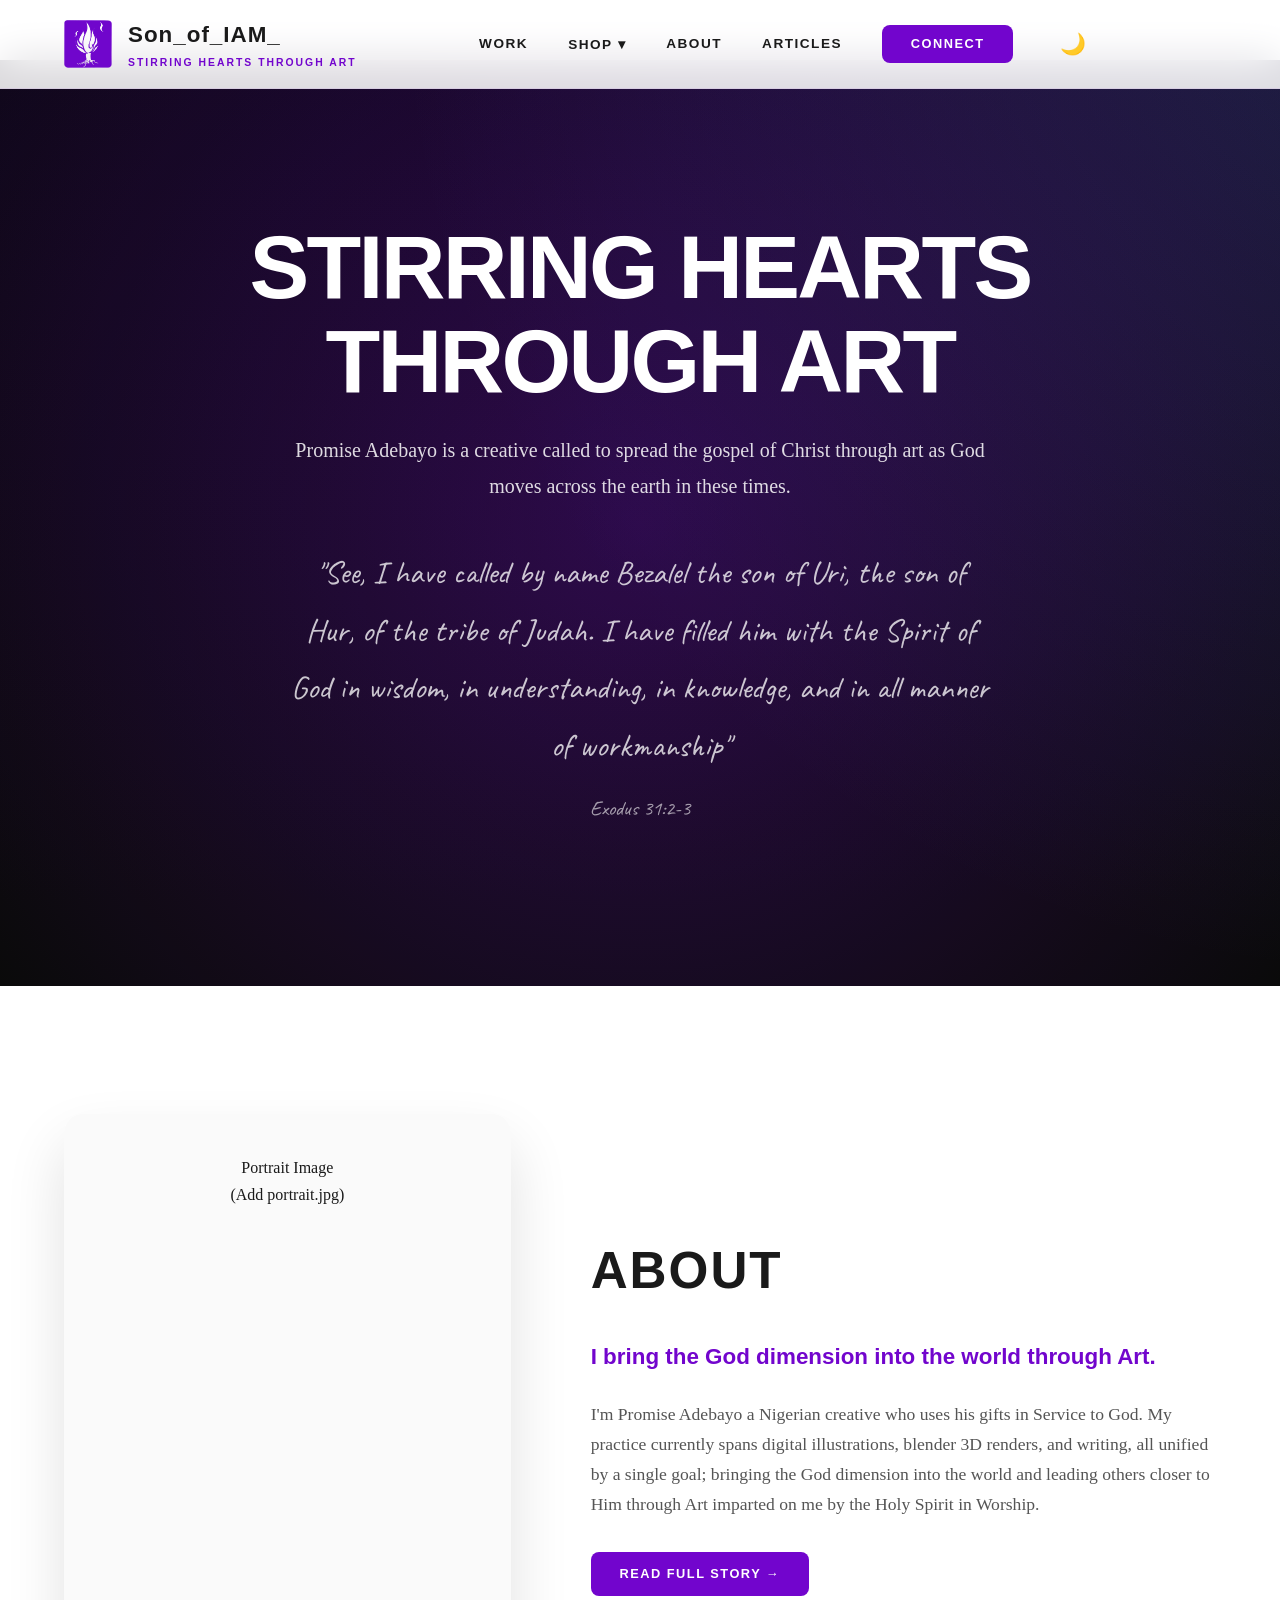
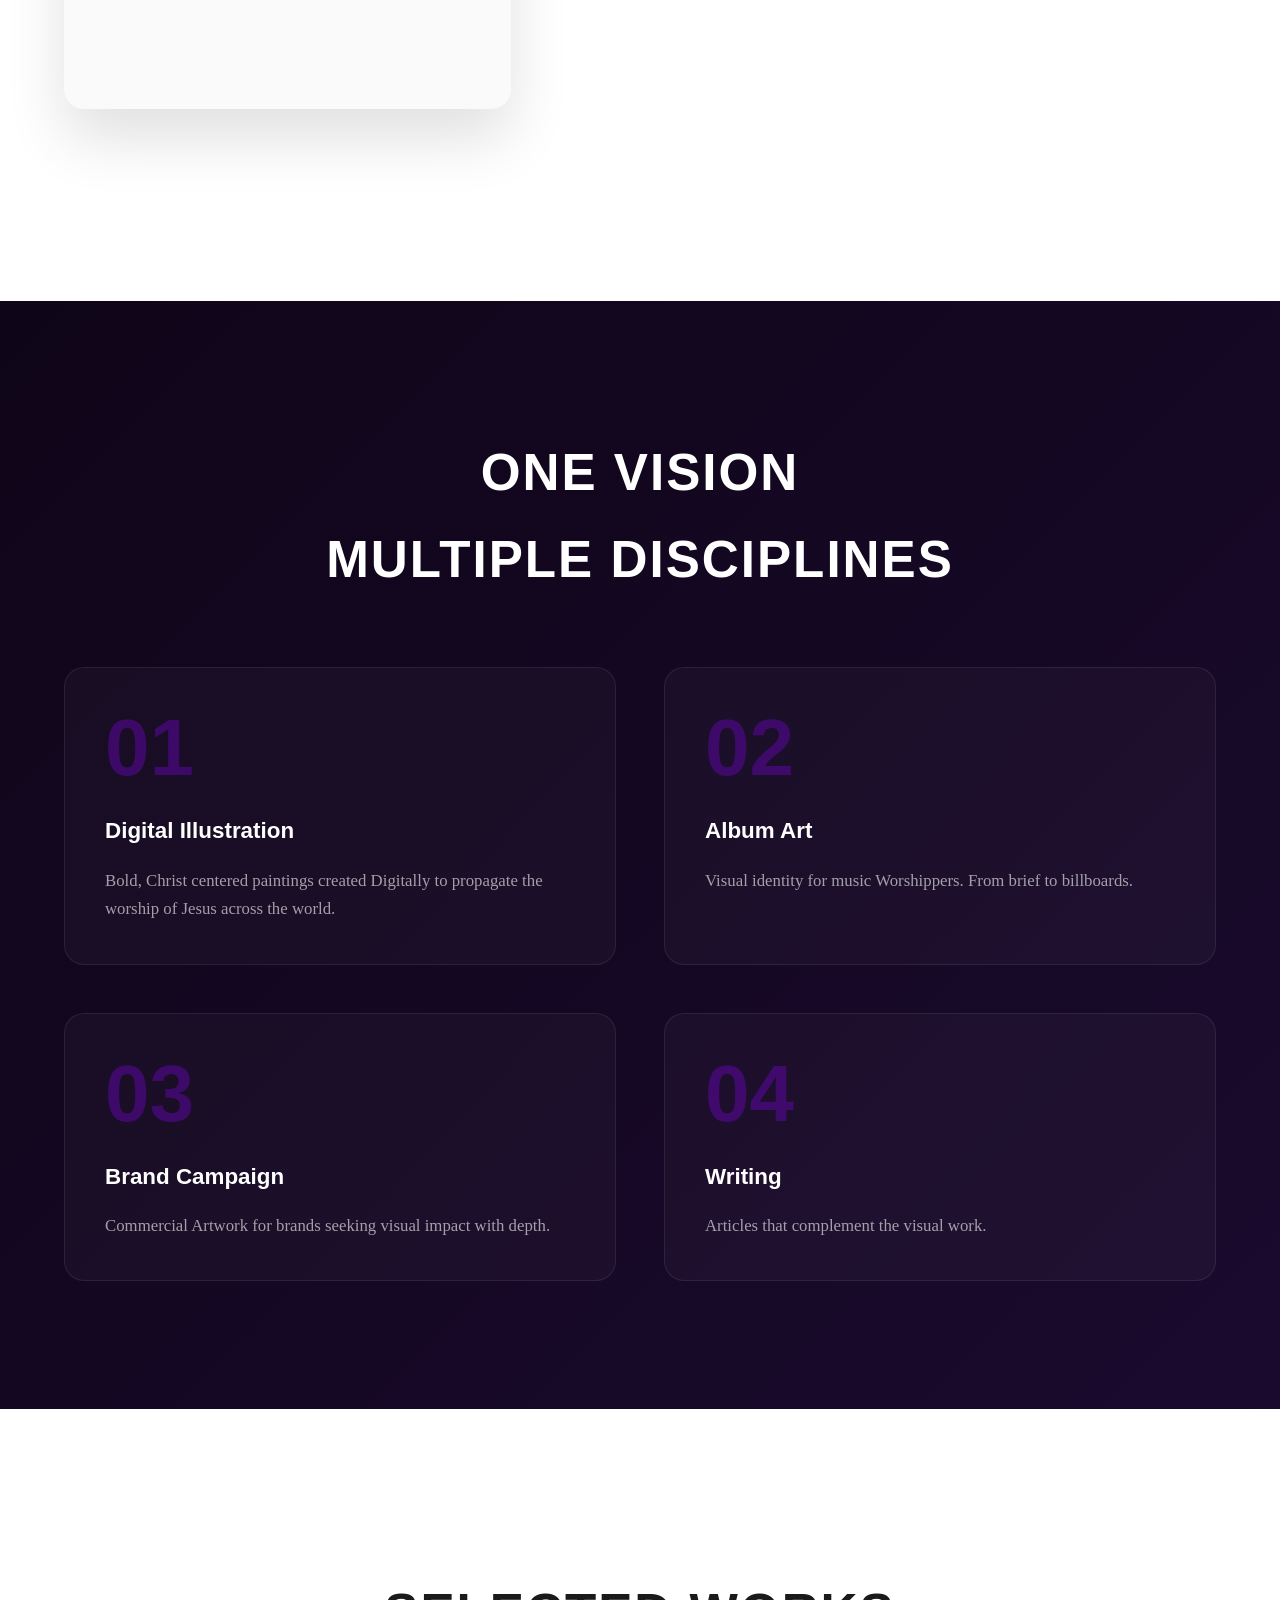
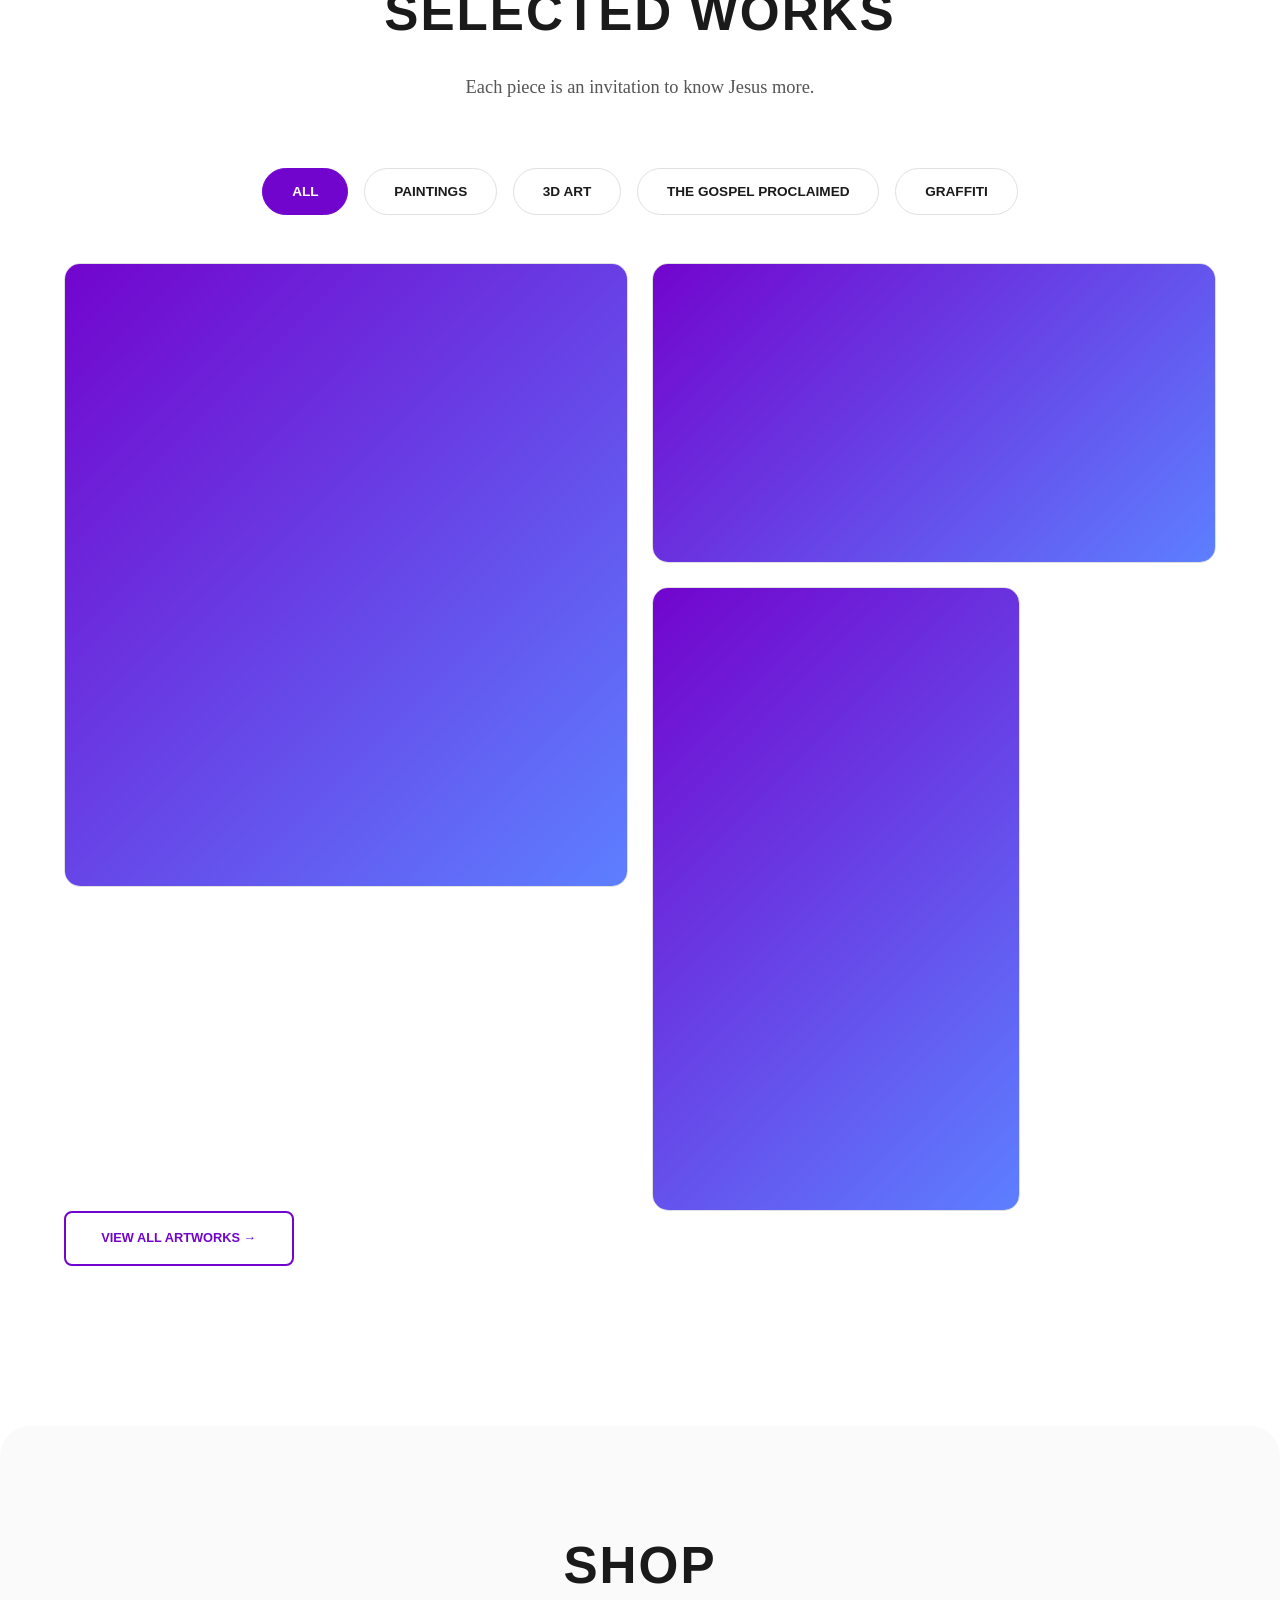
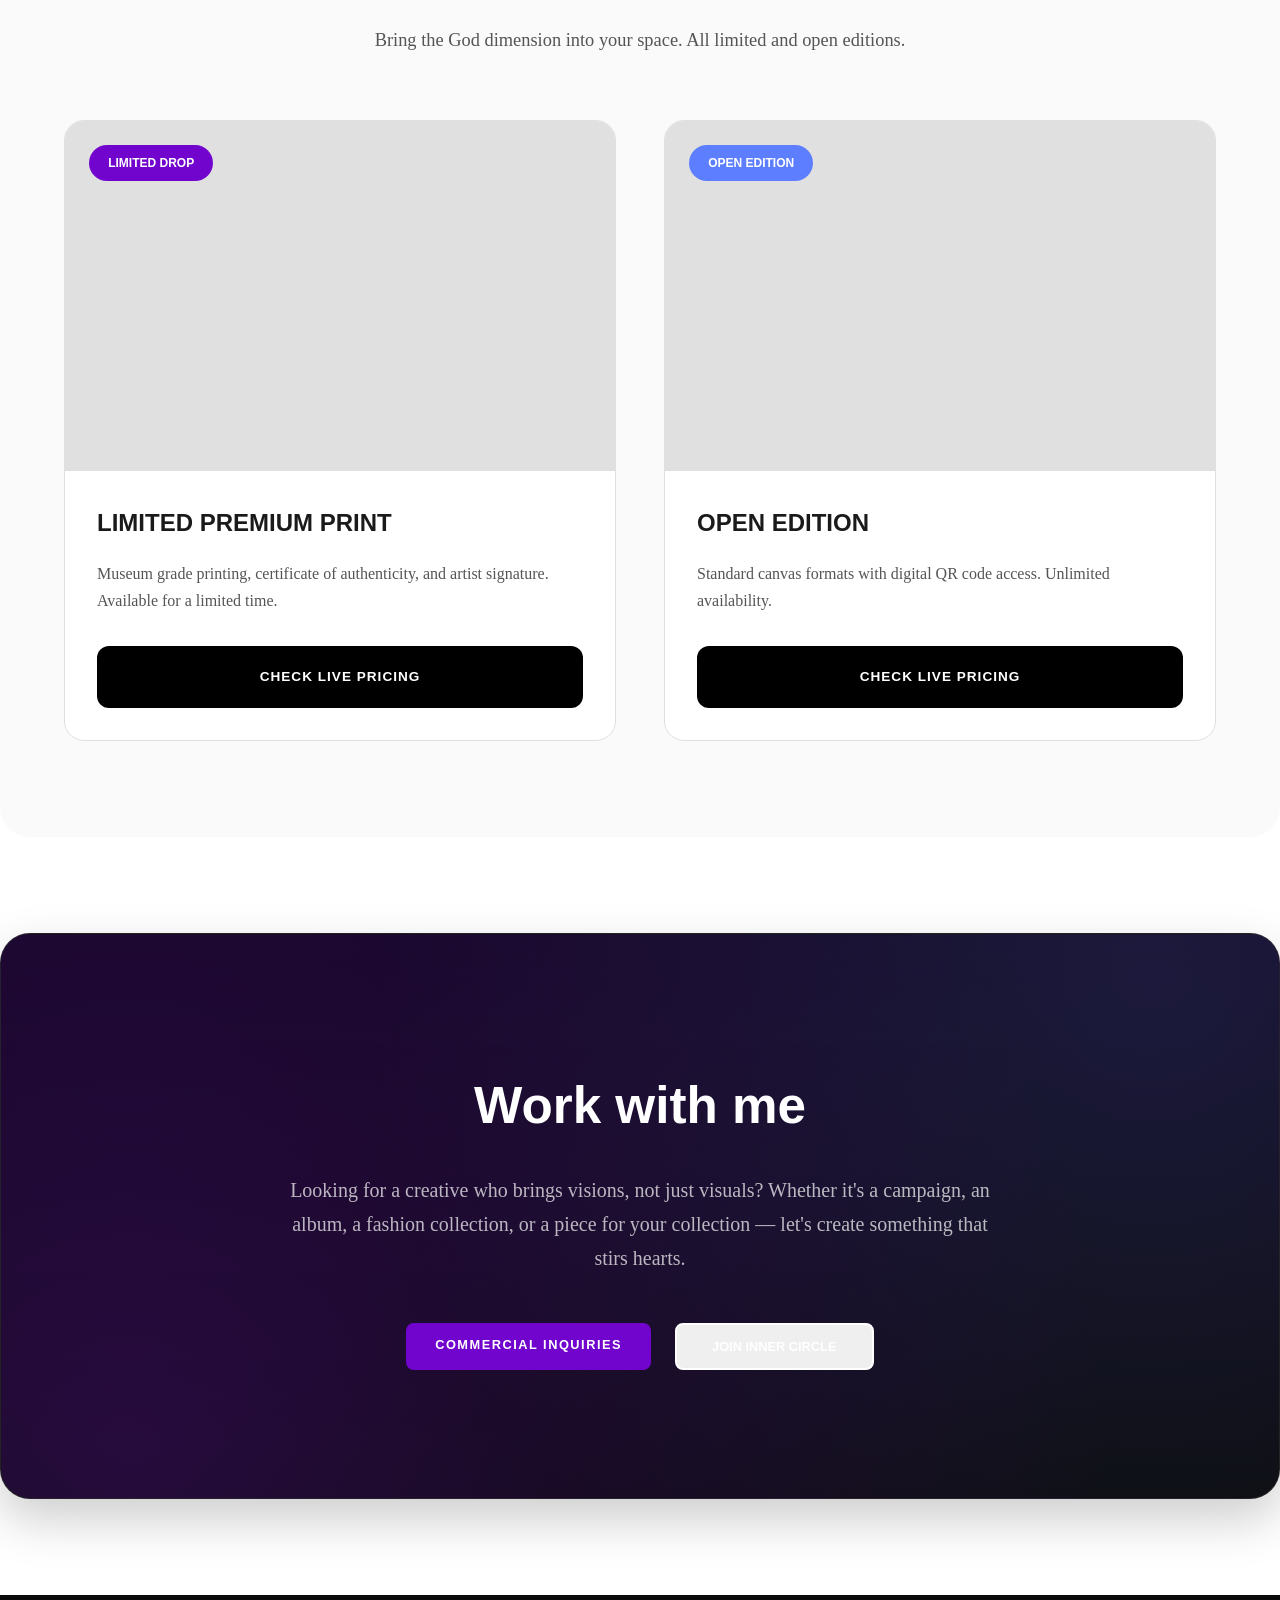
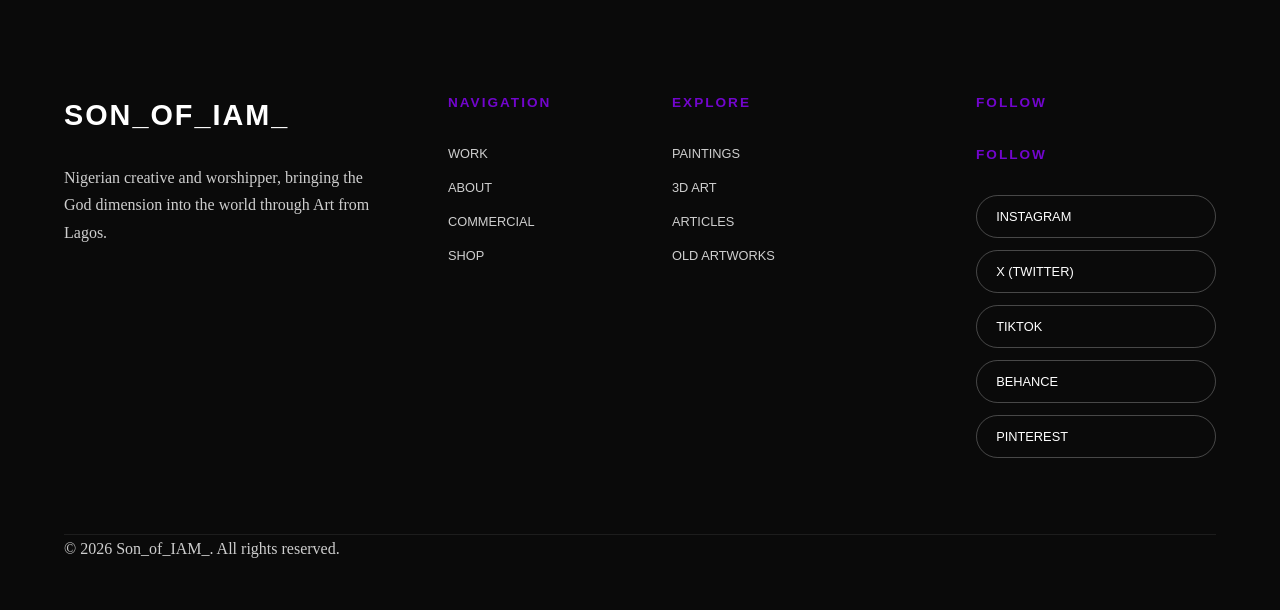
==== index.html @ c26b8bf3 "Final polish: 404 page, lazy loading, and shop dropdown fix" ====
<!DOCTYPE html>
<html lang="en">
<head>
    <meta charset="UTF-8">
    <meta name="viewport" content="width=device-width, initial-scale=1.0">
    <title>Son_of_IAM_ | Stirring Hearts Through Art</title>
    <meta name="description" content="Nigerian Christian creative spreading the gospel through digital art, 3D renders, and visual storytelling.">
    <link rel="icon" type="image/png" href="Images/LOGO.PNG">
    
    <link rel="preconnect" href="https://fonts.googleapis.com">
    <link rel="preconnect" href="https://fonts.gstatic.com" crossorigin>
    <link href="https://fonts.googleapis.com/css2?family=Caveat:wght@400;600;700&display=swap" rel="stylesheet">
    
    <link rel="stylesheet" href="style.css">
    <meta property="og:title" content="Son_of_IAM_ | Stirring Hearts Through Art">
<meta property="og:description" content="Nigerian creative spreading the gospel through digital art, 3D renders, and visual storytelling.">
<meta property="og:image" content="https://yourwebsite.com/Images/hero-background.jpg">
<meta property="og:url" content="https://yourwebsite.com">
<meta name="twitter:card" content="summary_large_image">
</head>
<body>

    <header id="mainHeader">
        <div class="nav-container">
            <a href="index.html" class="logo-wrapper">
                <div class="logo-icon">
                    <img src="Images/LOGO.PNG" alt="Son_of_IAM_ Logo" onerror="this.style.display='none'; this.parentElement.innerHTML='<span style=\'font-size:24px;\'>🔥</span>';">
                </div>
                <div class="logo-text">
                    <span class="logo">Son_of_IAM_</span>
                    <span class="logo-tagline">Stirring Hearts Through Art</span>
                </div>
            </a>
            
          <div class="nav-right">
                <nav class="desktop-menu">
                    <a href="work.html">Work</a>
                    <div class="dropdown">
                        <a href="shop.html">Shop ▾</a>
                        <div class="dropdown-menu">
                            <a href="shop.html#limited-prints">Limited Premium Edition</a>
                            <a href="shop.html#open-prints">Open Prints Offer</a>
                            <a href="shop.html#stickers">Stickers</a>
                            <a href="shop.html#wallpapers">Wallpaper Pack</a>
                        </div>
                    </div>
                    <a href="about.html">About</a>
                    <a href="https://medium.com/@xyvyhnd" target="_blank">Articles</a>
                </nav>
                <button class="btn-cta" onclick="openActionModal()">Connect</button>
                <button class="theme-toggle" aria-label="Toggle Dark Mode">🌙</button>
            </div>
            
            <div style="display: flex; align-items: center; gap: 15px;">
                <button id="mobile-theme-toggle" class="theme-toggle" aria-label="Toggle Dark Mode">🌙</button>
                <button class="hamburger" aria-label="Toggle menu" onclick="toggleMenu()">
                    <span></span><span></span><span></span>
                </button>
            </div>        
        </div>
    </header>

    <div class="overlay" onclick="toggleMenu()"></div>
    <div class="mobile-menu">
        <a href="work.html" onclick="toggleMenu()">Work</a>
        <a href="shop.html" onclick="toggleMenu()">Shop</a>
        <a href="about.html" onclick="toggleMenu()">About</a>
        <a href="https://medium.com/@Son_of_IAM_" target="_blank" onclick="toggleMenu()">Articles</a>
        <a href="commercial.html" onclick="toggleMenu()">Commercial</a>
    </div>

    <section class="hero">
        <div class="hero-content reveal">
            <h1>STIRRING HEARTS<br>THROUGH ART</h1>
           <p>Promise Adebayo is a creative called to spread the gospel of Christ through art as God moves across the earth in these times.</p>
            <p class="scripture">"See, I have called by name Bezalel the son of Uri, the son of Hur, of the tribe of Judah. I have filled him with the Spirit of God in wisdom, in understanding, in knowledge, and in all manner of workmanship"</p>
            <span class="scripture-reference">Exodus 31:2-3</span>
        </div>
    </section>

    <section class="home-about-split reveal">
        <div class="about-portrait">
            <img src="Images/portrait.jpg" alt="Promise Adebayo" onerror="this.style.display='none'; this.parentElement.innerHTML='<div class=\'placeholder-text\' style=\'padding:40px;text-align:center;\'>Portrait Image<br>(Add portrait.jpg)</div>';">
        </div>
        <div class="about-text-content">
            <h2 class="section-title">About</h2>
            <p class="lead">I bring the God dimension into the world through Art.</p>
            <p>I'm Promise Adebayo a Nigerian creative who uses his gifts in Service to God. My practice currently spans digital illustrations, blender 3D renders, and writing, all unified by a single goal; bringing the God dimension into the world and leading others closer to Him through Art imparted on me by the Holy Spirit in Worship.</p>
            <a href="about.html" class="btn-cta">Read Full Story →</a>
        </div>
    </section>

    <section class="disciplines-section">
        <div class="disciplines-content">
            <h2 class="section-title reveal">One Vision<br>Multiple Disciplines</h2>
         <div class="discipline-grid">
    <div class="discipline-item reveal">
        <h3>01</h3>
        <h4>Digital Illustration</h4>
        <p>Bold, Christ centered paintings created Digitally to propagate the worship of Jesus across the world.</p>
    </div>
    <div class="discipline-item reveal" style="transition-delay: 0.1s;">
        <h3>02</h3>
        <h4>Album Art</h4>
        <p>Visual identity for music Worshippers. From brief to billboards.</p>
    </div>
    <div class="discipline-item reveal" style="transition-delay: 0.2s;">
        <h3>03</h3>
        <h4>Brand Campaign</h4>
        <p>Commercial Artwork for brands seeking visual impact with depth.</p>
    </div>
    <div class="discipline-item reveal" style="transition-delay: 0.3s;">
        <h3>04</h3>
        <h4>Writing</h4>
        <p>Articles that complement the visual work.</p>
    </div>
</div>
        </div>
    </section>

    <section id="work">
        <div class="section-header reveal">
            <h2 class="section-title">Selected Works</h2>
            <p class="section-subtitle">Each piece is an invitation to know Jesus more.</p>
        </div>
        
        <div class="work-categories reveal">
            <a href="#" class="active">All</a>
            <a href="#">Paintings</a>
            <a href="#">3D Art</a>
            <a href="#">The Gospel Proclaimed</a>
            <a href="#">Graffiti</a>
        </div>

        <div class="gallery-grid">
            <a href="artwork.html?id=1" class="artwork-card reveal">
                <div class="artwork-image">
                    <img src="Images/placeholder1.jpg" alt="The Announcing" loading="lazy" onerror="this.style.display='none'; this.parentElement.style.background='linear-gradient(135deg, #7205cd, #5D7FFF)'">
                </div>
                <div class="artwork-overlay">
                    <h3>The Announcing</h3>
                    <span>Paintings</span>
                </div>
            </a>

            <a href="artwork.html?id=2" class="artwork-card reveal">
                <div class="artwork-image">
                    <img src="Images/placeholder2.jpg" alt="Throne Room" loading="lazy" onerror="this.style.display='none'; this.parentElement.style.background='linear-gradient(135deg, #0f0518, #5D7FFF)'">
                </div>
                <div class="artwork-overlay">
                    <h3>Throne Room</h3>
                    <span>3D Art</span>
                </div>
            </a>

            <a href="artwork.html?id=3" class="artwork-card reveal">
                <div class="artwork-image">
                    <img src="Images/placeholder3.jpg" alt="Deliverance" loading="lazy" onerror="this.style.display='none'; this.parentElement.style.background='linear-gradient(135deg, #1a0a2e, #7205cd)'">
                </div>
                <div class="artwork-overlay">
                    <h3>Deliverance</h3>
                    <span>Paintings</span>
                </div>
            </a>

            <a href="artwork.html?id=4" class="artwork-card reveal">
                <div class="artwork-image">
                    <img src="Images/placeholder4.jpg" alt="New Jerusalem" loading="lazy" onerror="this.style.display='none'; this.parentElement.style.background='linear-gradient(135deg, #7205cd, #f8f5ff)'">
                </div>
                <div class="artwork-overlay">
                    <h3>New Jerusalem</h3>
                    <span>3D Art</span>
                </div>
            </a>

            <a href="artwork.html?id=5" class="artwork-card reveal">
                <div class="artwork-image">
                    <img src="Images/placeholder5.jpg" alt="The Good Shepherd" loading="lazy" onerror="this.style.display='none'; this.parentElement.style.background='linear-gradient(135deg, #5D7FFF, #1a0a2e)'">
                </div>
                <div class="artwork-overlay">
                    <h3>The Good Shepherd</h3>
                    <span>The Gospel Proclaimed</span>
                </div>
            </a>

            <a href="artwork.html?id=6" class="artwork-card reveal">
                <div class="artwork-image">
                    <img src="Images/placeholder6.jpg" alt="Upper Room" loading="lazy" onerror="this.style.display='none'; this.parentElement.style.background='linear-gradient(135deg, #5D7FFF, #7205cd)'">
                </div>
                <div class="artwork-overlay">
                    <h3>Upper Room</h3>
                    <span>Paintings</span>
                </div>
            </a>
        </div>

        <div class="view-all-work reveal">
            <a href="work.html" class="btn-outline">View All Artworks &rarr;</a>
        </div>
    </section>

    <section id="shop" class="shop-preview reveal">
        <div class="section-header">
            <h2 class="section-title">Shop</h2>
            <p class="section-subtitle">Bring the God dimension into your space. All limited and open editions.</p>
        </div>

        <div class="shop-grid">
            <article class="shop-card">
                <div class="shop-image-wrapper">
                    <img src="Images/shop-1.jpg" alt="Limited Edition" onerror="this.style.display='none';">
                    <span class="badge limited">Limited Drop</span>
                </div>
                <div class="shop-info">
                    <h3>Limited premium print</h3>
                    <p>Museum grade printing, certificate of authenticity, and artist signature. Available for a limited time.</p>
                    <a href="limited.html" class="buy-button">Check Live Pricing</a>
                </div>
            </article>

            <article class="shop-card">
                <div class="shop-image-wrapper">
                    <img src="Images/shop-2.jpg" alt="Open Edition" onerror="this.style.display='none';">
                    <span class="badge open">Open Edition</span>
                </div>
                <div class="shop-info">
                    <h3>Open edition</h3>
                    <p>Standard canvas formats with digital QR code access. Unlimited availability.</p>
                    <a href="https://paystack.com/pay/your-unique-link" target="_blank" class="buy-button">Check Live Pricing</a>
                </div>
            </article>
        </div>
    </section>

    <section class="work-with-me reveal">
        <h2 style="font-family: var(--font-primary);">Work with me</h2>
        <p>Looking for a creative who brings visions, not just visuals? Whether it's a campaign, an album, a fashion collection, or a piece for your collection — let's create something that stirs hearts.</p>
        <div class="cta-buttons">
            <a href="commercial.html" class="btn-cta">Commercial Inquiries</a>
            <button onclick="openActionModal('tab-signup')" class="btn-outline" style="border-color: white; color: white;">Join Inner Circle</button>
        </div>
    </section>

    <footer>
        <div class="footer-grid">
            <div class="footer-brand">
                <h3>SON_OF_IAM_</h3>
                <p>Nigerian creative and worshipper, bringing the God dimension into the world through Art from Lagos.</p>
            </div>
            <div class="footer-links">
                <h4>Navigation</h4>
                <a href="work.html">Work</a>
                <a href="about.html">About</a>
                <a href="commercial.html">Commercial</a>
                <a href="shop.html">Shop</a>
            </div>
            <div class="footer-links">
                <h4>Explore</h4>
                <a href="work.html#paintings">Paintings</a>
                <a href="work.html#3d-art">3D Art</a>
                <a href="https://medium.com/@Son_of_IAM_" target="_blank">Articles</a>
                <a href="work.html#old-artworks">Old Artworks</a>
            </div>
            <div class="footer-links">
                <h4>Follow</h4>
                <div class="footer-links"><h4>Follow</h4><div class="social-pills"><a href="https://instagram.com/son_of_iam_" target="_blank" class="social-pill">Instagram</a><a href="https://x.com/son_of_iam_?s=21" target="_blank" class="social-pill">X (Twitter)</a><a href="https://www.tiktok.com/@son_of_iam_?_t=zs-9032ktsad1b&_r=1" target="_blank" class="social-pill">Tiktok</a><a href="https://www.behance.net/themainugly" target="_blank" class="social-pill">Behance</a><a href="https://pin.it/4kjJwst" target="_blank" class="social-pill">Pinterest</a></div></div>
                </div>
            </div>
        </div>
        <div class="footer-bottom">
            © 2026 Son_of_IAM_. All rights reserved.
        </div>
    </footer>

    <div class="modal-overlay" id="actionModal">
        <div class="modal-content action-modal-content">
            <button class="close-modal" onclick="closeActionModal()">&times;</button>
            
            <div class="modal-tabs">
                <button class="tab-btn active" onclick="switchTab(event, 'tab-signup')">Sign Up</button>
                <button class="tab-btn" onclick="switchTab(event, 'tab-work')">Work With Me</button>
                <button class="tab-btn" onclick="switchTab(event, 'tab-follow')">Follow</button>
            </div>

            <div id="tab-signup" class="tab-panel active">
                <h2 style="font-family: var(--font-primary); font-size: 2rem; margin-bottom: 10px;">Join the Inner Circle</h2>
                <p style="color: var(--text-muted); margin-bottom: 25px;">Get exclusive access to early print drops, behind the scenes process, and what The Father lays on my heart to share with you.</p>
                <form action="https://formspree.io/f/xyklyowb" method="POST" style="display: flex; flex-direction: column; gap: 15px; max-width: 400px; margin: 0 auto;">
                    <input type="email" name="Newsletter Email" placeholder="Enter your email address" required style="padding: 15px; border: 1px solid var(--border-light); border-radius: 8px; width: 100%; background: var(--bg-light); color: var(--text-dark);">
                    <button type="submit" class="btn-cta" style="width: 100%;">Subscribe</button>
                </form>
            </div>

            <div id="tab-work" class="tab-panel">
                <h2 style="font-family: var(--font-primary); font-size: 2rem; margin-bottom: 10px;">Let's Build Together</h2>
                <p style="color: var(--text-muted); margin-bottom: 25px;">Looking for a creative who brings visions, not just visuals? I'm currently taking select commissions and brand collaborations.</p>
                <a href="commercial.html" class="btn-cta">Go to Commercial Hub &rarr;</a>
            </div>

            <div id="tab-follow" class="tab-panel">
                <h2 style="font-family: var(--font-primary); font-size: 2rem; margin-bottom: 10px;">Connect & Follow</h2>
                <p style="color: var(--text-muted); margin-bottom: 25px;">Join the community and see the latest artworks as they are created.</p>
                <div style="display: flex; flex-wrap: wrap; justify-content: center; gap: 10px;">
                    <a href="https://instagram.com/son_of_iam_" class="btn-outline">Instagram</a>
                    <a href="https://twitter.com/son_of_iam_" class="btn-outline">X (Twitter)</a>
                    <a href="https://youtube.com/@son_of_iam_" class="btn-outline">YouTube</a>
                </div>
            </div>
        </div>
    </div>

    <script src="script.js"></script>
</body>
</html>
---- style.css ----
/* ==========================================
   1. CSS VARIABLES & BASE FONTS
=========================================== */
:root {
    --color-dominant: #7205cd;
    --color-compliment: #5D7FFF;
    --color-highlight-dark: #000000;
    --color-highlight-light: #ffffff;
    --bg-light: #fafafa;
    --bg-white: #ffffff;
    --text-dark: #1a1a1a;
    --text-muted: #555555;
    --border-light: #e0e0e0;
    --font-primary: 'Optima', 'Segoe UI', sans-serif;
    --font-secondary: 'Georgia', 'Times New Roman', serif;
    --font-handwriting: 'Caveat', cursive;
    --transition: all 0.4s cubic-bezier(0.25, 0.46, 0.45, 0.94);
}

[data-theme="dark"] {
    --bg-white: #0a0a0a;
    --bg-light: #121212;
    --text-dark: #f0f0f0;
    --text-muted: #999999;
    --border-light: #2a2a2a;
    --color-highlight-dark: #ffffff;
    --color-highlight-light: #000000;
}

* { margin: 0; padding: 0; box-sizing: border-box; }

html { scroll-behavior: smooth; }

body {
    font-family: var(--font-secondary);
    color: var(--text-dark);
    background: var(--bg-white);
    line-height: 1.7;
    overflow-x: hidden;
    transition: background-color 0.5s ease, color 0.5s ease;
}

h1, h2, h3, h4, h5, h6 { font-family: var(--font-primary); font-weight: 700; }
a { text-decoration: none; color: inherit; }
ul { list-style: none; }
img { max-width: 100%; display: block; }

/* Scroll Reveal Animation */
.reveal { opacity: 0; transform: translateY(40px); transition: opacity 0.8s ease, transform 0.8s ease; }
.reveal.active { opacity: 1; transform: translateY(0); }

/* Scripture */
.scripture { font-family: var(--font-handwriting); font-size: 2.4rem; line-height: 1.3; color: var(--color-dominant); margin-bottom: 0.5rem; }
.scripture-reference { font-family: var(--font-handwriting); font-size: 1.5rem; color: var(--text-muted); }

/* ==========================================
   2. HEADER & NAV
=========================================== */
header {
    position: fixed; top: 0; width: 100%;
    background: rgba(255,255,255,0.85); backdrop-filter: blur(20px);
    z-index: 1000; padding: 1rem 5%; border-bottom: 1px solid rgba(114, 5, 205, 0.08);
    transition: var(--transition);
}
[data-theme="dark"] header { background: rgba(10,10,10,0.85); border-bottom: 1px solid rgba(255, 255, 255, 0.05); }
header.scrolled { padding: 0.7rem 5%; box-shadow: 0 4px 30px rgba(114, 5, 205, 0.1); }

.nav-container { max-width: 1400px; margin: 0 auto; display: flex; justify-content: space-between; align-items: center; }
.logo-wrapper { display: flex; align-items: center; gap: 1rem; }
.logo-icon { width: 48px; height: 48px; position: relative; }

/* Purple Fire Animation */
@keyframes fireGlow {
    0% { filter: drop-shadow(0 0 8px rgba(114, 5, 205, 0.4)) drop-shadow(0 0 16px rgba(93, 127, 255, 0.2)); }
    50% { filter: drop-shadow(0 0 20px rgba(114, 5, 205, 0.8)) drop-shadow(0 0 30px rgba(93, 127, 255, 0.4)); transform: translateY(-2px) scale(1.02); }
    100% { filter: drop-shadow(0 0 8px rgba(114, 5, 205, 0.4)) drop-shadow(0 0 16px rgba(93, 127, 255, 0.2)); }
}
.logo-icon img { width: 100%; height: 100%; object-fit: contain; animation: fireGlow 3s infinite alternate; }

.logo-text { display: flex; flex-direction: column; }
.logo { font-size: 1.4rem; font-weight: 700; color: var(--text-dark); font-family: var(--font-primary); letter-spacing: 1px; }
.logo-tagline { font-size: 0.65rem; color: var(--color-dominant); text-transform: uppercase; font-weight: 600; letter-spacing: 2px; font-family: var(--font-primary); }

.nav-right { display: flex; align-items: center; gap: 2.5rem; }
.desktop-menu { display: flex; gap: 2.5rem; align-items: center; font-family: var(--font-primary); }
.desktop-menu a { font-weight: 600; font-size: 0.85rem; transition: var(--transition); position: relative; padding: 0.5rem 0; text-transform: uppercase; letter-spacing: 1.5px; color: var(--text-dark); }
.desktop-menu a::after { content: ''; position: absolute; bottom: 0; left: 0; width: 0; height: 2px; background: var(--color-dominant); transition: width 0.3s ease; }
.desktop-menu a:hover::after { width: 100%; }
.desktop-menu a:hover { color: var(--color-dominant); }

.dropdown { position: relative; }
.dropdown-menu {
    position: absolute; top: 100%; right: 0; background: var(--bg-white);
    min-width: 280px; box-shadow: 0 20px 50px rgba(0,0,0,0.12);
    border-radius: 16px; padding: 1rem 0; opacity: 0; visibility: hidden;
    transition: all 0.3s ease; transform: translateY(-10px); border: 1px solid var(--border-light);
}
.dropdown:hover .dropdown-menu { opacity: 1; visibility: visible; transform: translateY(0); }
.dropdown-menu a { display: block; padding: 0.8rem 1.8rem; font-size: 0.85rem; border-bottom: 1px solid transparent; }
.dropdown-menu a:hover { color: var(--color-dominant); background: var(--bg-light); padding-left: 2.2rem; }
.dropdown-menu a::after { display: none; }

.theme-toggle { background: none; border: none; font-size: 1.3rem; cursor: pointer; transition: 0.3s; width: 40px; height: 40px; border-radius: 50%; display: flex; align-items: center; justify-content: center; }
.theme-toggle:hover { background: var(--bg-light); transform: rotate(15deg); }

.btn-cta {
    display: inline-block; background: var(--color-dominant); color: white !important; 
    padding: 0.7rem 1.8rem; border-radius: 8px; font-weight: 700; border: none; 
    cursor: pointer; transition: var(--transition); font-family: var(--font-primary); 
    text-transform: uppercase; font-size: 0.8rem; letter-spacing: 1.5px;
}
.btn-cta:hover { background: var(--color-compliment); transform: translateY(-2px); box-shadow: 0 10px 30px rgba(114, 5, 205, 0.3); }

/* Mobile Nav */
.hamburger { display: none; flex-direction: column; background: none; border: none; cursor: pointer; z-index: 1002; padding: 0.5rem; gap: 5px; }
.hamburger span { width: 26px; height: 2px; background: var(--text-dark); transition: 0.3s; border-radius: 2px; }
.hamburger.active span:nth-child(1) { transform: rotate(45deg) translate(5px, 5px); background: var(--color-dominant); }
.hamburger.active span:nth-child(2) { opacity: 0; }
.hamburger.active span:nth-child(3) { transform: rotate(-45deg) translate(5px, -5px); background: var(--color-dominant); }

/* Mobile Theme Toggle Visibility */
#mobile-theme-toggle { display: none; }
@media (max-width: 900px) {
    #mobile-theme-toggle { display: flex; }
}

.mobile-menu {
    position: fixed; top: 0; right: -100%; width: 85%; max-width: 400px; height: 100vh;
    background: var(--bg-white); z-index: 1001; padding: 8rem 3rem; 
    transition: 0.5s cubic-bezier(0.4, 0, 0.2, 1); box-shadow: -10px 0 50px rgba(0,0,0,0.15); 
    font-family: var(--font-primary); overflow-y: auto;
}
.mobile-menu.active { right: 0; }
.mobile-menu a { display: block; font-size: 1.3rem; padding: 1.2rem 0; border-bottom: 1px solid var(--border-light); font-weight: 600; transition: 0.3s; text-transform: uppercase; letter-spacing: 1px; }
.mobile-menu a:hover { color: var(--color-dominant); padding-left: 10px; }
.overlay { position: fixed; inset: 0; background: rgba(0,0,0,0.6); z-index: 1000; display: none; backdrop-filter: blur(8px); opacity: 0; transition: opacity 0.3s; }
.overlay.active { display: block; opacity: 1; }

/* ==========================================
   3. HERO & SECTIONS (WITH VISIBLE ART + ANIMATION)
=========================================== */
.hero {
    margin-top: 60px; padding: 10rem 5%; width: 100vw; max-width: 100vw;
    /* Reduced the dark overlay from 0.95 to 0.6 so the image shines through! */
    background-image: linear-gradient(rgba(20, 5, 40, 0.6), rgba(10, 10, 10, 0.8)), url('Images/hero-background.jpg');
    background-size: cover; background-position: center; background-attachment: fixed;
    background-color: #0a0a0a; /* Fallback if image is missing */
    color: white; text-align: center; position: relative; overflow: hidden;
}

.hero::before {
    content: ''; position: absolute; top: -50%; left: -50%; width: 200%; height: 200%;
    background: radial-gradient(circle at 50% 50%, rgba(114, 5, 205, 0.3) 0%, transparent 50%),
                radial-gradient(circle at 80% 20%, rgba(93, 127, 255, 0.2) 0%, transparent 40%);
    animation: rotate 20s linear infinite; z-index: 1; pointer-events: none;
    mix-blend-mode: screen; 
}
@keyframes rotate { from { transform: rotate(0deg); } to { transform: rotate(360deg); } }

.hero-content { position: relative; z-index: 2; max-width: 900px; margin: 0 auto; }
.hero h1 { font-size: clamp(2.5rem, 7vw, 6.5rem); line-height: 1.05; margin-bottom: 1.5rem; letter-spacing: -0.03em; text-wrap: balance;}
.hero p { font-size: 1.25rem; max-width: 700px; margin: 0 auto 2.5rem; opacity: 0.85; line-height: 1.8; }
.hero .scripture { color: rgba(255,255,255,0.9); font-size: 2rem; margin: 0 auto 1rem; }
.hero .scripture-reference { color: rgba(255,255,255,0.6); font-size: 1.3rem; }

section { padding: 6rem 5%; max-width: 1400px; margin: 0 auto; }
.section-header { text-align: center; margin-bottom: 4rem; }
.section-title { font-size: clamp(2rem, 4vw, 3.5rem); margin-bottom: 1rem; text-transform: uppercase; letter-spacing: 2px; color: var(--text-dark); }
.section-subtitle { color: var(--text-muted); max-width: 600px; margin: 0 auto; font-size: 1.15rem; }

/* Home About */
.home-about-split { display: grid; grid-template-columns: 1fr 1.4fr; gap: 5rem; align-items: center; padding: 8rem 5%; }
.about-portrait { aspect-ratio: 3/4; background: var(--bg-light); border-radius: 20px; overflow: hidden; box-shadow: 0 30px 60px rgba(0,0,0,0.12); }
.about-portrait img { width: 100%; height: 100%; object-fit: cover; transition: 0.7s; }
.about-portrait:hover img { transform: scale(1.05); }
.about-text-content h2 { text-align: left; margin-bottom: 1.5rem; }
.about-text-content .lead { font-size: 1.4rem; font-weight: 600; color: var(--color-dominant); margin-bottom: 1.5rem; font-family: var(--font-primary); }
.about-text-content p { color: var(--text-muted); font-size: 1.1rem; margin-bottom: 2rem; }

/* Disciplines */
.disciplines-section {
    background: linear-gradient(135deg, #0f0518 0%, #1a0a2e 100%);
    padding: 8rem 5%; position: relative; overflow: hidden; margin: 4rem 0; max-width: 100vw;
}
.disciplines-section::before {
    content: ''; position: absolute; inset: 0;
    background-image: url('Images/disciplines-bg.jpg'); background-size: cover; background-attachment: fixed; opacity: 0.15;
}
.disciplines-content { max-width: 1400px; margin: 0 auto; position: relative; z-index: 2; }
.disciplines-section .section-title { color: white; text-align: center; margin-bottom: 4rem; }
.discipline-grid { display: grid; grid-template-columns: repeat(auto-fit, minmax(400px, 1fr)); gap: 3rem; }
.discipline-item { padding: 2.5rem; background: rgba(255,255,255,0.03); border: 1px solid rgba(255,255,255,0.08); border-radius: 20px; transition: var(--transition); }
.discipline-item:hover { transform: translateY(-10px); border-color: rgba(114, 5, 205, 0.3); background: rgba(255,255,255,0.06); }
.discipline-item h3 { font-size: 5rem; color: var(--color-dominant); opacity: 0.4; line-height: 1; margin-bottom: 1.5rem; font-family: var(--font-primary); }
.discipline-item h4 { font-size: 1.4rem; color: white; margin-bottom: 1rem; }
.discipline-item p { color: rgba(255,255,255,0.6); font-size: 1.05rem; }

/* Gallery */
.work-categories { display: flex; justify-content: center; flex-wrap: wrap; gap: 1rem; margin-bottom: 3rem; }
.work-categories a { padding: 0.7rem 1.8rem; border: 1.5px solid var(--border-light); border-radius: 30px; font-size: 0.85rem; font-weight: 600; text-transform: uppercase; font-family: var(--font-primary); cursor: pointer; color: var(--text-dark);}
.work-categories a.active, .work-categories a:hover { background: var(--color-dominant); color: white; border-color: var(--color-dominant); }

.gallery-grid { display: grid; grid-template-columns: repeat(6, 1fr); grid-auto-rows: 300px; gap: 1.5rem; }
.artwork-card { position: relative; border-radius: 16px; overflow: hidden; cursor: pointer; background: var(--bg-light); border: 1px solid var(--border-light); transition: 0.5s; grid-column: span 2; }
/* 3-2-3-2 Asymmetric Grid */
.artwork-card:nth-child(5n+1) { grid-column: span 3; grid-row: span 2; }
.artwork-card:nth-child(5n+2) { grid-column: span 3; grid-row: span 1; }
.artwork-card:nth-child(5n+3) { grid-column: span 2; grid-row: span 2; }
.artwork-card:nth-child(5n+4) { grid-column: span 2; grid-row: span 1; }
.artwork-card:nth-child(5n+5) { grid-column: span 2; grid-row: span 1; }

.artwork-card:hover { transform: translateY(-8px) scale(1.02); box-shadow: 0 30px 60px rgba(0,0,0,0.2); z-index: 10; }
.artwork-image { width: 100%; height: 100%; }
.artwork-image img { width: 100%; height: 100%; object-fit: cover; transition: 0.7s; }
.artwork-card:hover .artwork-image img { transform: scale(1.1); }
.artwork-overlay { position: absolute; bottom: 0; left: 0; width: 100%; background: linear-gradient(to top, rgba(114, 5, 205, 0.95), transparent); padding: 3rem 1.5rem 1.5rem; color: white; opacity: 0; transition: 0.4s; display: flex; flex-direction: column; justify-content: flex-end; }
.artwork-card:hover .artwork-overlay { opacity: 1; }

.btn-outline { display: inline-block; padding: 0.9rem 2.2rem; border: 2px solid var(--color-dominant); color: var(--color-dominant); border-radius: 8px; font-weight: 700; text-transform: uppercase; font-family: var(--font-primary); font-size: 0.8rem; transition: var(--transition); }
.btn-outline:hover { background: var(--color-dominant); color: white; transform: translateY(-2px); box-shadow: 0 10px 30px rgba(114, 5, 205, 0.2); }

/* Shop (No Prices) */
.shop-preview { background: var(--bg-light); border-radius: 30px; margin: 4rem auto; padding: 6rem 5%; }
.shop-grid { display: grid; grid-template-columns: repeat(auto-fit, minmax(300px, 1fr)); gap: 3rem; }
.shop-card { background: var(--bg-white); border-radius: 20px; overflow: hidden; border: 1px solid var(--border-light); transition: var(--transition); display: flex; flex-direction: column; }
.shop-card:hover { transform: translateY(-8px); box-shadow: 0 20px 50px rgba(0,0,0,0.08); }
.shop-image-wrapper { height: 350px; position: relative; background: var(--border-light); }
.shop-image-wrapper img { width: 100%; height: 100%; object-fit: cover; }
.badge { position: absolute; top: 1.5rem; left: 1.5rem; padding: 0.5rem 1.2rem; border-radius: 30px; font-size: 0.75rem; font-weight: 700; text-transform: uppercase; font-family: var(--font-primary); color: white;}
.badge.limited { background: var(--color-dominant); }
.badge.open { background: var(--color-compliment); }
.shop-info { padding: 2rem; display: flex; flex-direction: column; flex-grow: 1; }
.shop-info h3 { font-size: 1.5rem; margin-bottom: 1rem; text-transform: uppercase; }
.shop-info p { color: var(--text-muted); margin-bottom: 2rem; flex-grow: 1; }
.buy-button { display: block; text-align: center; background: var(--color-highlight-dark); color: var(--color-highlight-light) !important; padding: 1.2rem; border-radius: 12px; font-weight: 700; text-transform: uppercase; letter-spacing: 1px; font-family: var(--font-primary); font-size: 0.85rem; transition: var(--transition); }
.buy-button:hover { background: var(--color-dominant); transform: translateY(-2px); box-shadow: 0 10px 30px rgba(114, 5, 205, 0.3); }

/* ==========================================
   WORK WITH ME (WITH VISIBLE ART + ANIMATION)
=========================================== */
.work-with-me {
    padding: 8rem 5%; text-align: center; margin: 6rem auto; max-width: 1400px; border-radius: 30px;
    position: relative; overflow: hidden;
    /* Reduced the overlay darkness here too */
    background-image: linear-gradient(rgba(20, 5, 40, 0.6), rgba(10, 10, 10, 0.85)), url('Images/commercial-bg.jpg');
    background-size: cover; background-position: center; background-attachment: fixed; color: white;
    background-color: #0a0a0a;
    border: 1px solid rgba(255, 255, 255, 0.1);
    box-shadow: 0 20px 50px rgba(0,0,0,0.2);
}

.work-with-me::before {
    content: ''; position: absolute; top: -50%; left: -50%; width: 200%; height: 200%;
    background: radial-gradient(circle at 30% 70%, rgba(114, 5, 205, 0.25) 0%, transparent 50%),
                radial-gradient(circle at 70% 30%, rgba(93, 127, 255, 0.15) 0%, transparent 40%);
    animation: rotate 25s linear infinite reverse; z-index: 1; pointer-events: none;
    mix-blend-mode: screen;
}

.work-with-me h2 { font-size: clamp(2rem, 4vw, 3.5rem); margin-bottom: 1.5rem; color: white; position: relative; z-index: 2;}
.work-with-me p { font-size: 1.25rem; max-width: 700px; margin: 0 auto 3rem; color: rgba(255,255,255,0.7); position: relative; z-index: 2;}
.cta-buttons { display: flex; gap: 1.5rem; justify-content: center; flex-wrap: wrap; position: relative; z-index: 2;}

/* Modals */
.modal-overlay { position: fixed; top: 0; left: 0; width: 100%; height: 100%; background: rgba(255,255,255,0.95); backdrop-filter: blur(8px); z-index: 5000; display: flex; justify-content: center; align-items: center; opacity: 0; pointer-events: none; transition: 0.3s; padding: 2rem; overflow-y: auto; }
[data-theme="dark"] .modal-overlay { background: rgba(18,18,18,0.95); }
.modal-overlay.active { opacity: 1; pointer-events: auto; }
.modal-content { background: var(--bg-white); width: 100%; max-width: 900px; border-radius: 20px; position: relative; box-shadow: 0 30px 80px rgba(0,0,0,0.2); margin: auto;}
.close-modal { position: absolute; top: 20px; right: 20px; background: rgba(114,5,205,0.1); border: none; width: 44px; height: 44px; border-radius: 50%; font-size: 1.5rem; color: var(--color-dominant); cursor: pointer; z-index: 10; transition: var(--transition); }
.close-modal:hover { background: rgba(114,5,205,0.2); transform: rotate(90deg); }

.action-modal-content { max-width: 550px; padding: 0; text-align: center; }
.modal-tabs { display: flex; border-bottom: 1px solid var(--border-light); background: var(--bg-light); border-radius: 20px 20px 0 0; }
.tab-btn { flex: 1; padding: 20px 10px; background: none; border: none; font-family: var(--font-primary); font-weight: bold; text-transform: uppercase; font-size: 0.85rem; cursor: pointer; color: var(--text-muted); border-bottom: 3px solid transparent;}
.tab-btn.active { color: var(--color-dominant); border-bottom-color: var(--color-dominant); background: var(--bg-white); }
.tab-panel { display: none; padding: 40px; animation: fadeIn 0.4s; }
.tab-panel.active { display: block; }
@keyframes fadeIn { from { opacity: 0; transform: translateY(10px); } to { opacity: 1; transform: translateY(0); } }

/* Footer */
footer { background: #0a0a0a; color: rgba(255,255,255,0.8); padding: 6rem 5% 3rem; margin-top: 4rem; }
.footer-grid { display: grid; grid-template-columns: 2fr 1fr 1.5fr 1.5fr; gap: 4rem; max-width: 1400px; margin: 0 auto; border-bottom: 1px solid rgba(255,255,255,0.08); padding-bottom: 4rem; }
.footer-brand h3 { margin-bottom: 1.5rem; font-size: 1.8rem; color: white; letter-spacing: 2px; }
.footer-links h4 { margin-bottom: 1.8rem; text-transform: uppercase; letter-spacing: 2px; font-size: 0.85rem; color: var(--color-dominant); font-family: var(--font-primary); }
.footer-links a { display: block; margin-bottom: 12px; transition: 0.3s; color: rgba(255,255,255,0.8); font-family: var(--font-primary); text-transform: uppercase; font-size: 0.8rem; }
.footer-links a:hover { color: var(--color-dominant); padding-left: 8px; }
.social-pill { display: inline-block; padding: 0.6rem 1.2rem; border: 1px solid rgba(255,255,255,0.25); border-radius: 30px; font-size: 0.8rem; color: white !important; font-family: var(--font-primary); text-transform: uppercase; transition: 0.3s;}
.social-pill:hover { background: var(--color-dominant); border-color: var(--color-dominant); transform: translateY(-3px); }

/* ==========================================
   4. EXACT MOBILE FIXES (TEXT WRAP)
=========================================== */
@media (max-width: 1024px) {
    .gallery-grid { grid-template-columns: repeat(4, 1fr); }
    .artwork-card:nth-child(5n+1) { grid-column: span 2; grid-row: span 2; }
    .artwork-card:nth-child(5n+2) { grid-column: span 2; grid-row: span 1; }
    .artwork-card:nth-child(5n+3) { grid-column: span 2; grid-row: span 2; }
    .artwork-card:nth-child(5n+4) { grid-column: span 2; grid-row: span 1; }
    .artwork-card:nth-child(5n+5) { grid-column: span 4; grid-row: span 1; }
}

@media (max-width: 900px) { 
    .nav-right { display: none; } 
    .hamburger { display: flex; } 
    .home-about-split { grid-template-columns: 1fr; text-align: center; gap: 3rem; } 
    .about-text-content h2 { text-align: center !important; } 
    .footer-grid { grid-template-columns: 1fr 1fr; gap: 3rem; } 
}

@media (max-width: 600px) { 
    .hero { padding: 8rem 5% 4rem; min-height: 85vh; display: flex; align-items: center; justify-content: center; }
.hero h1 { font-size: clamp(2.2rem, 9vw, 2.8rem); line-height: 1.1; margin-bottom: 1rem; word-break: keep-all; }
.hero p { font-size: 1.05rem; padding: 0 10px; }
.hero .scripture { font-size: 1.6rem; margin-top: 1rem; }
.logo-tagline { white-space: nowrap; font-size: 0.55rem; letter-spacing: 0; }
    .gallery-grid { grid-template-columns: 1fr; grid-auto-rows: 350px; }
    .artwork-card,
    .artwork-card:nth-child(5n+1), .artwork-card:nth-child(5n+2),
    .artwork-card:nth-child(5n+3), .artwork-card:nth-child(5n+4),
    .artwork-card:nth-child(5n+5) { grid-column: span 1; grid-row: span 1; }
    
    .footer-grid { grid-template-columns: 1fr; text-align: center; } 
    .social-pills { justify-content: center; } 
}

/* Dark Mode Overrides */
[data-theme="dark"] .logo { color: #ffffff; }
[data-theme="dark"] .desktop-menu a { color: #cccccc; }
[data-theme="dark"] .hamburger span { background: #ffffff; }
[data-theme="dark"] .section-title { color: #ffffff; }
[data-theme="dark"] .about-text-content p { color: #aaaaaa; }


/* ==========================================
   PREMIUM FAQ ACCORDION
=========================================== */
.faq-accordion { max-width: 800px; margin: 0 auto; display: flex; flex-direction: column; gap: 1rem; }
.faq-item { background: var(--bg-white); border: 1px solid var(--border-light); border-radius: 16px; overflow: hidden; transition: var(--transition); }
.faq-item:hover { border-color: rgba(114, 5, 205, 0.3); box-shadow: 0 10px 30px rgba(0,0,0,0.05); }

.faq-question { width: 100%; display: flex; justify-content: space-between; align-items: center; padding: 1.5rem; background: none; border: none; font-family: var(--font-primary); font-size: 1.1rem; font-weight: 700; color: var(--text-dark); cursor: pointer; text-align: left; transition: var(--transition); }
.faq-icon { font-size: 1.8rem; color: var(--color-dominant); transition: transform 0.4s cubic-bezier(0.25, 0.46, 0.45, 0.94); font-weight: 300; line-height: 1; }

.faq-answer { max-height: 0; overflow: hidden; transition: max-height 0.5s cubic-bezier(0, 1, 0, 1); }
.faq-answer-inner { padding: 0 1.5rem 1.5rem; border-top: 1px solid transparent; transition: var(--transition); }

/* Active (Open) State */
.faq-item.active { border-color: var(--color-dominant); box-shadow: 0 10px 30px rgba(114, 5, 205, 0.1); }
.faq-item.active .faq-question { color: var(--color-dominant); }
.faq-item.active .faq-icon { transform: rotate(45deg); color: var(--text-dark); }
.faq-item.active .faq-answer { max-height: 1000px; transition: max-height 0.8s ease-in-out; }
.faq-item.active .faq-answer-inner { border-top-color: var(--border-light); padding-top: 1.5rem; }

/* Cascading Bullet Points Animation */
.premium-list { list-style: none; padding: 0; display: flex; flex-direction: column; gap: 12px; }
.premium-list li { display: flex; align-items: flex-start; gap: 10px; font-size: 0.95rem; color: var(--text-dark); transform: translateY(15px); opacity: 0; transition: all 0.4s ease; }
.bullet-star { color: var(--color-dominant); font-size: 1.1rem; }

.faq-item.active .premium-list li { transform: translateY(0); opacity: 1; }
.faq-item.active .premium-list li:nth-child(1) { transition-delay: 0.1s; }
.faq-item.active .premium-list li:nth-child(2) { transition-delay: 0.15s; }
.faq-item.active .premium-list li:nth-child(3) { transition-delay: 0.2s; }
.faq-item.active .premium-list li:nth-child(4) { transition-delay: 0.25s; }
.faq-item.active .premium-list li:nth-child(5) { transition-delay: 0.3s; }
.faq-item.active .premium-list li:nth-child(6) { transition-delay: 0.35s; }
.faq-item.active .premium-list li:nth-child(7) { transition-delay: 0.4s; }
.faq-item.active .premium-list li:nth-child(8) { transition-delay: 0.45s; }
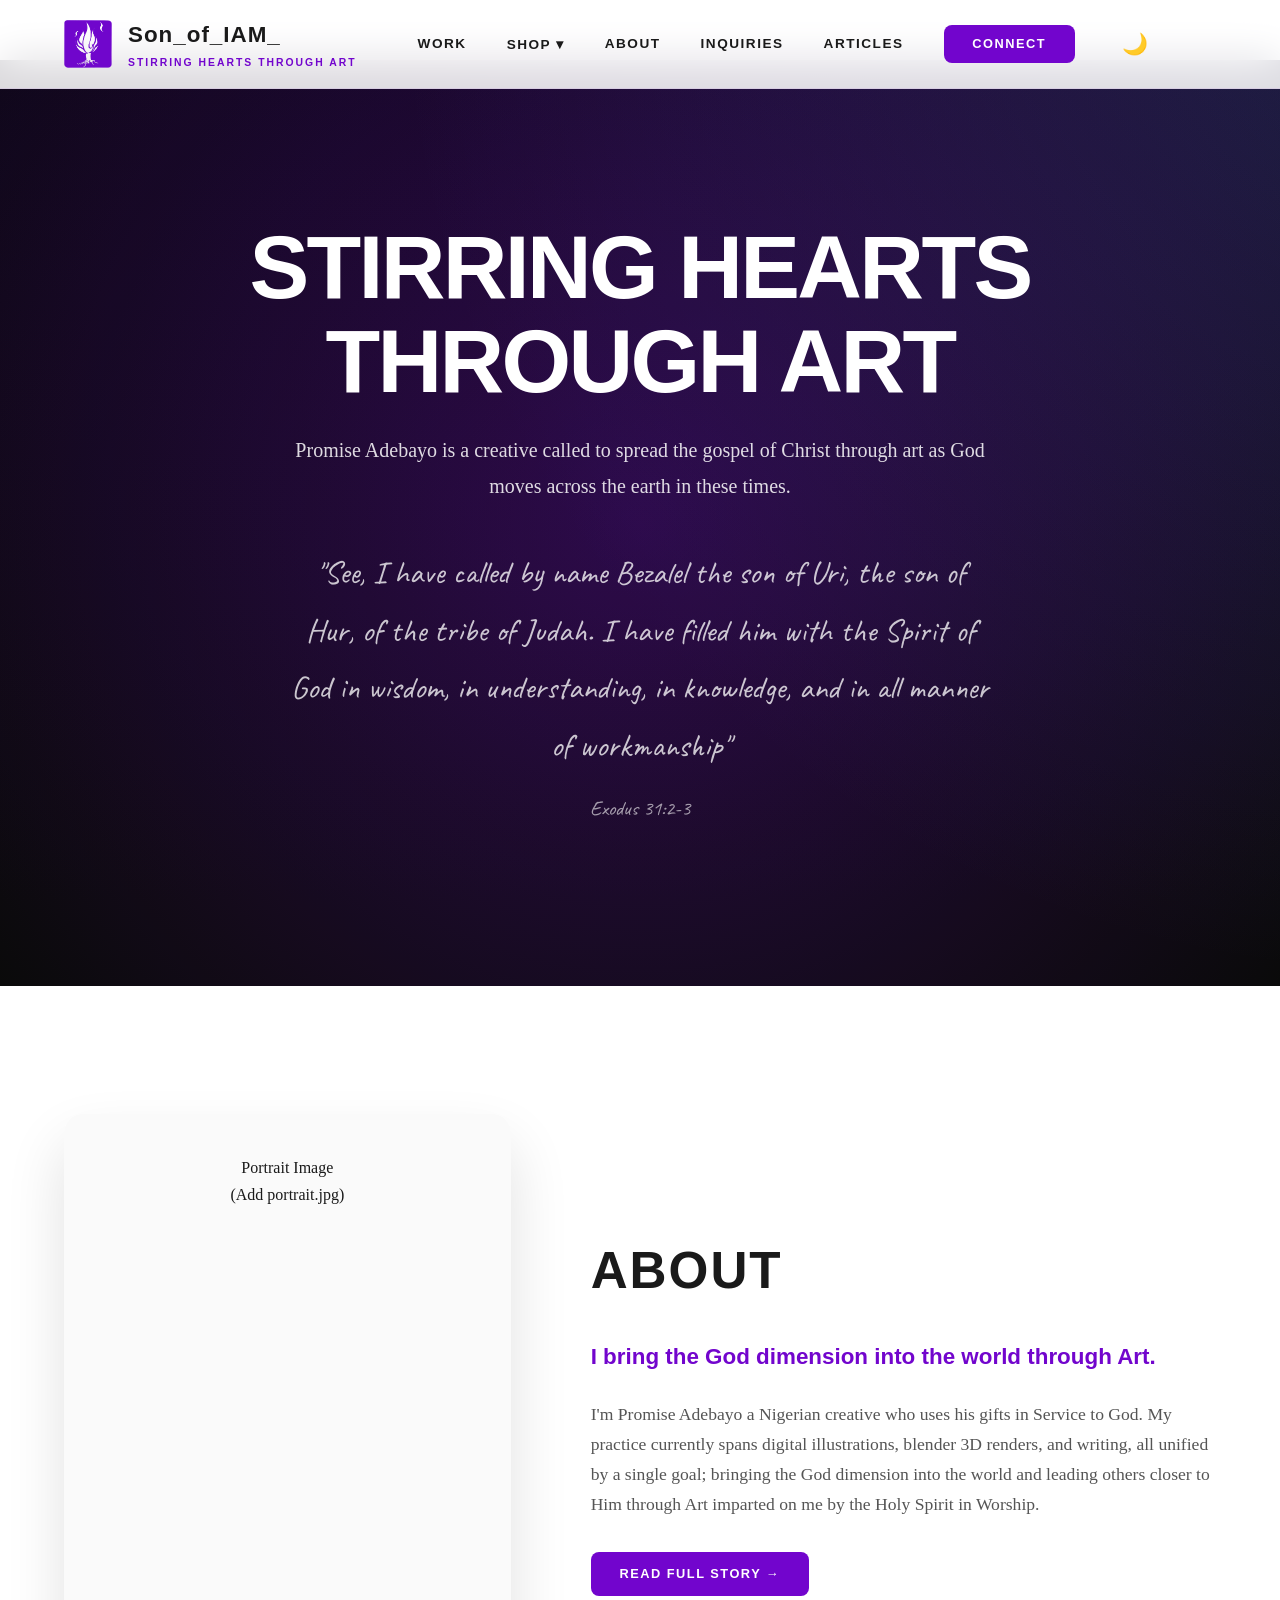
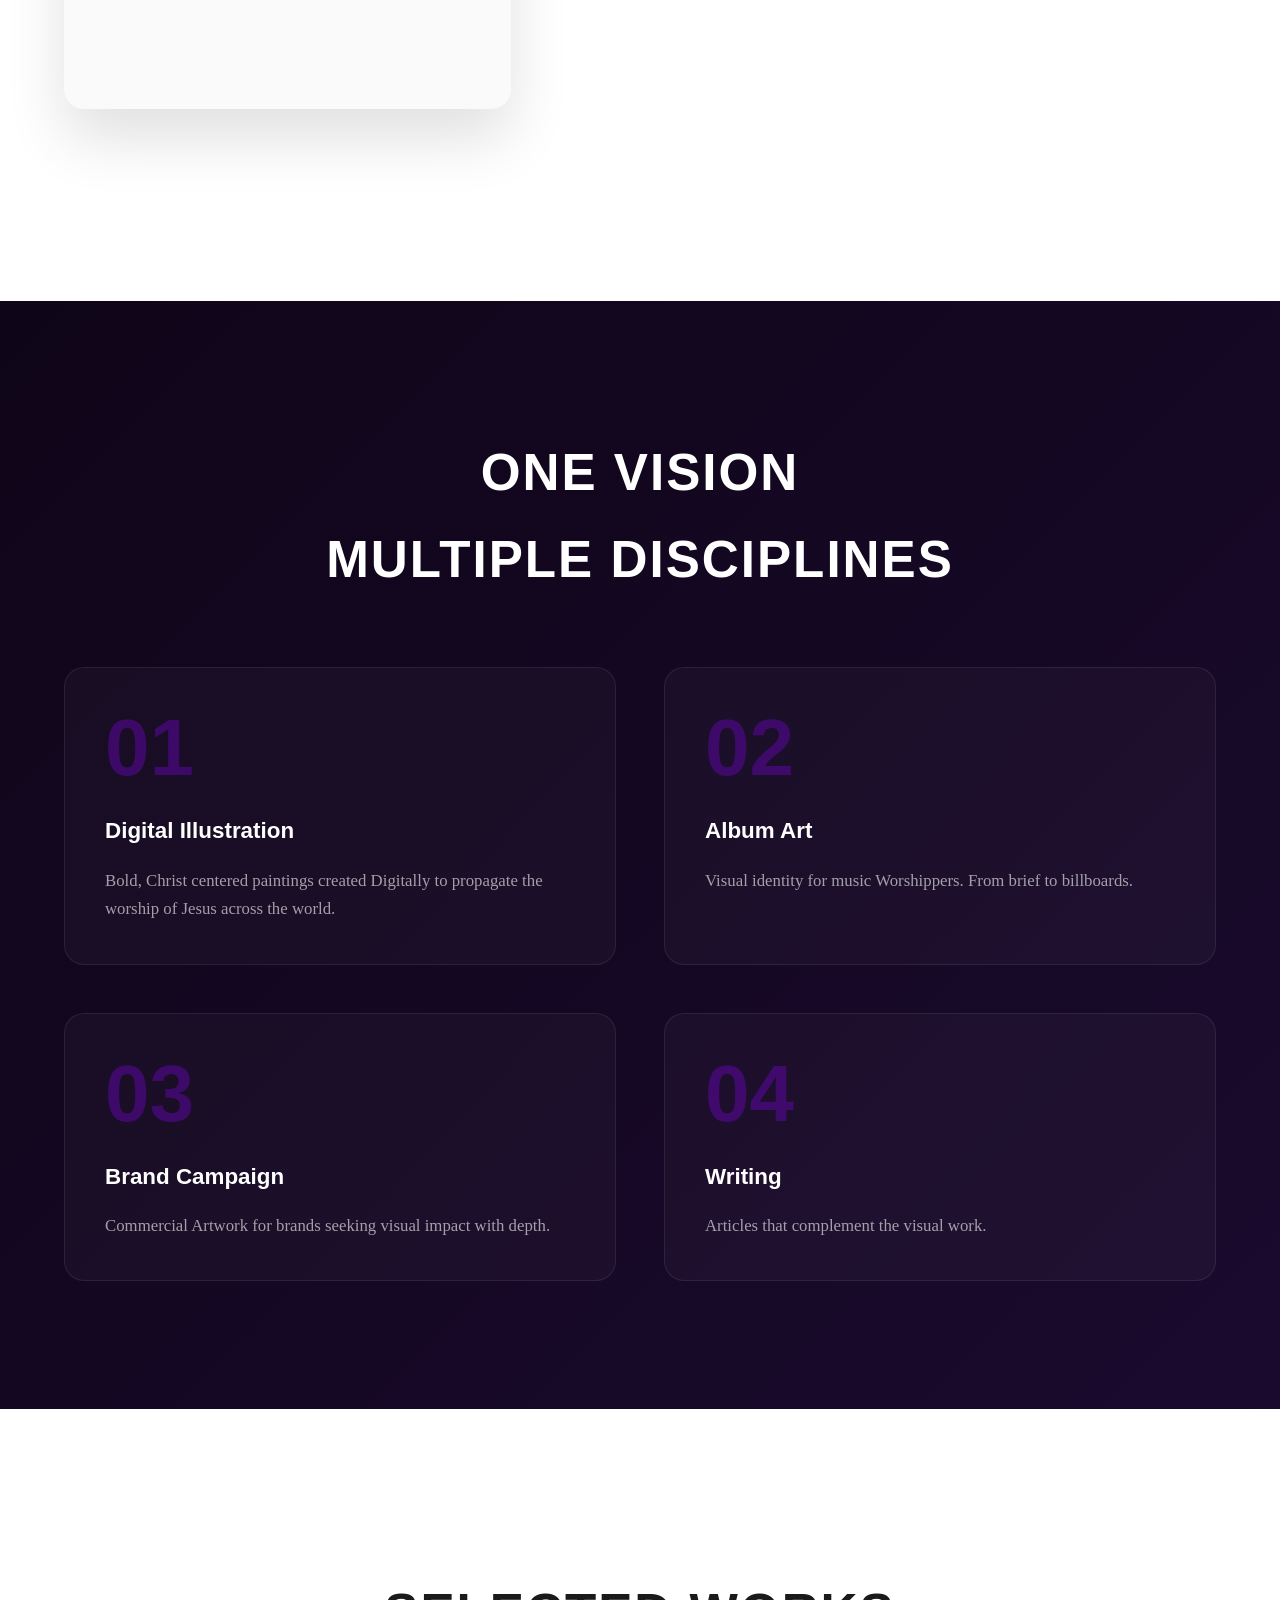
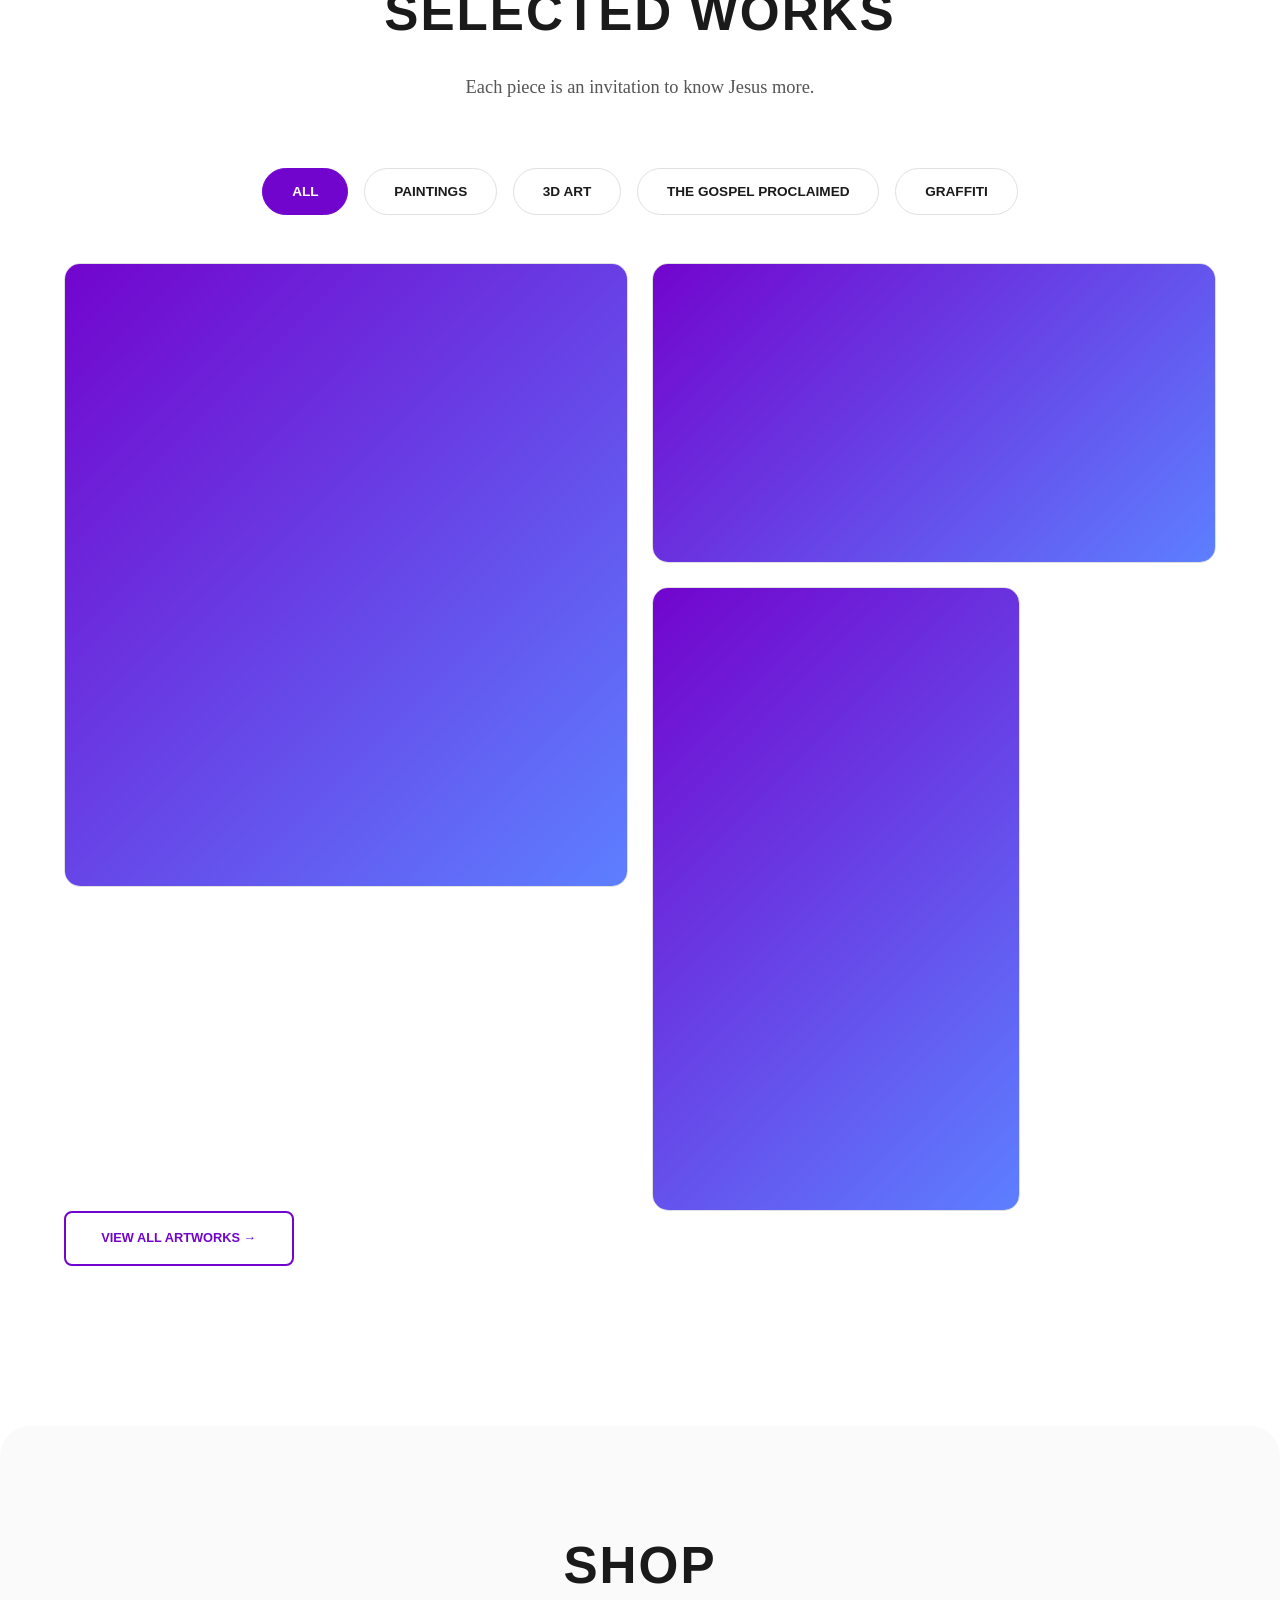
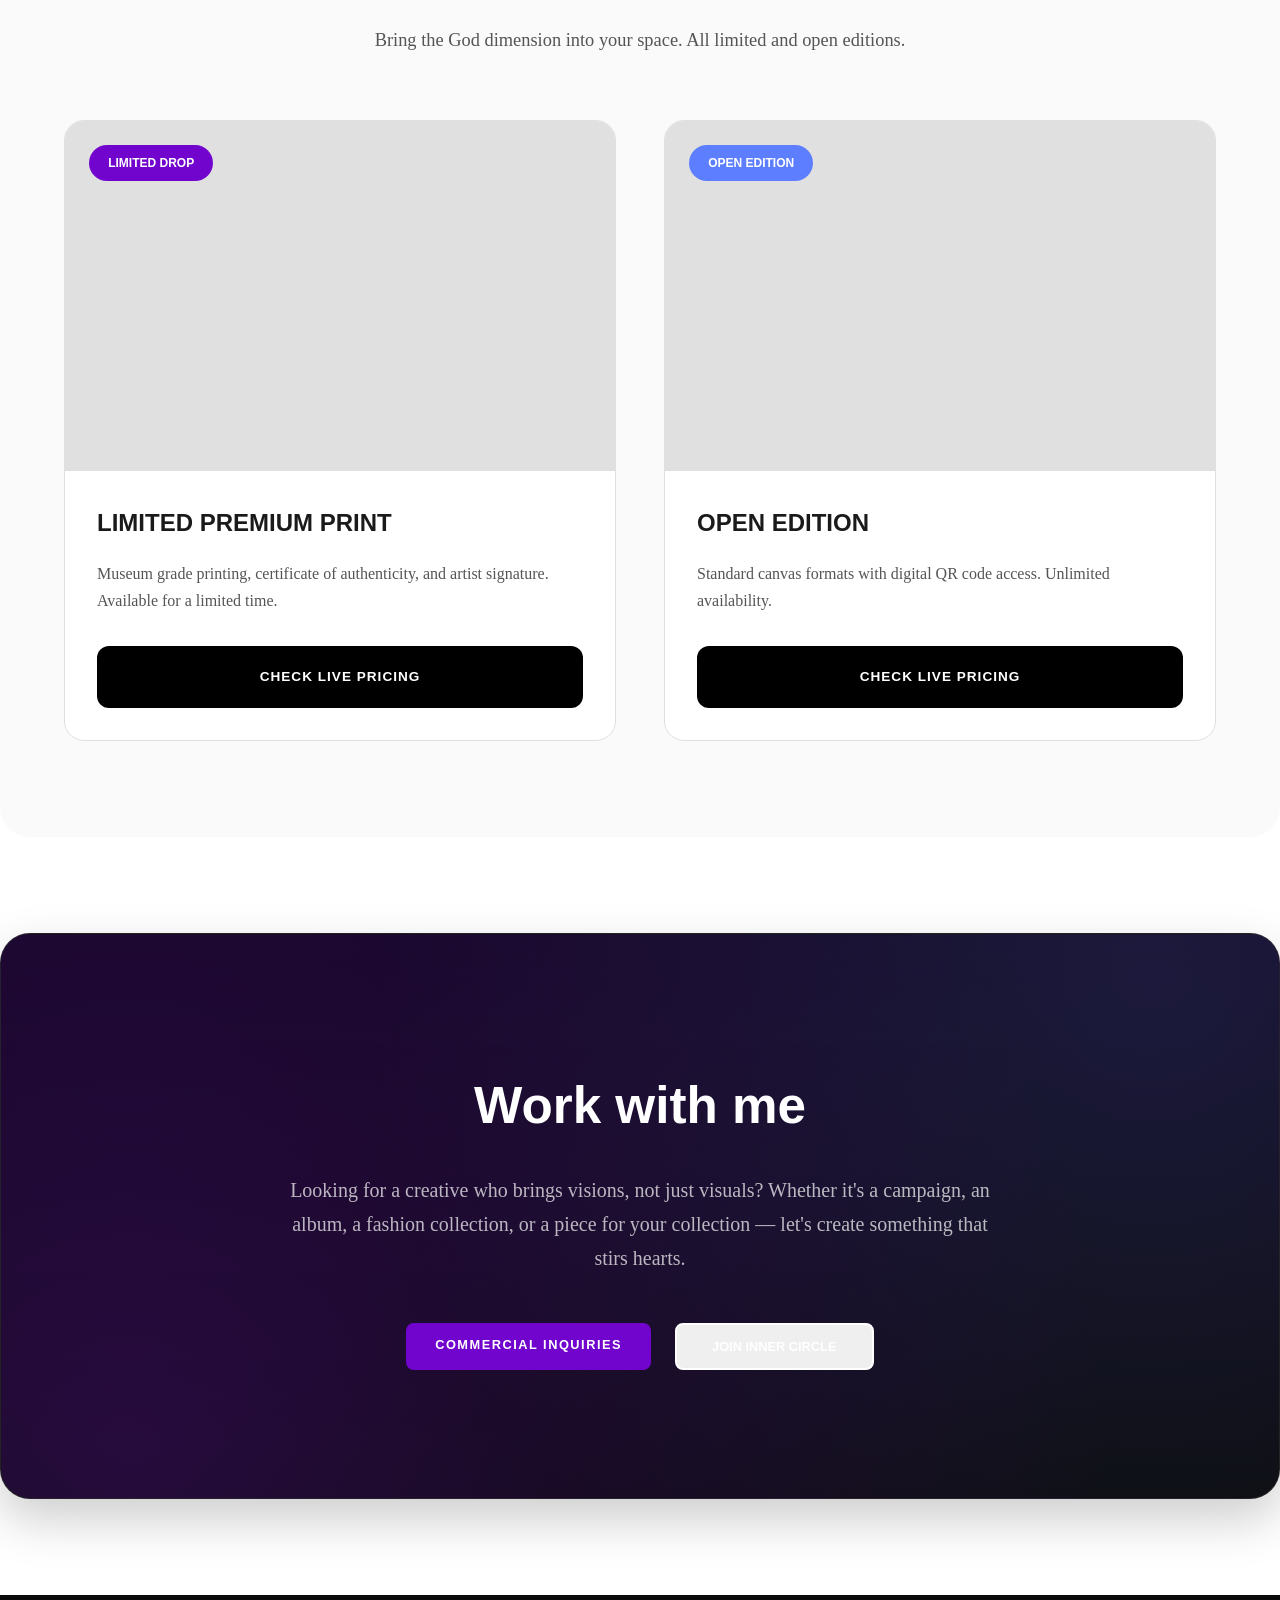
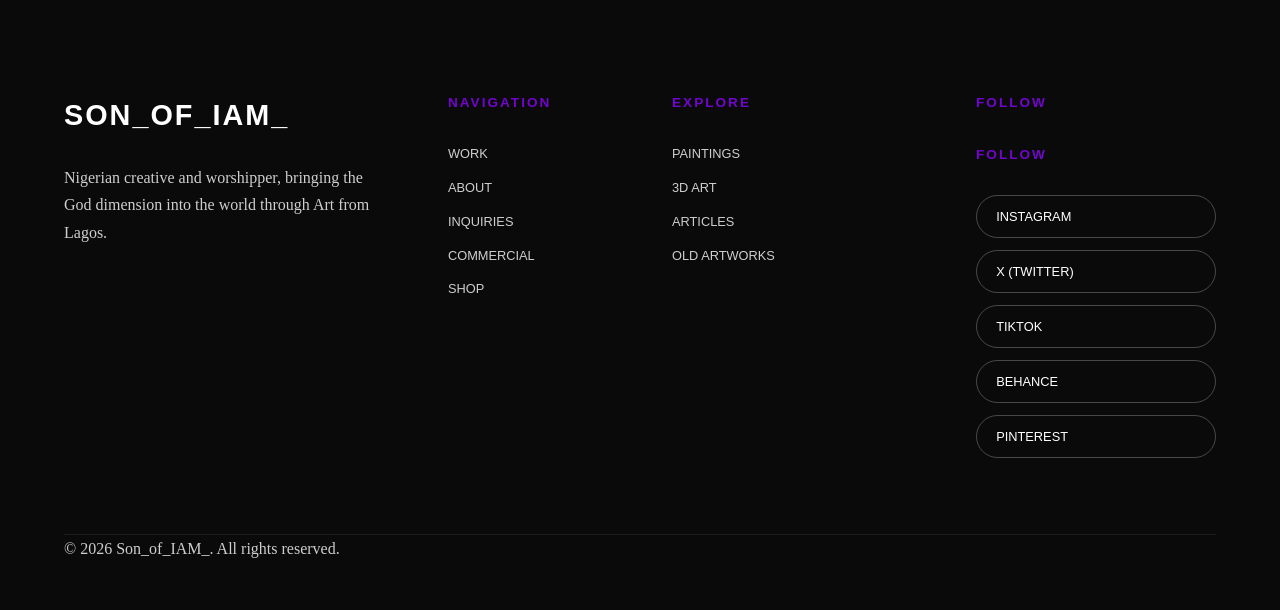
==== commit dde97903: "Updated forms to tab layout, fixed dark mode articles, and added custom success popup" ====
--- a/index.html
+++ b/index.html
@@ -45,6 +45,7 @@
                         </div>
                     </div>
                     <a href="about.html">About</a>
+                    <a href="commercial.html">Inquiries</a>
                     <a href="https://medium.com/@xyvyhnd" target="_blank">Articles</a>
                 </nav>
                 <button class="btn-cta" onclick="openActionModal()">Connect</button>
@@ -251,6 +252,7 @@
                 <h4>Navigation</h4>
                 <a href="work.html">Work</a>
                 <a href="about.html">About</a>
+                <a href="commercial.html">Inquiries</a>
                 <a href="commercial.html">Commercial</a>
                 <a href="shop.html">Shop</a>
             </div>
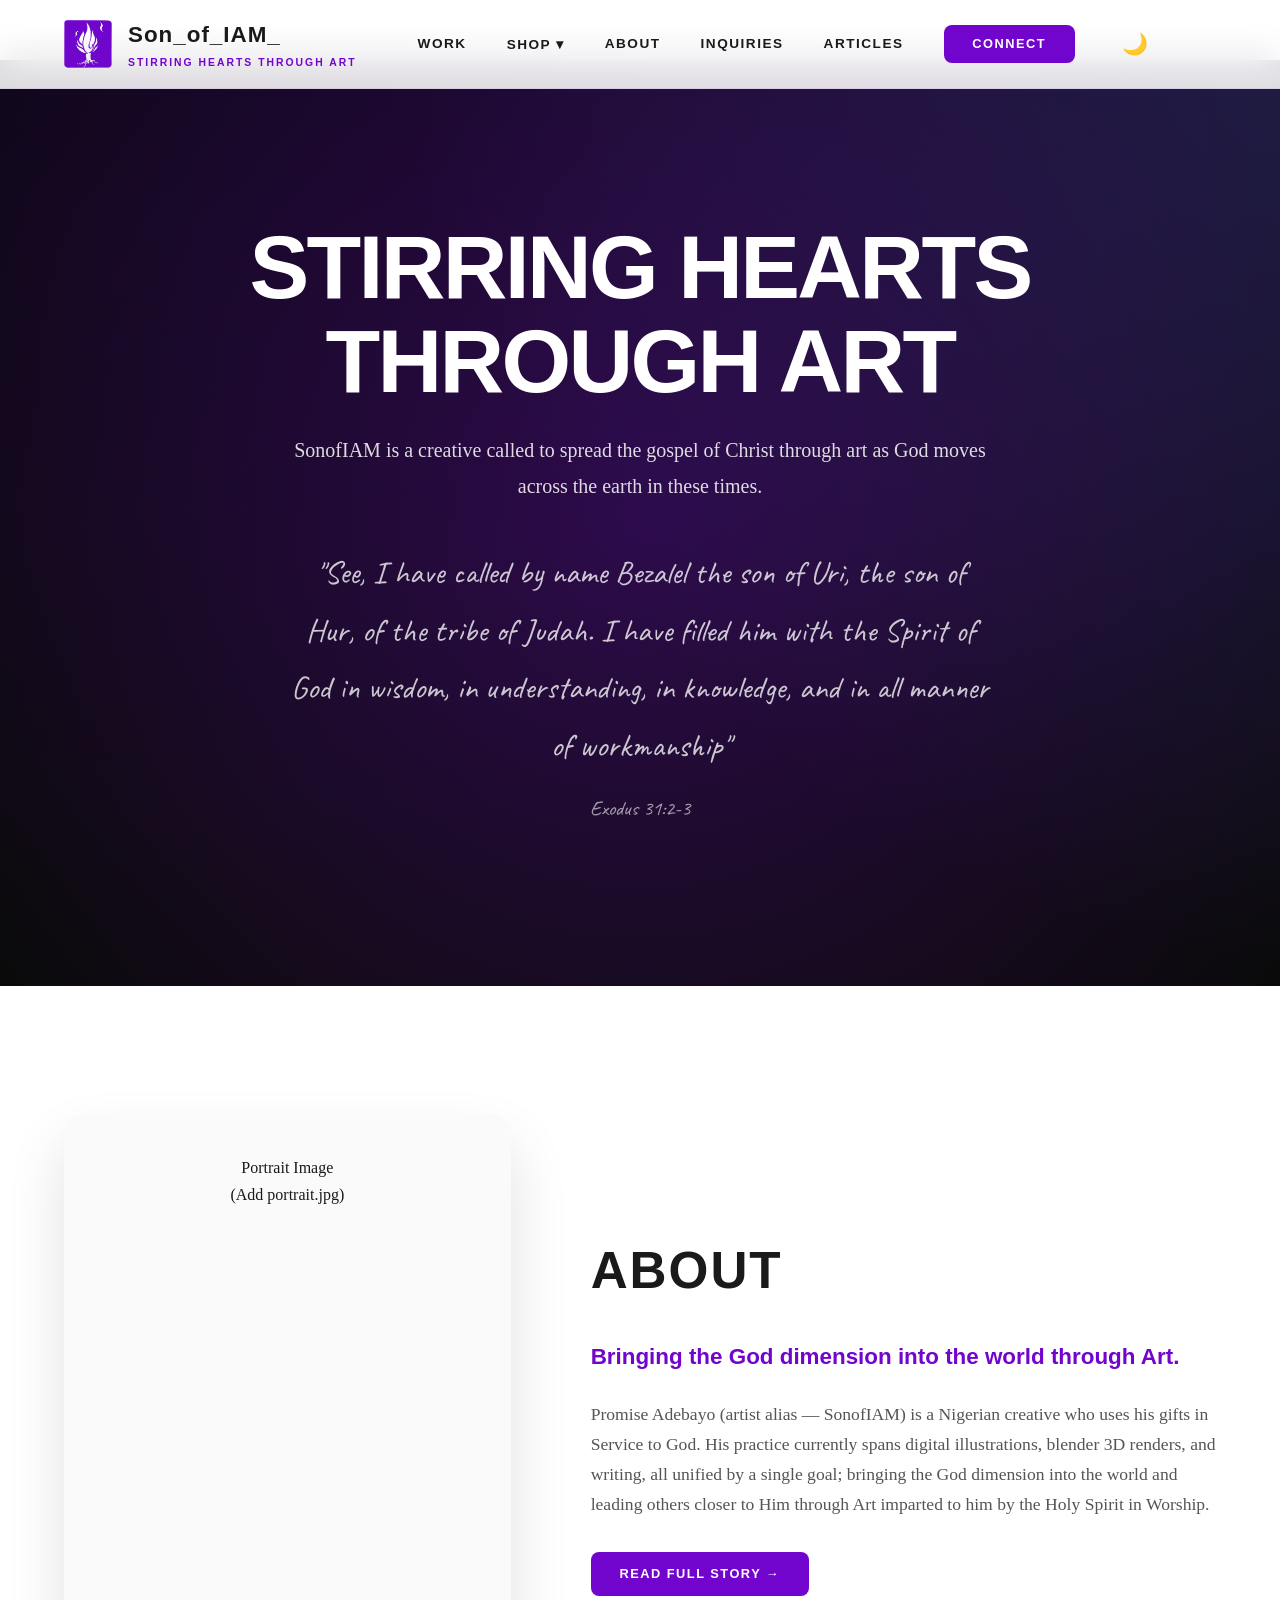
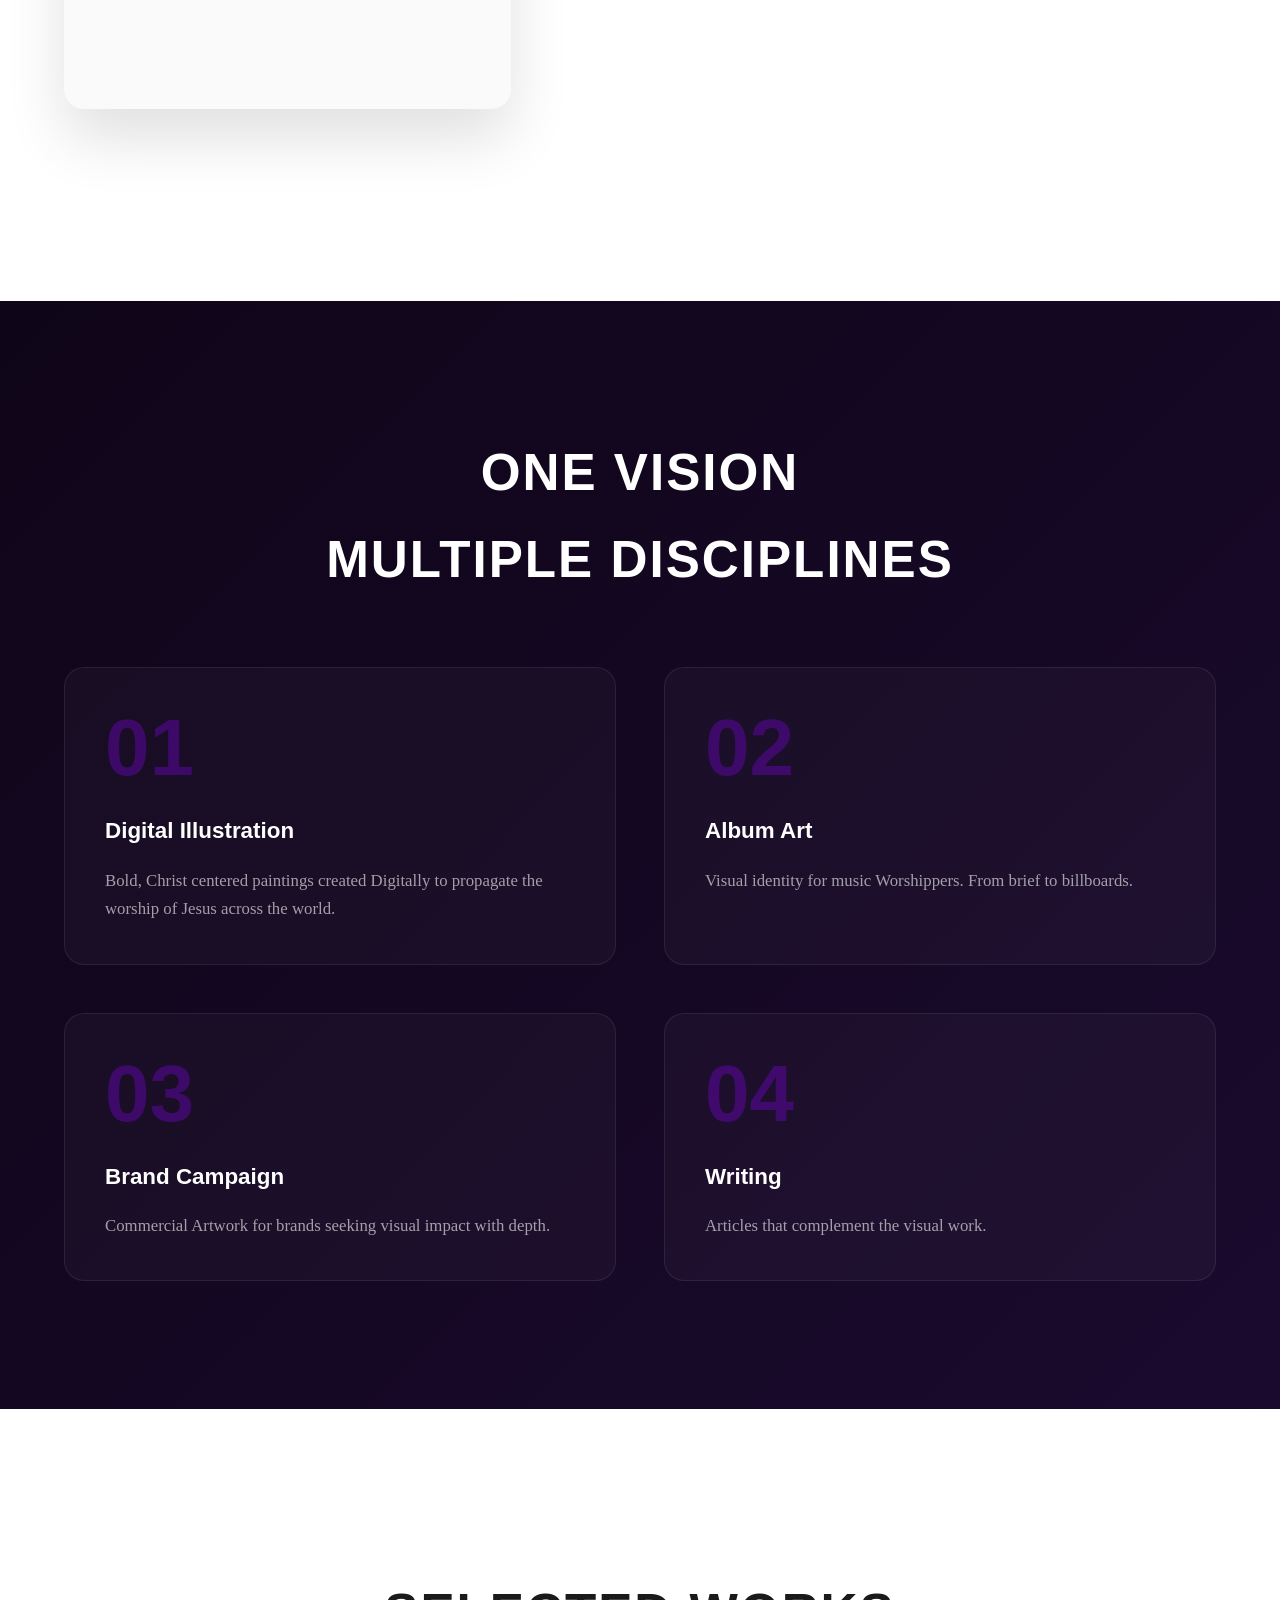
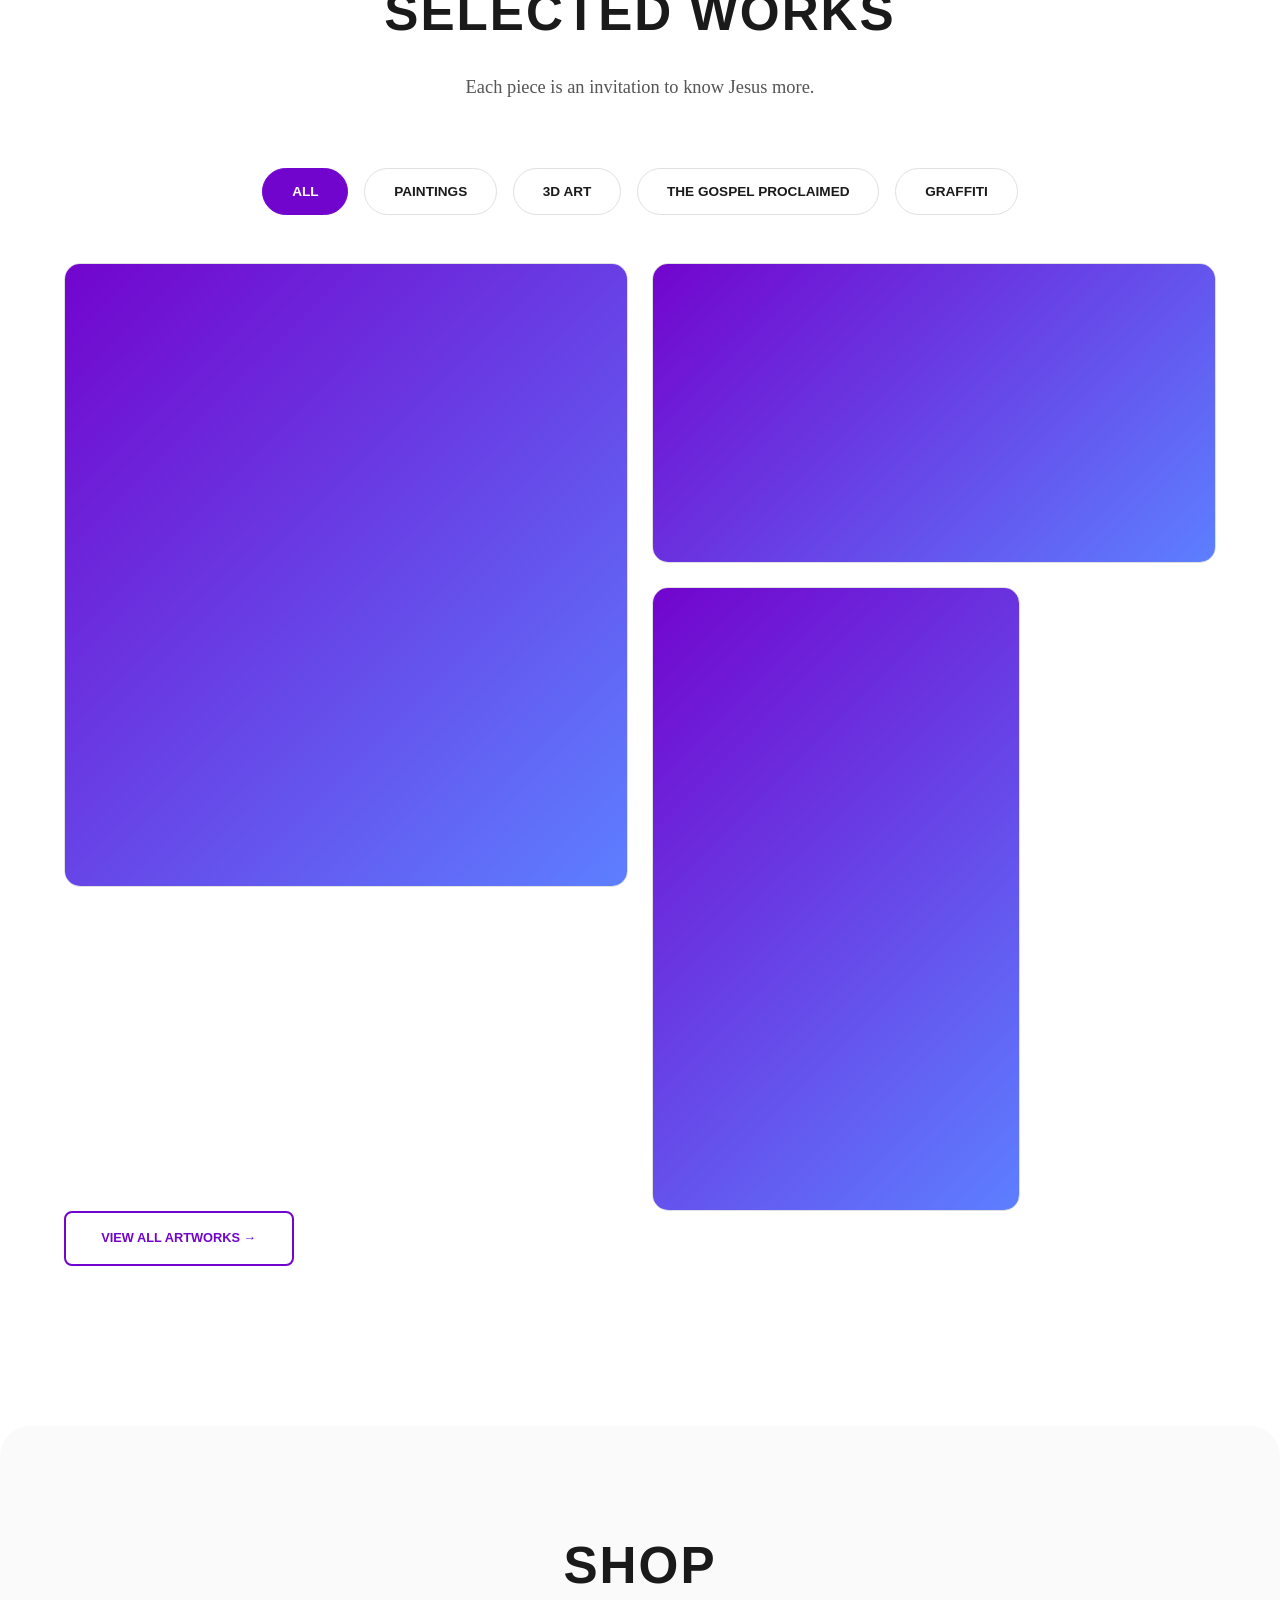
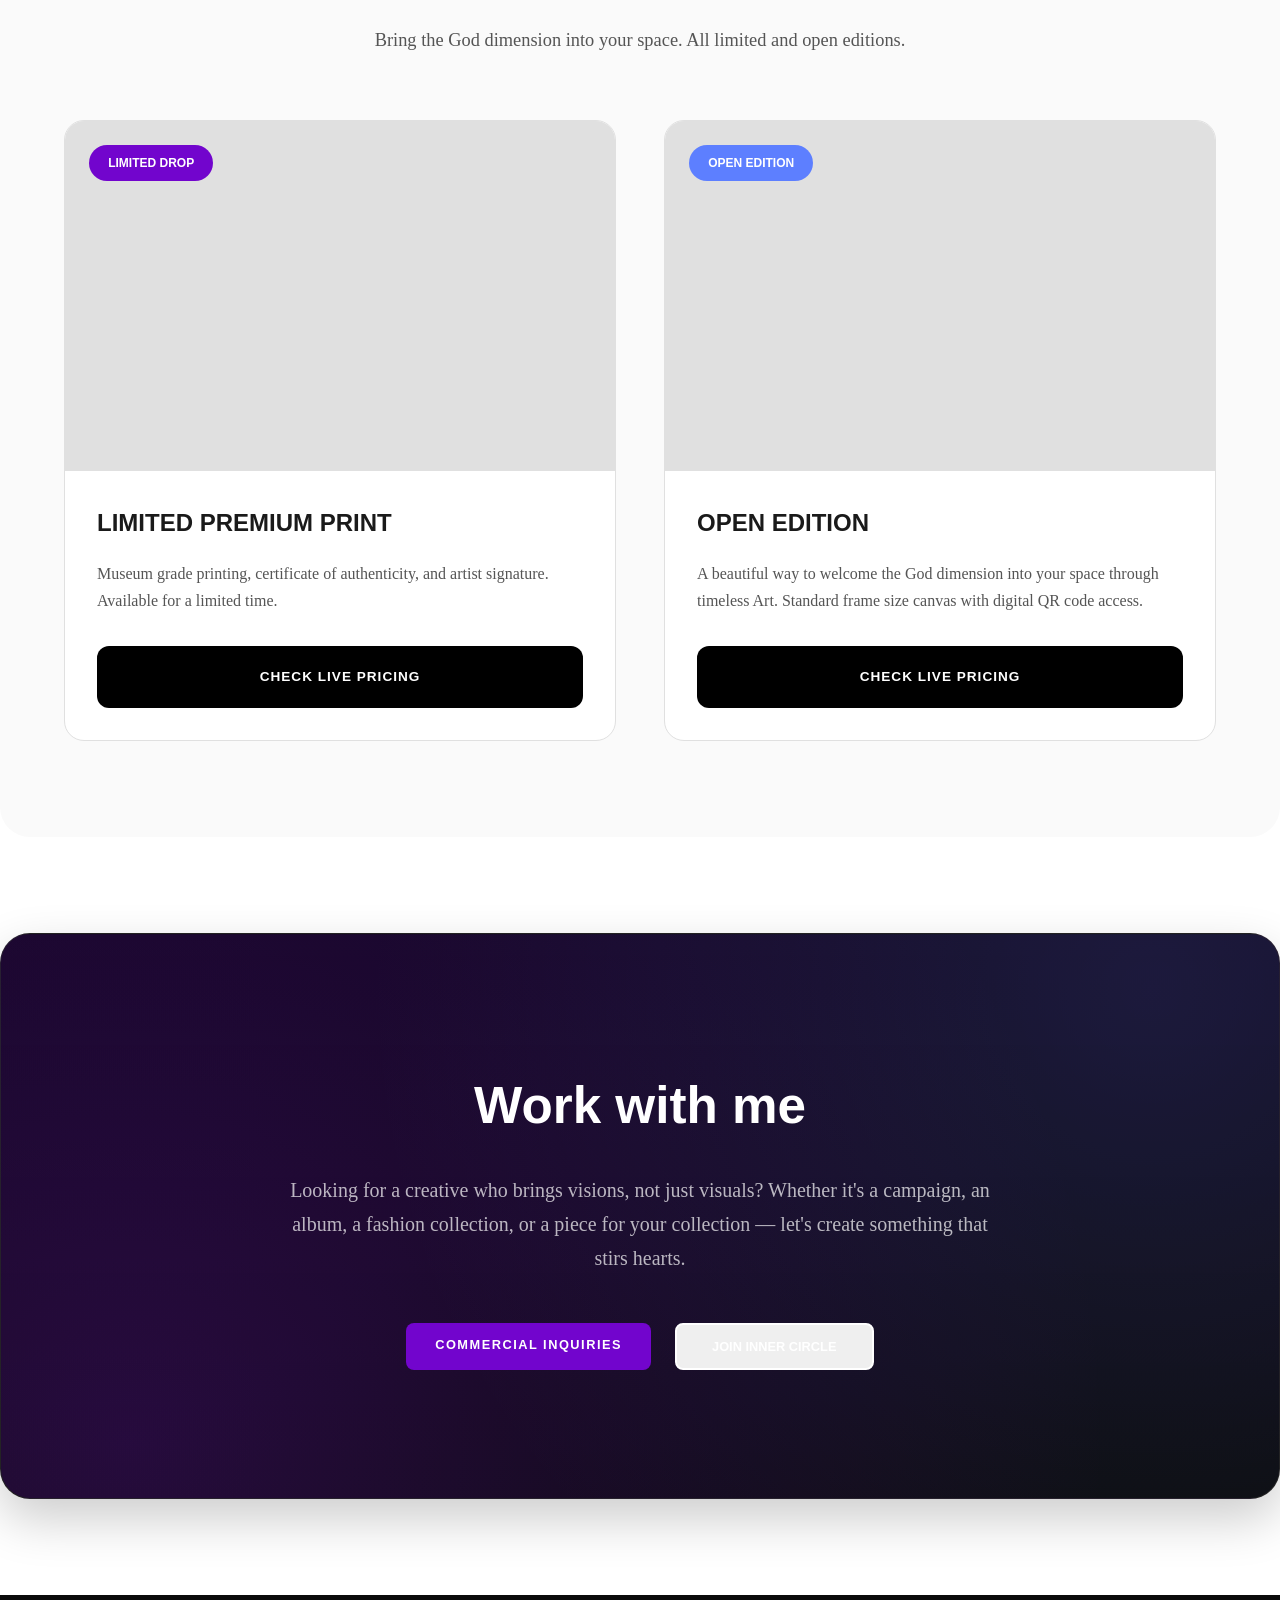
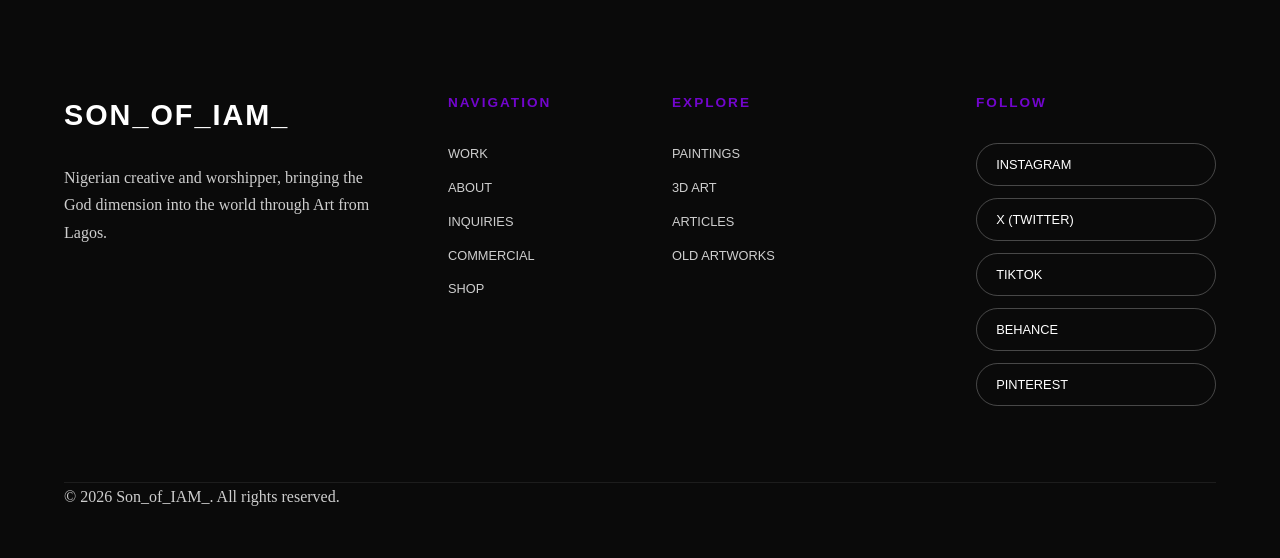
==== commit a733d868: "Updated Mailchimp and Formspree links" ====
--- a/index.html
+++ b/index.html
@@ -1,316 +1,348 @@
 <!DOCTYPE html>
 <html lang="en">
 <head>
-    <meta charset="UTF-8">
-    <meta name="viewport" content="width=device-width, initial-scale=1.0">
-    <title>Son_of_IAM_ | Stirring Hearts Through Art</title>
-    <meta name="description" content="Nigerian Christian creative spreading the gospel through digital art, 3D renders, and visual storytelling.">
-    <link rel="icon" type="image/png" href="Images/LOGO.PNG">
-    
-    <link rel="preconnect" href="https://fonts.googleapis.com">
-    <link rel="preconnect" href="https://fonts.gstatic.com" crossorigin>
-    <link href="https://fonts.googleapis.com/css2?family=Caveat:wght@400;600;700&display=swap" rel="stylesheet">
-    
-    <link rel="stylesheet" href="style.css">
-    <meta property="og:title" content="Son_of_IAM_ | Stirring Hearts Through Art">
+<meta charset="UTF-8">
+<meta name="viewport" content="width=device-width, initial-scale=1.0">
+<title>Son_of_IAM_ | Stirring Hearts Through Art</title>
+<meta name="description" content="Nigerian Christian creative spreading the gospel through digital art, 3D renders, and visual storytelling.">
+<link rel="icon" type="image/png" href="Images/LOGO.PNG">
+<link rel="preconnect" href="https://fonts.googleapis.com">
+<link rel="preconnect" href="https://fonts.gstatic.com" crossorigin>
+<link href="https://fonts.googleapis.com/css2?family=Caveat:wght@400;600;700&display=swap" rel="stylesheet">
+<link rel="stylesheet" href="style.css">
+<meta property="og:title" content="Son_of_IAM_ | Stirring Hearts Through Art">
 <meta property="og:description" content="Nigerian creative spreading the gospel through digital art, 3D renders, and visual storytelling.">
 <meta property="og:image" content="https://yourwebsite.com/Images/hero-background.jpg">
 <meta property="og:url" content="https://yourwebsite.com">
 <meta name="twitter:card" content="summary_large_image">
 </head>
 <body>
-
-    <header id="mainHeader">
-        <div class="nav-container">
-            <a href="index.html" class="logo-wrapper">
-                <div class="logo-icon">
-                    <img src="Images/LOGO.PNG" alt="Son_of_IAM_ Logo" onerror="this.style.display='none'; this.parentElement.innerHTML='<span style=\'font-size:24px;\'>🔥</span>';">
-                </div>
-                <div class="logo-text">
-                    <span class="logo">Son_of_IAM_</span>
-                    <span class="logo-tagline">Stirring Hearts Through Art</span>
-                </div>
-            </a>
-            
-          <div class="nav-right">
-                <nav class="desktop-menu">
-                    <a href="work.html">Work</a>
-                    <div class="dropdown">
-                        <a href="shop.html">Shop ▾</a>
-                        <div class="dropdown-menu">
-                            <a href="shop.html#limited-prints">Limited Premium Edition</a>
-                            <a href="shop.html#open-prints">Open Prints Offer</a>
-                            <a href="shop.html#stickers">Stickers</a>
-                            <a href="shop.html#wallpapers">Wallpaper Pack</a>
-                        </div>
-                    </div>
-                    <a href="about.html">About</a>
-                    <a href="commercial.html">Inquiries</a>
-                    <a href="https://medium.com/@xyvyhnd" target="_blank">Articles</a>
-                </nav>
-                <button class="btn-cta" onclick="openActionModal()">Connect</button>
-                <button class="theme-toggle" aria-label="Toggle Dark Mode">🌙</button>
-            </div>
-            
-            <div style="display: flex; align-items: center; gap: 15px;">
-                <button id="mobile-theme-toggle" class="theme-toggle" aria-label="Toggle Dark Mode">🌙</button>
-                <button class="hamburger" aria-label="Toggle menu" onclick="toggleMenu()">
-                    <span></span><span></span><span></span>
-                </button>
-            </div>        
+<header id="mainHeader">
+  <div class="nav-container">
+    <a href="index.html" class="logo-wrapper">
+      <div class="logo-icon">
+        <img src="Images/LOGO.PNG" alt="Son_of_IAM_ Logo" onerror="this.style.display='none'; this.parentElement.innerHTML='<span style=\'font-size:24px;\'>🔥</span>';">
+      </div>
+      <div class="logo-text">
+        <span class="logo">Son_of_IAM_</span>
+        <span class="logo-tagline">Stirring Hearts Through Art</span>
+      </div>
+    </a>
+    <div class="nav-right">
+      <nav class="desktop-menu">
+        <a href="work.html">Work</a>
+        <div class="dropdown">
+          <a href="shop.html">Shop ▾</a>
+          <div class="dropdown-menu">
+            <a href="shop.html#limited-prints">Limited Premium Edition</a>
+            <a href="shop.html#open-prints">Open Prints Offer</a>
+            <a href="shop.html#stickers">Stickers</a>
+            <a href="shop.html#wallpapers">Wallpaper Pack</a>
+          </div>
         </div>
-    </header>
-
-    <div class="overlay" onclick="toggleMenu()"></div>
-    <div class="mobile-menu">
-        <a href="work.html" onclick="toggleMenu()">Work</a>
-        <a href="shop.html" onclick="toggleMenu()">Shop</a>
-        <a href="about.html" onclick="toggleMenu()">About</a>
-        <a href="https://medium.com/@Son_of_IAM_" target="_blank" onclick="toggleMenu()">Articles</a>
-        <a href="commercial.html" onclick="toggleMenu()">Commercial</a>
-    </div>
-
-    <section class="hero">
-        <div class="hero-content reveal">
-            <h1>STIRRING HEARTS<br>THROUGH ART</h1>
-           <p>Promise Adebayo is a creative called to spread the gospel of Christ through art as God moves across the earth in these times.</p>
-            <p class="scripture">"See, I have called by name Bezalel the son of Uri, the son of Hur, of the tribe of Judah. I have filled him with the Spirit of God in wisdom, in understanding, in knowledge, and in all manner of workmanship"</p>
-            <span class="scripture-reference">Exodus 31:2-3</span>
-        </div>
-    </section>
-
-    <section class="home-about-split reveal">
-        <div class="about-portrait">
-            <img src="Images/portrait.jpg" alt="Promise Adebayo" onerror="this.style.display='none'; this.parentElement.innerHTML='<div class=\'placeholder-text\' style=\'padding:40px;text-align:center;\'>Portrait Image<br>(Add portrait.jpg)</div>';">
-        </div>
-        <div class="about-text-content">
-            <h2 class="section-title">About</h2>
-            <p class="lead">I bring the God dimension into the world through Art.</p>
-            <p>I'm Promise Adebayo a Nigerian creative who uses his gifts in Service to God. My practice currently spans digital illustrations, blender 3D renders, and writing, all unified by a single goal; bringing the God dimension into the world and leading others closer to Him through Art imparted on me by the Holy Spirit in Worship.</p>
-            <a href="about.html" class="btn-cta">Read Full Story →</a>
-        </div>
-    </section>
-
-    <section class="disciplines-section">
-        <div class="disciplines-content">
-            <h2 class="section-title reveal">One Vision<br>Multiple Disciplines</h2>
-         <div class="discipline-grid">
-    <div class="discipline-item reveal">
+        <a href="about.html">About</a>
+        <a href="commercial.html">Inquiries</a>
+        <a href="https://medium.com/@xyvyhnd" target="_blank">Articles</a>
+      </nav>
+      <button class="btn-cta" onclick="openActionModal()">Connect</button>
+      <button class="theme-toggle" aria-label="Toggle Dark Mode">🌙</button>
+    </div>
+    <div style="display: flex; align-items: center; gap: 15px;">
+      <button id="mobile-theme-toggle" class="theme-toggle" aria-label="Toggle Dark Mode">🌙</button>
+      <button class="hamburger" aria-label="Toggle menu" onclick="toggleMenu()">
+        <span></span><span></span><span></span>
+      </button>
+    </div>
+  </div>
+</header>
+
+<div class="overlay" onclick="toggleMenu()"></div>
+<div class="mobile-menu">
+  <a href="work.html" onclick="toggleMenu()">Work</a>
+  <a href="shop.html" onclick="toggleMenu()">Shop</a>
+  <a href="about.html" onclick="toggleMenu()">About</a>
+  <a href="https://medium.com/@Son_of_IAM_" target="_blank" onclick="toggleMenu()">Articles</a>
+  <a href="commercial.html" onclick="toggleMenu()">Commercial</a>
+</div>
+
+<section class="hero">
+  <div class="hero-content reveal">
+    <h1>STIRRING HEARTS<br>THROUGH ART</h1>
+    <!-- UPDATED: Client text change -->
+    <p>SonofIAM is a creative called to spread the gospel of Christ through art as God moves across the earth in these times.</p>
+    <p class="scripture">"See, I have called by name Bezalel the son of Uri, the son of Hur, of the tribe of Judah. I have filled him with the Spirit of God in wisdom, in understanding, in knowledge, and in all manner of workmanship"</p>
+    <span class="scripture-reference">Exodus 31:2-3</span>
+  </div>
+</section>
+
+<section class="home-about-split reveal">
+  <div class="about-portrait">
+    <img src="Images/portrait.jpg" alt="Promise Adebayo" onerror="this.style.display='none'; this.parentElement.innerHTML='<div class=\'placeholder-text\' style=\'padding:40px;text-align:center;\'>Portrait Image<br>(Add portrait.jpg)</div>';">
+  </div>
+  <div class="about-text-content">
+    <h2 class="section-title">About</h2>
+    <!-- UPDATED: Client text change -->
+    <p class="lead">Bringing the God dimension into the world through Art.</p>
+    <!-- UPDATED: Client text change -->
+    <p>Promise Adebayo (artist alias — SonofIAM) is a Nigerian creative who uses his gifts in Service to God. His practice currently spans digital illustrations, blender 3D renders, and writing, all unified by a single goal; bringing the God dimension into the world and leading others closer to Him through Art imparted to him by the Holy Spirit in Worship.</p>
+    <a href="about.html" class="btn-cta">Read Full Story →</a>
+  </div>
+</section>
+
+<section class="disciplines-section">
+  <div class="disciplines-content">
+    <h2 class="section-title reveal">One Vision<br>Multiple Disciplines</h2>
+    <div class="discipline-grid">
+      <div class="discipline-item reveal">
         <h3>01</h3>
         <h4>Digital Illustration</h4>
         <p>Bold, Christ centered paintings created Digitally to propagate the worship of Jesus across the world.</p>
-    </div>
-    <div class="discipline-item reveal" style="transition-delay: 0.1s;">
+      </div>
+      <div class="discipline-item reveal" style="transition-delay: 0.1s;">
         <h3>02</h3>
         <h4>Album Art</h4>
         <p>Visual identity for music Worshippers. From brief to billboards.</p>
-    </div>
-    <div class="discipline-item reveal" style="transition-delay: 0.2s;">
+      </div>
+      <div class="discipline-item reveal" style="transition-delay: 0.2s;">
         <h3>03</h3>
         <h4>Brand Campaign</h4>
         <p>Commercial Artwork for brands seeking visual impact with depth.</p>
-    </div>
-    <div class="discipline-item reveal" style="transition-delay: 0.3s;">
+      </div>
+      <div class="discipline-item reveal" style="transition-delay: 0.3s;">
         <h3>04</h3>
         <h4>Writing</h4>
         <p>Articles that complement the visual work.</p>
-    </div>
+      </div>
+    </div>
+  </div>
+</section>
+
+<section id="work">
+  <div class="section-header reveal">
+    <h2 class="section-title">Selected Works</h2>
+    <p class="section-subtitle">Each piece is an invitation to know Jesus more.</p>
+  </div>
+  <div class="work-categories reveal">
+    <a href="#" class="active">All</a>
+    <a href="#">Paintings</a>
+    <a href="#">3D Art</a>
+    <a href="#">The Gospel Proclaimed</a>
+    <a href="#">Graffiti</a>
+  </div>
+  <div class="gallery-grid">
+    <a href="artwork.html?id=1" class="artwork-card reveal">
+      <div class="artwork-image">
+        <img src="Images/placeholder1.jpg" alt="The Announcing" loading="lazy" onerror="this.style.display='none'; this.parentElement.style.background='linear-gradient(135deg, #7205cd, #5D7FFF)'">
+      </div>
+      <div class="artwork-overlay"><h3>The Announcing</h3><span>Paintings</span></div>
+    </a>
+    <a href="artwork.html?id=2" class="artwork-card reveal">
+      <div class="artwork-image">
+        <img src="Images/placeholder2.jpg" alt="Throne Room" loading="lazy" onerror="this.style.display='none'; this.parentElement.style.background='linear-gradient(135deg, #0f0518, #5D7FFF)'">
+      </div>
+      <div class="artwork-overlay"><h3>Throne Room</h3><span>3D Art</span></div>
+    </a>
+    <a href="artwork.html?id=3" class="artwork-card reveal">
+      <div class="artwork-image">
+        <img src="Images/placeholder3.jpg" alt="Deliverance" loading="lazy" onerror="this.style.display='none'; this.parentElement.style.background='linear-gradient(135deg, #1a0a2e, #7205cd)'">
+      </div>
+      <div class="artwork-overlay"><h3>Deliverance</h3><span>Paintings</span></div>
+    </a>
+    <a href="artwork.html?id=4" class="artwork-card reveal">
+      <div class="artwork-image">
+        <img src="Images/placeholder4.jpg" alt="New Jerusalem" loading="lazy" onerror="this.style.display='none'; this.parentElement.style.background='linear-gradient(135deg, #7205cd, #f8f5ff)'">
+      </div>
+      <div class="artwork-overlay"><h3>New Jerusalem</h3><span>3D Art</span></div>
+    </a>
+    <a href="artwork.html?id=5" class="artwork-card reveal">
+      <div class="artwork-image">
+        <img src="Images/placeholder5.jpg" alt="The Good Shepherd" loading="lazy" onerror="this.style.display='none'; this.parentElement.style.background='linear-gradient(135deg, #5D7FFF, #1a0a2e)'">
+      </div>
+      <div class="artwork-overlay"><h3>The Good Shepherd</h3><span>The Gospel Proclaimed</span></div>
+    </a>
+    <a href="artwork.html?id=6" class="artwork-card reveal">
+      <div class="artwork-image">
+        <img src="Images/placeholder6.jpg" alt="Upper Room" loading="lazy" onerror="this.style.display='none'; this.parentElement.style.background='linear-gradient(135deg, #5D7FFF, #7205cd)'">
+      </div>
+      <div class="artwork-overlay"><h3>Upper Room</h3><span>Paintings</span></div>
+    </a>
+  </div>
+  <div class="view-all-work reveal">
+    <a href="work.html" class="btn-outline">View All Artworks &rarr;</a>
+  </div>
+</section>
+
+<section id="shop" class="shop-preview reveal">
+  <div class="section-header">
+    <h2 class="section-title">Shop</h2>
+    <p class="section-subtitle">Bring the God dimension into your space. All limited and open editions.</p>
+  </div>
+  <div class="shop-grid">
+    <article class="shop-card">
+      <div class="shop-image-wrapper">
+        <img src="Images/shop-1.jpg" alt="Limited Edition" onerror="this.style.display='none';">
+        <span class="badge limited">Limited Drop</span>
+      </div>
+      <div class="shop-info">
+        <h3>Limited premium print</h3>
+        <p>Museum grade printing, certificate of authenticity, and artist signature. Available for a limited time.</p>
+        <a href="limited.html" class="buy-button">Check Live Pricing</a>
+      </div>
+    </article>
+    <article class="shop-card">
+      <div class="shop-image-wrapper">
+        <img src="Images/shop-2.jpg" alt="Open Edition" onerror="this.style.display='none';">
+        <span class="badge open">Open Edition</span>
+      </div>
+      <div class="shop-info">
+        <h3>Open edition</h3>
+        <!-- UPDATED: Client text change -->
+        <p>A beautiful way to welcome the God dimension into your space through timeless Art. Standard frame size canvas with digital QR code access.</p>
+        <a href="https://paystack.com/pay/your-unique-link" target="_blank" class="buy-button">Check Live Pricing</a>
+      </div>
+    </article>
+  </div>
+</section>
+
+<section class="work-with-me reveal">
+  <h2 style="font-family: var(--font-primary);">Work with me</h2>
+  <p>Looking for a creative who brings visions, not just visuals? Whether it's a campaign, an album, a fashion collection, or a piece for your collection — let's create something that stirs hearts.</p>
+  <div class="cta-buttons">
+    <a href="commercial.html" class="btn-cta">Commercial Inquiries</a>
+    <button onclick="openActionModal('tab-signup')" class="btn-outline" style="border-color: white; color: white;">Join Inner Circle</button>
+  </div>
+</section>
+
+<footer>
+  <div class="footer-grid">
+    <div class="footer-brand">
+      <h3>SON_OF_IAM_</h3>
+      <p>Nigerian creative and worshipper, bringing the God dimension into the world through Art from Lagos.</p>
+    </div>
+    <div class="footer-links">
+      <h4>Navigation</h4>
+      <a href="work.html">Work</a>
+      <a href="about.html">About</a>
+      <a href="commercial.html">Inquiries</a>
+      <a href="commercial.html">Commercial</a>
+      <a href="shop.html">Shop</a>
+    </div>
+    <div class="footer-links">
+      <h4>Explore</h4>
+      <a href="work.html#paintings">Paintings</a>
+      <a href="work.html#3d-art">3D Art</a>
+      <a href="https://medium.com/@Son_of_IAM_" target="_blank">Articles</a>
+      <a href="work.html#old-artworks">Old Artworks</a>
+    </div>
+    <div class="footer-links">
+      <h4>Follow</h4>
+      <div class="social-pills">
+        <a href="https://instagram.com/son_of_iam_" target="_blank" class="social-pill">Instagram</a>
+        <a href="https://x.com/son_of_iam_?s=21" target="_blank" class="social-pill">X (Twitter)</a>
+        <a href="https://www.tiktok.com/@son_of_iam_?_t=zs-9032ktsad1b&_r=1" target="_blank" class="social-pill">Tiktok</a>
+        <a href="https://www.behance.net/themainugly" target="_blank" class="social-pill">Behance</a>
+        <a href="https://pin.it/4kjJwst" target="_blank" class="social-pill">Pinterest</a>
+      </div>
+    </div>
+  </div>
+  <div class="footer-bottom">
+    © 2026 Son_of_IAM_. All rights reserved.
+  </div>
+</footer>
+
+<!-- =============================================
+     CONNECT MODAL
+     Inner Circle tab now uses Mailchimp.
+     Replace the action URL + hidden fields
+     with your actual Mailchimp audience embed.
+============================================== -->
+<div class="modal-overlay" id="actionModal">
+  <div class="modal-content action-modal-content">
+    <button class="close-modal" onclick="closeActionModal()">&times;</button>
+    <div class="modal-tabs">
+      <button class="tab-btn active" onclick="switchTab(event, 'tab-signup')">Sign Up</button>
+      <button class="tab-btn" onclick="switchTab(event, 'tab-work')">Work With Me</button>
+      <button class="tab-btn" onclick="switchTab(event, 'tab-follow')">Follow</button>
+    </div>
+
+    <!-- TAB: SIGN UP (Mailchimp) -->
+    <div id="tab-signup" class="tab-panel active">
+      <h2 style="font-family: var(--font-primary); font-size: 2rem; margin-bottom: 10px;">Join the Inner Circle</h2>
+      <p style="color: var(--text-muted); margin-bottom: 25px;">Get exclusive access to early print drops, behind the scenes process, and what The Father lays on my heart to share with you.</p>
+
+      <!-- ============================================================
+           MAILCHIMP EMBED — Replace action URL & hidden fields below.
+
+           Steps:
+           1. Log in to Mailchimp → Audience → Signup forms → Embedded forms
+           2. Select "Unstyled" and copy your form action URL
+              (looks like: https://yoursite.us1.list-manage.com/subscribe/post?u=xxx&id=yyy)
+           3. Paste it into action="" below.
+           4. Update the bot-protection input name (b_XXXXXXXX_XXXXXXXX)
+              with the value from your Mailchimp embed code.
+
+           Automation email setup (in Mailchimp):
+           - Go to Automations → Classic Automations → Welcome new subscribers
+           - Pick your audience → set trigger to "Subscribes to audience"
+           - Write your welcome email (subject, body, from name)
+           - Activate the automation — it fires automatically on signup.
+           ============================================================ -->
+      <div id="mc_embed_signup" style="width: 100%; max-width: 400px; margin: 0 auto;">
+        <form action="https://gmail.us22.list-manage.com/subscribe/post?u=cb1fd926982378a0b498008fe&amp;id=63d516ae5f&amp;f_id=0014c2e1f0"
+              method="post"
+              id="mc-embedded-subscribe-form"
+              name="mc-embedded-subscribe-form"
+              class="validate"
+              target="_blank"
+              novalidate
+              style="display: flex; flex-direction: column; gap: 12px;">
+          <input type="email"
+                 name="EMAIL"
+                 class="required email"
+                 id="mce-EMAIL"
+                 placeholder="Enter your email address"
+                 required
+                 style="padding: 15px; border: 1px solid var(--border-light); border-radius: 8px; width: 100%; background: var(--bg-light); color: var(--text-dark); font-family: inherit; font-size: 1rem;">
+          <!-- Bot protection — do not remove -->
+          <div style="position: absolute; left: -5000px;" aria-hidden="true">
+            <input type="text" name="b_cb1fd926982378a0b498008fe_63d516ae5f">
+          </div>
+          <div id="mce-responses">
+            <div id="mce-error-response" style="display:none; color: red; font-size: 0.9rem;"></div>
+            <div id="mce-success-response" style="display:none; color: var(--color-dominant); font-size: 0.9rem;"></div>
+          </div>
+          <button type="submit"
+                  name="subscribe"
+                  id="mc-embedded-subscribe"
+                  class="btn-cta"
+                  style="width: 100%; border: none; cursor: pointer;">
+            Subscribe
+          </button>
+        </form>
+      </div>
+    </div>
+
+    <!-- TAB: WORK WITH ME -->
+    <div id="tab-work" class="tab-panel">
+      <h2 style="font-family: var(--font-primary); font-size: 2rem; margin-bottom: 10px;">Let's Build Together</h2>
+      <p style="color: var(--text-muted); margin-bottom: 25px;">Looking for a creative who brings visions, not just visuals? I'm currently taking select commissions and brand collaborations.</p>
+      <a href="commercial.html" class="btn-cta">Go to Commercial Hub &rarr;</a>
+    </div>
+
+    <!-- TAB: FOLLOW -->
+    <div id="tab-follow" class="tab-panel">
+      <h2 style="font-family: var(--font-primary); font-size: 2rem; margin-bottom: 10px;">Connect & Follow</h2>
+      <p style="color: var(--text-muted); margin-bottom: 25px;">Join the community and see the latest artworks as they are created.</p>
+      <div style="display: flex; flex-wrap: wrap; justify-content: center; gap: 10px;">
+        <a href="https://instagram.com/son_of_iam_" class="btn-outline">Instagram</a>
+        <a href="https://twitter.com/son_of_iam_" class="btn-outline">X (Twitter)</a>
+        <a href="https://youtube.com/@son_of_iam_" class="btn-outline">YouTube</a>
+      </div>
+    </div>
+  </div>
 </div>
-        </div>
-    </section>
-
-    <section id="work">
-        <div class="section-header reveal">
-            <h2 class="section-title">Selected Works</h2>
-            <p class="section-subtitle">Each piece is an invitation to know Jesus more.</p>
-        </div>
-        
-        <div class="work-categories reveal">
-            <a href="#" class="active">All</a>
-            <a href="#">Paintings</a>
-            <a href="#">3D Art</a>
-            <a href="#">The Gospel Proclaimed</a>
-            <a href="#">Graffiti</a>
-        </div>
-
-        <div class="gallery-grid">
-            <a href="artwork.html?id=1" class="artwork-card reveal">
-                <div class="artwork-image">
-                    <img src="Images/placeholder1.jpg" alt="The Announcing" loading="lazy" onerror="this.style.display='none'; this.parentElement.style.background='linear-gradient(135deg, #7205cd, #5D7FFF)'">
-                </div>
-                <div class="artwork-overlay">
-                    <h3>The Announcing</h3>
-                    <span>Paintings</span>
-                </div>
-            </a>
-
-            <a href="artwork.html?id=2" class="artwork-card reveal">
-                <div class="artwork-image">
-                    <img src="Images/placeholder2.jpg" alt="Throne Room" loading="lazy" onerror="this.style.display='none'; this.parentElement.style.background='linear-gradient(135deg, #0f0518, #5D7FFF)'">
-                </div>
-                <div class="artwork-overlay">
-                    <h3>Throne Room</h3>
-                    <span>3D Art</span>
-                </div>
-            </a>
-
-            <a href="artwork.html?id=3" class="artwork-card reveal">
-                <div class="artwork-image">
-                    <img src="Images/placeholder3.jpg" alt="Deliverance" loading="lazy" onerror="this.style.display='none'; this.parentElement.style.background='linear-gradient(135deg, #1a0a2e, #7205cd)'">
-                </div>
-                <div class="artwork-overlay">
-                    <h3>Deliverance</h3>
-                    <span>Paintings</span>
-                </div>
-            </a>
-
-            <a href="artwork.html?id=4" class="artwork-card reveal">
-                <div class="artwork-image">
-                    <img src="Images/placeholder4.jpg" alt="New Jerusalem" loading="lazy" onerror="this.style.display='none'; this.parentElement.style.background='linear-gradient(135deg, #7205cd, #f8f5ff)'">
-                </div>
-                <div class="artwork-overlay">
-                    <h3>New Jerusalem</h3>
-                    <span>3D Art</span>
-                </div>
-            </a>
-
-            <a href="artwork.html?id=5" class="artwork-card reveal">
-                <div class="artwork-image">
-                    <img src="Images/placeholder5.jpg" alt="The Good Shepherd" loading="lazy" onerror="this.style.display='none'; this.parentElement.style.background='linear-gradient(135deg, #5D7FFF, #1a0a2e)'">
-                </div>
-                <div class="artwork-overlay">
-                    <h3>The Good Shepherd</h3>
-                    <span>The Gospel Proclaimed</span>
-                </div>
-            </a>
-
-            <a href="artwork.html?id=6" class="artwork-card reveal">
-                <div class="artwork-image">
-                    <img src="Images/placeholder6.jpg" alt="Upper Room" loading="lazy" onerror="this.style.display='none'; this.parentElement.style.background='linear-gradient(135deg, #5D7FFF, #7205cd)'">
-                </div>
-                <div class="artwork-overlay">
-                    <h3>Upper Room</h3>
-                    <span>Paintings</span>
-                </div>
-            </a>
-        </div>
-
-        <div class="view-all-work reveal">
-            <a href="work.html" class="btn-outline">View All Artworks &rarr;</a>
-        </div>
-    </section>
-
-    <section id="shop" class="shop-preview reveal">
-        <div class="section-header">
-            <h2 class="section-title">Shop</h2>
-            <p class="section-subtitle">Bring the God dimension into your space. All limited and open editions.</p>
-        </div>
-
-        <div class="shop-grid">
-            <article class="shop-card">
-                <div class="shop-image-wrapper">
-                    <img src="Images/shop-1.jpg" alt="Limited Edition" onerror="this.style.display='none';">
-                    <span class="badge limited">Limited Drop</span>
-                </div>
-                <div class="shop-info">
-                    <h3>Limited premium print</h3>
-                    <p>Museum grade printing, certificate of authenticity, and artist signature. Available for a limited time.</p>
-                    <a href="limited.html" class="buy-button">Check Live Pricing</a>
-                </div>
-            </article>
-
-            <article class="shop-card">
-                <div class="shop-image-wrapper">
-                    <img src="Images/shop-2.jpg" alt="Open Edition" onerror="this.style.display='none';">
-                    <span class="badge open">Open Edition</span>
-                </div>
-                <div class="shop-info">
-                    <h3>Open edition</h3>
-                    <p>Standard canvas formats with digital QR code access. Unlimited availability.</p>
-                    <a href="https://paystack.com/pay/your-unique-link" target="_blank" class="buy-button">Check Live Pricing</a>
-                </div>
-            </article>
-        </div>
-    </section>
-
-    <section class="work-with-me reveal">
-        <h2 style="font-family: var(--font-primary);">Work with me</h2>
-        <p>Looking for a creative who brings visions, not just visuals? Whether it's a campaign, an album, a fashion collection, or a piece for your collection — let's create something that stirs hearts.</p>
-        <div class="cta-buttons">
-            <a href="commercial.html" class="btn-cta">Commercial Inquiries</a>
-            <button onclick="openActionModal('tab-signup')" class="btn-outline" style="border-color: white; color: white;">Join Inner Circle</button>
-        </div>
-    </section>
-
-    <footer>
-        <div class="footer-grid">
-            <div class="footer-brand">
-                <h3>SON_OF_IAM_</h3>
-                <p>Nigerian creative and worshipper, bringing the God dimension into the world through Art from Lagos.</p>
-            </div>
-            <div class="footer-links">
-                <h4>Navigation</h4>
-                <a href="work.html">Work</a>
-                <a href="about.html">About</a>
-                <a href="commercial.html">Inquiries</a>
-                <a href="commercial.html">Commercial</a>
-                <a href="shop.html">Shop</a>
-            </div>
-            <div class="footer-links">
-                <h4>Explore</h4>
-                <a href="work.html#paintings">Paintings</a>
-                <a href="work.html#3d-art">3D Art</a>
-                <a href="https://medium.com/@Son_of_IAM_" target="_blank">Articles</a>
-                <a href="work.html#old-artworks">Old Artworks</a>
-            </div>
-            <div class="footer-links">
-                <h4>Follow</h4>
-                <div class="footer-links"><h4>Follow</h4><div class="social-pills"><a href="https://instagram.com/son_of_iam_" target="_blank" class="social-pill">Instagram</a><a href="https://x.com/son_of_iam_?s=21" target="_blank" class="social-pill">X (Twitter)</a><a href="https://www.tiktok.com/@son_of_iam_?_t=zs-9032ktsad1b&_r=1" target="_blank" class="social-pill">Tiktok</a><a href="https://www.behance.net/themainugly" target="_blank" class="social-pill">Behance</a><a href="https://pin.it/4kjJwst" target="_blank" class="social-pill">Pinterest</a></div></div>
-                </div>
-            </div>
-        </div>
-        <div class="footer-bottom">
-            © 2026 Son_of_IAM_. All rights reserved.
-        </div>
-    </footer>
-
-    <div class="modal-overlay" id="actionModal">
-        <div class="modal-content action-modal-content">
-            <button class="close-modal" onclick="closeActionModal()">&times;</button>
-            
-            <div class="modal-tabs">
-                <button class="tab-btn active" onclick="switchTab(event, 'tab-signup')">Sign Up</button>
-                <button class="tab-btn" onclick="switchTab(event, 'tab-work')">Work With Me</button>
-                <button class="tab-btn" onclick="switchTab(event, 'tab-follow')">Follow</button>
-            </div>
-
-            <div id="tab-signup" class="tab-panel active">
-                <h2 style="font-family: var(--font-primary); font-size: 2rem; margin-bottom: 10px;">Join the Inner Circle</h2>
-                <p style="color: var(--text-muted); margin-bottom: 25px;">Get exclusive access to early print drops, behind the scenes process, and what The Father lays on my heart to share with you.</p>
-                <form action="https://formspree.io/f/xyklyowb" method="POST" style="display: flex; flex-direction: column; gap: 15px; max-width: 400px; margin: 0 auto;">
-                    <input type="email" name="Newsletter Email" placeholder="Enter your email address" required style="padding: 15px; border: 1px solid var(--border-light); border-radius: 8px; width: 100%; background: var(--bg-light); color: var(--text-dark);">
-                    <button type="submit" class="btn-cta" style="width: 100%;">Subscribe</button>
-                </form>
-            </div>
-
-            <div id="tab-work" class="tab-panel">
-                <h2 style="font-family: var(--font-primary); font-size: 2rem; margin-bottom: 10px;">Let's Build Together</h2>
-                <p style="color: var(--text-muted); margin-bottom: 25px;">Looking for a creative who brings visions, not just visuals? I'm currently taking select commissions and brand collaborations.</p>
-                <a href="commercial.html" class="btn-cta">Go to Commercial Hub &rarr;</a>
-            </div>
-
-            <div id="tab-follow" class="tab-panel">
-                <h2 style="font-family: var(--font-primary); font-size: 2rem; margin-bottom: 10px;">Connect & Follow</h2>
-                <p style="color: var(--text-muted); margin-bottom: 25px;">Join the community and see the latest artworks as they are created.</p>
-                <div style="display: flex; flex-wrap: wrap; justify-content: center; gap: 10px;">
-                    <a href="https://instagram.com/son_of_iam_" class="btn-outline">Instagram</a>
-                    <a href="https://twitter.com/son_of_iam_" class="btn-outline">X (Twitter)</a>
-                    <a href="https://youtube.com/@son_of_iam_" class="btn-outline">YouTube</a>
-                </div>
-            </div>
-        </div>
-    </div>
-
-    <script src="script.js"></script>
+
+<script src="https://s3.amazonaws.com/downloads.mailchimp.com/js/mc-validate.js"></script>
+<script src="script.js"></script>
 </body>
 </html>
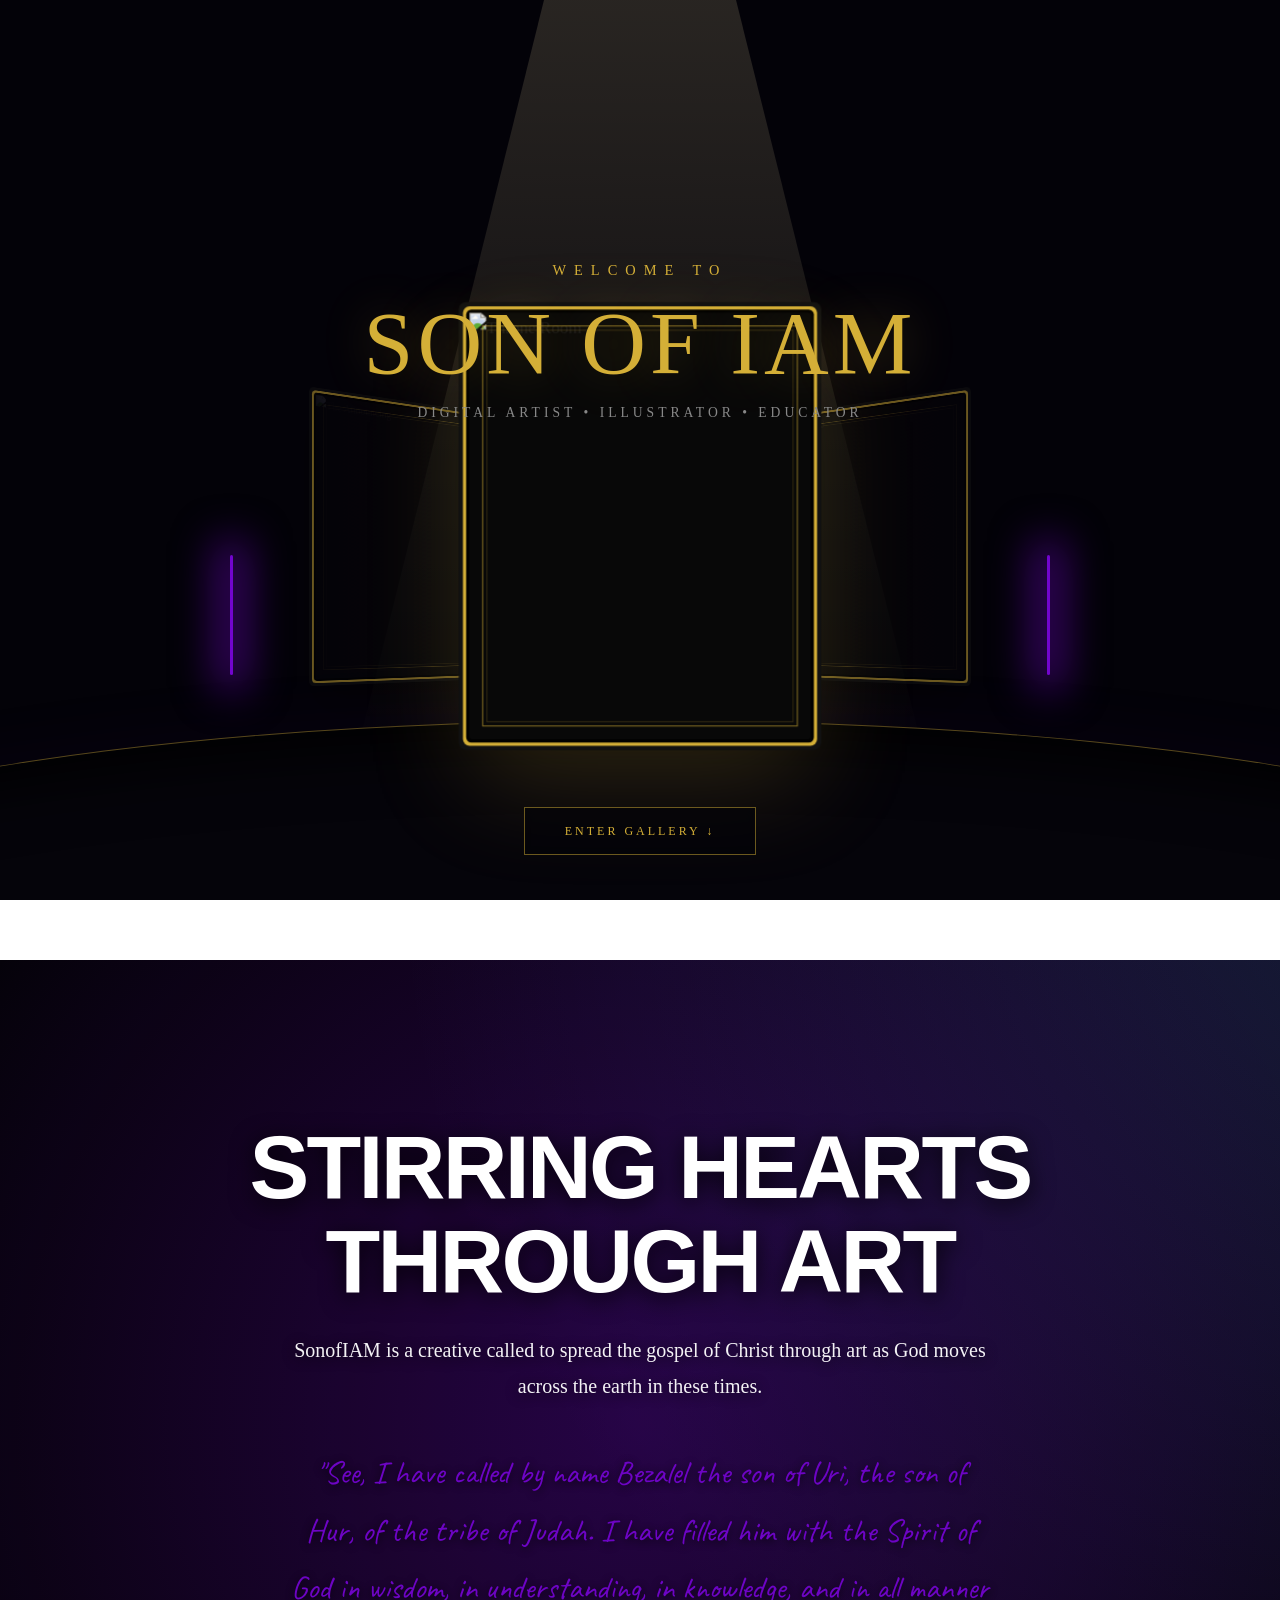
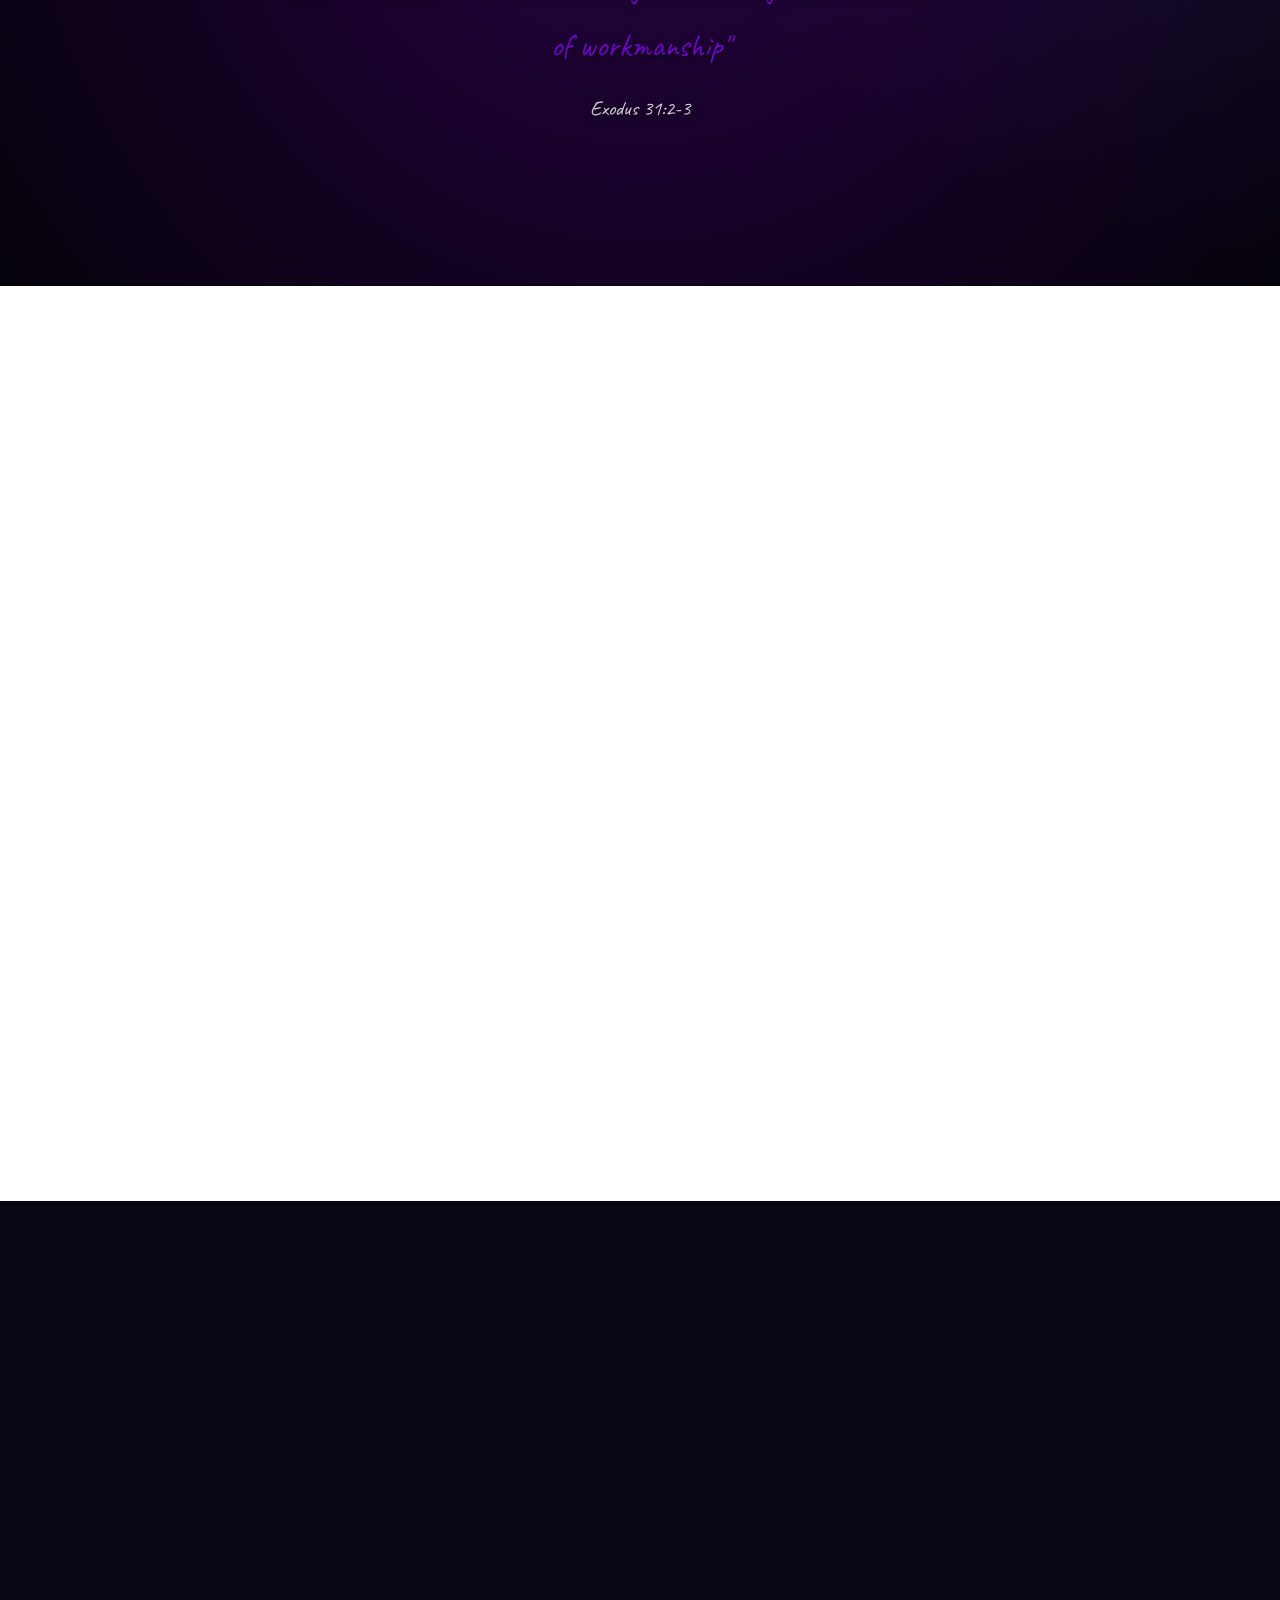
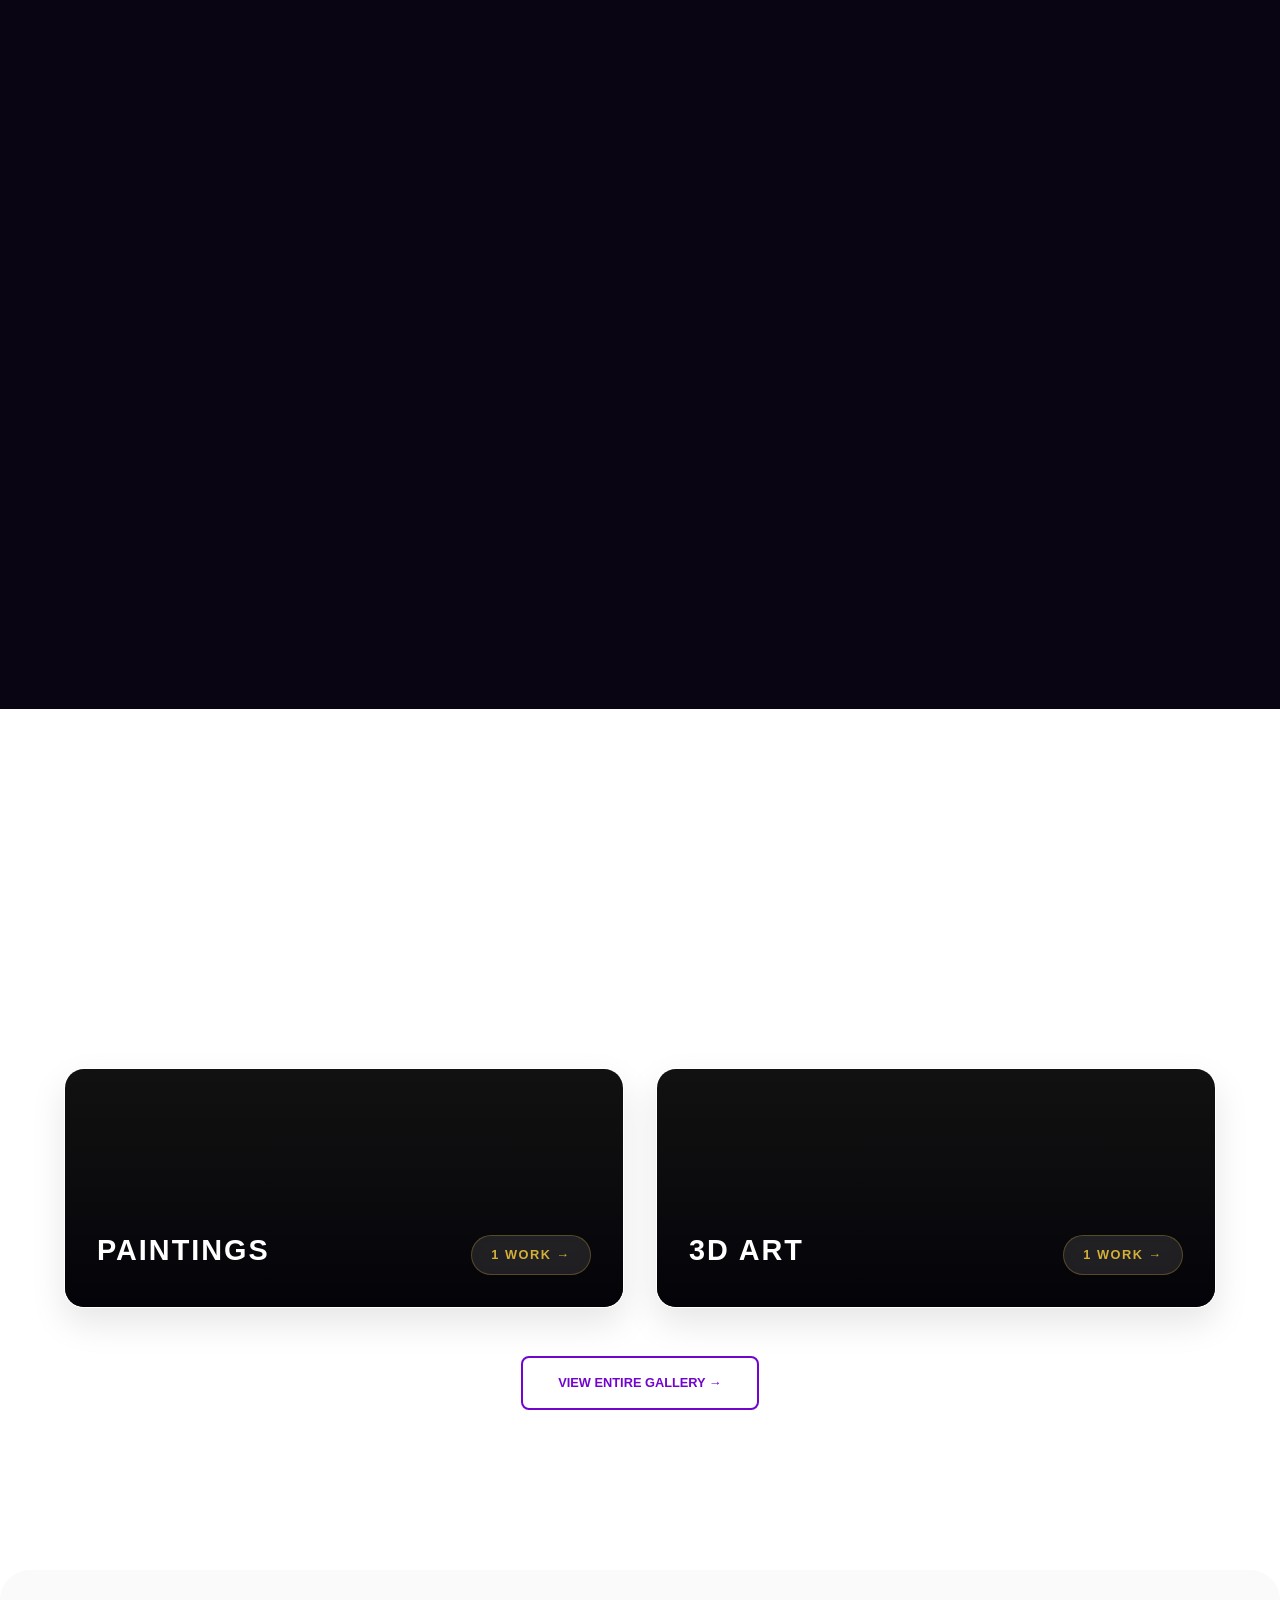
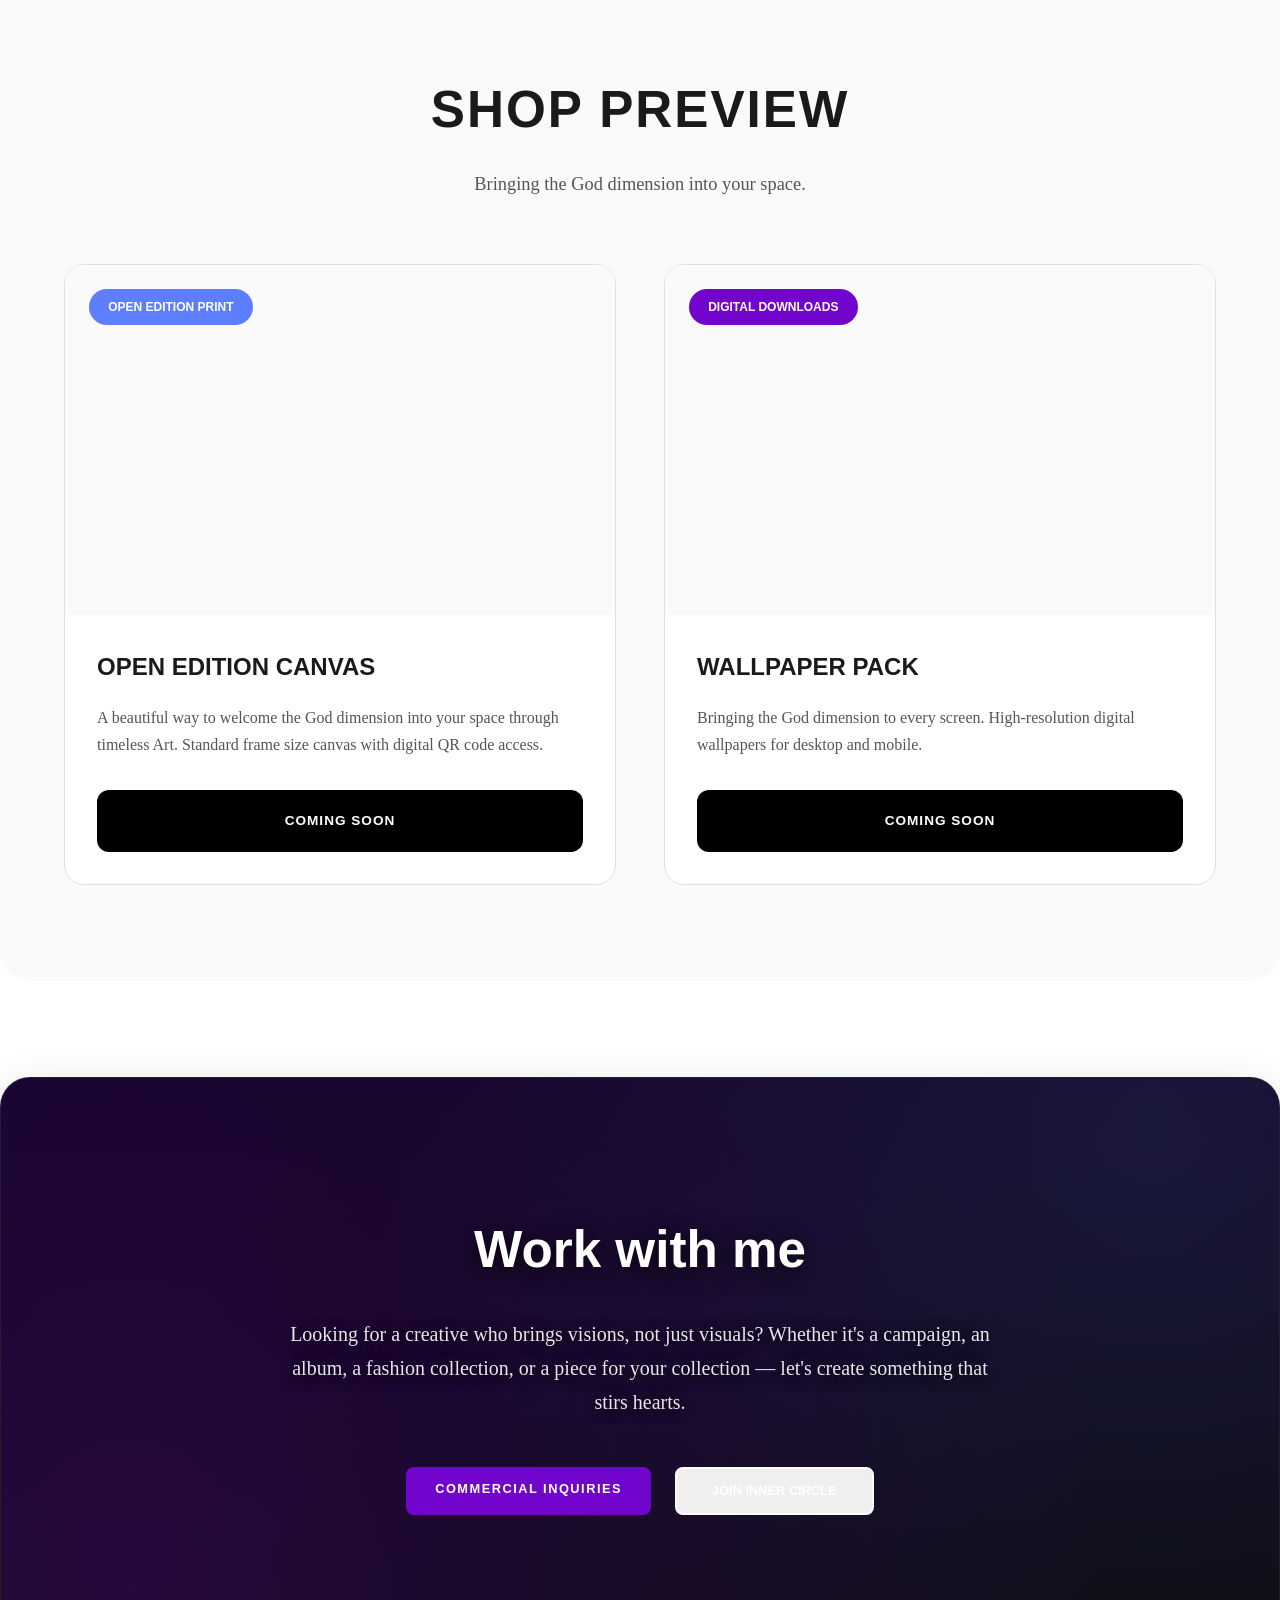
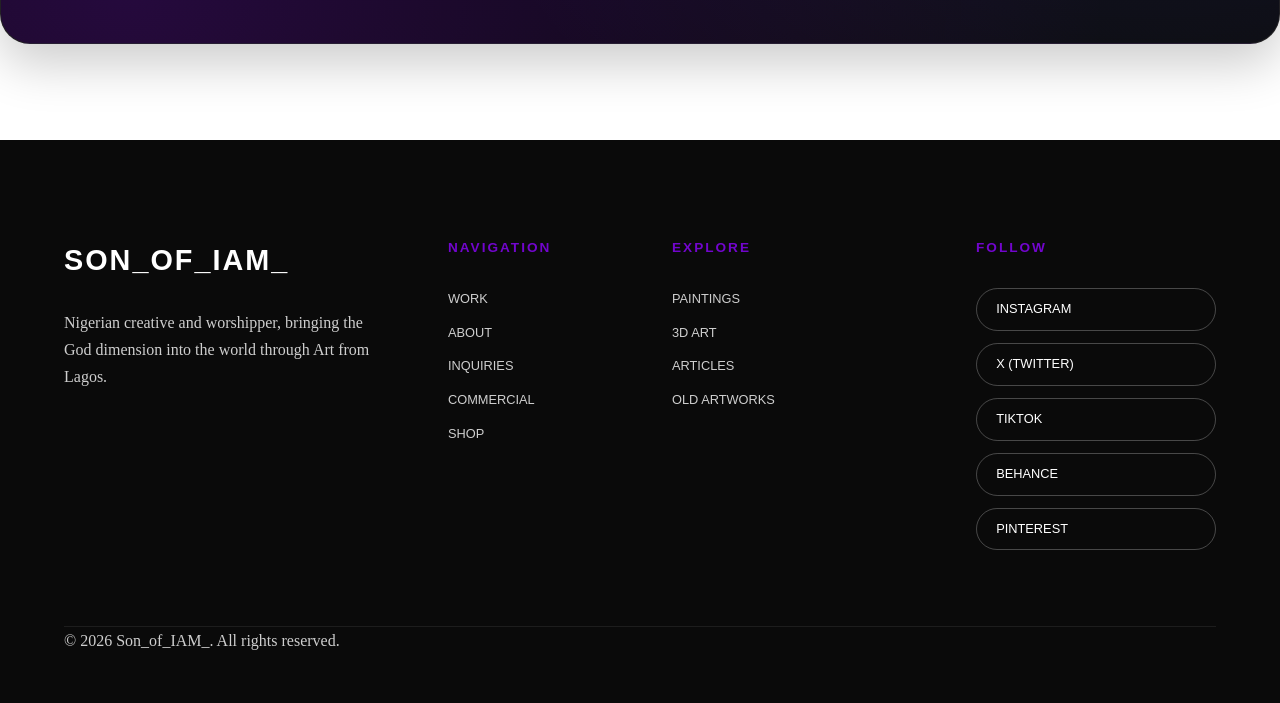
==== commit 36e274b8: "Upgraded shop with WebGL drawing, spatial parallax, and Codex Easter eggs" ====
--- a/index.html
+++ b/index.html
@@ -8,15 +8,265 @@
 <link rel="icon" type="image/png" href="Images/LOGO.PNG">
 <link rel="preconnect" href="https://fonts.googleapis.com">
 <link rel="preconnect" href="https://fonts.gstatic.com" crossorigin>
-<link href="https://fonts.googleapis.com/css2?family=Caveat:wght@400;600;700&display=swap" rel="stylesheet">
+<link href="https://fonts.googleapis.com/css2?family=Caveat:wght@400;600;700&family=Optima&display=swap" rel="stylesheet">
 <link rel="stylesheet" href="style.css">
+
+<!-- Custom Domain SEO / Open Graph Tags -->
 <meta property="og:title" content="Son_of_IAM_ | Stirring Hearts Through Art">
 <meta property="og:description" content="Nigerian creative spreading the gospel through digital art, 3D renders, and visual storytelling.">
-<meta property="og:image" content="https://yourwebsite.com/Images/hero-background.jpg">
-<meta property="og:url" content="https://yourwebsite.com">
+<meta property="og:image" content="https://sonofiam.com/Images/hero-background.jpg">
+<meta property="og:url" content="https://sonofiam.com">
 <meta name="twitter:card" content="summary_large_image">
+
+
+   
+<style>
+/* ==========================================
+   CINEMATIC LANDING ANIMATION 
+========================================== */
+
+   /* ==========================================
+   CATEGORY FOLDERS (INDEX PAGE)
+========================================== */
+.category-folders-grid {
+    display: grid;
+    grid-template-columns: repeat(auto-fit, minmax(320px, 1fr));
+    gap: 2rem;
+    margin-top: 2rem;
+}
+.category-folder-card {
+    display: block;
+    position: relative;
+    border-radius: 20px;
+    overflow: hidden;
+    aspect-ratio: 16/10; /* Gives it a wider, cinematic folder look */
+    text-decoration: none;
+    color: white;
+    box-shadow: 0 15px 35px rgba(0,0,0,0.1);
+    transition: transform 0.5s ease, box-shadow 0.5s ease;
+    border: 1px solid rgba(255,255,255,0.1);
+}
+.category-folder-card:hover {
+    transform: translateY(-8px);
+    box-shadow: 0 25px 50px rgba(114, 5, 205, 0.3);
+    border-color: rgba(212, 175, 55, 0.4);
+}
+.folder-image { position: absolute; inset: 0; z-index: 1; background: #111; }
+.folder-image img { width: 100%; height: 100%; object-fit: cover; transition: transform 0.8s ease; }
+.category-folder-card:hover .folder-image img { transform: scale(1.08); }
+
+.folder-overlay {
+    position: absolute; inset: 0;
+    background: linear-gradient(to top, rgba(3, 2, 8, 0.95) 0%, rgba(3, 2, 8, 0.4) 50%, transparent 100%);
+    z-index: 2;
+}
+
+.folder-info {
+    position: absolute; bottom: 0; left: 0; width: 100%;
+    padding: 2rem; z-index: 3;
+    display: flex; justify-content: space-between; align-items: flex-end;
+}
+.folder-info h3 {
+    font-family: var(--font-primary);
+    font-size: 1.8rem; margin: 0;
+    text-transform: uppercase; letter-spacing: 2px;
+    color: white;
+}
+.folder-info .work-count {
+    font-family: var(--font-primary);
+    font-size: 0.8rem; font-weight: 700;
+    text-transform: uppercase; letter-spacing: 1.5px;
+    color: #d4af37; /* Gold */
+    background: rgba(255,255,255,0.1);
+    backdrop-filter: blur(5px);
+    padding: 0.5rem 1.2rem;
+    border-radius: 30px;
+    border: 1px solid rgba(212, 175, 55, 0.3);
+}
+
+/* Make the first two folders span larger on desktop for a cooler layout */
+@media (min-width: 900px) {
+    .category-folder-card:nth-child(1),
+    .category-folder-card:nth-child(2) {
+        aspect-ratio: 21/9;
+        grid-column: span 2;
+    }
+    .category-folders-grid { grid-template-columns: repeat(4, 1fr); }
+    .category-folder-card:nth-child(n+3) { grid-column: span 2; aspect-ratio: 4/3; }
+}
+   
+#cinematic-landing {
+    position: relative;
+    width: 100vw;
+    height: 100vh;
+    background: #030208;
+    overflow: hidden;
+    display: flex;
+    flex-direction: column;
+    justify-content: flex-start;
+    align-items: center;
+    z-index: 10;
+}
+
+/* 1. THE NAVBAR FIX (Hidden until scrolled) */
+#mainHeader { 
+    transform: translateY(-100%); 
+    opacity: 0; 
+    visibility: hidden; 
+    transition: all 0.5s cubic-bezier(0.25, 0.46, 0.45, 0.94); 
+}
+#mainHeader.scrolled { 
+    transform: translateY(0); 
+    opacity: 1; 
+    visibility: visible; 
+    background: rgba(255, 255, 255, 0.95) !important; 
+    backdrop-filter: blur(20px) !important; 
+    border-bottom: 1px solid rgba(114, 5, 205, 0.08) !important; 
+    box-shadow: 0 4px 30px rgba(114, 5, 205, 0.1) !important;
+}
+[data-theme="dark"] #mainHeader.scrolled { 
+    background: rgba(10, 10, 10, 0.95) !important; 
+    border-bottom: 1px solid rgba(255, 255, 255, 0.05) !important;
+}
+
+/* Spotlight Cone */
+.cinematic-spotlight {
+    position: absolute; top: 0; left: 50%; transform: translateX(-50%);
+    width: 50vw; height: 100vh;
+    background: linear-gradient(to bottom, rgba(255, 235, 180, 0.15), transparent 85%);
+    clip-path: polygon(35% 0, 65% 0, 100% 100%, 0 100%);
+    pointer-events: none; z-index: 1;
+}
+
+/* Curved Rotunda Platform */
+.cinematic-rotunda {
+    position: absolute; bottom: -20vh; left: 50%; transform: translateX(-50%);
+    width: 150vw; height: 40vh; background: #05040a; border-radius: 50%;
+    border-top: 1px solid rgba(212, 175, 55, 0.4); 
+    box-shadow: inset 0 20px 60px rgba(0,0,0,0.9), 0 0 80px rgba(114, 5, 205, 0.05);
+    z-index: 2;
+}
+
+/* Purple Vertical Accent Lights */
+.accent-light {
+    position: absolute; bottom: 25vh; width: 3px; height: 120px;
+    background: #7205cd; box-shadow: 0 0 40px 15px rgba(114, 5, 205, 0.5);
+    z-index: 3; border-radius: 10px;
+}
+.accent-light.left { left: 18vw; }
+.accent-light.right { right: 18vw; }
+
+/* Typography (Moved UP) */
+.cinematic-text {
+    position: relative; z-index: 6; text-align: center;
+    margin-top: 18vh; margin-bottom: 2vh;
+}
+.cinematic-text .welcome {
+    font-family: var(--font-secondary); font-size: 0.9rem; letter-spacing: 8px;
+    color: #d4af37; text-transform: uppercase; margin-bottom: 1rem;
+}
+.cinematic-text h1 {
+    font-family: var(--font-secondary); font-size: clamp(3rem, 7vw, 6rem);
+    color: #d4af37; font-weight: 400; letter-spacing: 4px; margin-bottom: 0.8rem;
+    line-height: 1; text-shadow: 0 0 50px rgba(212, 175, 55, 0.3);
+}
+.cinematic-text .roles {
+    font-family: var(--font-secondary); font-size: 0.85rem; letter-spacing: 4px;
+    color: #888; text-transform: uppercase;
+}
+
+/* 3D Carousel (Moved DOWN to rest on the Rotunda) */
+.cinematic-carousel {
+    position: relative; width: 100%; display: flex; justify-content: center;
+    align-items: center; perspective: 1600px; z-index: 5; flex-grow: 1; 
+}
+
+.carousel-item {
+    position: absolute; width: 320px; height: 400px;
+    transition: transform 1.3s cubic-bezier(0.25, 0.46, 0.45, 0.94), opacity 1.3s ease, filter 1.3s ease;
+    will-change: transform, opacity; bottom: 8vh; 
+}
+
+/* Layered Ornate Gold Frame */
+.cinematic-frame {
+    width: 100%; height: 100%; background: #080808; position: relative;
+    box-shadow: 0 0 0 3px #000, 0 0 0 6px #d4af37, 0 0 0 10px #111, 0 30px 60px rgba(0,0,0,0.9);
+    border-radius: 2px;
+}
+.cinematic-frame::before {
+    content: ''; position: absolute; top: 12px; left: 12px; right: 12px; bottom: 12px;
+    border: 1px solid rgba(212, 175, 55, 0.6); pointer-events: none; z-index: 2;
+}
+.cinematic-frame::after {
+    content: ''; position: absolute; top: 16px; left: 16px; right: 16px; bottom: 16px;
+    border: 1px solid rgba(212, 175, 55, 0.2); pointer-events: none; z-index: 2;
+}
+.cinematic-frame img { width: 100%; height: 100%; object-fit: cover; position: relative; z-index: 1; }
+
+.fade-overlay { position: absolute; inset: 0; z-index: 3; opacity: 0; transition: opacity 1.3s ease; pointer-events: none; }
+
+/* ── CAROUSEL STATES ── */
+.carousel-item.center { transform: translateX(0) scale(1) translateZ(100px); opacity: 1; z-index: 4; }
+.carousel-item.center .fade-overlay { opacity: 0; }
+.carousel-item.center .cinematic-frame { box-shadow: 0 0 0 3px #000, 0 0 0 6px #d4af37, 0 0 0 10px #111, 0 40px 100px rgba(212,175,55,0.2); }
+
+.carousel-item.left { transform: translateX(-80%) scale(0.75) translateZ(-200px) rotateY(44deg); opacity: 0.5; z-index: 3; }
+.carousel-item.left .fade-overlay { opacity: 1; background: linear-gradient(90deg, rgba(3,2,8,0.9) 0%, transparent 80%); }
+
+.carousel-item.right { transform: translateX(80%) scale(0.75) translateZ(-200px) rotateY(-44deg); opacity: 0.5; z-index: 3; }
+.carousel-item.right .fade-overlay { opacity: 1; background: linear-gradient(270deg, rgba(3,2,8,0.9) 0%, transparent 80%); }
+
+.carousel-item.hidden { transform: translateX(0) scale(0.5) translateZ(-500px); opacity: 0; z-index: 1; visibility: hidden; }
+
+/* Enter Button */
+.enter-btn {
+    position: absolute; bottom: 5vh; z-index: 10; display: inline-block;
+    border: 1px solid rgba(212, 175, 55, 0.5); color: #d4af37 !important;
+    padding: 0.8rem 2.5rem; font-family: var(--font-secondary); font-size: 0.75rem;
+    letter-spacing: 3px; text-transform: uppercase; transition: all 0.4s ease;
+    background: rgba(3, 2, 8, 0.6); backdrop-filter: blur(5px); cursor: pointer; text-decoration: none;
+}
+.enter-btn:hover { background: rgba(212, 175, 55, 0.15); border-color: #d4af37; transform: translateY(-3px); }
+
+/* 2. THE SELECTED WORKS GRID FIX (Clean & Symmetrical) */
+.gallery-grid { 
+    display: grid; 
+    grid-template-columns: repeat(auto-fill, minmax(320px, 1fr)); 
+    gap: 2rem; 
+}
+.artwork-card { 
+    position: relative; border-radius: 16px; overflow: hidden; cursor: pointer; 
+    background: var(--bg-light); border: 1px solid var(--border-light); 
+    aspect-ratio: 4/5; transition: all 0.5s ease; display: block;
+}
+.artwork-card:hover { transform: translateY(-8px); box-shadow: 0 25px 50px rgba(0,0,0,0.15); }
+.artwork-image { width: 100%; height: 100%; background: linear-gradient(135deg, #1a0a2e, #7205cd); }
+.artwork-image img { width: 100%; height: 100%; object-fit: cover; transition: transform 0.7s ease; }
+.artwork-card:hover .artwork-image img { transform: scale(1.08); }
+.artwork-overlay { 
+    position: absolute; bottom: 0; left: 0; width: 100%; 
+    background: linear-gradient(to top, rgba(114, 5, 205, 0.95), transparent); 
+    padding: 3rem 1.5rem 1.5rem; color: white; opacity: 0; transition: 0.4s; 
+    display: flex; flex-direction: column; justify-content: flex-end; 
+}
+.artwork-card:hover .artwork-overlay { opacity: 1; }
+.artwork-overlay h3 { font-size: 1.3rem; margin-bottom: 0.3rem; font-family: var(--font-primary); }
+.artwork-overlay span { font-size: 0.85rem; text-transform: uppercase; letter-spacing: 1px; opacity: 0.9; }
+
+@media (max-width: 768px) {
+    .carousel-item { width: 220px; height: 280px; bottom: 12vh; }
+    .carousel-item.left { transform: translateX(-65%) scale(0.7) translateZ(-100px) rotateY(35deg); }
+    .carousel-item.right { transform: translateX(65%) scale(0.7) translateZ(-100px) rotateY(-35deg); }
+    .cinematic-text h1 { font-size: 2.5rem; }
+    .cinematic-text .roles { font-size: 0.6rem; letter-spacing: 2px;}
+    .accent-light.left { left: 5vw; }
+    .accent-light.right { right: 5vw; }
+    .cinematic-spotlight { width: 90vw; }
+}
+</style>
 </head>
 <body>
+
 <header id="mainHeader">
   <div class="nav-container">
     <a href="index.html" class="logo-wrapper">
@@ -61,201 +311,194 @@
   <a href="work.html" onclick="toggleMenu()">Work</a>
   <a href="shop.html" onclick="toggleMenu()">Shop</a>
   <a href="about.html" onclick="toggleMenu()">About</a>
-  <a href="https://medium.com/@Son_of_IAM_" target="_blank" onclick="toggleMenu()">Articles</a>
+  <a href="https://medium.com/@xyvyhnd" target="_blank" onclick="toggleMenu()">Articles</a>
   <a href="commercial.html" onclick="toggleMenu()">Commercial</a>
 </div>
 
-<section class="hero">
-  <div class="hero-content reveal">
-    <h1>STIRRING HEARTS<br>THROUGH ART</h1>
-    <!-- UPDATED: Client text change -->
-    <p>SonofIAM is a creative called to spread the gospel of Christ through art as God moves across the earth in these times.</p>
-    <p class="scripture">"See, I have called by name Bezalel the son of Uri, the son of Hur, of the tribe of Judah. I have filled him with the Spirit of God in wisdom, in understanding, in knowledge, and in all manner of workmanship"</p>
-    <span class="scripture-reference">Exodus 31:2-3</span>
-  </div>
+<section id="cinematic-landing">
+    <div class="cinematic-spotlight"></div>
+    <div class="accent-light left"></div>
+    <div class="accent-light right"></div>
+    
+    <div class="cinematic-text">
+        <p class="welcome">Welcome to</p>
+        <h1>SON OF IAM</h1>
+        <p class="roles">Digital Artist &bull; Illustrator &bull; Educator</p>
+    </div>
+
+    <div class="cinematic-carousel" id="auto-carousel">
+        <div class="carousel-item center">
+            <div class="cinematic-frame"><img src="" alt="Artwork 1"></div>
+            <div class="fade-overlay"></div>
+        </div>
+        <div class="carousel-item right">
+            <div class="cinematic-frame"><img src="" alt="Artwork 2"></div>
+            <div class="fade-overlay"></div>
+        </div>
+        <div class="carousel-item hidden">
+            <div class="cinematic-frame"><img src="" alt="Artwork 3"></div>
+            <div class="fade-overlay"></div>
+        </div>
+        <div class="carousel-item hidden">
+            <div class="cinematic-frame"><img src="" alt="Artwork 4"></div>
+            <div class="fade-overlay"></div>
+        </div>
+        <div class="carousel-item left">
+            <div class="cinematic-frame"><img src="" alt="Artwork 5"></div>
+            <div class="fade-overlay"></div>
+        </div>
+    </div>
+
+    <div class="cinematic-rotunda"></div>
+
+    <a href="#original-content" class="enter-btn">Enter Gallery &darr;</a>
 </section>
 
-<section class="home-about-split reveal">
-  <div class="about-portrait">
-    <img src="Images/portrait.jpg" alt="Promise Adebayo" onerror="this.style.display='none'; this.parentElement.innerHTML='<div class=\'placeholder-text\' style=\'padding:40px;text-align:center;\'>Portrait Image<br>(Add portrait.jpg)</div>';">
-  </div>
-  <div class="about-text-content">
-    <h2 class="section-title">About</h2>
-    <!-- UPDATED: Client text change -->
-    <p class="lead">Bringing the God dimension into the world through Art.</p>
-    <!-- UPDATED: Client text change -->
-    <p>Promise Adebayo (artist alias — SonofIAM) is a Nigerian creative who uses his gifts in Service to God. His practice currently spans digital illustrations, blender 3D renders, and writing, all unified by a single goal; bringing the God dimension into the world and leading others closer to Him through Art imparted to him by the Holy Spirit in Worship.</p>
-    <a href="about.html" class="btn-cta">Read Full Story →</a>
-  </div>
-</section>
-
-<section class="disciplines-section">
-  <div class="disciplines-content">
-    <h2 class="section-title reveal">One Vision<br>Multiple Disciplines</h2>
-    <div class="discipline-grid">
-      <div class="discipline-item reveal">
-        <h3>01</h3>
-        <h4>Digital Illustration</h4>
-        <p>Bold, Christ centered paintings created Digitally to propagate the worship of Jesus across the world.</p>
-      </div>
-      <div class="discipline-item reveal" style="transition-delay: 0.1s;">
-        <h3>02</h3>
-        <h4>Album Art</h4>
-        <p>Visual identity for music Worshippers. From brief to billboards.</p>
-      </div>
-      <div class="discipline-item reveal" style="transition-delay: 0.2s;">
-        <h3>03</h3>
-        <h4>Brand Campaign</h4>
-        <p>Commercial Artwork for brands seeking visual impact with depth.</p>
-      </div>
-      <div class="discipline-item reveal" style="transition-delay: 0.3s;">
-        <h3>04</h3>
-        <h4>Writing</h4>
-        <p>Articles that complement the visual work.</p>
-      </div>
-    </div>
-  </div>
-</section>
-
-<section id="work">
-  <div class="section-header reveal">
-    <h2 class="section-title">Selected Works</h2>
-    <p class="section-subtitle">Each piece is an invitation to know Jesus more.</p>
-  </div>
-  <div class="work-categories reveal">
-    <a href="#" class="active">All</a>
-    <a href="#">Paintings</a>
-    <a href="#">3D Art</a>
-    <a href="#">The Gospel Proclaimed</a>
-    <a href="#">Graffiti</a>
-  </div>
-  <div class="gallery-grid">
-    <a href="artwork.html?id=1" class="artwork-card reveal">
-      <div class="artwork-image">
-        <img src="Images/placeholder1.jpg" alt="The Announcing" loading="lazy" onerror="this.style.display='none'; this.parentElement.style.background='linear-gradient(135deg, #7205cd, #5D7FFF)'">
-      </div>
-      <div class="artwork-overlay"><h3>The Announcing</h3><span>Paintings</span></div>
-    </a>
-    <a href="artwork.html?id=2" class="artwork-card reveal">
-      <div class="artwork-image">
-        <img src="Images/placeholder2.jpg" alt="Throne Room" loading="lazy" onerror="this.style.display='none'; this.parentElement.style.background='linear-gradient(135deg, #0f0518, #5D7FFF)'">
-      </div>
-      <div class="artwork-overlay"><h3>Throne Room</h3><span>3D Art</span></div>
-    </a>
-    <a href="artwork.html?id=3" class="artwork-card reveal">
-      <div class="artwork-image">
-        <img src="Images/placeholder3.jpg" alt="Deliverance" loading="lazy" onerror="this.style.display='none'; this.parentElement.style.background='linear-gradient(135deg, #1a0a2e, #7205cd)'">
-      </div>
-      <div class="artwork-overlay"><h3>Deliverance</h3><span>Paintings</span></div>
-    </a>
-    <a href="artwork.html?id=4" class="artwork-card reveal">
-      <div class="artwork-image">
-        <img src="Images/placeholder4.jpg" alt="New Jerusalem" loading="lazy" onerror="this.style.display='none'; this.parentElement.style.background='linear-gradient(135deg, #7205cd, #f8f5ff)'">
-      </div>
-      <div class="artwork-overlay"><h3>New Jerusalem</h3><span>3D Art</span></div>
-    </a>
-    <a href="artwork.html?id=5" class="artwork-card reveal">
-      <div class="artwork-image">
-        <img src="Images/placeholder5.jpg" alt="The Good Shepherd" loading="lazy" onerror="this.style.display='none'; this.parentElement.style.background='linear-gradient(135deg, #5D7FFF, #1a0a2e)'">
-      </div>
-      <div class="artwork-overlay"><h3>The Good Shepherd</h3><span>The Gospel Proclaimed</span></div>
-    </a>
-    <a href="artwork.html?id=6" class="artwork-card reveal">
-      <div class="artwork-image">
-        <img src="Images/placeholder6.jpg" alt="Upper Room" loading="lazy" onerror="this.style.display='none'; this.parentElement.style.background='linear-gradient(135deg, #5D7FFF, #7205cd)'">
-      </div>
-      <div class="artwork-overlay"><h3>Upper Room</h3><span>Paintings</span></div>
-    </a>
-  </div>
-  <div class="view-all-work reveal">
-    <a href="work.html" class="btn-outline">View All Artworks &rarr;</a>
-  </div>
-</section>
-
-<section id="shop" class="shop-preview reveal">
-  <div class="section-header">
-    <h2 class="section-title">Shop</h2>
-    <p class="section-subtitle">Bring the God dimension into your space. All limited and open editions.</p>
-  </div>
-  <div class="shop-grid">
-    <article class="shop-card">
-      <div class="shop-image-wrapper">
-        <img src="Images/shop-1.jpg" alt="Limited Edition" onerror="this.style.display='none';">
-        <span class="badge limited">Limited Drop</span>
-      </div>
-      <div class="shop-info">
-        <h3>Limited premium print</h3>
-        <p>Museum grade printing, certificate of authenticity, and artist signature. Available for a limited time.</p>
-        <a href="limited.html" class="buy-button">Check Live Pricing</a>
-      </div>
-    </article>
-    <article class="shop-card">
-      <div class="shop-image-wrapper">
-        <img src="Images/shop-2.jpg" alt="Open Edition" onerror="this.style.display='none';">
-        <span class="badge open">Open Edition</span>
-      </div>
-      <div class="shop-info">
-        <h3>Open edition</h3>
-        <!-- UPDATED: Client text change -->
-        <p>A beautiful way to welcome the God dimension into your space through timeless Art. Standard frame size canvas with digital QR code access.</p>
-        <a href="https://paystack.com/pay/your-unique-link" target="_blank" class="buy-button">Check Live Pricing</a>
-      </div>
-    </article>
-  </div>
-</section>
-
-<section class="work-with-me reveal">
-  <h2 style="font-family: var(--font-primary);">Work with me</h2>
-  <p>Looking for a creative who brings visions, not just visuals? Whether it's a campaign, an album, a fashion collection, or a piece for your collection — let's create something that stirs hearts.</p>
-  <div class="cta-buttons">
-    <a href="commercial.html" class="btn-cta">Commercial Inquiries</a>
-    <button onclick="openActionModal('tab-signup')" class="btn-outline" style="border-color: white; color: white;">Join Inner Circle</button>
-  </div>
-</section>
-
-<footer>
-  <div class="footer-grid">
-    <div class="footer-brand">
-      <h3>SON_OF_IAM_</h3>
-      <p>Nigerian creative and worshipper, bringing the God dimension into the world through Art from Lagos.</p>
-    </div>
-    <div class="footer-links">
-      <h4>Navigation</h4>
-      <a href="work.html">Work</a>
-      <a href="about.html">About</a>
-      <a href="commercial.html">Inquiries</a>
-      <a href="commercial.html">Commercial</a>
-      <a href="shop.html">Shop</a>
-    </div>
-    <div class="footer-links">
-      <h4>Explore</h4>
-      <a href="work.html#paintings">Paintings</a>
-      <a href="work.html#3d-art">3D Art</a>
-      <a href="https://medium.com/@Son_of_IAM_" target="_blank">Articles</a>
-      <a href="work.html#old-artworks">Old Artworks</a>
-    </div>
-    <div class="footer-links">
-      <h4>Follow</h4>
-      <div class="social-pills">
-        <a href="https://instagram.com/son_of_iam_" target="_blank" class="social-pill">Instagram</a>
-        <a href="https://x.com/son_of_iam_?s=21" target="_blank" class="social-pill">X (Twitter)</a>
-        <a href="https://www.tiktok.com/@son_of_iam_?_t=zs-9032ktsad1b&_r=1" target="_blank" class="social-pill">Tiktok</a>
-        <a href="https://www.behance.net/themainugly" target="_blank" class="social-pill">Behance</a>
-        <a href="https://pin.it/4kjJwst" target="_blank" class="social-pill">Pinterest</a>
-      </div>
-    </div>
-  </div>
-  <div class="footer-bottom">
-    © 2026 Son_of_IAM_. All rights reserved.
-  </div>
-</footer>
-
-<!-- =============================================
-     CONNECT MODAL
-     Inner Circle tab now uses Mailchimp.
-     Replace the action URL + hidden fields
-     with your actual Mailchimp audience embed.
-============================================== -->
+<div id="original-content">
+    <section class="hero">
+      <div class="hero-content reveal">
+        <h1>STIRRING HEARTS<br>THROUGH ART</h1>
+        <p>SonofIAM is a creative called to spread the gospel of Christ through art as God moves across the earth in these times.</p>
+        <p class="scripture">"See, I have called by name Bezalel the son of Uri, the son of Hur, of the tribe of Judah. I have filled him with the Spirit of God in wisdom, in understanding, in knowledge, and in all manner of workmanship"</p>
+        <span class="scripture-reference">Exodus 31:2-3</span>
+      </div>
+    </section>
+
+    <section class="home-about-split reveal">
+      <div class="about-portrait">
+        <img src="Images/portrait.jpg" alt="Promise Adebayo" onerror="this.style.display='none'; this.parentElement.innerHTML='<div class=\'placeholder-text\' style=\'padding:40px;text-align:center;\'>Portrait Image<br>(Add portrait.jpg)</div>';">
+      </div>
+      <div class="about-text-content">
+        <h2 class="section-title">About</h2>
+        <p class="lead">Bringing the God dimension into the world through Art.</p>
+        <p>Promise Adebayo (artist Alias- SonofIAM) is a Nigerian creative who uses his gifts in Service to God. His practice currently spans digital illustrations, blender 3D renders, and writing, all unified by a single goal; bringing the God dimension into the world and leading others closer to Him through Art imparted to him by the Holy Spirit in Worship.</p>
+        <a href="about.html" class="btn-cta">Read Full Story →</a>
+      </div>
+    </section>
+
+    <section class="disciplines-section">
+      <div class="disciplines-content">
+        <h2 class="section-title reveal">One Vision<br>Multiple Disciplines</h2>
+        <div class="discipline-grid">
+          <div class="discipline-item reveal">
+            <h3>01</h3>
+            <h4>Digital Illustration</h4>
+            <p>Bold, Christ centered paintings created Digitally to propagate the worship of Jesus across the world.</p>
+          </div>
+          <div class="discipline-item reveal" style="transition-delay: 0.1s;">
+            <h3>02</h3>
+            <h4>Album Art</h4>
+            <p>Visual identity for music Worshippers. From brief to billboards.</p>
+          </div>
+          <div class="discipline-item reveal" style="transition-delay: 0.2s;">
+            <h3>03</h3>
+            <h4>Brand Campaign</h4>
+            <p>Commercial Artwork for brands seeking visual impact with depth.</p>
+          </div>
+          <div class="discipline-item reveal" style="transition-delay: 0.3s;">
+            <h3>04</h3>
+            <h4>Writing</h4>
+            <p>Articles that complement the visual work.</p>
+          </div>
+        </div>
+      </div>
+    </section>
+
+    <section id="work">
+      <div class="section-header reveal">
+        <h2 class="section-title">Work</h2>
+        <p class="section-subtitle">Explore the archives by category.</p>
+      </div>
+      
+      <!-- THIS IS THE NEW FOLDER GRID SCRIPT.JS WILL AUTO-FILL -->
+      <div class="category-folders-grid" id="category-folders-grid">
+         <!-- Script.js injects the dynamic folders here -->
+      </div>
+      
+      <div class="view-all-work reveal" style="margin-top: 3rem; text-align: center;">
+        <a href="work.html" class="btn-outline">View Entire Gallery &rarr;</a>
+      </div>
+    </section>
+
+    <section id="shop" class="shop-preview reveal">
+      <div class="section-header">
+        <h2 class="section-title">Shop Preview</h2>
+        <p class="section-subtitle" style="max-width: 600px; margin: 0 auto;">Bringing the God dimension into your space.</p>
+      </div>
+      <div class="shop-grid">
+        <article class="shop-card">
+          <div class="shop-image-wrapper">
+            <img src="Images/shop-1.jpg" alt="Open Edition" onerror="this.style.display='none'; this.parentElement.style.background='var(--bg-light)';">
+            <span class="badge open">Open Edition Print</span>
+          </div>
+          <div class="shop-info">
+            <h3>Open Edition Canvas</h3>
+            <p>A beautiful way to welcome the God dimension into your space through timeless Art. Standard frame size canvas with digital QR code access.</p>
+            <a href="shop.html" class="buy-button">Coming Soon</a>
+          </div>
+        </article>
+        <article class="shop-card">
+          <div class="shop-image-wrapper">
+            <img src="Images/shop-2.jpg" alt="Wallpaper Pack" onerror="this.style.display='none'; this.parentElement.style.background='var(--bg-light)';">
+            <span class="badge limited">Digital Downloads</span>
+          </div>
+          <div class="shop-info">
+            <h3>Wallpaper Pack</h3>
+            <p>Bringing the God dimension to every screen. High-resolution digital wallpapers for desktop and mobile.</p>
+            <a href="shop.html" class="buy-button">Coming Soon</a>
+          </div>
+        </article>
+      </div>
+    </section>
+
+    <section class="work-with-me reveal">
+      <h2 style="font-family: var(--font-primary);">Work with me</h2>
+      <p>Looking for a creative who brings visions, not just visuals? Whether it's a campaign, an album, a fashion collection, or a piece for your collection — let's create something that stirs hearts.</p>
+      <div class="cta-buttons">
+        <a href="commercial.html" class="btn-cta">Commercial Inquiries</a>
+        <button onclick="openActionModal('tab-signup')" class="btn-outline" style="border-color: white; color: white;">Join Inner Circle</button>
+      </div>
+    </section>
+
+    <footer>
+      <div class="footer-grid">
+        <div class="footer-brand">
+          <h3>SON_OF_IAM_</h3>
+          <p>Nigerian creative and worshipper, bringing the God dimension into the world through Art from Lagos.</p>
+        </div>
+        <div class="footer-links">
+          <h4>Navigation</h4>
+          <a href="work.html">Work</a>
+          <a href="about.html">About</a>
+          <a href="commercial.html">Inquiries</a>
+          <a href="commercial.html">Commercial</a>
+          <a href="shop.html">Shop</a>
+        </div>
+        <div class="footer-links">
+          <h4>Explore</h4>
+          <a href="work.html#paintings">Paintings</a>
+          <a href="work.html#3d-art">3D Art</a>
+          <a href="https://medium.com/@xyvyhnd" target="_blank">Articles</a>
+          <a href="work.html#old-artworks">Old Artworks</a>
+        </div>
+        <div class="footer-links">
+          <h4>Follow</h4>
+          <div class="social-pills">
+            <a href="https://instagram.com/son_of_iam_" target="_blank" class="social-pill">Instagram</a>
+            <a href="https://x.com/son_of_iam_?s=21" target="_blank" class="social-pill">X (Twitter)</a>
+            <a href="https://www.tiktok.com/@son_of_iam_?_t=zs-9032ktsad1b&_r=1" target="_blank" class="social-pill">Tiktok</a>
+            <a href="https://www.behance.net/themainugly" target="_blank" class="social-pill">Behance</a>
+            <a href="https://pin.it/4kjJwst" target="_blank" class="social-pill">Pinterest</a>
+          </div>
+        </div>
+      </div>
+      <div class="footer-bottom">
+        © 2026 Son_of_IAM_. All rights reserved.
+      </div>
+    </footer>
+</div>
+
+<!-- CONNECT MODAL -->
 <div class="modal-overlay" id="actionModal">
   <div class="modal-content action-modal-content">
     <button class="close-modal" onclick="closeActionModal()">&times;</button>
@@ -265,59 +508,17 @@
       <button class="tab-btn" onclick="switchTab(event, 'tab-follow')">Follow</button>
     </div>
 
-    <!-- TAB: SIGN UP (Mailchimp) -->
+    <!-- TAB: SIGN UP -->
     <div id="tab-signup" class="tab-panel active">
       <h2 style="font-family: var(--font-primary); font-size: 2rem; margin-bottom: 10px;">Join the Inner Circle</h2>
       <p style="color: var(--text-muted); margin-bottom: 25px;">Get exclusive access to early print drops, behind the scenes process, and what The Father lays on my heart to share with you.</p>
 
-      <!-- ============================================================
-           MAILCHIMP EMBED — Replace action URL & hidden fields below.
-
-           Steps:
-           1. Log in to Mailchimp → Audience → Signup forms → Embedded forms
-           2. Select "Unstyled" and copy your form action URL
-              (looks like: https://yoursite.us1.list-manage.com/subscribe/post?u=xxx&id=yyy)
-           3. Paste it into action="" below.
-           4. Update the bot-protection input name (b_XXXXXXXX_XXXXXXXX)
-              with the value from your Mailchimp embed code.
-
-           Automation email setup (in Mailchimp):
-           - Go to Automations → Classic Automations → Welcome new subscribers
-           - Pick your audience → set trigger to "Subscribes to audience"
-           - Write your welcome email (subject, body, from name)
-           - Activate the automation — it fires automatically on signup.
-           ============================================================ -->
       <div id="mc_embed_signup" style="width: 100%; max-width: 400px; margin: 0 auto;">
         <form action="https://gmail.us22.list-manage.com/subscribe/post?u=cb1fd926982378a0b498008fe&amp;id=63d516ae5f&amp;f_id=0014c2e1f0"
-              method="post"
-              id="mc-embedded-subscribe-form"
-              name="mc-embedded-subscribe-form"
-              class="validate"
-              target="_blank"
-              novalidate
-              style="display: flex; flex-direction: column; gap: 12px;">
-          <input type="email"
-                 name="EMAIL"
-                 class="required email"
-                 id="mce-EMAIL"
-                 placeholder="Enter your email address"
-                 required
-                 style="padding: 15px; border: 1px solid var(--border-light); border-radius: 8px; width: 100%; background: var(--bg-light); color: var(--text-dark); font-family: inherit; font-size: 1rem;">
-          <!-- Bot protection — do not remove -->
-          <div style="position: absolute; left: -5000px;" aria-hidden="true">
-            <input type="text" name="b_cb1fd926982378a0b498008fe_63d516ae5f">
-          </div>
-          <div id="mce-responses">
-            <div id="mce-error-response" style="display:none; color: red; font-size: 0.9rem;"></div>
-            <div id="mce-success-response" style="display:none; color: var(--color-dominant); font-size: 0.9rem;"></div>
-          </div>
-          <button type="submit"
-                  name="subscribe"
-                  id="mc-embedded-subscribe"
-                  class="btn-cta"
-                  style="width: 100%; border: none; cursor: pointer;">
-            Subscribe
-          </button>
+              method="post" id="mc-embedded-subscribe-form" name="mc-embedded-subscribe-form" class="validate" novalidate style="display: flex; flex-direction: column; gap: 12px;">
+          <input type="email" name="EMAIL" class="required email" id="mce-EMAIL" placeholder="Enter your email address" required style="padding: 15px; border: 1px solid var(--border-light); border-radius: 8px; width: 100%; background: var(--bg-light); color: var(--text-dark); font-family: inherit; font-size: 1rem;">
+          <div style="position: absolute; left: -5000px;" aria-hidden="true"><input type="text" name="b_cb1fd926982378a0b498008fe_63d516ae5f"></div>
+          <button type="submit" name="subscribe" id="mc-embedded-subscribe" class="btn-cta" style="width: 100%; border: none; cursor: pointer;">Subscribe</button>
         </form>
       </div>
     </div>
@@ -334,15 +535,30 @@
       <h2 style="font-family: var(--font-primary); font-size: 2rem; margin-bottom: 10px;">Connect & Follow</h2>
       <p style="color: var(--text-muted); margin-bottom: 25px;">Join the community and see the latest artworks as they are created.</p>
       <div style="display: flex; flex-wrap: wrap; justify-content: center; gap: 10px;">
-        <a href="https://instagram.com/son_of_iam_" class="btn-outline">Instagram</a>
-        <a href="https://twitter.com/son_of_iam_" class="btn-outline">X (Twitter)</a>
-        <a href="https://youtube.com/@son_of_iam_" class="btn-outline">YouTube</a>
+        <a href="https://instagram.com/son_of_iam_" target="_blank" class="btn-outline">Instagram</a>
+        <a href="https://x.com/son_of_iam_?s=21" target="_blank" class="btn-outline">X (Twitter)</a>
+        <a href="https://youtube.com/@son_of_iam_" target="_blank" class="btn-outline">YouTube</a>
       </div>
     </div>
   </div>
 </div>
 
-<script src="https://s3.amazonaws.com/downloads.mailchimp.com/js/mc-validate.js"></script>
 <script src="script.js"></script>
+
+<!-- AUTO-SCROLL LOGIC FOR CINEMATIC LANDING -->
+<script>
+document.addEventListener('DOMContentLoaded', () => {
+    const items = document.querySelectorAll('.carousel-item');
+    if(items.length === 0) return;
+    let positions = ['center', 'right', 'hidden', 'hidden', 'left'];
+    setInterval(() => {
+        positions.unshift(positions.pop());
+        items.forEach((item, index) => {
+            item.className = 'carousel-item ' + positions[index];
+        });
+    }, 3500); 
+});
+</script>
+
 </body>
 </html>
--- a/style.css
+++ b/style.css
@@ -31,16 +31,17 @@
 
 html { scroll-behavior: smooth; }
 
+/* Fixed aggressive mobile browser overrides */
 body {
     font-family: var(--font-secondary);
-    color: var(--text-dark);
-    background: var(--bg-white);
+    color: var(--text-dark) !important; 
+    background-color: var(--bg-white) !important;
     line-height: 1.7;
     overflow-x: hidden;
     transition: background-color 0.5s ease, color 0.5s ease;
 }
 
-h1, h2, h3, h4, h5, h6 { font-family: var(--font-primary); font-weight: 700; }
+h1, h2, h3, h4, h5, h6 { font-family: var(--font-primary); font-weight: 700; color: var(--text-dark); }
 a { text-decoration: none; color: inherit; }
 ul { list-style: none; }
 img { max-width: 100%; display: block; }
@@ -137,31 +138,30 @@
 .overlay.active { display: block; opacity: 1; }
 
 /* ==========================================
-   3. HERO & SECTIONS (WITH VISIBLE ART + ANIMATION)
+   3. HERO & SECTIONS (BULLETPROOF COLORS)
 =========================================== */
 .hero {
     margin-top: 60px; padding: 10rem 5%; width: 100vw; max-width: 100vw;
-    /* Reduced the dark overlay from 0.95 to 0.6 so the image shines through! */
+    background-color: #05020a; /* Bulletproof Dark Fallback */
     background-image: linear-gradient(rgba(20, 5, 40, 0.6), rgba(10, 10, 10, 0.8)), url('Images/hero-background.jpg');
     background-size: cover; background-position: center; background-attachment: fixed;
-    background-color: #0a0a0a; /* Fallback if image is missing */
-    color: white; text-align: center; position: relative; overflow: hidden;
+    color: #ffffff !important; text-align: center; position: relative; overflow: hidden;
 }
 
 .hero::before {
     content: ''; position: absolute; top: -50%; left: -50%; width: 200%; height: 200%;
     background: radial-gradient(circle at 50% 50%, rgba(114, 5, 205, 0.3) 0%, transparent 50%),
                 radial-gradient(circle at 80% 20%, rgba(93, 127, 255, 0.2) 0%, transparent 40%);
-    animation: rotate 20s linear infinite; z-index: 1; pointer-events: none;
-    mix-blend-mode: screen; 
+    animation: rotate 20s linear infinite; z-index: 1; pointer-events: none; mix-blend-mode: screen; 
 }
 @keyframes rotate { from { transform: rotate(0deg); } to { transform: rotate(360deg); } }
 
 .hero-content { position: relative; z-index: 2; max-width: 900px; margin: 0 auto; }
-.hero h1 { font-size: clamp(2.5rem, 7vw, 6.5rem); line-height: 1.05; margin-bottom: 1.5rem; letter-spacing: -0.03em; text-wrap: balance;}
-.hero p { font-size: 1.25rem; max-width: 700px; margin: 0 auto 2.5rem; opacity: 0.85; line-height: 1.8; }
-.hero .scripture { color: rgba(255,255,255,0.9); font-size: 2rem; margin: 0 auto 1rem; }
-.hero .scripture-reference { color: rgba(255,255,255,0.6); font-size: 1.3rem; }
+/* Added text-shadow to guarantee it is visible even if the image breaks */
+.hero h1 { font-size: clamp(2.5rem, 7vw, 6.5rem); line-height: 1.05; margin-bottom: 1.5rem; letter-spacing: -0.03em; text-wrap: balance; color: #ffffff !important; text-shadow: 0 4px 25px rgba(0,0,0,0.9); }
+.hero p { font-size: 1.25rem; max-width: 700px; margin: 0 auto 2.5rem; opacity: 0.95; line-height: 1.8; color: #ffffff !important; text-shadow: 0 2px 15px rgba(0,0,0,0.9); }
+.hero .scripture { color: var(--color-dominant) !important; font-size: 2rem; margin: 0 auto 1rem; text-shadow: 0 2px 10px rgba(0,0,0,0.9); }
+.hero .scripture-reference { color: rgba(255,255,255,0.8) !important; font-size: 1.3rem; text-shadow: 0 2px 10px rgba(0,0,0,0.9); }
 
 section { padding: 6rem 5%; max-width: 1400px; margin: 0 auto; }
 .section-header { text-align: center; margin-bottom: 4rem; }
@@ -179,12 +179,10 @@
 
 /* Disciplines */
 .disciplines-section {
-    background: linear-gradient(135deg, #0f0518 0%, #1a0a2e 100%);
+    background-color: #0a0512;
+    background-image: linear-gradient(135deg, rgba(15, 5, 24, 0.95) 0%, rgba(26, 10, 46, 0.95) 100%), url('Images/disciplines-bg.jpg');
+    background-size: cover; background-attachment: fixed;
     padding: 8rem 5%; position: relative; overflow: hidden; margin: 4rem 0; max-width: 100vw;
-}
-.disciplines-section::before {
-    content: ''; position: absolute; inset: 0;
-    background-image: url('Images/disciplines-bg.jpg'); background-size: cover; background-attachment: fixed; opacity: 0.15;
 }
 .disciplines-content { max-width: 1400px; margin: 0 auto; position: relative; z-index: 2; }
 .disciplines-section .section-title { color: white; text-align: center; margin-bottom: 4rem; }
@@ -192,13 +190,13 @@
 .discipline-item { padding: 2.5rem; background: rgba(255,255,255,0.03); border: 1px solid rgba(255,255,255,0.08); border-radius: 20px; transition: var(--transition); }
 .discipline-item:hover { transform: translateY(-10px); border-color: rgba(114, 5, 205, 0.3); background: rgba(255,255,255,0.06); }
 .discipline-item h3 { font-size: 5rem; color: var(--color-dominant); opacity: 0.4; line-height: 1; margin-bottom: 1.5rem; font-family: var(--font-primary); }
-.discipline-item h4 { font-size: 1.4rem; color: white; margin-bottom: 1rem; }
-.discipline-item p { color: rgba(255,255,255,0.6); font-size: 1.05rem; }
+.discipline-item h4 { font-size: 1.4rem; color: white !important; margin-bottom: 1rem; }
+.discipline-item p { color: rgba(255,255,255,0.7) !important; font-size: 1.05rem; }
 
 /* Gallery */
 .work-categories { display: flex; justify-content: center; flex-wrap: wrap; gap: 1rem; margin-bottom: 3rem; }
 .work-categories a { padding: 0.7rem 1.8rem; border: 1.5px solid var(--border-light); border-radius: 30px; font-size: 0.85rem; font-weight: 600; text-transform: uppercase; font-family: var(--font-primary); cursor: pointer; color: var(--text-dark);}
-.work-categories a.active, .work-categories a:hover { background: var(--color-dominant); color: white; border-color: var(--color-dominant); }
+.work-categories a.active, .work-categories a:hover { background: var(--color-dominant); color: white !important; border-color: var(--color-dominant); }
 
 .gallery-grid { display: grid; grid-template-columns: repeat(6, 1fr); grid-auto-rows: 300px; gap: 1.5rem; }
 .artwork-card { position: relative; border-radius: 16px; overflow: hidden; cursor: pointer; background: var(--bg-light); border: 1px solid var(--border-light); transition: 0.5s; grid-column: span 2; }
@@ -213,11 +211,11 @@
 .artwork-image { width: 100%; height: 100%; }
 .artwork-image img { width: 100%; height: 100%; object-fit: cover; transition: 0.7s; }
 .artwork-card:hover .artwork-image img { transform: scale(1.1); }
-.artwork-overlay { position: absolute; bottom: 0; left: 0; width: 100%; background: linear-gradient(to top, rgba(114, 5, 205, 0.95), transparent); padding: 3rem 1.5rem 1.5rem; color: white; opacity: 0; transition: 0.4s; display: flex; flex-direction: column; justify-content: flex-end; }
+.artwork-overlay { position: absolute; bottom: 0; left: 0; width: 100%; background: linear-gradient(to top, rgba(114, 5, 205, 0.95), transparent); padding: 3rem 1.5rem 1.5rem; color: white !important; opacity: 0; transition: 0.4s; display: flex; flex-direction: column; justify-content: flex-end; }
 .artwork-card:hover .artwork-overlay { opacity: 1; }
 
 .btn-outline { display: inline-block; padding: 0.9rem 2.2rem; border: 2px solid var(--color-dominant); color: var(--color-dominant); border-radius: 8px; font-weight: 700; text-transform: uppercase; font-family: var(--font-primary); font-size: 0.8rem; transition: var(--transition); }
-.btn-outline:hover { background: var(--color-dominant); color: white; transform: translateY(-2px); box-shadow: 0 10px 30px rgba(114, 5, 205, 0.2); }
+.btn-outline:hover { background: var(--color-dominant); color: white !important; transform: translateY(-2px); box-shadow: 0 10px 30px rgba(114, 5, 205, 0.2); }
 
 /* Shop (No Prices) */
 .shop-preview { background: var(--bg-light); border-radius: 30px; margin: 4rem auto; padding: 6rem 5%; }
@@ -230,35 +228,32 @@
 .badge.limited { background: var(--color-dominant); }
 .badge.open { background: var(--color-compliment); }
 .shop-info { padding: 2rem; display: flex; flex-direction: column; flex-grow: 1; }
-.shop-info h3 { font-size: 1.5rem; margin-bottom: 1rem; text-transform: uppercase; }
+.shop-info h3 { font-size: 1.5rem; margin-bottom: 1rem; text-transform: uppercase; color: var(--text-dark); }
 .shop-info p { color: var(--text-muted); margin-bottom: 2rem; flex-grow: 1; }
 .buy-button { display: block; text-align: center; background: var(--color-highlight-dark); color: var(--color-highlight-light) !important; padding: 1.2rem; border-radius: 12px; font-weight: 700; text-transform: uppercase; letter-spacing: 1px; font-family: var(--font-primary); font-size: 0.85rem; transition: var(--transition); }
 .buy-button:hover { background: var(--color-dominant); transform: translateY(-2px); box-shadow: 0 10px 30px rgba(114, 5, 205, 0.3); }
 
 /* ==========================================
-   WORK WITH ME (WITH VISIBLE ART + ANIMATION)
+   WORK WITH ME (BULLETPROOF COLORS)
 =========================================== */
 .work-with-me {
     padding: 8rem 5%; text-align: center; margin: 6rem auto; max-width: 1400px; border-radius: 30px;
     position: relative; overflow: hidden;
-    /* Reduced the overlay darkness here too */
+    background-color: #05020a; /* Bulletproof Dark Fallback */
     background-image: linear-gradient(rgba(20, 5, 40, 0.6), rgba(10, 10, 10, 0.85)), url('Images/commercial-bg.jpg');
-    background-size: cover; background-position: center; background-attachment: fixed; color: white;
-    background-color: #0a0a0a;
-    border: 1px solid rgba(255, 255, 255, 0.1);
-    box-shadow: 0 20px 50px rgba(0,0,0,0.2);
+    background-size: cover; background-position: center; background-attachment: fixed; 
+    color: #ffffff !important; border: 1px solid rgba(255, 255, 255, 0.1); box-shadow: 0 20px 50px rgba(0,0,0,0.2);
 }
 
 .work-with-me::before {
     content: ''; position: absolute; top: -50%; left: -50%; width: 200%; height: 200%;
     background: radial-gradient(circle at 30% 70%, rgba(114, 5, 205, 0.25) 0%, transparent 50%),
                 radial-gradient(circle at 70% 30%, rgba(93, 127, 255, 0.15) 0%, transparent 40%);
-    animation: rotate 25s linear infinite reverse; z-index: 1; pointer-events: none;
-    mix-blend-mode: screen;
-}
-
-.work-with-me h2 { font-size: clamp(2rem, 4vw, 3.5rem); margin-bottom: 1.5rem; color: white; position: relative; z-index: 2;}
-.work-with-me p { font-size: 1.25rem; max-width: 700px; margin: 0 auto 3rem; color: rgba(255,255,255,0.7); position: relative; z-index: 2;}
+    animation: rotate 25s linear infinite reverse; z-index: 1; pointer-events: none; mix-blend-mode: screen;
+}
+
+.work-with-me h2 { font-size: clamp(2rem, 4vw, 3.5rem); margin-bottom: 1.5rem; color: #ffffff !important; position: relative; z-index: 2; text-shadow: 0 4px 25px rgba(0,0,0,0.9);}
+.work-with-me p { font-size: 1.25rem; max-width: 700px; margin: 0 auto 3rem; color: rgba(255,255,255,0.9) !important; position: relative; z-index: 2; text-shadow: 0 2px 15px rgba(0,0,0,0.9);}
 .cta-buttons { display: flex; gap: 1.5rem; justify-content: center; flex-wrap: wrap; position: relative; z-index: 2;}
 
 /* Modals */
@@ -280,7 +275,7 @@
 /* Footer */
 footer { background: #0a0a0a; color: rgba(255,255,255,0.8); padding: 6rem 5% 3rem; margin-top: 4rem; }
 .footer-grid { display: grid; grid-template-columns: 2fr 1fr 1.5fr 1.5fr; gap: 4rem; max-width: 1400px; margin: 0 auto; border-bottom: 1px solid rgba(255,255,255,0.08); padding-bottom: 4rem; }
-.footer-brand h3 { margin-bottom: 1.5rem; font-size: 1.8rem; color: white; letter-spacing: 2px; }
+.footer-brand h3 { margin-bottom: 1.5rem; font-size: 1.8rem; color: white !important; letter-spacing: 2px; }
 .footer-links h4 { margin-bottom: 1.8rem; text-transform: uppercase; letter-spacing: 2px; font-size: 0.85rem; color: var(--color-dominant); font-family: var(--font-primary); }
 .footer-links a { display: block; margin-bottom: 12px; transition: 0.3s; color: rgba(255,255,255,0.8); font-family: var(--font-primary); text-transform: uppercase; font-size: 0.8rem; }
 .footer-links a:hover { color: var(--color-dominant); padding-left: 8px; }
@@ -309,10 +304,10 @@
 
 @media (max-width: 600px) { 
     .hero { padding: 8rem 5% 4rem; min-height: 85vh; display: flex; align-items: center; justify-content: center; }
-.hero h1 { font-size: clamp(2.2rem, 9vw, 2.8rem); line-height: 1.1; margin-bottom: 1rem; word-break: keep-all; }
-.hero p { font-size: 1.05rem; padding: 0 10px; }
-.hero .scripture { font-size: 1.6rem; margin-top: 1rem; }
-.logo-tagline { white-space: nowrap; font-size: 0.55rem; letter-spacing: 0; }
+    .hero h1 { font-size: clamp(2.2rem, 9vw, 2.8rem); line-height: 1.1; margin-bottom: 1rem; word-break: keep-all; }
+    .hero p { font-size: 1.05rem; padding: 0 10px; }
+    .hero .scripture { font-size: 1.6rem; margin-top: 1rem; }
+    .logo-tagline { white-space: nowrap; font-size: 0.55rem; letter-spacing: 0; }
     .gallery-grid { grid-template-columns: 1fr; grid-auto-rows: 350px; }
     .artwork-card,
     .artwork-card:nth-child(5n+1), .artwork-card:nth-child(5n+2),
@@ -342,7 +337,7 @@
 .faq-icon { font-size: 1.8rem; color: var(--color-dominant); transition: transform 0.4s cubic-bezier(0.25, 0.46, 0.45, 0.94); font-weight: 300; line-height: 1; }
 
 .faq-answer { max-height: 0; overflow: hidden; transition: max-height 0.5s cubic-bezier(0, 1, 0, 1); }
-.faq-answer-inner { padding: 0 1.5rem 1.5rem; border-top: 1px solid transparent; transition: var(--transition); }
+.faq-answer-inner { padding: 0 1.5rem 1.5rem; border-top: 1px solid transparent; transition: var(--transition); color: var(--text-muted); }
 
 /* Active (Open) State */
 .faq-item.active { border-color: var(--color-dominant); box-shadow: 0 10px 30px rgba(114, 5, 205, 0.1); }
@@ -362,6 +357,112 @@
 .faq-item.active .premium-list li:nth-child(3) { transition-delay: 0.2s; }
 .faq-item.active .premium-list li:nth-child(4) { transition-delay: 0.25s; }
 .faq-item.active .premium-list li:nth-child(5) { transition-delay: 0.3s; }
-.faq-item.active .premium-list li:nth-child(6) { transition-delay: 0.35s; }
-.faq-item.active .premium-list li:nth-child(7) { transition-delay: 0.4s; }
-.faq-item.active .premium-list li:nth-child(8) { transition-delay: 0.45s; }+
+/* Mobile Fix for Discipline Grid Overflow */
+@media (max-width: 768px) {
+    .discipline-grid {
+        grid-template-columns: 1fr; /* Forces 1 column on mobile */
+        gap: 1.5rem;
+        padding: 0 1rem;
+    }
+    .discipline-item {
+        width: 100%;
+        box-sizing: border-box;
+        overflow: hidden;
+        word-wrap: break-word; /* Prevents long text from breaking the box */
+    }
+}
+
+/* ==========================================
+   PREMIUM FEATURES: Transitions, 3D Tilt, Zen Mode
+=========================================== */
+
+/* 1. Page Transition Overlay */
+.page-transition-overlay {
+    position: fixed;
+    inset: 0;
+    background: #05020a; /* Deep dark cinematic fallback */
+    z-index: 9999;
+    opacity: 1;
+    visibility: visible;
+    transition: opacity 0.6s ease, visibility 0.6s ease;
+    pointer-events: none;
+}
+.page-transition-overlay.loaded {
+    opacity: 0;
+    visibility: hidden;
+}
+
+/* 2. 3D Magnetic Artwork Tilt */
+.tilt-card {
+    perspective: 1000px;
+    transform-style: preserve-3d;
+    will-change: transform;
+}
+.tilt-card img, 
+.tilt-card .overlay-info, 
+.tilt-card .artwork-overlay {
+    transform: translateZ(30px); /* Makes the image pop out of the card */
+    transition: transform 0.3s ease;
+}
+/* Shimmer/Glare Effect on Hover */
+.tilt-card::after {
+    content: '';
+    position: absolute;
+    inset: 0;
+    background: linear-gradient(105deg, transparent 20%, rgba(255,255,255,0.15) 25%, transparent 30%);
+    transform: translateX(-100%);
+    z-index: 10;
+    pointer-events: none;
+    transition: transform 0.6s ease;
+}
+.tilt-card:hover::after {
+    transform: translateX(100%);
+}
+
+/* 3. Zen Focus Mode */
+body.zen-mode {
+    background-color: #000000 !important;
+}
+body.zen-mode header,
+body.zen-mode footer,
+body.zen-mode .section-header,
+body.zen-mode .artwork-details-text /* Hides text in artwork.html */ {
+    opacity: 0 !important;
+    pointer-events: none;
+    transition: opacity 0.8s ease;
+}
+.zen-btn {
+    background: transparent;
+    border: 1px solid var(--border-light);
+    color: var(--text-dark);
+    padding: 0.6rem 1.2rem;
+    border-radius: 30px;
+    cursor: pointer;
+    font-family: var(--font-primary);
+    font-size: 0.8rem;
+    text-transform: uppercase;
+    letter-spacing: 1px;
+    transition: var(--transition);
+    margin-top: 1.5rem;
+    display: inline-flex;
+    align-items: center;
+    gap: 8px;
+}
+.zen-btn:hover {
+    border-color: var(--color-dominant);
+    color: var(--color-dominant);
+}
+/* Keep Zen button visible in Zen mode so they can exit */
+body.zen-mode .zen-btn {
+    position: fixed;
+    bottom: 40px;
+    left: 50%;
+    transform: translateX(-50%);
+    z-index: 10000;
+    opacity: 1;
+    background: rgba(255,255,255,0.1);
+    color: #ffffff;
+    border-color: rgba(255,255,255,0.3);
+    backdrop-filter: blur(10px);
+}
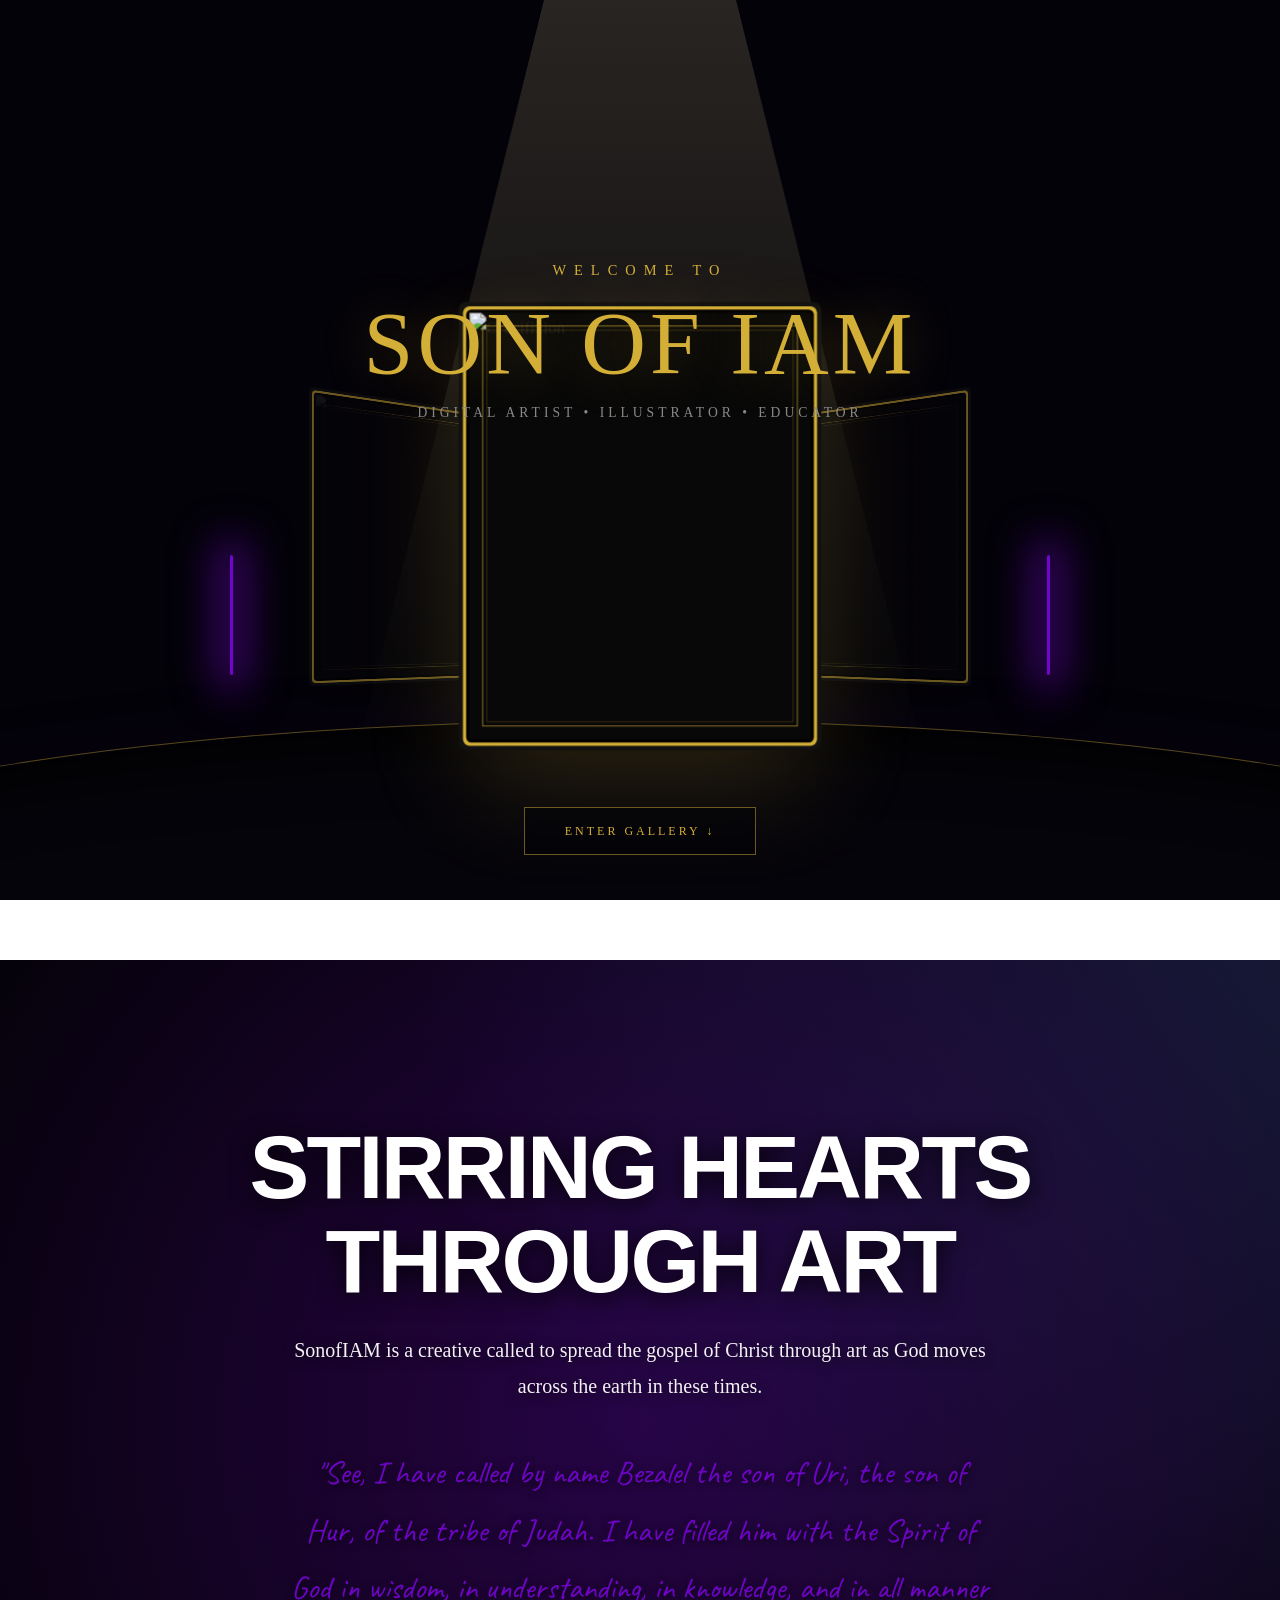
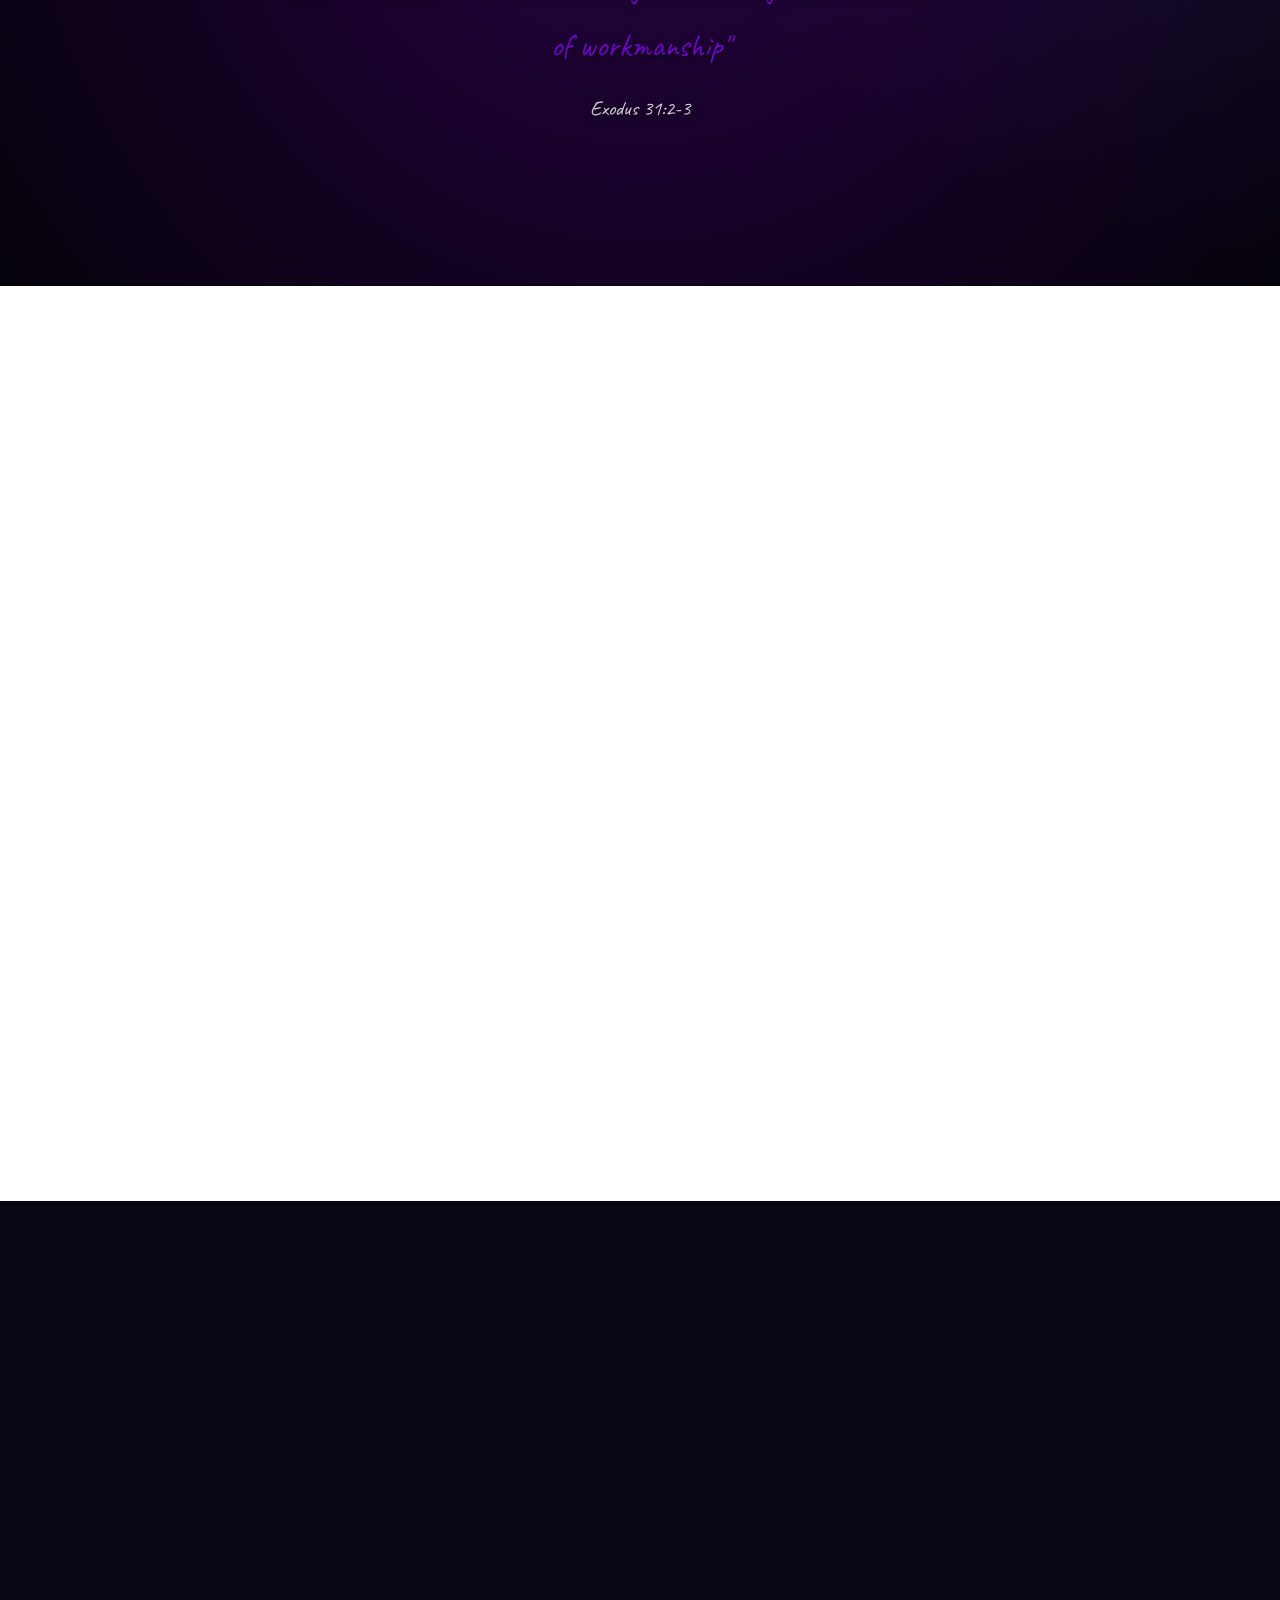
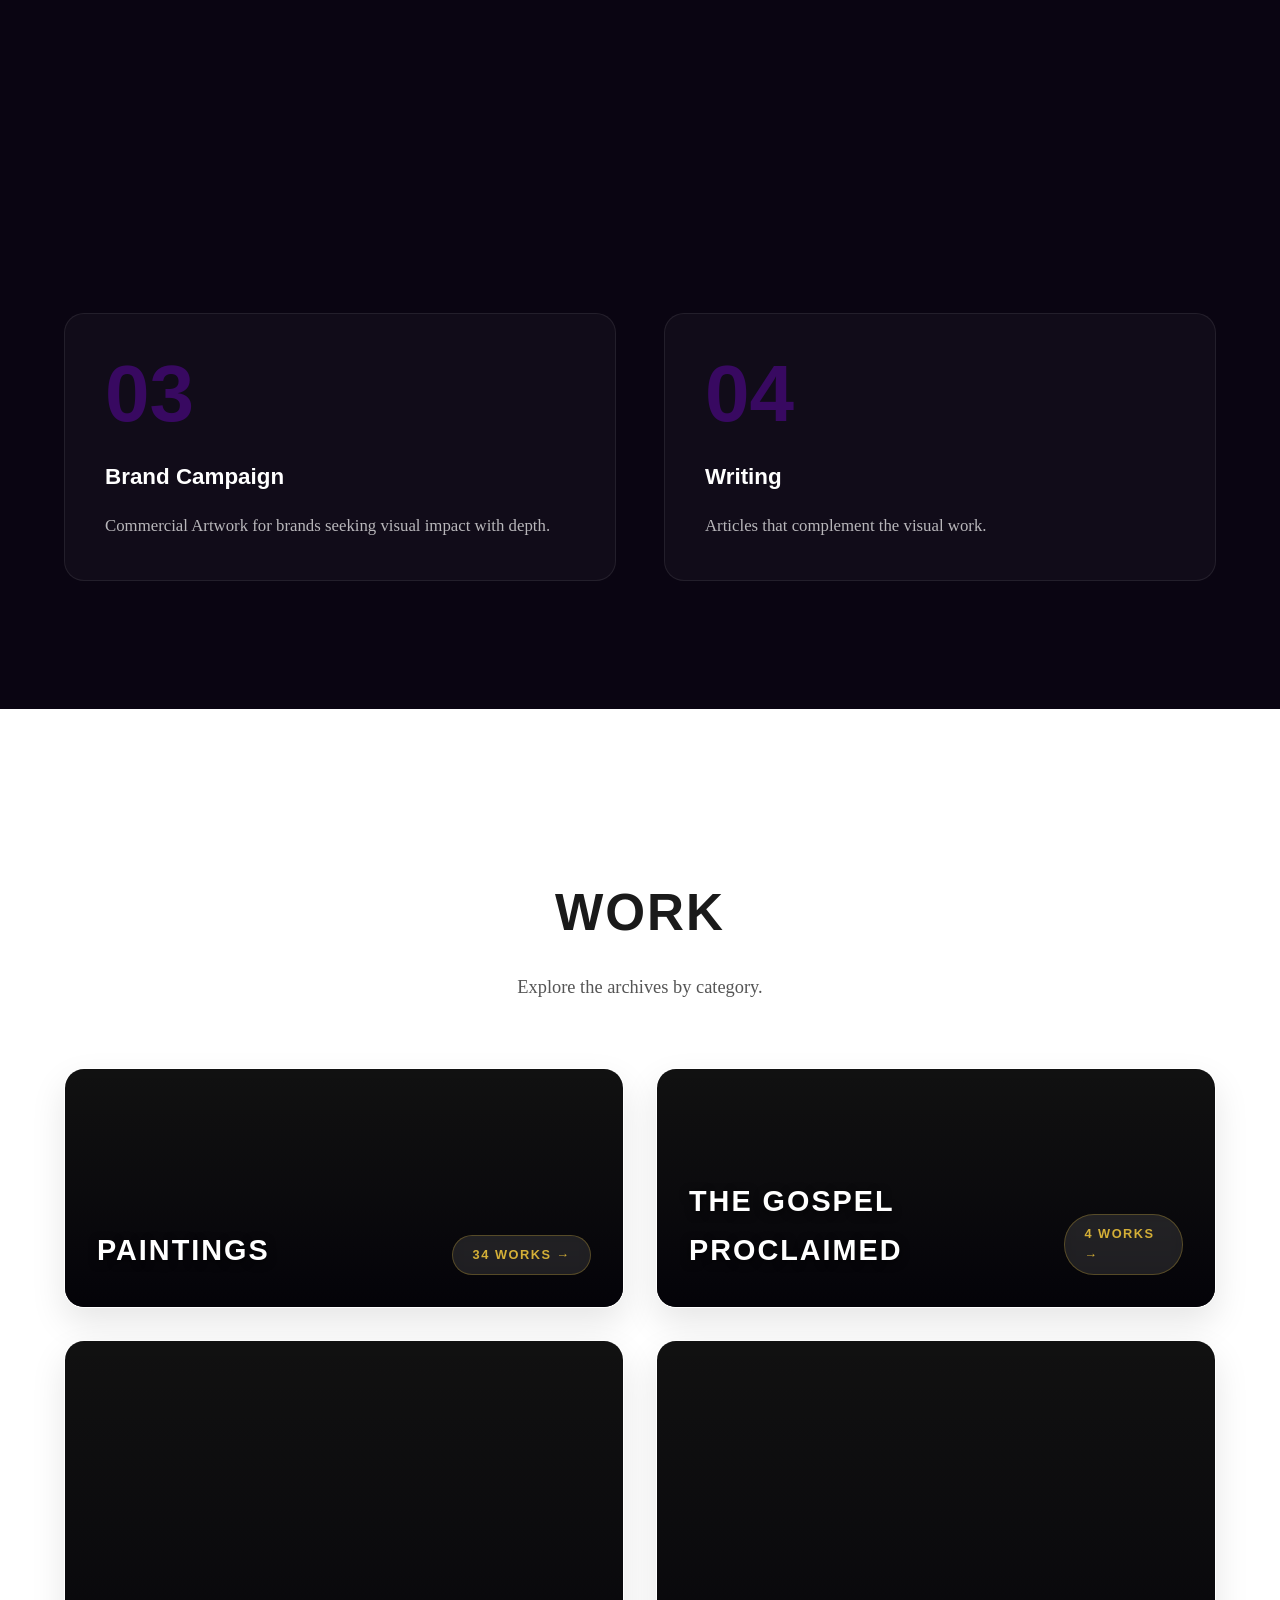
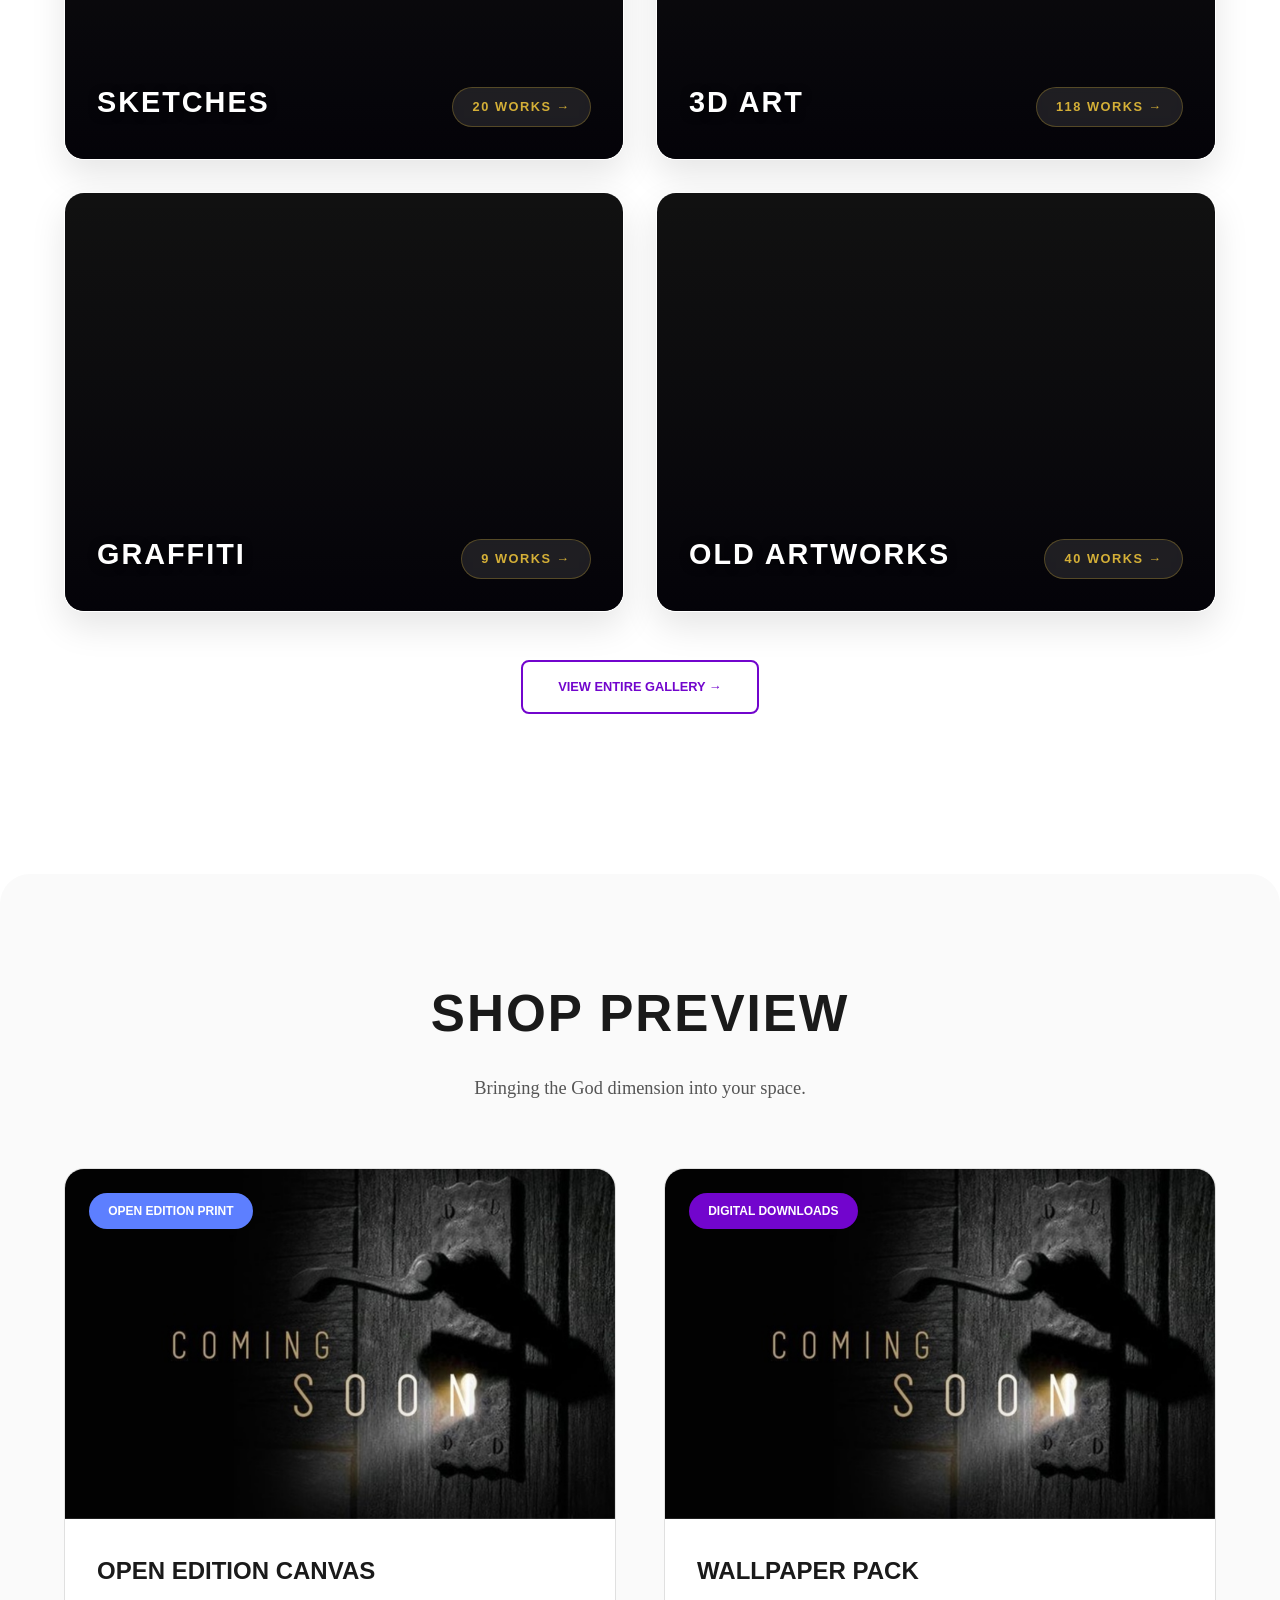
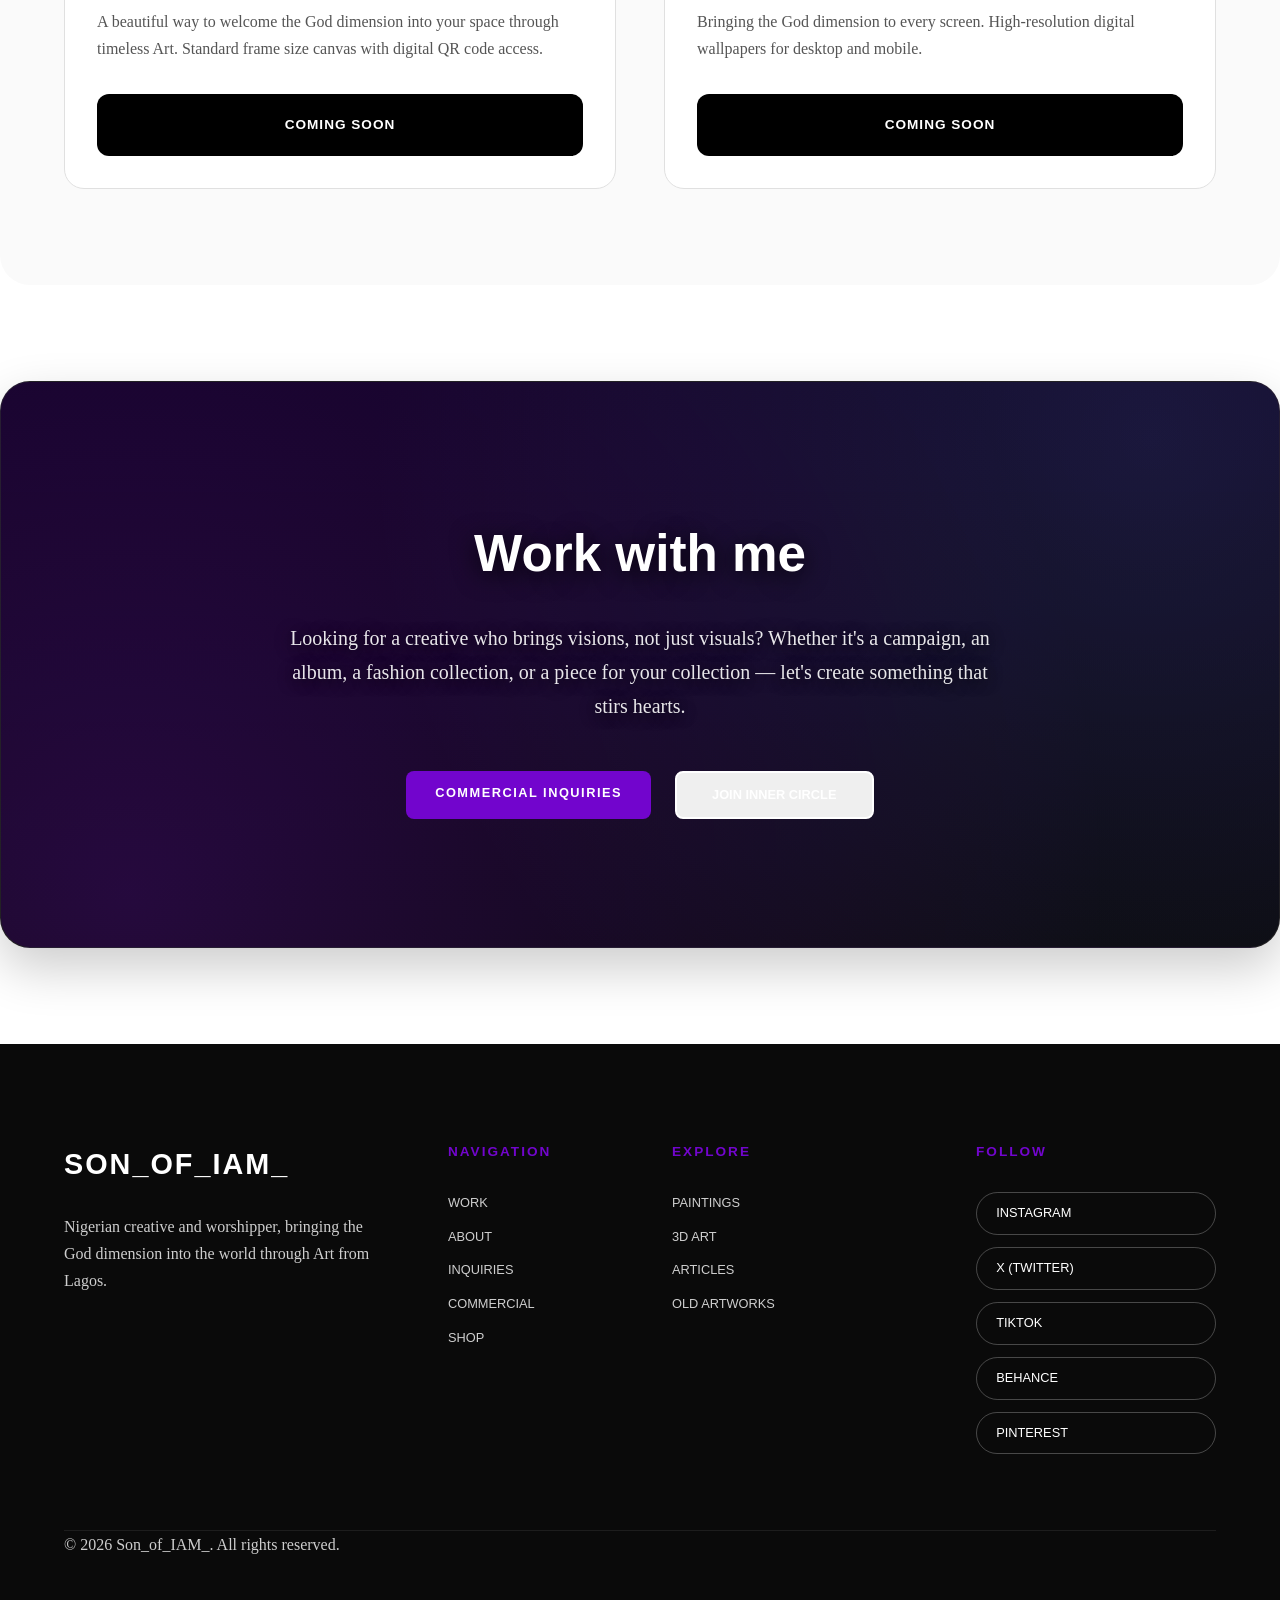
==== commit bc01e410: "Update site: fix filter bar, subcategory ordering, grid image fitting, and other pending changes" ====
--- a/index.html
+++ b/index.html
@@ -366,7 +366,7 @@
 
     <section class="home-about-split reveal">
       <div class="about-portrait">
-        <img src="Images/portrait.jpg" alt="Promise Adebayo" onerror="this.style.display='none'; this.parentElement.innerHTML='<div class=\'placeholder-text\' style=\'padding:40px;text-align:center;\'>Portrait Image<br>(Add portrait.jpg)</div>';">
+        <img src="https://res.cloudinary.com/mst703ng/image/upload/v1783696778/Self_portrait._oahstm.webp" alt="Son_of_IAM_ Self Portrait" onerror="this.style.display='none'; this.parentElement.innerHTML='<div class=\'placeholder-text\' style=\'padding:40px;text-align:center;\'>Portrait Image<br>(Add portrait.jpg)</div>';">
       </div>
       <div class="about-text-content">
         <h2 class="section-title">About</h2>
@@ -420,7 +420,7 @@
       </div>
     </section>
 
-    <section id="shop" class="shop-preview reveal">
+<section id="shop" class="shop-preview reveal">
       <div class="section-header">
         <h2 class="section-title">Shop Preview</h2>
         <p class="section-subtitle" style="max-width: 600px; margin: 0 auto;">Bringing the God dimension into your space.</p>
@@ -428,7 +428,8 @@
       <div class="shop-grid">
         <article class="shop-card">
           <div class="shop-image-wrapper">
-            <img src="Images/shop-1.jpg" alt="Open Edition" onerror="this.style.display='none'; this.parentElement.style.background='var(--bg-light)';">
+            <!-- Updated Image Source Below -->
+            <img src="Images/IMG_3760.jpg" alt="Shop Preview" onerror="this.style.display='none'; this.parentElement.style.background='var(--bg-light)';">
             <span class="badge open">Open Edition Print</span>
           </div>
           <div class="shop-info">
@@ -439,7 +440,7 @@
         </article>
         <article class="shop-card">
           <div class="shop-image-wrapper">
-            <img src="Images/shop-2.jpg" alt="Wallpaper Pack" onerror="this.style.display='none'; this.parentElement.style.background='var(--bg-light)';">
+            <img src="Images/IMG_3760.jpg" alt="Wallpaper Pack" onerror="this.style.display='none'; this.parentElement.style.background='var(--bg-light)';">
             <span class="badge limited">Digital Downloads</span>
           </div>
           <div class="shop-info">
--- a/style.css
+++ b/style.css
@@ -142,8 +142,9 @@
 =========================================== */
 .hero {
     margin-top: 60px; padding: 10rem 5%; width: 100vw; max-width: 100vw;
-    background-color: #05020a; /* Bulletproof Dark Fallback */
-    background-image: linear-gradient(rgba(20, 5, 40, 0.6), rgba(10, 10, 10, 0.8)), url('Images/hero-background.jpg');
+    background-color: #05020a;
+    /* REPLACE THE LINE BELOW */
+    background-image: linear-gradient(rgba(20, 5, 40, 0.6), rgba(10, 10, 10, 0.8)), url('https://res.cloudinary.com/mst703ng/image/upload/v1783696781/Messiah_s_Love_lrtkol.webp');
     background-size: cover; background-position: center; background-attachment: fixed;
     color: #ffffff !important; text-align: center; position: relative; overflow: hidden;
 }
@@ -465,4 +466,342 @@
     color: #ffffff;
     border-color: rgba(255,255,255,0.3);
     backdrop-filter: blur(10px);
+}
+/* ==========================================
+   HORIZONTAL FILTER BAR & PREMIUM IMAGES
+=========================================== */
+.filter-bar {
+    display: flex;
+    gap: 1rem;
+    overflow-x: auto;
+    /* This ensures it never collapses and always shows the scrollbar if needed */
+    padding: 1rem 5% 1.5rem 5%; 
+    margin-bottom: 2rem;
+    border-bottom: 1px solid var(--border-light);
+    justify-content: flex-start;
+    -webkit-overflow-scrolling: touch;
+    width: 100%;
+    min-width: 100%;
+}
+
+/* Optional: Center the filter bar on larger screens (remove if you always want it left-aligned) */
+@media (min-width: 768px) { 
+    .filter-bar { 
+        justify-content: center; 
+    } 
+}
+
+/* This invisible element stops the right-side padding from clipping */
+.filter-bar::after {
+    content: '';
+    padding-right: 5%;
+}
+
+/* Premium Custom Scrollbar */
+.filter-bar::-webkit-scrollbar { 
+    height: 4px; /* Ultra-thin */
+}
+.filter-bar::-webkit-scrollbar-track { 
+    background: transparent; 
+}
+.filter-bar::-webkit-scrollbar-thumb { 
+    background: var(--color-dominant); 
+    border-radius: 10px;
+    opacity: 0.5;
+}
+.filter-bar::-webkit-scrollbar-thumb:hover { 
+    background: var(--color-compliment); 
+}
+
+/* Filter Buttons */
+.filter-btn {
+    flex: 0 0 auto; /* This forces buttons to stay on one line and not shrink */
+    background: transparent;
+    border: 1px solid var(--border-light);
+    padding: 0.6rem 1.5rem;
+    border-radius: 30px;
+    color: var(--text-muted);
+    font-family: var(--font-primary);
+    font-weight: 600;
+    cursor: pointer;
+    transition: var(--transition);
+    text-transform: uppercase;
+    font-size: 0.8rem;
+    letter-spacing: 1px;
+}
+
+.filter-btn.active, 
+.filter-btn:hover {
+    background: var(--color-dominant);
+    color: white !important;
+    border-color: var(--color-dominant);
+    box-shadow: 0 5px 15px rgba(114, 5, 205, 0.3);
+}
+
+/* Filtered Items Logic */
+.filtered-item { 
+    transition: opacity 0.4s ease, transform 0.4s ease; 
+}
+
+.filtered-item.hidden { 
+    display: none !important; 
+}
+/* Subcategory Grids */
+.category-section > div[id$="-grid"] { display: block; }
+.subcategory-grid { display: grid; grid-template-columns: repeat(6, 1fr); grid-auto-rows: 300px; gap: 1.5rem; }
+
+/* CONTRASTING SUBFOLDER TITLES */
+.subcategory-title {
+    color: var(--color-dominant); /* Uses the brand purple for maximum pop */
+    text-shadow: 0 2px 10px rgba(114, 5, 205, 0.15); /* Subtle glow */
+    font-family: var(--font-primary);
+    font-size: 1.8rem;
+    margin: 4rem 0 2rem;
+    text-transform: uppercase;
+    letter-spacing: 2px;
+    border-bottom: 1px solid var(--border-light);
+    padding-bottom: 0.5rem;
+    width: 100%;
+}
+
+[data-theme="dark"] .subcategory-title { 
+    color: #ffffff; /* Turns pure white in dark mode for perfect contrast */
+    border-bottom-color: rgba(255,255,255,0.1);
+}
+
+/* TRANSPARENT CARDS & UNCROPPED IMAGES */
+.subcategory-grid .work-card, .subcategory-grid .archive-card { 
+    background: transparent !important; /* Removes the ugly black box */
+    border: none !important; /* Removes harsh borders */
+    box-shadow: none !important; /* Flattens to the background */
+    display: flex; align-items: center; justify-content: center; 
+    grid-column: span 2; position: relative; overflow: hidden; border-radius: 16px;
+}
+.subcategory-grid .work-card img, .subcategory-grid .archive-card img, .subcategory-grid video { 
+    object-fit: cover !important; 
+    max-height: 100%; width: 100%; 
+}
+
+.subcategory-grid .work-card:nth-child(5n+1) { grid-column: span 3; grid-row: span 2; }
+.subcategory-grid .work-card:nth-child(5n+2) { grid-column: span 3; grid-row: span 1; }
+.subcategory-grid .work-card:nth-child(5n+3) { grid-column: span 2; grid-row: span 2; }
+.subcategory-grid .work-card:nth-child(5n+4) { grid-column: span 2; grid-row: span 1; }
+.subcategory-grid .work-card:nth-child(5n+5) { grid-column: span 2; grid-row: span 1; }
+
+/* THE FLOATING GLASSMORPHISM OVERLAY */
+.overlay-info { 
+    position: absolute; 
+    bottom: 1rem; 
+    left: 1rem; 
+    right: 1rem;
+    background: rgba(20, 20, 20, 0.6); 
+    backdrop-filter: blur(12px) saturate(180%);
+    -webkit-backdrop-filter: blur(12px) saturate(180%);
+    border: 1px solid rgba(255, 255, 255, 0.15);
+    border-radius: 12px;
+    padding: 1.5rem; 
+    color: white !important; 
+    opacity: 0; 
+    transition: all 0.4s cubic-bezier(0.25, 0.46, 0.45, 0.94);
+    display: flex; 
+    flex-direction: column; 
+    justify-content: flex-start;
+    z-index: 10;
+    transform: translateY(15px);
+    box-shadow: 0 10px 30px rgba(0,0,0,0.2);
+}
+.work-card:hover .overlay-info { 
+    opacity: 1; 
+    transform: translateY(0);
+}
+
+@media (max-width: 1024px) {
+    .subcategory-grid { grid-template-columns: repeat(4, 1fr); }
+    .subcategory-grid .work-card:nth-child(5n+1) { grid-column: span 2; grid-row: span 2; }
+    .subcategory-grid .work-card:nth-child(5n+2) { grid-column: span 2; grid-row: span 1; }
+    .subcategory-grid .work-card:nth-child(5n+3) { grid-column: span 2; grid-row: span 2; }
+    .subcategory-grid .work-card:nth-child(5n+4) { grid-column: span 2; grid-row: span 1; }
+    .subcategory-grid .work-card:nth-child(5n+5) { grid-column: span 4; grid-row: span 1; }
+}
+@media (max-width: 600px) {
+    .subcategory-grid { grid-template-columns: 1fr; grid-auto-rows: 350px; }
+    .subcategory-grid .work-card, .subcategory-grid .archive-card { grid-column: span 1 !important; grid-row: span 1 !important; }
+}
+/* RIGHT-SIDE CATEGORY SLIDER */
+.category-slider {
+    position: fixed;
+    right: 30px;
+    top: 50%;
+    transform: translateY(-50%);
+    z-index: 50;
+    display: flex;
+    flex-direction: column;
+    gap: 22px;
+    align-items: flex-end;
+}
+.slider-dot {
+    position: relative;
+    width: 10px;
+    height: 10px;
+    border-radius: 50%;
+    background: rgba(150, 150, 150, 0.4);
+    border: 1px solid rgba(212, 175, 55, 0.3);
+    transition: all 0.4s cubic-bezier(0.25, 0.46, 0.45, 0.94);
+    text-decoration: none;
+}
+.slider-dot::after {
+    content: attr(data-label);
+    position: absolute;
+    right: 22px;
+    top: 50%;
+    transform: translateY(-50%);
+    white-space: nowrap;
+    font-family: var(--font-primary);
+    font-size: 0.75rem;
+    letter-spacing: 1px;
+    text-transform: uppercase;
+    color: var(--text-dark);
+    background: var(--bg-light);
+    padding: 5px 12px;
+    border-radius: 20px;
+    opacity: 0;
+    pointer-events: none;
+    transform: translateY(-50%) translateX(10px);
+    transition: all 0.3s ease;
+    box-shadow: 0 5px 20px rgba(0,0,0,0.1);
+}
+.slider-dot:hover::after {
+    opacity: 1;
+    transform: translateY(-50%) translateX(0);
+}
+.slider-dot:hover {
+    background: #d4af37;
+    transform: scale(1.3);
+}
+.slider-dot.active {
+    background: #7205cd;
+    border-color: #d4af37;
+    width: 12px;
+    height: 12px;
+    box-shadow: 0 0 15px rgba(114, 5, 205, 0.6);
+}
+@media (max-width: 900px) {
+    .category-slider { display: none; } /* Hide on mobile — dots don't work well on touch, nav menu covers it */
+}
+
+:root {
+    --color-gold: #d4af37;
+}
+
+/* ============ CATEGORY SECTION ATMOSPHERE SYSTEM ============ */
+.category-section {
+    position: relative;
+    overflow: hidden;
+}
+
+/* Subtle grain texture on every category section */
+.category-section::after {
+    content: '';
+    position: absolute;
+    inset: 0;
+    background-image: url("data:image/svg+xml,%3Csvg xmlns='http://www.w3.org/2000/svg' width='180' height='180'%3E%3Cfilter id='n'%3E%3CfeTurbulence type='fractalNoise' baseFrequency='0.85' numOctaves='2' stitchTiles='stitch'/%3E%3C/filter%3E%3Crect width='100%25' height='100%25' filter='url(%23n)'/%3E%3C/svg%3E");
+    opacity: 0.05;
+    mix-blend-mode: overlay;
+    pointer-events: none;
+    z-index: 0;
+}
+[data-theme="dark"] .category-section::after { opacity: 0.08; }
+
+/* Gold divider line between sections */
+.category-section:not(:first-of-type)::before {
+    content: '';
+    position: absolute;
+    top: 0; left: 50%;
+    transform: translateX(-50%);
+    width: min(500px, 60%);
+    height: 1px;
+    background: linear-gradient(90deg, transparent, rgba(212, 175, 55, 0.6), transparent);
+    z-index: 1;
+}
+
+/* Keep real content above the grain layer */
+.category-section > * { position: relative; z-index: 2; }
+
+/* Alternating tint blocks */
+#paintings, [id="3d-art"], #old-artworks {
+    background: var(--bg-light);
+    border-radius: 30px;
+    margin: 2rem auto;
+}
+#graffiti, #gospel {
+    background: transparent;
+}
+
+/* ============ PER-CATEGORY COLOR GLOW ============ */
+.category-header { position: relative; }
+
+#paintings .category-header::before,
+[id="3d-art"] .category-header::before,
+#gospel .category-header::before,
+#graffiti .category-header::before,
+#old-artworks .category-header::before {
+    content: '';
+    position: absolute;
+    top: -60px; left: 50%;
+    transform: translateX(-50%);
+    width: 500px; height: 300px;
+    border-radius: 50%;
+    filter: blur(80px);
+    z-index: -1;
+    opacity: 0.35;
+}
+
+#paintings .category-header::before { background: radial-gradient(circle, var(--color-dominant), transparent 70%); } /* purple — worshipful */
+#graffiti .category-header::before { background: radial-gradient(circle, #ff8c42, transparent 70%); } /* warm street energy */
+[id="3d-art"] .category-header::before { background: radial-gradient(circle, #5D7FFF, transparent 70%); } /* cool electric */
+#gospel .category-header::before { background: radial-gradient(circle, var(--color-gold), transparent 70%); opacity: 0.45; } /* radiant gold */
+#old-artworks .category-header::before { background: radial-gradient(circle, #999999, transparent 70%); opacity: 0.2; }
+#old-artworks { filter: saturate(0.9); } /* archival, slightly desaturated */
+
+/* ==========================================
+   LIVE BACKGROUND: ETHEREAL DUST PARTICLES
+=========================================== */
+#particle-container {
+    position: fixed;
+    top: 0; left: 0;
+    width: 100vw; height: 100vh;
+    pointer-events: none; /* Ensures you can still click the art */
+    z-index: -1; /* Keeps the particles behind everything */
+    overflow: hidden;
+}
+
+.ambient-particle {
+    position: absolute;
+    border-radius: 50%;
+    /* A subtle glowing mix of gold and white */
+    background: radial-gradient(circle, rgba(212, 175, 55, 0.8) 0%, rgba(255, 255, 255, 0) 80%);
+    box-shadow: 0 0 10px rgba(212, 175, 55, 0.4);
+    animation: float-up linear infinite;
+}
+
+[data-theme="dark"] .ambient-particle {
+    background: radial-gradient(circle, rgba(114, 5, 205, 0.8) 0%, rgba(255, 255, 255, 0) 80%);
+    box-shadow: 0 0 10px rgba(114, 5, 205, 0.4);
+}
+
+@keyframes float-up {
+    0% { 
+        transform: translateY(105vh) scale(0.5); 
+        opacity: 0; 
+    }
+    20% { 
+        opacity: 1; 
+    }
+    80% { 
+        opacity: 1; 
+    }
+    100% { 
+        transform: translateY(-10vh) scale(1.5); 
+        opacity: 0; 
+    }
 }
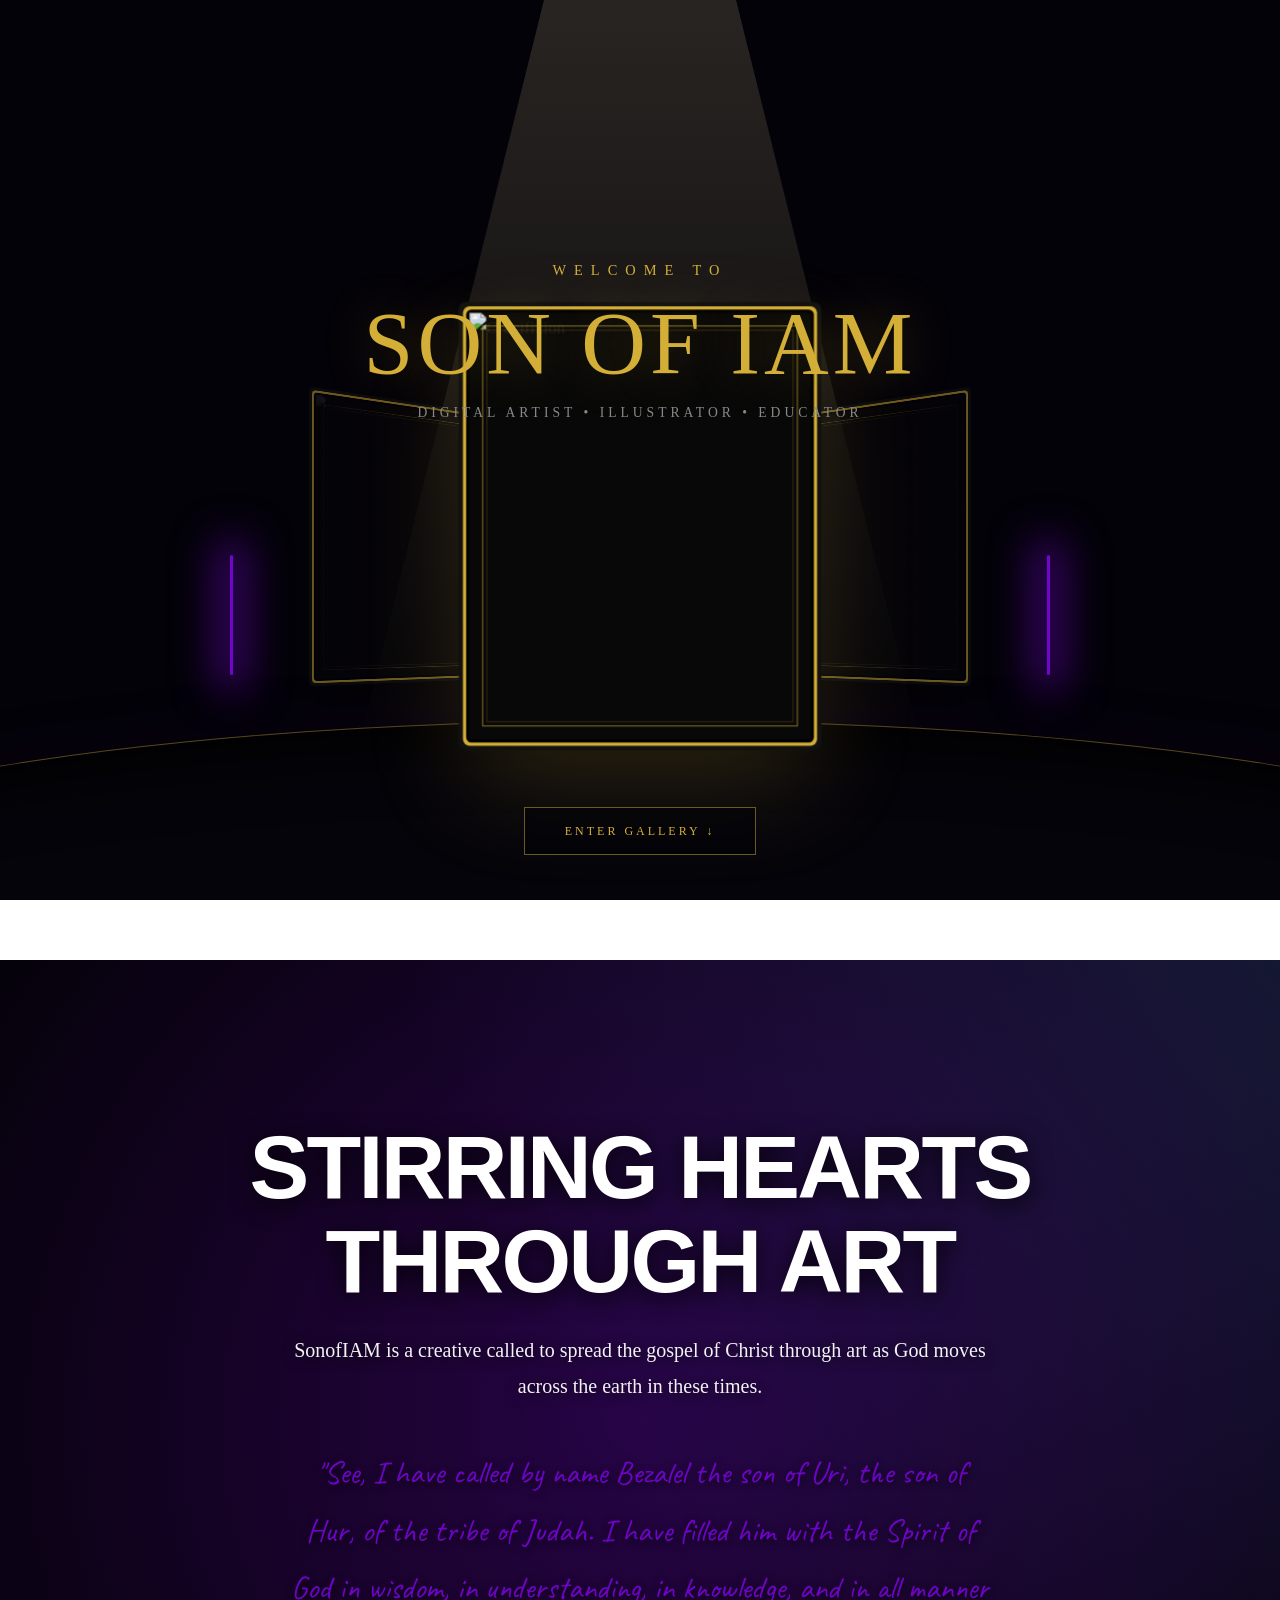
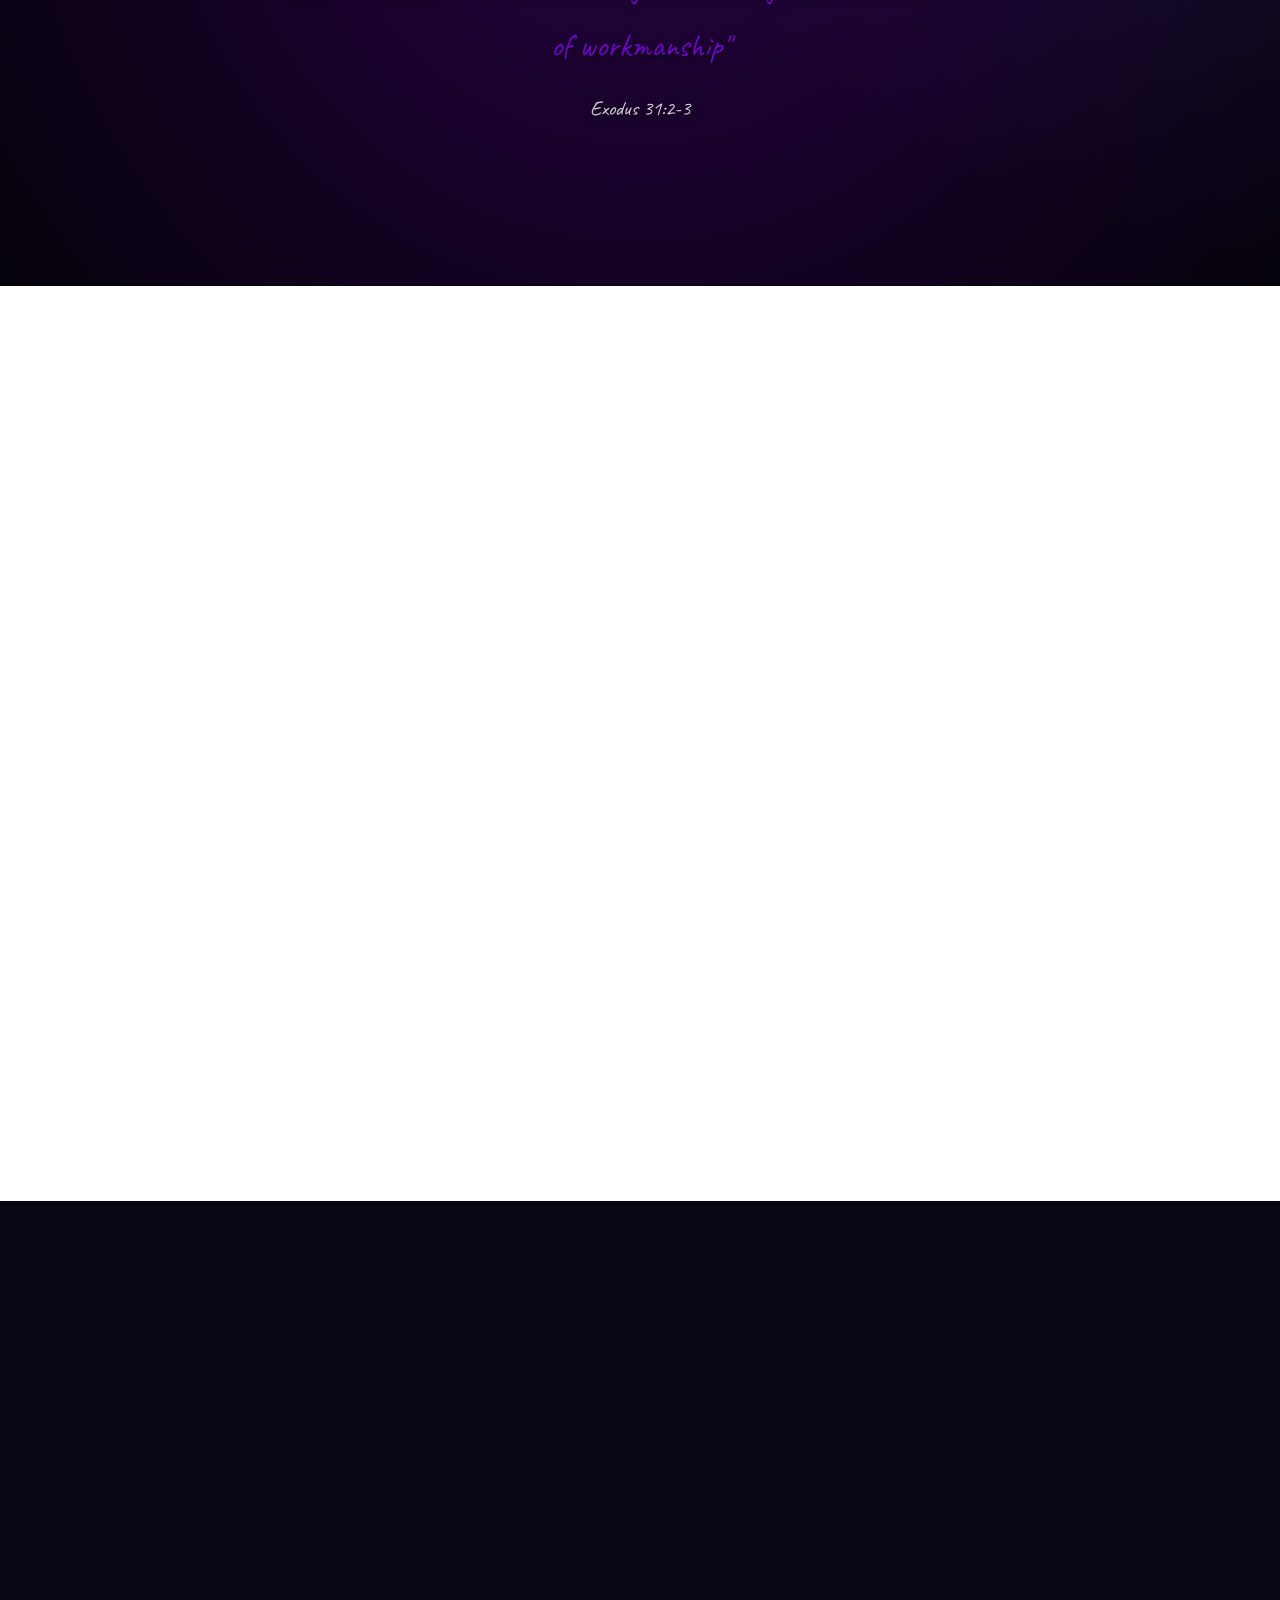
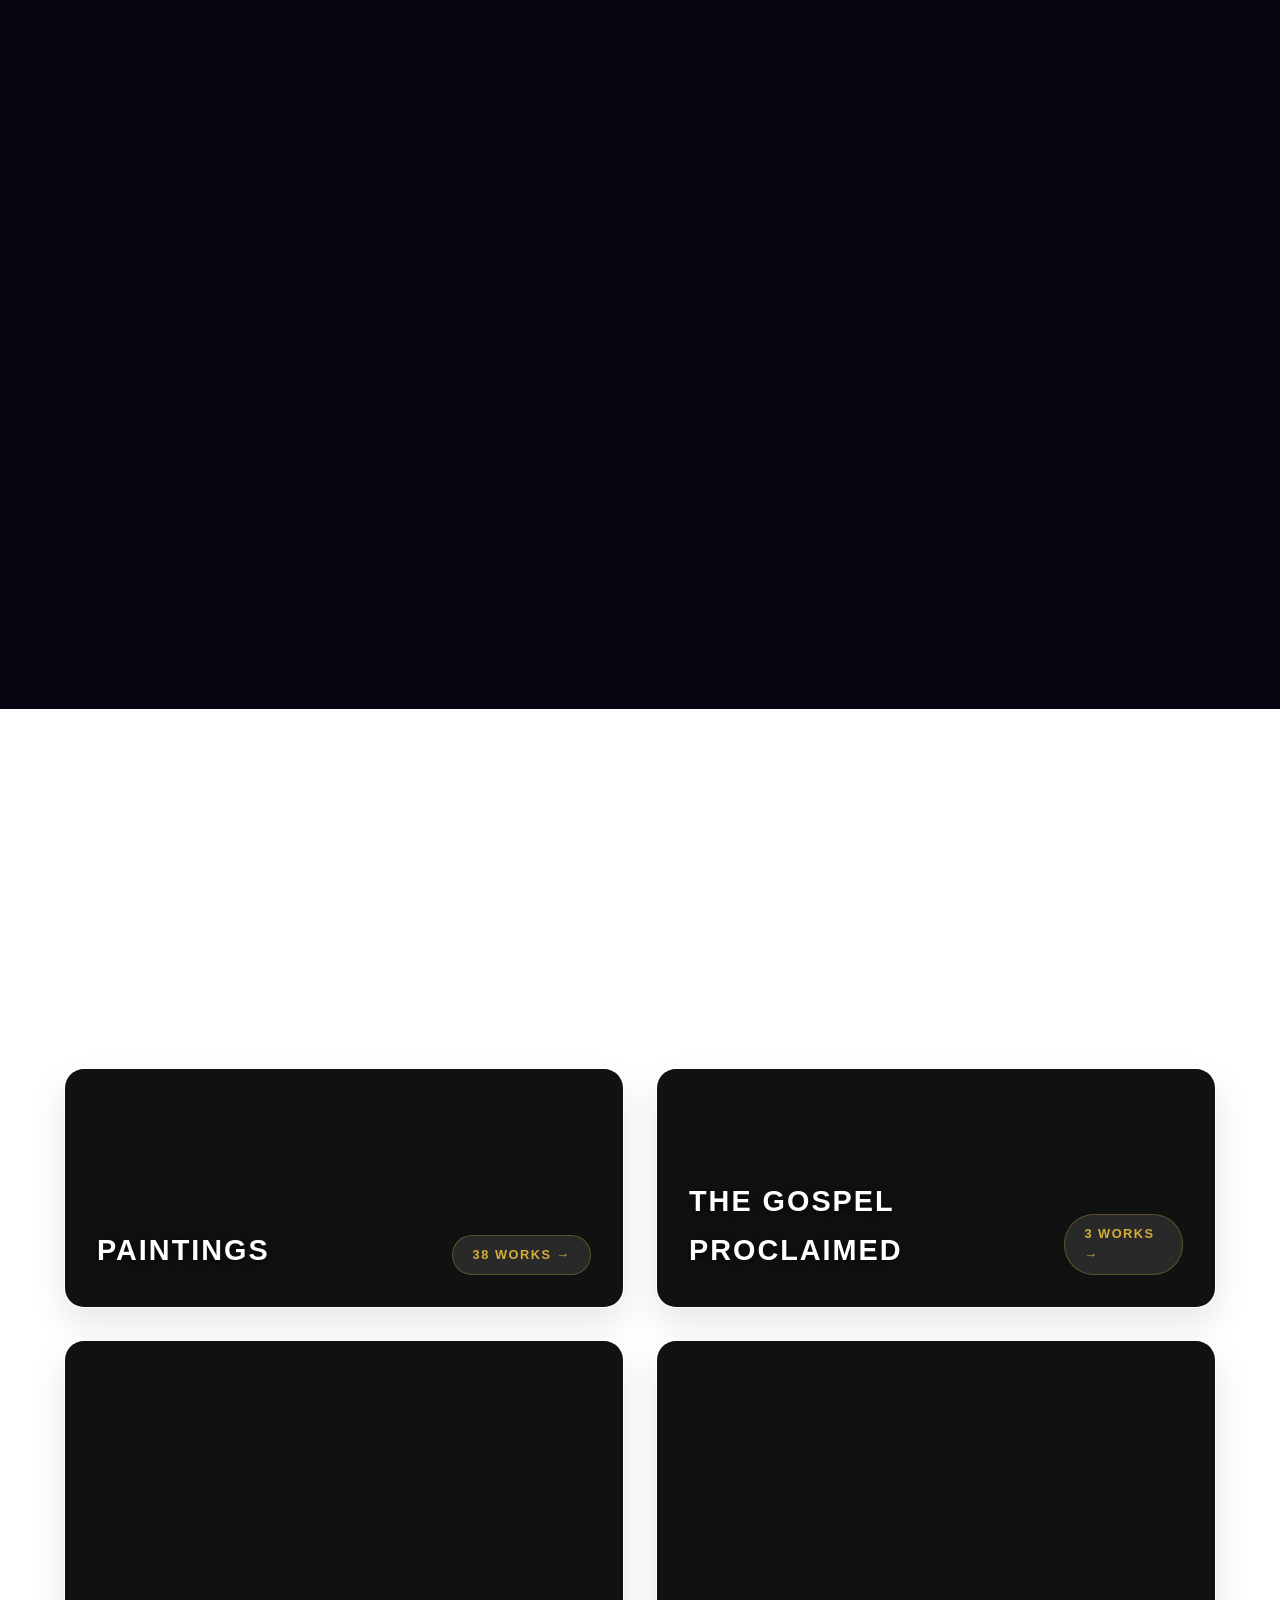
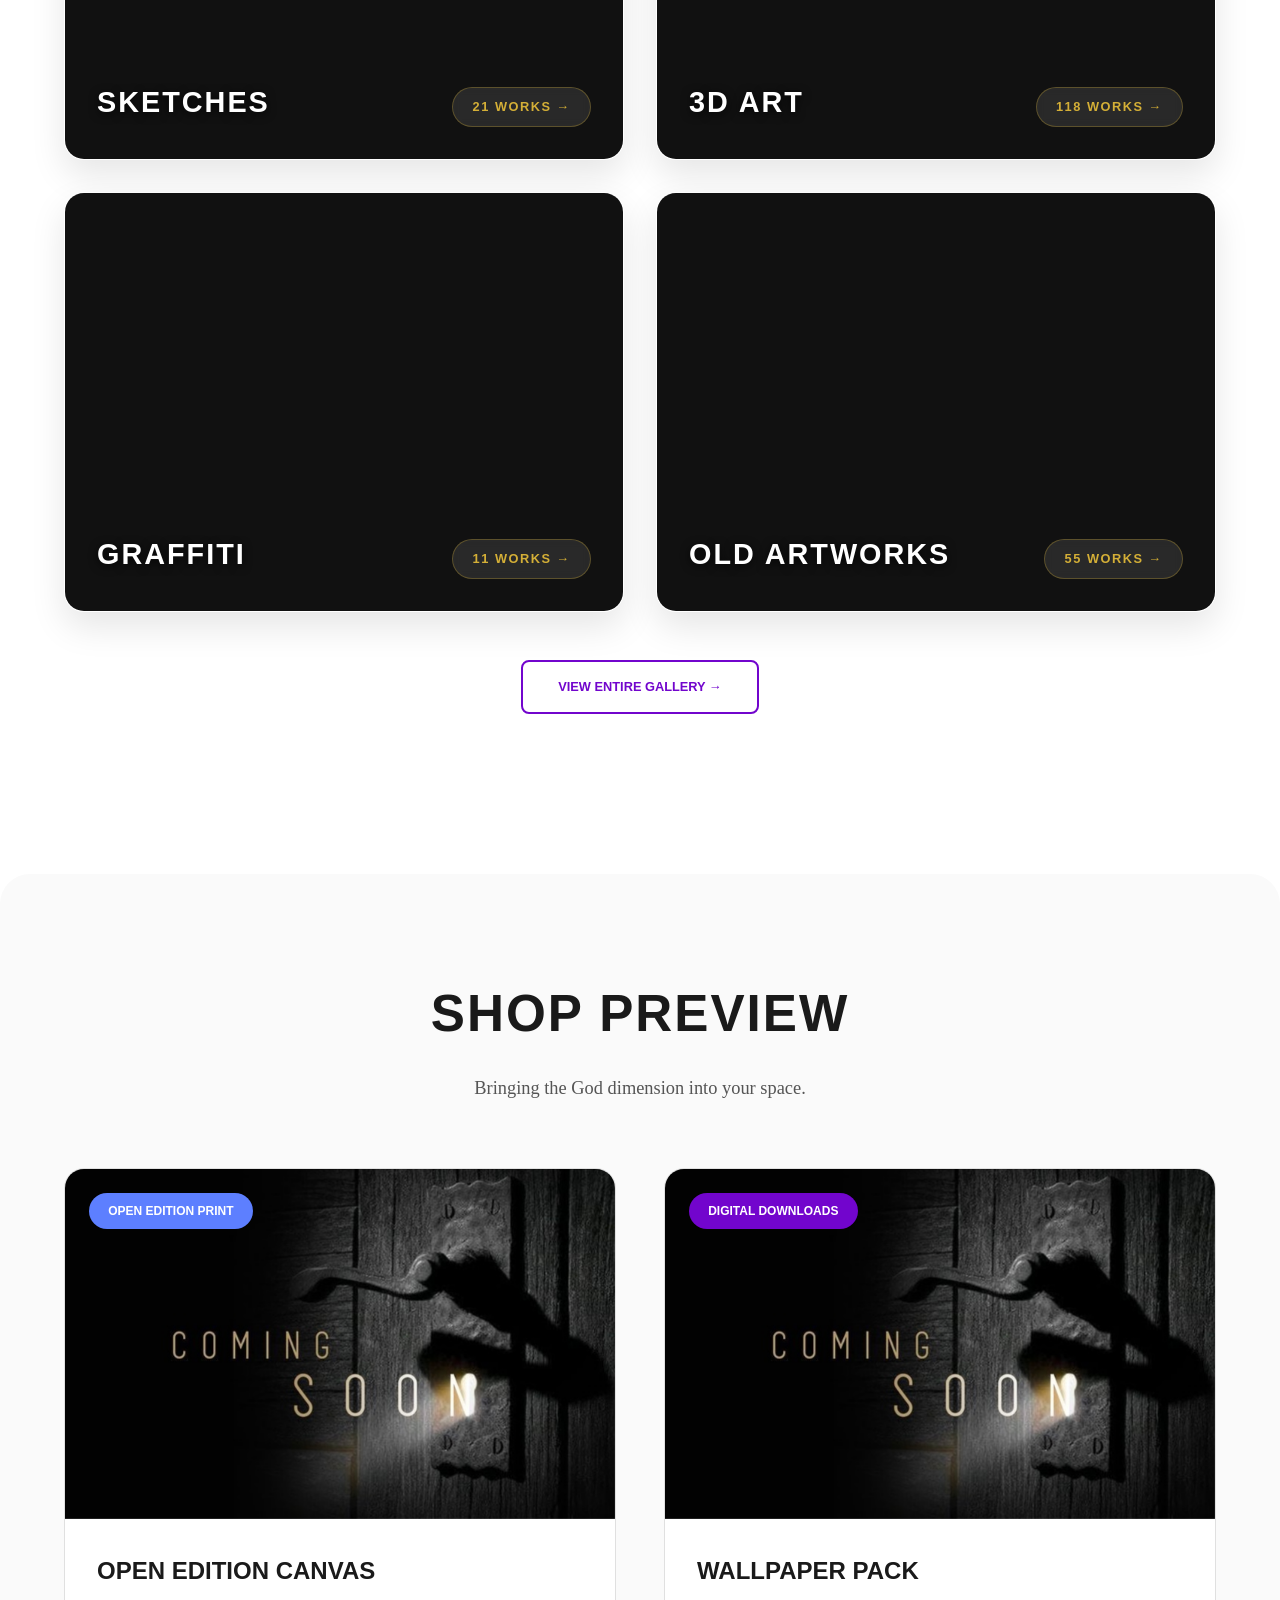
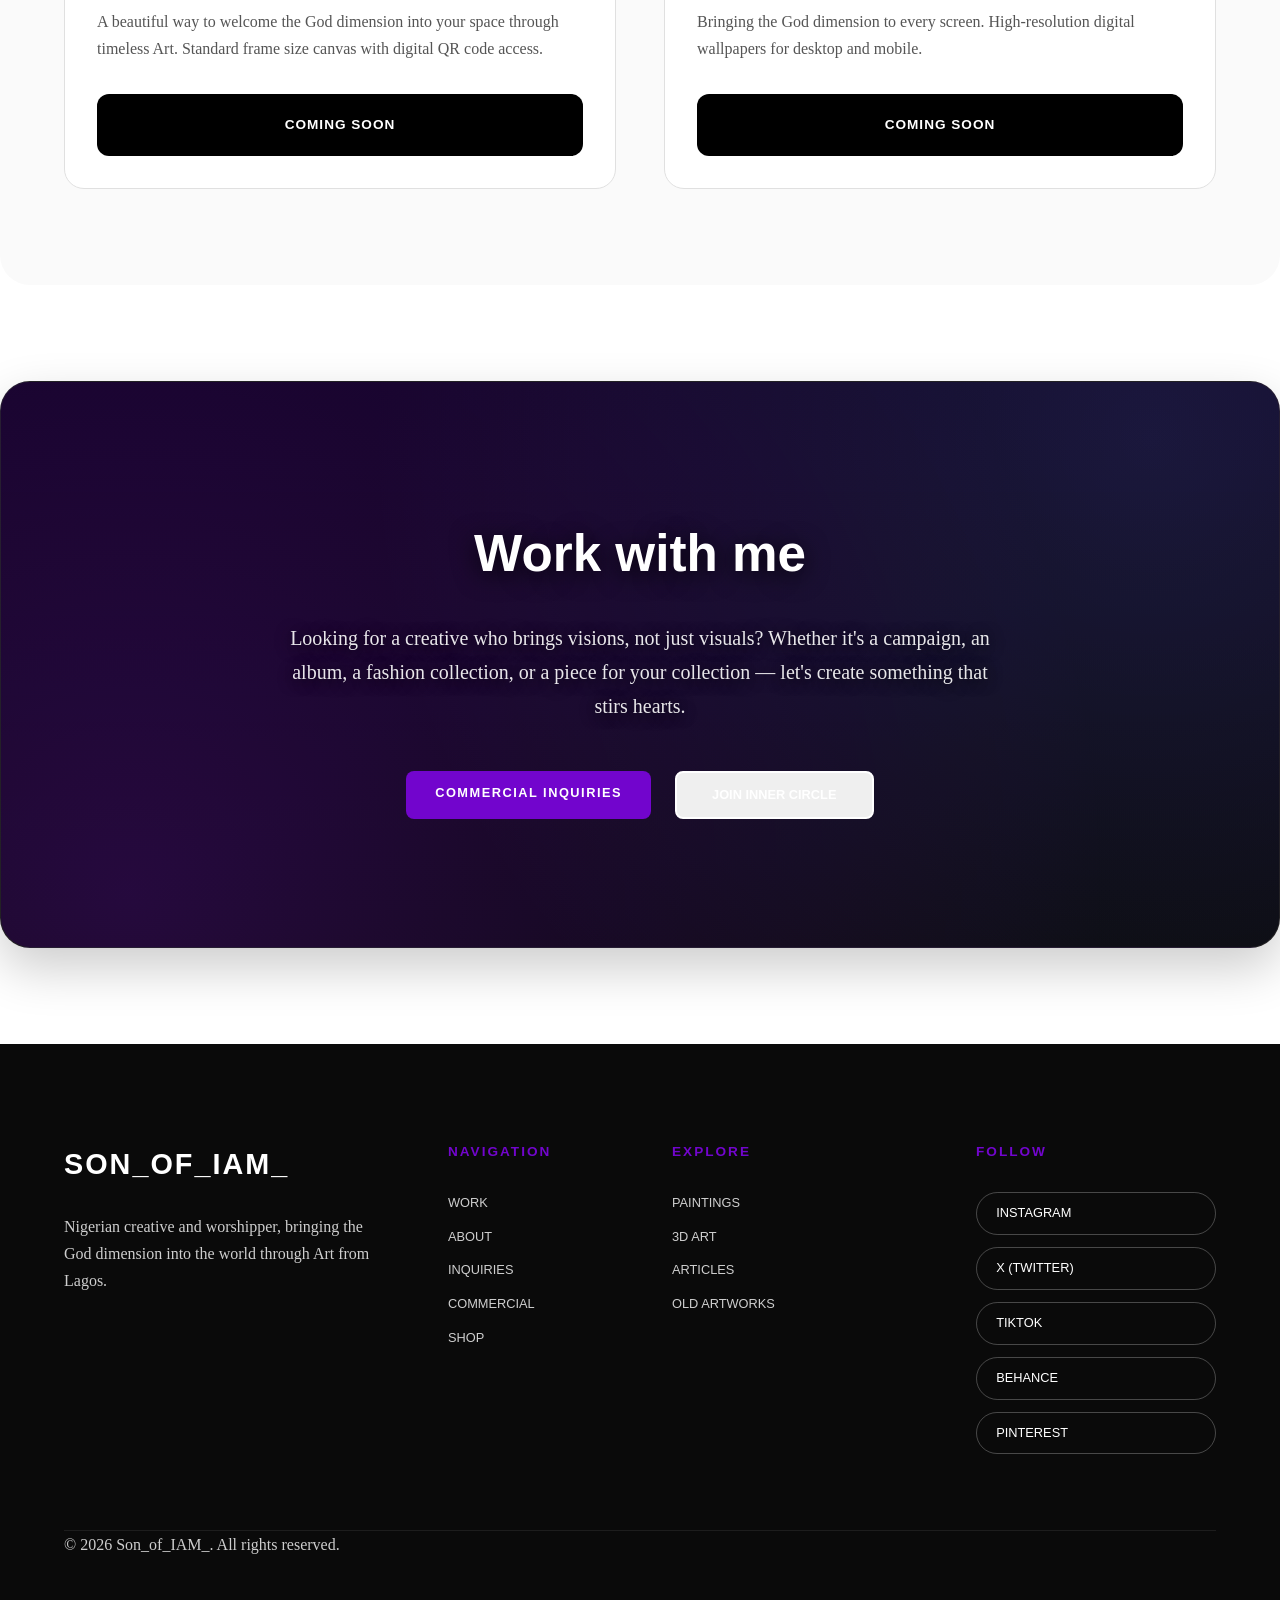
==== commit 0747adca: "Finalizing premium website: fixed raw image URLs, patched gallery loops, and applied mobile UI fixes" ====
--- a/index.html
+++ b/index.html
@@ -9,7 +9,7 @@
 <link rel="preconnect" href="https://fonts.googleapis.com">
 <link rel="preconnect" href="https://fonts.gstatic.com" crossorigin>
 <link href="https://fonts.googleapis.com/css2?family=Caveat:wght@400;600;700&family=Optima&display=swap" rel="stylesheet">
-<link rel="stylesheet" href="style.css">
+<link rel="stylesheet" href="style.css?v=2.0">
 
 <!-- Custom Domain SEO / Open Graph Tags -->
 <meta property="og:title" content="Son_of_IAM_ | Stirring Hearts Through Art">
@@ -366,7 +366,7 @@
 
     <section class="home-about-split reveal">
       <div class="about-portrait">
-        <img src="https://res.cloudinary.com/mst703ng/image/upload/v1783696778/Self_portrait._oahstm.webp" alt="Son_of_IAM_ Self Portrait" onerror="this.style.display='none'; this.parentElement.innerHTML='<div class=\'placeholder-text\' style=\'padding:40px;text-align:center;\'>Portrait Image<br>(Add portrait.jpg)</div>';">
+        <img src="https://res.cloudinary.com/mst703ng/image/upload/v1783785778/Self_portrait._painting_kihuxb.webp" alt="Son_of_IAM_ Self Portrait" onerror="this.style.display='none'; this.parentElement.innerHTML='<div class=\'placeholder-text\' style=\'padding:40px;text-align:center;\'>Portrait Image<br>(Add portrait.jpg)</div>';">
       </div>
       <div class="about-text-content">
         <h2 class="section-title">About</h2>
@@ -544,22 +544,7 @@
   </div>
 </div>
 
-<script src="script.js"></script>
-
-<!-- AUTO-SCROLL LOGIC FOR CINEMATIC LANDING -->
-<script>
-document.addEventListener('DOMContentLoaded', () => {
-    const items = document.querySelectorAll('.carousel-item');
-    if(items.length === 0) return;
-    let positions = ['center', 'right', 'hidden', 'hidden', 'left'];
-    setInterval(() => {
-        positions.unshift(positions.pop());
-        items.forEach((item, index) => {
-            item.className = 'carousel-item ' + positions[index];
-        });
-    }, 3500); 
-});
-</script>
+<script src="script.js?v=2.0"></script>
 
 </body>
 </html>
--- a/style.css
+++ b/style.css
@@ -144,7 +144,7 @@
     margin-top: 60px; padding: 10rem 5%; width: 100vw; max-width: 100vw;
     background-color: #05020a;
     /* REPLACE THE LINE BELOW */
-    background-image: linear-gradient(rgba(20, 5, 40, 0.6), rgba(10, 10, 10, 0.8)), url('https://res.cloudinary.com/mst703ng/image/upload/v1783696781/Messiah_s_Love_lrtkol.webp');
+    background-image: linear-gradient(rgba(20, 5, 40, 0.6), rgba(10, 10, 10, 0.8)), url('https://res.cloudinary.com/mst703ng/image/upload/v1783785775/Messiah_s_Love_painting_ihro5h.webp');
     background-size: cover; background-position: center; background-attachment: fixed;
     color: #ffffff !important; text-align: center; position: relative; overflow: hidden;
 }
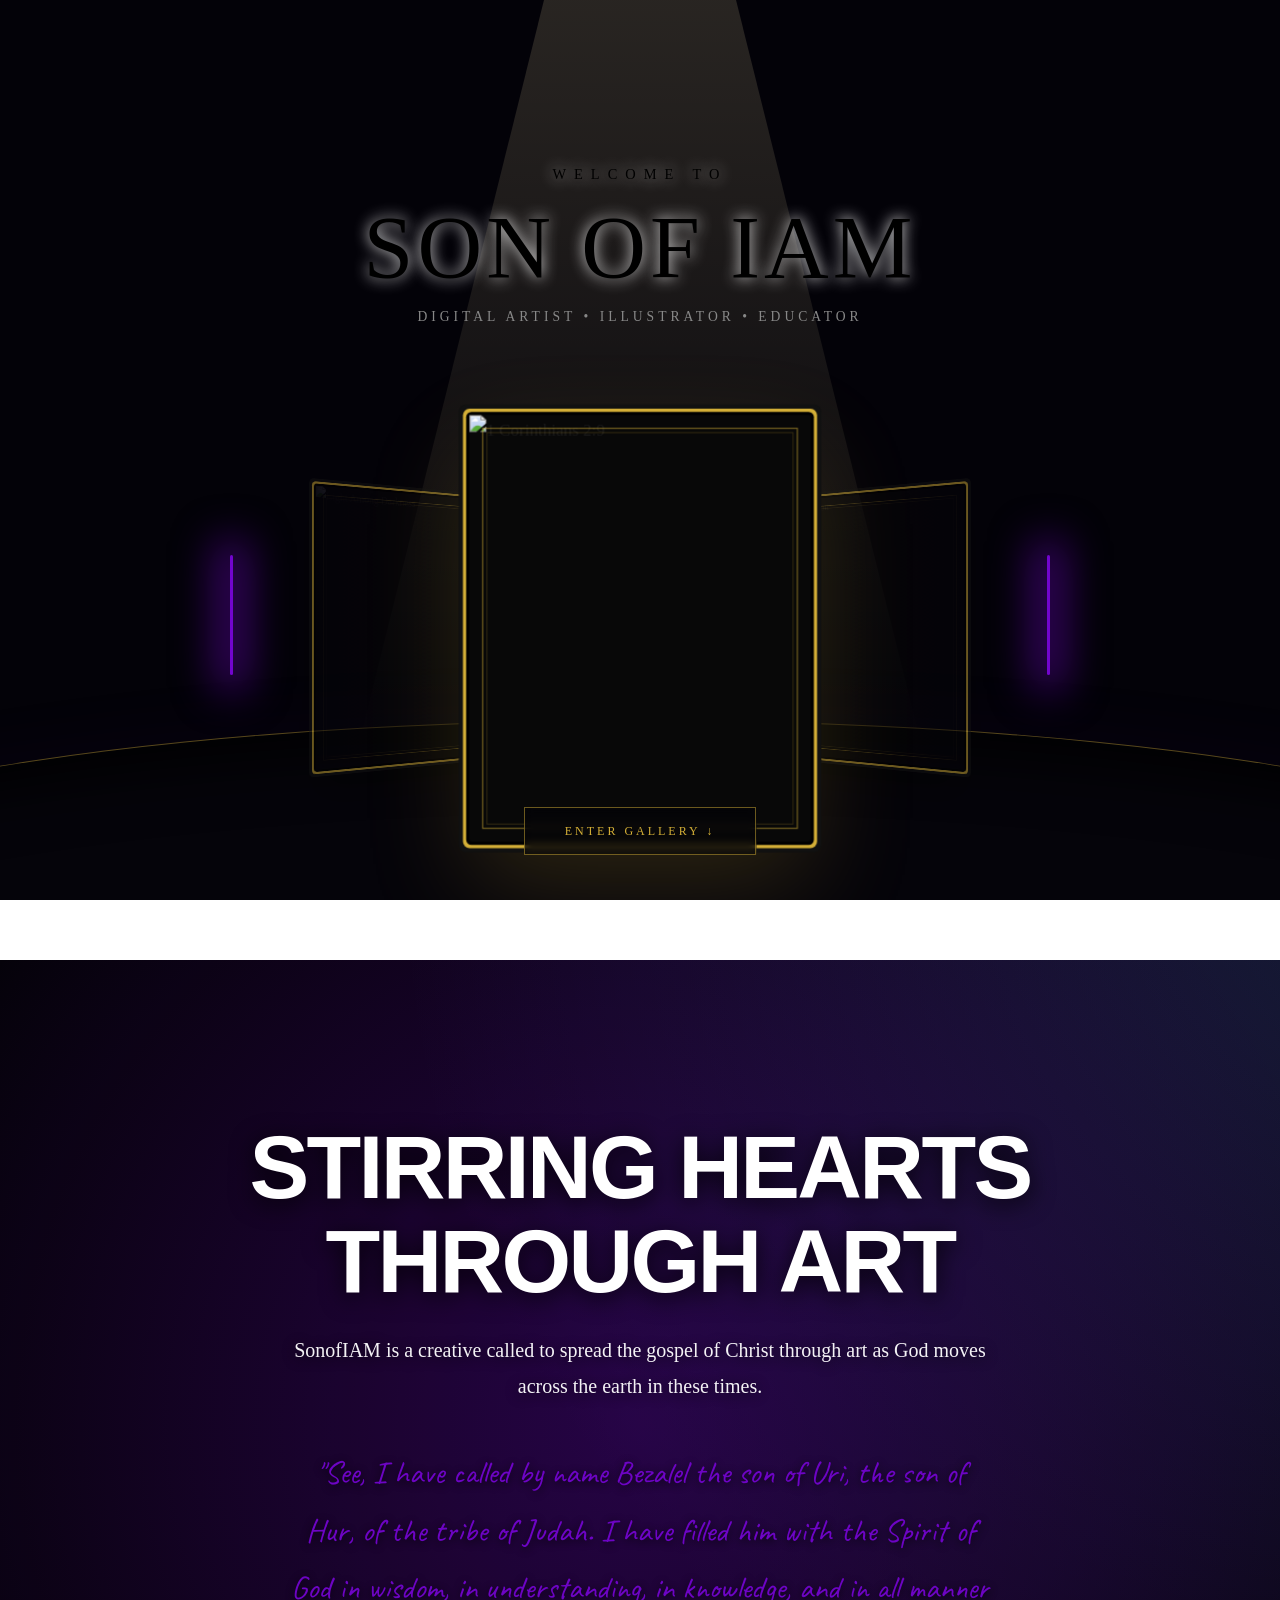
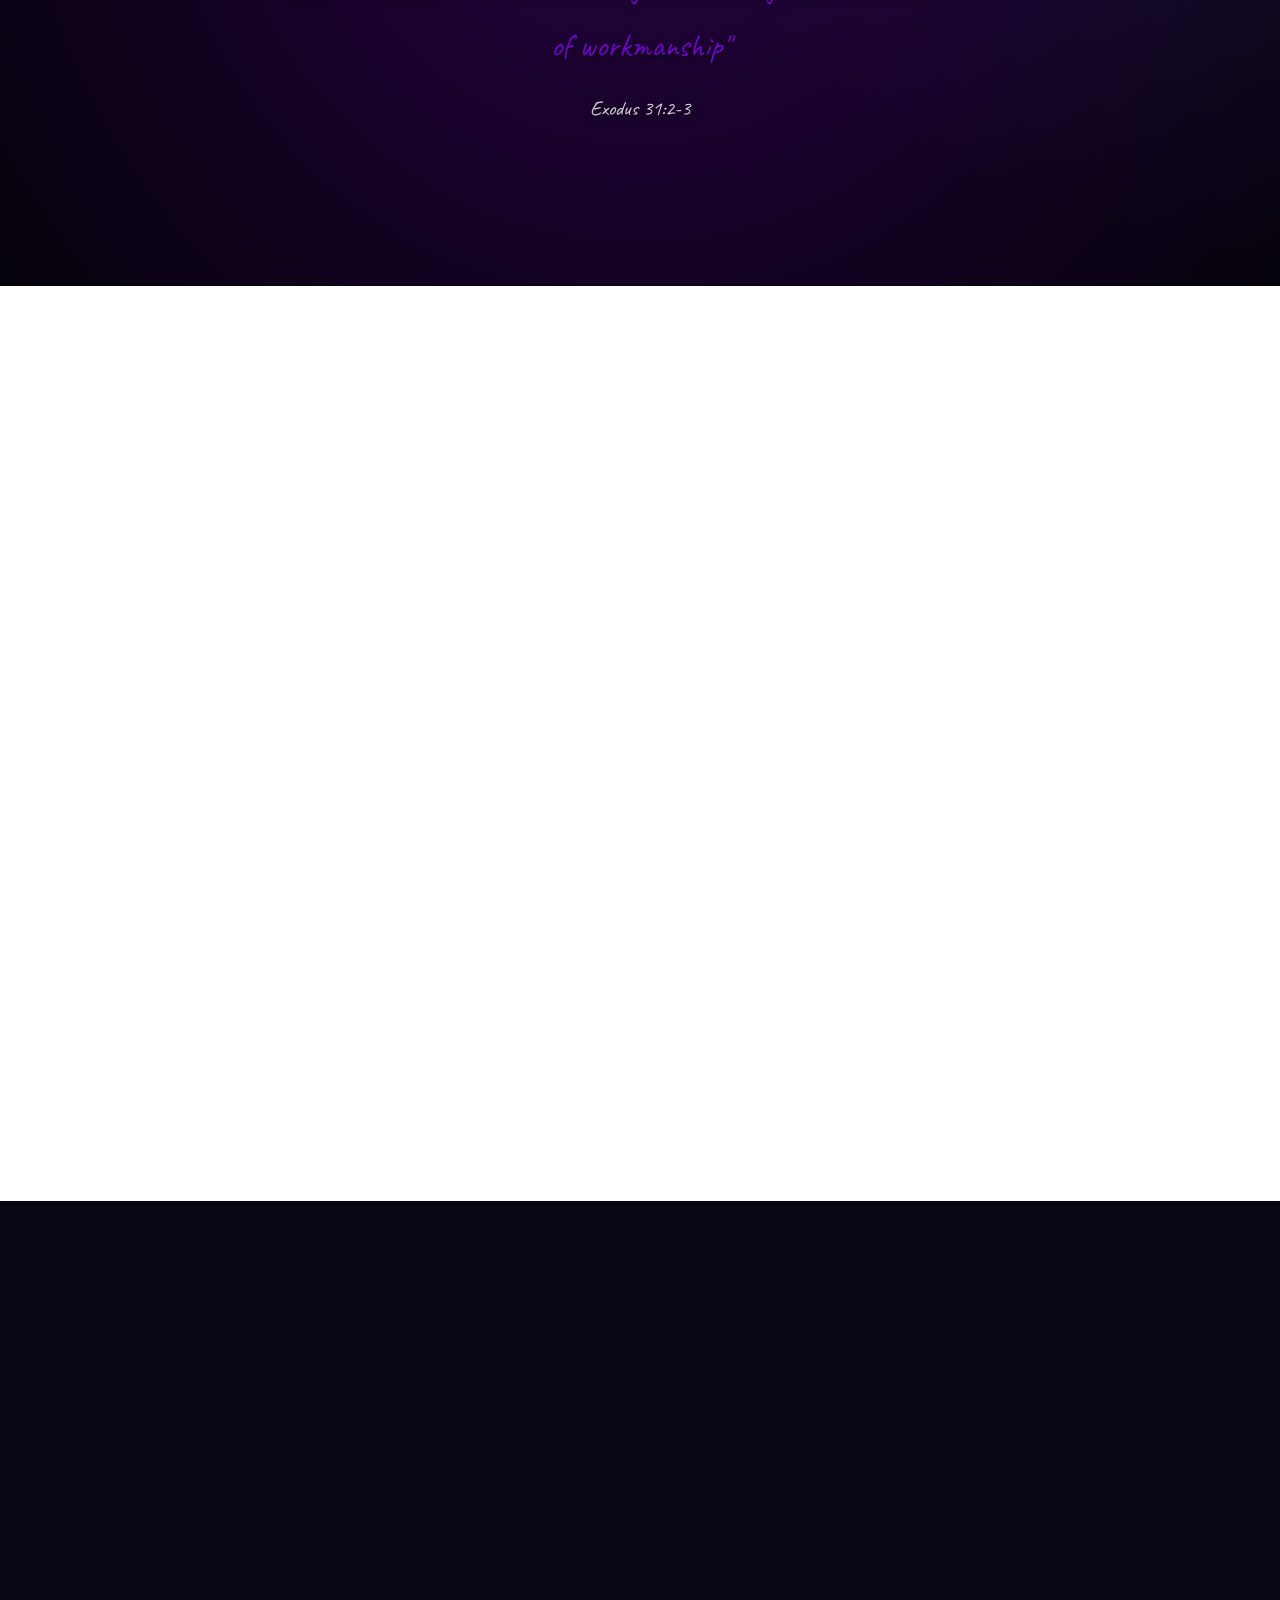
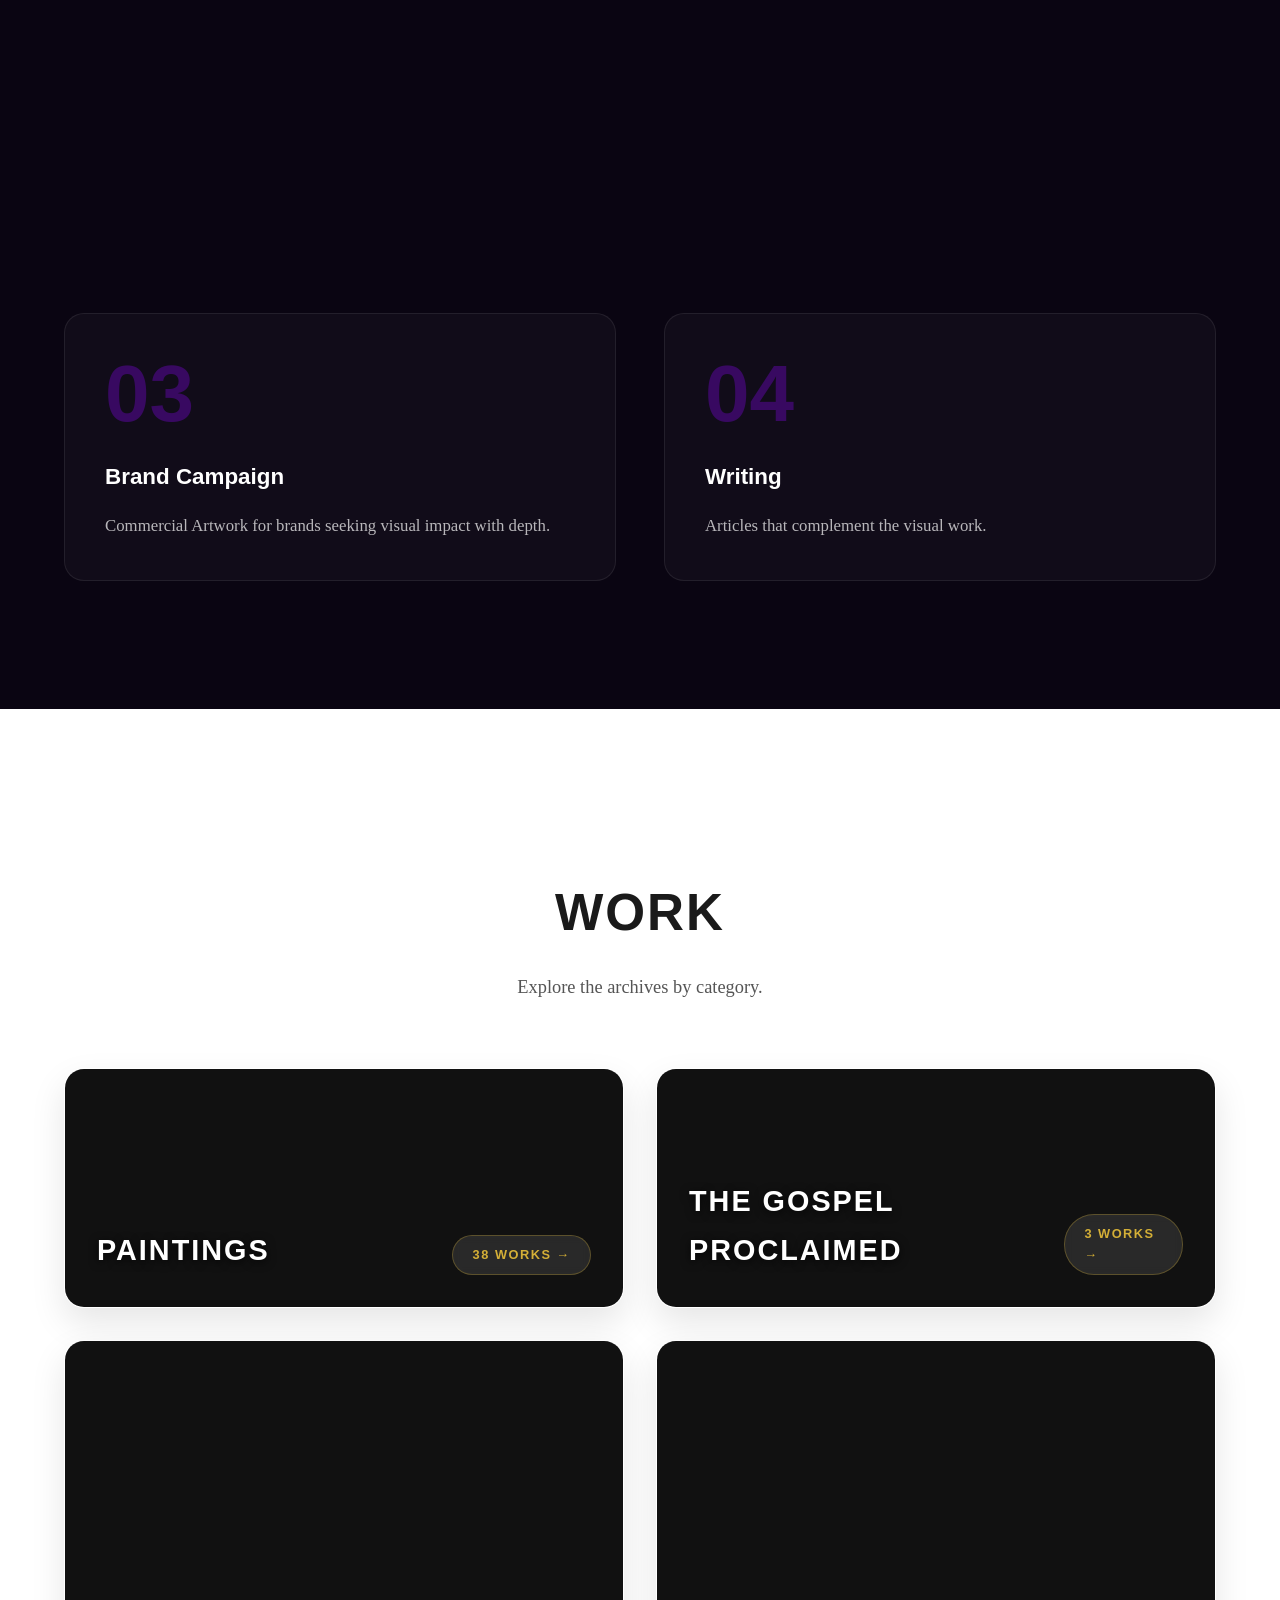
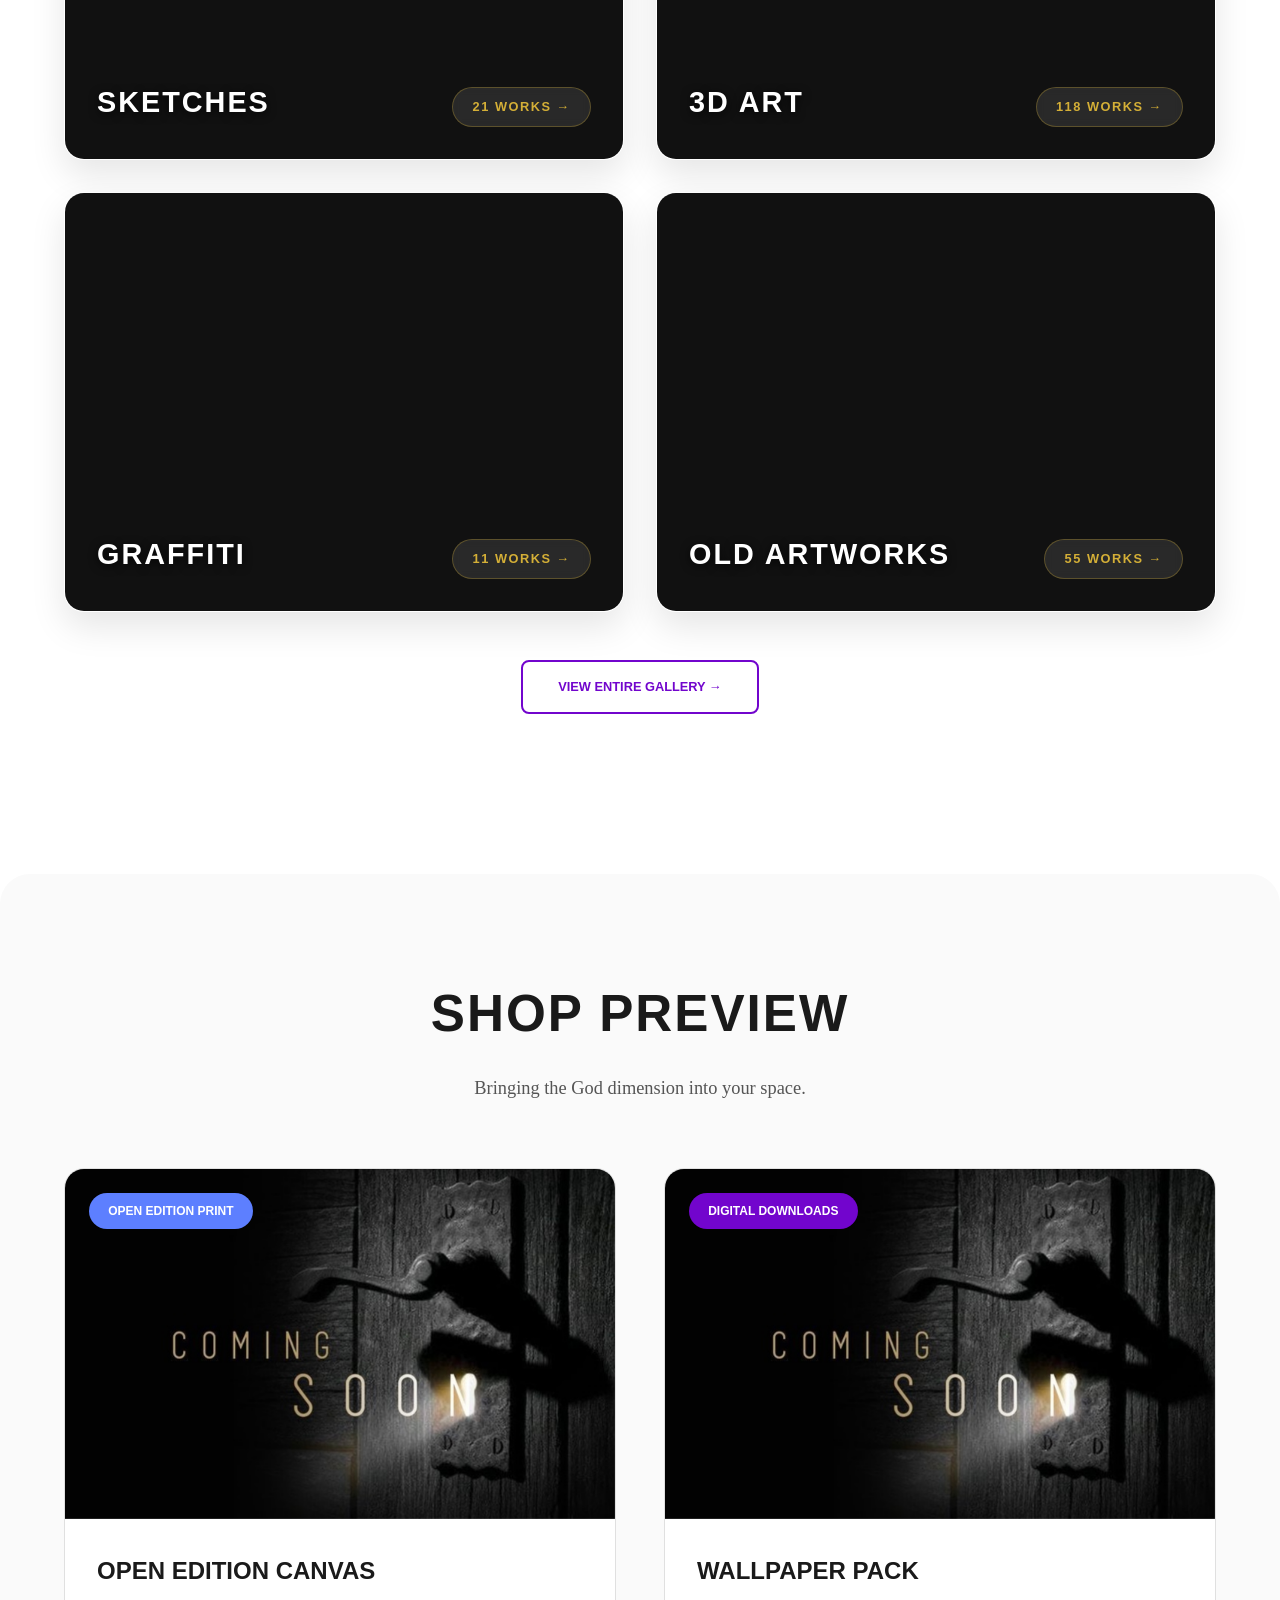
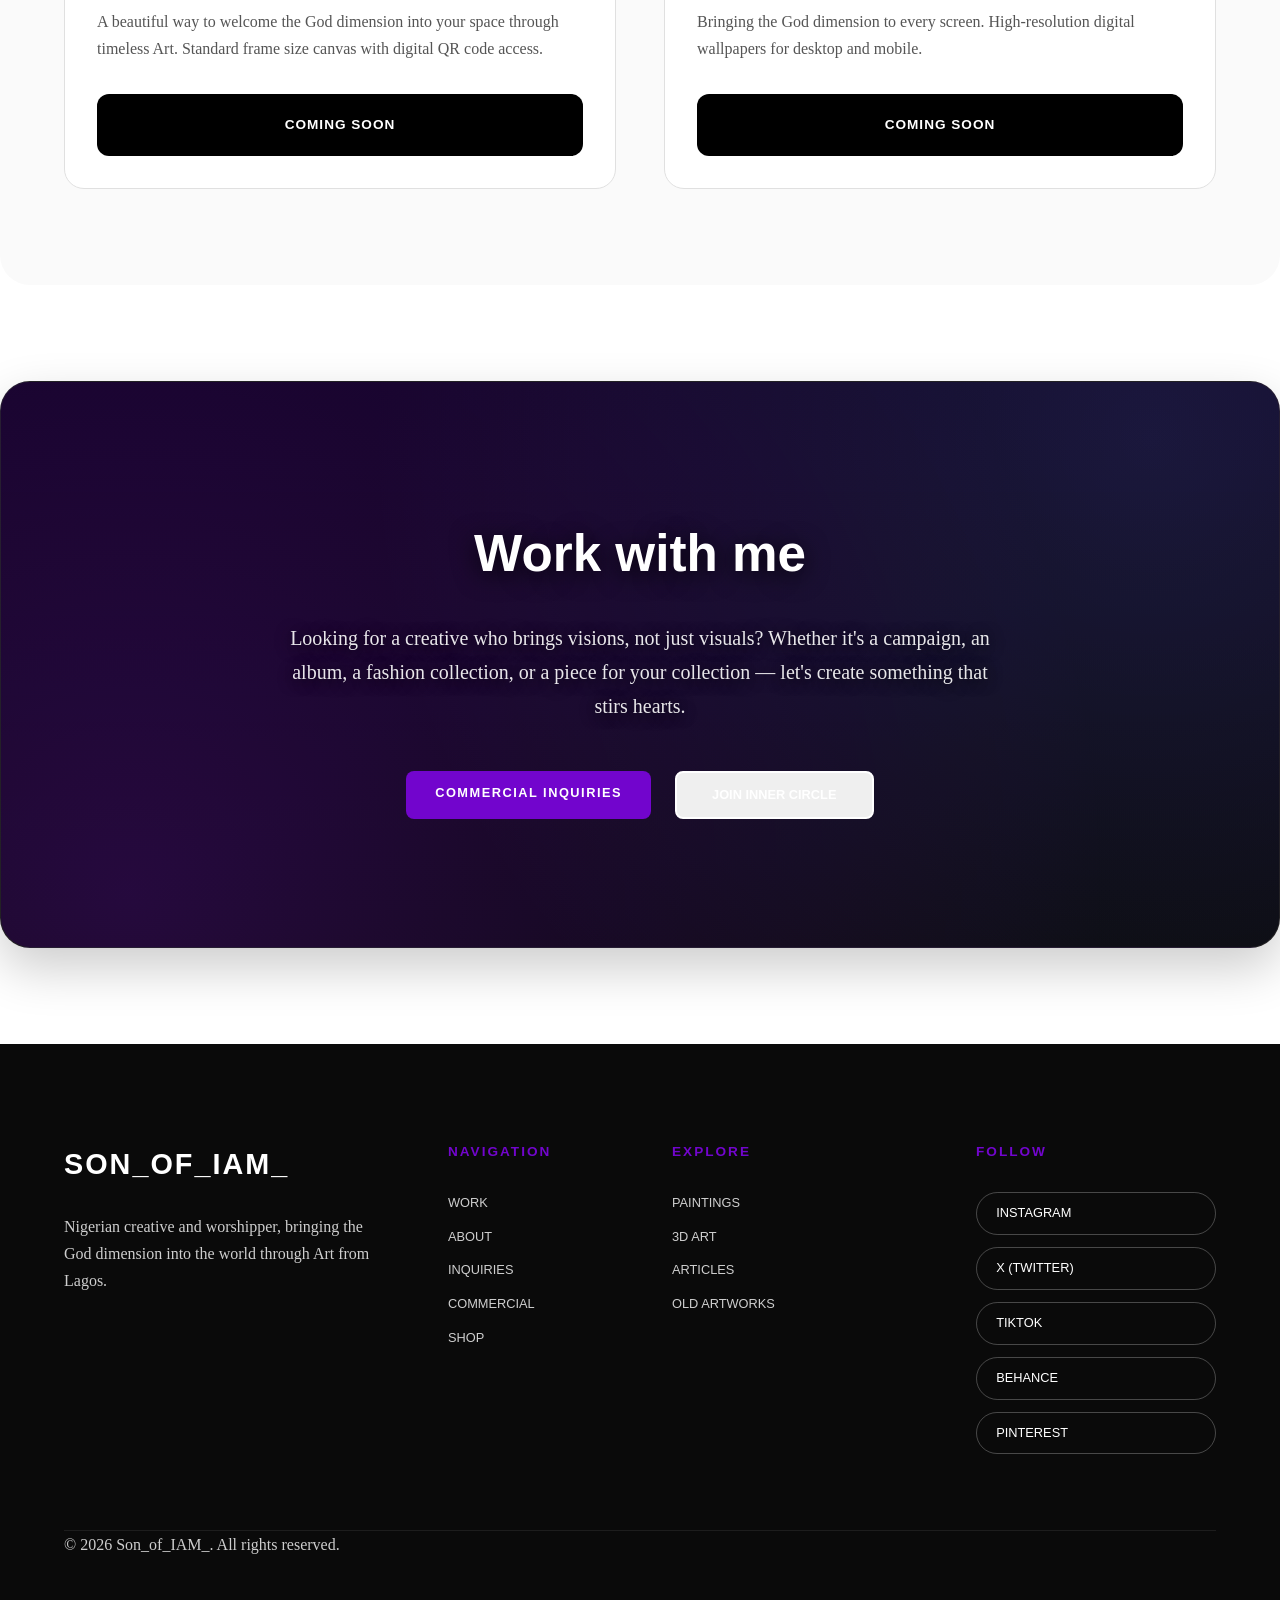
==== commit d22ab5a1: "Fix: iOS Safari glitches, PC showroom alignment, cache busting v2.1, and progressive image loader" ====
--- a/index.html
+++ b/index.html
@@ -18,7 +18,21 @@
 <meta property="og:url" content="https://sonofiam.com">
 <meta name="twitter:card" content="summary_large_image">
 
-
+<!-- Google tag (gtag.js) -->
+    <script async src="https://www.googletagmanager.com/gtag/js?id=G-XMK59NQ2PR"></script>
+    <script>
+      window.dataLayer = window.dataLayer || [];
+      function gtag(){dataLayer.push(arguments);}
+      gtag('js', new Date());
+      gtag('config', 'G-XMK59NQ2PR');
+    </script>
+
+    <!-- Prevents Dark Mode Flashing/Glitching -->
+    <script>
+        if (localStorage.getItem('theme') === 'dark' || (!localStorage.getItem('theme') && window.matchMedia('(prefers-color-scheme: dark)').matches)) {
+            document.documentElement.setAttribute('data-theme', 'dark');
+        }
+    </script>
    
 <style>
 /* ==========================================
@@ -97,8 +111,9 @@
    
 #cinematic-landing {
     position: relative;
-    width: 100vw;
-    height: 100vh;
+    width: 100%; /* Changed from 100vw to prevent the Windows scrollbar white-gap */
+    max-width: 100%;
+    height: 100dvh;
     background: #030208;
     overflow: hidden;
     display: flex;
--- a/style.css
+++ b/style.css
@@ -1,5 +1,5 @@
 /* ==========================================
-   1. CSS VARIABLES & BASE FONTS
+CSS VARIABLES & BASE FONTS
 =========================================== */
 :root {
     --color-dominant: #7205cd;
@@ -28,13 +28,11 @@
 }
 
 * { margin: 0; padding: 0; box-sizing: border-box; }
-
 html { scroll-behavior: smooth; }
 
-/* Fixed aggressive mobile browser overrides */
 body {
     font-family: var(--font-secondary);
-    color: var(--text-dark) !important; 
+    color: var(--text-dark) !important;
     background-color: var(--bg-white) !important;
     line-height: 1.7;
     overflow-x: hidden;
@@ -55,7 +53,7 @@
 .scripture-reference { font-family: var(--font-handwriting); font-size: 1.5rem; color: var(--text-muted); }
 
 /* ==========================================
-   2. HEADER & NAV
+2. HEADER & NAV
 =========================================== */
 header {
     position: fixed; top: 0; width: 100%;
@@ -63,6 +61,7 @@
     z-index: 1000; padding: 1rem 5%; border-bottom: 1px solid rgba(114, 5, 205, 0.08);
     transition: var(--transition);
 }
+
 [data-theme="dark"] header { background: rgba(10,10,10,0.85); border-bottom: 1px solid rgba(255, 255, 255, 0.05); }
 header.scrolled { padding: 0.7rem 5%; box-shadow: 0 4px 30px rgba(114, 5, 205, 0.1); }
 
@@ -70,14 +69,13 @@
 .logo-wrapper { display: flex; align-items: center; gap: 1rem; }
 .logo-icon { width: 48px; height: 48px; position: relative; }
 
-/* Purple Fire Animation */
 @keyframes fireGlow {
     0% { filter: drop-shadow(0 0 8px rgba(114, 5, 205, 0.4)) drop-shadow(0 0 16px rgba(93, 127, 255, 0.2)); }
     50% { filter: drop-shadow(0 0 20px rgba(114, 5, 205, 0.8)) drop-shadow(0 0 30px rgba(93, 127, 255, 0.4)); transform: translateY(-2px) scale(1.02); }
     100% { filter: drop-shadow(0 0 8px rgba(114, 5, 205, 0.4)) drop-shadow(0 0 16px rgba(93, 127, 255, 0.2)); }
 }
+
 .logo-icon img { width: 100%; height: 100%; object-fit: contain; animation: fireGlow 3s infinite alternate; }
-
 .logo-text { display: flex; flex-direction: column; }
 .logo { font-size: 1.4rem; font-weight: 700; color: var(--text-dark); font-family: var(--font-primary); letter-spacing: 1px; }
 .logo-tagline { font-size: 0.65rem; color: var(--color-dominant); text-transform: uppercase; font-weight: 600; letter-spacing: 2px; font-family: var(--font-primary); }
@@ -105,9 +103,9 @@
 .theme-toggle:hover { background: var(--bg-light); transform: rotate(15deg); }
 
 .btn-cta {
-    display: inline-block; background: var(--color-dominant); color: white !important; 
-    padding: 0.7rem 1.8rem; border-radius: 8px; font-weight: 700; border: none; 
-    cursor: pointer; transition: var(--transition); font-family: var(--font-primary); 
+    display: inline-block; background: var(--color-dominant); color: white !important;
+    padding: 0.7rem 1.8rem; border-radius: 8px; font-weight: 700; border: none;
+    cursor: pointer; transition: var(--transition); font-family: var(--font-primary);
     text-transform: uppercase; font-size: 0.8rem; letter-spacing: 1.5px;
 }
 .btn-cta:hover { background: var(--color-compliment); transform: translateY(-2px); box-shadow: 0 10px 30px rgba(114, 5, 205, 0.3); }
@@ -119,7 +117,6 @@
 .hamburger.active span:nth-child(2) { opacity: 0; }
 .hamburger.active span:nth-child(3) { transform: rotate(-45deg) translate(5px, -5px); background: var(--color-dominant); }
 
-/* Mobile Theme Toggle Visibility */
 #mobile-theme-toggle { display: none; }
 @media (max-width: 900px) {
     #mobile-theme-toggle { display: flex; }
@@ -127,23 +124,23 @@
 
 .mobile-menu {
     position: fixed; top: 0; right: -100%; width: 85%; max-width: 400px; height: 100vh;
-    background: var(--bg-white); z-index: 1001; padding: 8rem 3rem; 
-    transition: 0.5s cubic-bezier(0.4, 0, 0.2, 1); box-shadow: -10px 0 50px rgba(0,0,0,0.15); 
+    background: var(--bg-white); z-index: 1001; padding: 8rem 3rem;
+    transition: 0.5s cubic-bezier(0.4, 0, 0.2, 1); box-shadow: -10px 0 50px rgba(0,0,0,0.15);
     font-family: var(--font-primary); overflow-y: auto;
 }
 .mobile-menu.active { right: 0; }
 .mobile-menu a { display: block; font-size: 1.3rem; padding: 1.2rem 0; border-bottom: 1px solid var(--border-light); font-weight: 600; transition: 0.3s; text-transform: uppercase; letter-spacing: 1px; }
 .mobile-menu a:hover { color: var(--color-dominant); padding-left: 10px; }
+
 .overlay { position: fixed; inset: 0; background: rgba(0,0,0,0.6); z-index: 1000; display: none; backdrop-filter: blur(8px); opacity: 0; transition: opacity 0.3s; }
 .overlay.active { display: block; opacity: 1; }
 
 /* ==========================================
-   3. HERO & SECTIONS (BULLETPROOF COLORS)
+3. HERO & SECTIONS
 =========================================== */
 .hero {
     margin-top: 60px; padding: 10rem 5%; width: 100vw; max-width: 100vw;
     background-color: #05020a;
-    /* REPLACE THE LINE BELOW */
     background-image: linear-gradient(rgba(20, 5, 40, 0.6), rgba(10, 10, 10, 0.8)), url('https://res.cloudinary.com/mst703ng/image/upload/v1783785775/Messiah_s_Love_painting_ihro5h.webp');
     background-size: cover; background-position: center; background-attachment: fixed;
     color: #ffffff !important; text-align: center; position: relative; overflow: hidden;
@@ -152,13 +149,13 @@
 .hero::before {
     content: ''; position: absolute; top: -50%; left: -50%; width: 200%; height: 200%;
     background: radial-gradient(circle at 50% 50%, rgba(114, 5, 205, 0.3) 0%, transparent 50%),
-                radial-gradient(circle at 80% 20%, rgba(93, 127, 255, 0.2) 0%, transparent 40%);
-    animation: rotate 20s linear infinite; z-index: 1; pointer-events: none; mix-blend-mode: screen; 
-}
+    radial-gradient(circle at 80% 20%, rgba(93, 127, 255, 0.2) 0%, transparent 40%);
+    animation: rotate 20s linear infinite; z-index: 1; pointer-events: none; mix-blend-mode: screen;
+}
+
 @keyframes rotate { from { transform: rotate(0deg); } to { transform: rotate(360deg); } }
 
 .hero-content { position: relative; z-index: 2; max-width: 900px; margin: 0 auto; }
-/* Added text-shadow to guarantee it is visible even if the image breaks */
 .hero h1 { font-size: clamp(2.5rem, 7vw, 6.5rem); line-height: 1.05; margin-bottom: 1.5rem; letter-spacing: -0.03em; text-wrap: balance; color: #ffffff !important; text-shadow: 0 4px 25px rgba(0,0,0,0.9); }
 .hero p { font-size: 1.25rem; max-width: 700px; margin: 0 auto 2.5rem; opacity: 0.95; line-height: 1.8; color: #ffffff !important; text-shadow: 0 2px 15px rgba(0,0,0,0.9); }
 .hero .scripture { color: var(--color-dominant) !important; font-size: 2rem; margin: 0 auto 1rem; text-shadow: 0 2px 10px rgba(0,0,0,0.9); }
@@ -201,13 +198,11 @@
 
 .gallery-grid { display: grid; grid-template-columns: repeat(6, 1fr); grid-auto-rows: 300px; gap: 1.5rem; }
 .artwork-card { position: relative; border-radius: 16px; overflow: hidden; cursor: pointer; background: var(--bg-light); border: 1px solid var(--border-light); transition: 0.5s; grid-column: span 2; }
-/* 3-2-3-2 Asymmetric Grid */
 .artwork-card:nth-child(5n+1) { grid-column: span 3; grid-row: span 2; }
 .artwork-card:nth-child(5n+2) { grid-column: span 3; grid-row: span 1; }
 .artwork-card:nth-child(5n+3) { grid-column: span 2; grid-row: span 2; }
 .artwork-card:nth-child(5n+4) { grid-column: span 2; grid-row: span 1; }
 .artwork-card:nth-child(5n+5) { grid-column: span 2; grid-row: span 1; }
-
 .artwork-card:hover { transform: translateY(-8px) scale(1.02); box-shadow: 0 30px 60px rgba(0,0,0,0.2); z-index: 10; }
 .artwork-image { width: 100%; height: 100%; }
 .artwork-image img { width: 100%; height: 100%; object-fit: cover; transition: 0.7s; }
@@ -218,7 +213,7 @@
 .btn-outline { display: inline-block; padding: 0.9rem 2.2rem; border: 2px solid var(--color-dominant); color: var(--color-dominant); border-radius: 8px; font-weight: 700; text-transform: uppercase; font-family: var(--font-primary); font-size: 0.8rem; transition: var(--transition); }
 .btn-outline:hover { background: var(--color-dominant); color: white !important; transform: translateY(-2px); box-shadow: 0 10px 30px rgba(114, 5, 205, 0.2); }
 
-/* Shop (No Prices) */
+/* Shop */
 .shop-preview { background: var(--bg-light); border-radius: 30px; margin: 4rem auto; padding: 6rem 5%; }
 .shop-grid { display: grid; grid-template-columns: repeat(auto-fit, minmax(300px, 1fr)); gap: 3rem; }
 .shop-card { background: var(--bg-white); border-radius: 20px; overflow: hidden; border: 1px solid var(--border-light); transition: var(--transition); display: flex; flex-direction: column; }
@@ -235,24 +230,22 @@
 .buy-button:hover { background: var(--color-dominant); transform: translateY(-2px); box-shadow: 0 10px 30px rgba(114, 5, 205, 0.3); }
 
 /* ==========================================
-   WORK WITH ME (BULLETPROOF COLORS)
+WORK WITH ME
 =========================================== */
 .work-with-me {
     padding: 8rem 5%; text-align: center; margin: 6rem auto; max-width: 1400px; border-radius: 30px;
     position: relative; overflow: hidden;
-    background-color: #05020a; /* Bulletproof Dark Fallback */
+    background-color: #05020a;
     background-image: linear-gradient(rgba(20, 5, 40, 0.6), rgba(10, 10, 10, 0.85)), url('Images/commercial-bg.jpg');
-    background-size: cover; background-position: center; background-attachment: fixed; 
+    background-size: cover; background-position: center; background-attachment: fixed;
     color: #ffffff !important; border: 1px solid rgba(255, 255, 255, 0.1); box-shadow: 0 20px 50px rgba(0,0,0,0.2);
 }
-
 .work-with-me::before {
     content: ''; position: absolute; top: -50%; left: -50%; width: 200%; height: 200%;
     background: radial-gradient(circle at 30% 70%, rgba(114, 5, 205, 0.25) 0%, transparent 50%),
-                radial-gradient(circle at 70% 30%, rgba(93, 127, 255, 0.15) 0%, transparent 40%);
+    radial-gradient(circle at 70% 30%, rgba(93, 127, 255, 0.15) 0%, transparent 40%);
     animation: rotate 25s linear infinite reverse; z-index: 1; pointer-events: none; mix-blend-mode: screen;
 }
-
 .work-with-me h2 { font-size: clamp(2rem, 4vw, 3.5rem); margin-bottom: 1.5rem; color: #ffffff !important; position: relative; z-index: 2; text-shadow: 0 4px 25px rgba(0,0,0,0.9);}
 .work-with-me p { font-size: 1.25rem; max-width: 700px; margin: 0 auto 3rem; color: rgba(255,255,255,0.9) !important; position: relative; z-index: 2; text-shadow: 0 2px 15px rgba(0,0,0,0.9);}
 .cta-buttons { display: flex; gap: 1.5rem; justify-content: center; flex-wrap: wrap; position: relative; z-index: 2;}
@@ -264,7 +257,6 @@
 .modal-content { background: var(--bg-white); width: 100%; max-width: 900px; border-radius: 20px; position: relative; box-shadow: 0 30px 80px rgba(0,0,0,0.2); margin: auto;}
 .close-modal { position: absolute; top: 20px; right: 20px; background: rgba(114,5,205,0.1); border: none; width: 44px; height: 44px; border-radius: 50%; font-size: 1.5rem; color: var(--color-dominant); cursor: pointer; z-index: 10; transition: var(--transition); }
 .close-modal:hover { background: rgba(114,5,205,0.2); transform: rotate(90deg); }
-
 .action-modal-content { max-width: 550px; padding: 0; text-align: center; }
 .modal-tabs { display: flex; border-bottom: 1px solid var(--border-light); background: var(--bg-light); border-radius: 20px 20px 0 0; }
 .tab-btn { flex: 1; padding: 20px 10px; background: none; border: none; font-family: var(--font-primary); font-weight: bold; text-transform: uppercase; font-size: 0.85rem; cursor: pointer; color: var(--text-muted); border-bottom: 3px solid transparent;}
@@ -284,7 +276,7 @@
 .social-pill:hover { background: var(--color-dominant); border-color: var(--color-dominant); transform: translateY(-3px); }
 
 /* ==========================================
-   4. EXACT MOBILE FIXES (TEXT WRAP)
+4. EXACT MOBILE FIXES
 =========================================== */
 @media (max-width: 1024px) {
     .gallery-grid { grid-template-columns: repeat(4, 1fr); }
@@ -294,64 +286,50 @@
     .artwork-card:nth-child(5n+4) { grid-column: span 2; grid-row: span 1; }
     .artwork-card:nth-child(5n+5) { grid-column: span 4; grid-row: span 1; }
 }
-
-@media (max-width: 900px) { 
-    .nav-right { display: none; } 
-    .hamburger { display: flex; } 
-    .home-about-split { grid-template-columns: 1fr; text-align: center; gap: 3rem; } 
-    .about-text-content h2 { text-align: center !important; } 
-    .footer-grid { grid-template-columns: 1fr 1fr; gap: 3rem; } 
-}
-
-@media (max-width: 600px) { 
+@media (max-width: 900px) {
+    .nav-right { display: none; }
+    .hamburger { display: flex; }
+    .home-about-split { grid-template-columns: 1fr; text-align: center; gap: 3rem; }
+    .about-text-content h2 { text-align: center !important; }
+    .footer-grid { grid-template-columns: 1fr 1fr; gap: 3rem; }
+}
+@media (max-width: 600px) {
     .hero { padding: 8rem 5% 4rem; min-height: 85vh; display: flex; align-items: center; justify-content: center; }
     .hero h1 { font-size: clamp(2.2rem, 9vw, 2.8rem); line-height: 1.1; margin-bottom: 1rem; word-break: keep-all; }
     .hero p { font-size: 1.05rem; padding: 0 10px; }
     .hero .scripture { font-size: 1.6rem; margin-top: 1rem; }
     .logo-tagline { white-space: nowrap; font-size: 0.55rem; letter-spacing: 0; }
     .gallery-grid { grid-template-columns: 1fr; grid-auto-rows: 350px; }
-    .artwork-card,
-    .artwork-card:nth-child(5n+1), .artwork-card:nth-child(5n+2),
-    .artwork-card:nth-child(5n+3), .artwork-card:nth-child(5n+4),
-    .artwork-card:nth-child(5n+5) { grid-column: span 1; grid-row: span 1; }
-    
+    .artwork-card, .artwork-card:nth-child(5n+1), .artwork-card:nth-child(5n+2), .artwork-card:nth-child(5n+3), .artwork-card:nth-child(5n+4), .artwork-card:nth-child(5n+5) { grid-column: span 1; grid-row: span 1; }
     .footer-grid { grid-template-columns: 1fr; text-align: center; } 
     .social-pills { justify-content: center; } 
 }
 
-/* Dark Mode Overrides */
 [data-theme="dark"] .logo { color: #ffffff; }
 [data-theme="dark"] .desktop-menu a { color: #cccccc; }
 [data-theme="dark"] .hamburger span { background: #ffffff; }
 [data-theme="dark"] .section-title { color: #ffffff; }
 [data-theme="dark"] .about-text-content p { color: #aaaaaa; }
 
-
-/* ==========================================
-   PREMIUM FAQ ACCORDION
+/* ==========================================
+PREMIUM FAQ ACCORDION
 =========================================== */
 .faq-accordion { max-width: 800px; margin: 0 auto; display: flex; flex-direction: column; gap: 1rem; }
 .faq-item { background: var(--bg-white); border: 1px solid var(--border-light); border-radius: 16px; overflow: hidden; transition: var(--transition); }
 .faq-item:hover { border-color: rgba(114, 5, 205, 0.3); box-shadow: 0 10px 30px rgba(0,0,0,0.05); }
-
 .faq-question { width: 100%; display: flex; justify-content: space-between; align-items: center; padding: 1.5rem; background: none; border: none; font-family: var(--font-primary); font-size: 1.1rem; font-weight: 700; color: var(--text-dark); cursor: pointer; text-align: left; transition: var(--transition); }
 .faq-icon { font-size: 1.8rem; color: var(--color-dominant); transition: transform 0.4s cubic-bezier(0.25, 0.46, 0.45, 0.94); font-weight: 300; line-height: 1; }
-
 .faq-answer { max-height: 0; overflow: hidden; transition: max-height 0.5s cubic-bezier(0, 1, 0, 1); }
 .faq-answer-inner { padding: 0 1.5rem 1.5rem; border-top: 1px solid transparent; transition: var(--transition); color: var(--text-muted); }
-
-/* Active (Open) State */
 .faq-item.active { border-color: var(--color-dominant); box-shadow: 0 10px 30px rgba(114, 5, 205, 0.1); }
 .faq-item.active .faq-question { color: var(--color-dominant); }
 .faq-item.active .faq-icon { transform: rotate(45deg); color: var(--text-dark); }
 .faq-item.active .faq-answer { max-height: 1000px; transition: max-height 0.8s ease-in-out; }
 .faq-item.active .faq-answer-inner { border-top-color: var(--border-light); padding-top: 1.5rem; }
 
-/* Cascading Bullet Points Animation */
 .premium-list { list-style: none; padding: 0; display: flex; flex-direction: column; gap: 12px; }
 .premium-list li { display: flex; align-items: flex-start; gap: 10px; font-size: 0.95rem; color: var(--text-dark); transform: translateY(15px); opacity: 0; transition: all 0.4s ease; }
 .bullet-star { color: var(--color-dominant); font-size: 1.1rem; }
-
 .faq-item.active .premium-list li { transform: translateY(0); opacity: 1; }
 .faq-item.active .premium-list li:nth-child(1) { transition-delay: 0.1s; }
 .faq-item.active .premium-list li:nth-child(2) { transition-delay: 0.15s; }
@@ -359,261 +337,110 @@
 .faq-item.active .premium-list li:nth-child(4) { transition-delay: 0.25s; }
 .faq-item.active .premium-list li:nth-child(5) { transition-delay: 0.3s; }
 
-/* Mobile Fix for Discipline Grid Overflow */
 @media (max-width: 768px) {
-    .discipline-grid {
-        grid-template-columns: 1fr; /* Forces 1 column on mobile */
-        gap: 1.5rem;
-        padding: 0 1rem;
-    }
-    .discipline-item {
-        width: 100%;
-        box-sizing: border-box;
-        overflow: hidden;
-        word-wrap: break-word; /* Prevents long text from breaking the box */
-    }
-}
-
-/* ==========================================
-   PREMIUM FEATURES: Transitions, 3D Tilt, Zen Mode
-=========================================== */
-
-/* 1. Page Transition Overlay */
+    .discipline-grid { grid-template-columns: 1fr; gap: 1.5rem; padding: 0 1rem; }
+    .discipline-item { width: 100%; box-sizing: border-box; overflow: hidden; word-wrap: break-word; }
+}
+
+/* ==========================================
+PREMIUM FEATURES: Transitions, 3D Tilt, Zen Mode
+=========================================== */
 .page-transition-overlay {
-    position: fixed;
-    inset: 0;
-    background: #05020a; /* Deep dark cinematic fallback */
-    z-index: 9999;
-    opacity: 1;
-    visibility: visible;
-    transition: opacity 0.6s ease, visibility 0.6s ease;
-    pointer-events: none;
-}
-.page-transition-overlay.loaded {
-    opacity: 0;
-    visibility: hidden;
-}
-
-/* 2. 3D Magnetic Artwork Tilt */
-.tilt-card {
-    perspective: 1000px;
-    transform-style: preserve-3d;
-    will-change: transform;
-}
-.tilt-card img, 
-.tilt-card .overlay-info, 
-.tilt-card .artwork-overlay {
-    transform: translateZ(30px); /* Makes the image pop out of the card */
-    transition: transform 0.3s ease;
-}
-/* Shimmer/Glare Effect on Hover */
+    position: fixed; inset: 0; background: #05020a; z-index: 9999;
+    opacity: 1; visibility: visible; transition: opacity 0.6s ease, visibility 0.6s ease; pointer-events: none;
+}
+.page-transition-overlay.loaded { opacity: 0; visibility: hidden; }
+
+.tilt-card { perspective: 1000px; transform-style: preserve-3d; will-change: transform; }
+.tilt-card img, .tilt-card .overlay-info, .tilt-card .artwork-overlay { transform: translateZ(30px); transition: transform 0.3s ease; }
 .tilt-card::after {
-    content: '';
-    position: absolute;
-    inset: 0;
+    content: ''; position: absolute; inset: 0;
     background: linear-gradient(105deg, transparent 20%, rgba(255,255,255,0.15) 25%, transparent 30%);
-    transform: translateX(-100%);
-    z-index: 10;
-    pointer-events: none;
-    transition: transform 0.6s ease;
-}
-.tilt-card:hover::after {
-    transform: translateX(100%);
-}
-
-/* 3. Zen Focus Mode */
-body.zen-mode {
-    background-color: #000000 !important;
-}
-body.zen-mode header,
-body.zen-mode footer,
-body.zen-mode .section-header,
-body.zen-mode .artwork-details-text /* Hides text in artwork.html */ {
-    opacity: 0 !important;
-    pointer-events: none;
-    transition: opacity 0.8s ease;
+    transform: translateX(-100%); z-index: 10; pointer-events: none; transition: transform 0.6s ease;
+}
+.tilt-card:hover::after { transform: translateX(100%); }
+
+body.zen-mode { background-color: #000000 !important; }
+body.zen-mode header, body.zen-mode footer, body.zen-mode .section-header, body.zen-mode .artwork-details-text {
+    opacity: 0 !important; pointer-events: none; transition: opacity 0.8s ease;
 }
 .zen-btn {
-    background: transparent;
-    border: 1px solid var(--border-light);
-    color: var(--text-dark);
-    padding: 0.6rem 1.2rem;
-    border-radius: 30px;
-    cursor: pointer;
-    font-family: var(--font-primary);
-    font-size: 0.8rem;
-    text-transform: uppercase;
-    letter-spacing: 1px;
-    transition: var(--transition);
-    margin-top: 1.5rem;
-    display: inline-flex;
-    align-items: center;
-    gap: 8px;
-}
-.zen-btn:hover {
-    border-color: var(--color-dominant);
-    color: var(--color-dominant);
-}
-/* Keep Zen button visible in Zen mode so they can exit */
+    background: transparent; border: 1px solid var(--border-light); color: var(--text-dark);
+    padding: 0.6rem 1.2rem; border-radius: 30px; cursor: pointer; font-family: var(--font-primary);
+    font-size: 0.8rem; text-transform: uppercase; letter-spacing: 1px; transition: var(--transition);
+    margin-top: 1.5rem; display: inline-flex; align-items: center; gap: 8px;
+}
+.zen-btn:hover { border-color: var(--color-dominant); color: var(--color-dominant); }
 body.zen-mode .zen-btn {
-    position: fixed;
-    bottom: 40px;
-    left: 50%;
-    transform: translateX(-50%);
-    z-index: 10000;
-    opacity: 1;
-    background: rgba(255,255,255,0.1);
-    color: #ffffff;
-    border-color: rgba(255,255,255,0.3);
+    position: fixed; bottom: 40px; left: 50%; transform: translateX(-50%); z-index: 10000;
+    opacity: 1; background: rgba(255,255,255,0.1); color: #ffffff; border-color: rgba(255,255,255,0.3);
     backdrop-filter: blur(10px);
 }
-/* ==========================================
-   HORIZONTAL FILTER BAR & PREMIUM IMAGES
+
+/* ==========================================
+HORIZONTAL FILTER BAR & PREMIUM IMAGES
 =========================================== */
 .filter-bar {
-    display: flex;
-    gap: 1rem;
-    overflow-x: auto;
-    /* This ensures it never collapses and always shows the scrollbar if needed */
-    padding: 1rem 5% 1.5rem 5%; 
-    margin-bottom: 2rem;
-    border-bottom: 1px solid var(--border-light);
-    justify-content: flex-start;
-    -webkit-overflow-scrolling: touch;
-    width: 100%;
-    min-width: 100%;
-}
-
-/* Optional: Center the filter bar on larger screens (remove if you always want it left-aligned) */
-@media (min-width: 768px) { 
-    .filter-bar { 
-        justify-content: center; 
-    } 
-}
-
-/* This invisible element stops the right-side padding from clipping */
-.filter-bar::after {
-    content: '';
-    padding-right: 5%;
-}
-
-/* Premium Custom Scrollbar */
-.filter-bar::-webkit-scrollbar { 
-    height: 4px; /* Ultra-thin */
-}
-.filter-bar::-webkit-scrollbar-track { 
-    background: transparent; 
-}
-.filter-bar::-webkit-scrollbar-thumb { 
-    background: var(--color-dominant); 
-    border-radius: 10px;
-    opacity: 0.5;
-}
-.filter-bar::-webkit-scrollbar-thumb:hover { 
-    background: var(--color-compliment); 
-}
-
-/* Filter Buttons */
+    display: flex; gap: 1rem; overflow-x: auto; padding: 1rem 5% 1.5rem 5%;
+    margin-bottom: 2rem; border-bottom: 1px solid var(--border-light);
+    justify-content: flex-start; -webkit-overflow-scrolling: touch; width: 100%; min-width: 100%;
+}
+@media (min-width: 768px) { .filter-bar { justify-content: center; } }
+.filter-bar::after { content: ''; padding-right: 5%; }
+
+.filter-bar::-webkit-scrollbar { height: 4px; }
+.filter-bar::-webkit-scrollbar-track { background: transparent; }
+.filter-bar::-webkit-scrollbar-thumb { background: var(--color-dominant); border-radius: 10px; opacity: 0.5; }
+.filter-bar::-webkit-scrollbar-thumb:hover { background: var(--color-compliment); }
+
 .filter-btn {
-    flex: 0 0 auto; /* This forces buttons to stay on one line and not shrink */
-    background: transparent;
-    border: 1px solid var(--border-light);
-    padding: 0.6rem 1.5rem;
-    border-radius: 30px;
-    color: var(--text-muted);
-    font-family: var(--font-primary);
-    font-weight: 600;
-    cursor: pointer;
-    transition: var(--transition);
-    text-transform: uppercase;
-    font-size: 0.8rem;
-    letter-spacing: 1px;
-}
-
-.filter-btn.active, 
-.filter-btn:hover {
-    background: var(--color-dominant);
-    color: white !important;
-    border-color: var(--color-dominant);
+    flex: 0 0 auto; background: transparent; border: 1px solid var(--border-light);
+    padding: 0.6rem 1.5rem; border-radius: 30px; color: var(--text-muted);
+    font-family: var(--font-primary); font-weight: 600; cursor: pointer;
+    transition: var(--transition); text-transform: uppercase; font-size: 0.8rem; letter-spacing: 1px;
+}
+.filter-btn.active, .filter-btn:hover {
+    background: var(--color-dominant); color: white !important; border-color: var(--color-dominant);
     box-shadow: 0 5px 15px rgba(114, 5, 205, 0.3);
 }
 
-/* Filtered Items Logic */
-.filtered-item { 
-    transition: opacity 0.4s ease, transform 0.4s ease; 
-}
-
-.filtered-item.hidden { 
-    display: none !important; 
-}
-/* Subcategory Grids */
+.filtered-item { transition: opacity 0.4s ease, transform 0.4s ease; }
+.filtered-item.hidden { display: none !important; }
+
 .category-section > div[id$="-grid"] { display: block; }
 .subcategory-grid { display: grid; grid-template-columns: repeat(6, 1fr); grid-auto-rows: 300px; gap: 1.5rem; }
 
-/* CONTRASTING SUBFOLDER TITLES */
 .subcategory-title {
-    color: var(--color-dominant); /* Uses the brand purple for maximum pop */
-    text-shadow: 0 2px 10px rgba(114, 5, 205, 0.15); /* Subtle glow */
-    font-family: var(--font-primary);
-    font-size: 1.8rem;
-    margin: 4rem 0 2rem;
-    text-transform: uppercase;
-    letter-spacing: 2px;
-    border-bottom: 1px solid var(--border-light);
-    padding-bottom: 0.5rem;
-    width: 100%;
-}
-
-[data-theme="dark"] .subcategory-title { 
-    color: #ffffff; /* Turns pure white in dark mode for perfect contrast */
-    border-bottom-color: rgba(255,255,255,0.1);
-}
-
-/* TRANSPARENT CARDS & UNCROPPED IMAGES */
-.subcategory-grid .work-card, .subcategory-grid .archive-card { 
-    background: transparent !important; /* Removes the ugly black box */
-    border: none !important; /* Removes harsh borders */
-    box-shadow: none !important; /* Flattens to the background */
-    display: flex; align-items: center; justify-content: center; 
-    grid-column: span 2; position: relative; overflow: hidden; border-radius: 16px;
-}
-.subcategory-grid .work-card img, .subcategory-grid .archive-card img, .subcategory-grid video { 
-    object-fit: cover !important; 
-    max-height: 100%; width: 100%; 
-}
-
+    color: var(--color-dominant); text-shadow: 0 2px 10px rgba(114, 5, 205, 0.15);
+    font-family: var(--font-primary); font-size: 1.8rem; margin: 4rem 0 2rem;
+    text-transform: uppercase; letter-spacing: 2px; border-bottom: 1px solid var(--border-light);
+    padding-bottom: 0.5rem; width: 100%;
+}
+[data-theme="dark"] .subcategory-title { color: #ffffff; border-bottom-color: rgba(255,255,255,0.1); }
+
+.subcategory-grid .work-card, .subcategory-grid .archive-card {
+    background: transparent !important; border: none !important; box-shadow: none !important;
+    display: flex; align-items: center; justify-content: center; grid-column: span 2; position: relative; overflow: hidden; border-radius: 16px;
+}
+.subcategory-grid .work-card img, .subcategory-grid .archive-card img, .subcategory-grid video {
+    object-fit: cover !important; max-height: 100%; width: 100%;
+}
 .subcategory-grid .work-card:nth-child(5n+1) { grid-column: span 3; grid-row: span 2; }
 .subcategory-grid .work-card:nth-child(5n+2) { grid-column: span 3; grid-row: span 1; }
 .subcategory-grid .work-card:nth-child(5n+3) { grid-column: span 2; grid-row: span 2; }
 .subcategory-grid .work-card:nth-child(5n+4) { grid-column: span 2; grid-row: span 1; }
 .subcategory-grid .work-card:nth-child(5n+5) { grid-column: span 2; grid-row: span 1; }
 
-/* THE FLOATING GLASSMORPHISM OVERLAY */
-.overlay-info { 
-    position: absolute; 
-    bottom: 1rem; 
-    left: 1rem; 
-    right: 1rem;
-    background: rgba(20, 20, 20, 0.6); 
-    backdrop-filter: blur(12px) saturate(180%);
-    -webkit-backdrop-filter: blur(12px) saturate(180%);
-    border: 1px solid rgba(255, 255, 255, 0.15);
-    border-radius: 12px;
-    padding: 1.5rem; 
-    color: white !important; 
-    opacity: 0; 
-    transition: all 0.4s cubic-bezier(0.25, 0.46, 0.45, 0.94);
-    display: flex; 
-    flex-direction: column; 
-    justify-content: flex-start;
-    z-index: 10;
-    transform: translateY(15px);
-    box-shadow: 0 10px 30px rgba(0,0,0,0.2);
-}
-.work-card:hover .overlay-info { 
-    opacity: 1; 
-    transform: translateY(0);
-}
+.overlay-info {
+    position: absolute; bottom: 1rem; left: 1rem; right: 1rem;
+    background: rgba(20, 20, 20, 0.6); backdrop-filter: blur(12px) saturate(180%);
+    -webkit-backdrop-filter: blur(12px) saturate(180%); border: 1px solid rgba(255, 255, 255, 0.15);
+    border-radius: 12px; padding: 1.5rem; color: white !important; opacity: 0;
+    transition: all 0.4s cubic-bezier(0.25, 0.46, 0.45, 0.94); display: flex;
+    flex-direction: column; justify-content: flex-start; z-index: 10;
+    transform: translateY(15px); box-shadow: 0 10px 30px rgba(0,0,0,0.2);
+}
+.work-card:hover .overlay-info { opacity: 1; transform: translateY(0); }
 
 @media (max-width: 1024px) {
     .subcategory-grid { grid-template-columns: repeat(4, 1fr); }
@@ -627,181 +454,160 @@
     .subcategory-grid { grid-template-columns: 1fr; grid-auto-rows: 350px; }
     .subcategory-grid .work-card, .subcategory-grid .archive-card { grid-column: span 1 !important; grid-row: span 1 !important; }
 }
-/* RIGHT-SIDE CATEGORY SLIDER */
+
 .category-slider {
-    position: fixed;
-    right: 30px;
-    top: 50%;
-    transform: translateY(-50%);
-    z-index: 50;
-    display: flex;
-    flex-direction: column;
-    gap: 22px;
-    align-items: flex-end;
+    position: fixed; right: 30px; top: 50%; transform: translateY(-50%); z-index: 50;
+    display: flex; flex-direction: column; gap: 22px; align-items: flex-end;
 }
 .slider-dot {
-    position: relative;
-    width: 10px;
-    height: 10px;
-    border-radius: 50%;
-    background: rgba(150, 150, 150, 0.4);
-    border: 1px solid rgba(212, 175, 55, 0.3);
-    transition: all 0.4s cubic-bezier(0.25, 0.46, 0.45, 0.94);
-    text-decoration: none;
+    position: relative; width: 10px; height: 10px; border-radius: 50%;
+    background: rgba(150, 150, 150, 0.4); border: 1px solid rgba(212, 175, 55, 0.3);
+    transition: all 0.4s cubic-bezier(0.25, 0.46, 0.45, 0.94); text-decoration: none;
 }
 .slider-dot::after {
-    content: attr(data-label);
-    position: absolute;
-    right: 22px;
-    top: 50%;
-    transform: translateY(-50%);
-    white-space: nowrap;
-    font-family: var(--font-primary);
-    font-size: 0.75rem;
-    letter-spacing: 1px;
-    text-transform: uppercase;
-    color: var(--text-dark);
-    background: var(--bg-light);
-    padding: 5px 12px;
-    border-radius: 20px;
-    opacity: 0;
-    pointer-events: none;
-    transform: translateY(-50%) translateX(10px);
-    transition: all 0.3s ease;
-    box-shadow: 0 5px 20px rgba(0,0,0,0.1);
-}
-.slider-dot:hover::after {
-    opacity: 1;
-    transform: translateY(-50%) translateX(0);
-}
-.slider-dot:hover {
-    background: #d4af37;
-    transform: scale(1.3);
-}
+    content: attr(data-label); position: absolute; right: 22px; top: 50%;
+    transform: translateY(-50%); white-space: nowrap; font-family: var(--font-primary);
+    font-size: 0.75rem; letter-spacing: 1px; text-transform: uppercase; color: var(--text-dark);
+    background: var(--bg-light); padding: 5px 12px; border-radius: 20px; opacity: 0;
+    pointer-events: none; transform: translateY(-50%) translateX(10px);
+    transition: all 0.3s ease; box-shadow: 0 5px 20px rgba(0,0,0,0.1);
+}
+.slider-dot:hover::after { opacity: 1; transform: translateY(-50%) translateX(0); }
+.slider-dot:hover { background: #d4af37; transform: scale(1.3); }
 .slider-dot.active {
-    background: #7205cd;
-    border-color: #d4af37;
-    width: 12px;
-    height: 12px;
+    background: #7205cd; border-color: #d4af37; width: 12px; height: 12px;
     box-shadow: 0 0 15px rgba(114, 5, 205, 0.6);
 }
-@media (max-width: 900px) {
-    .category-slider { display: none; } /* Hide on mobile — dots don't work well on touch, nav menu covers it */
-}
-
-:root {
-    --color-gold: #d4af37;
-}
+@media (max-width: 900px) { .category-slider { display: none; } }
+
+:root { --color-gold: #d4af37; }
 
 /* ============ CATEGORY SECTION ATMOSPHERE SYSTEM ============ */
-.category-section {
-    position: relative;
-    overflow: hidden;
-}
-
-/* Subtle grain texture on every category section */
+.category-section { position: relative; overflow: hidden; }
 .category-section::after {
-    content: '';
-    position: absolute;
-    inset: 0;
+    content: ''; position: absolute; inset: 0;
     background-image: url("data:image/svg+xml,%3Csvg xmlns='http://www.w3.org/2000/svg' width='180' height='180'%3E%3Cfilter id='n'%3E%3CfeTurbulence type='fractalNoise' baseFrequency='0.85' numOctaves='2' stitchTiles='stitch'/%3E%3C/filter%3E%3Crect width='100%25' height='100%25' filter='url(%23n)'/%3E%3C/svg%3E");
-    opacity: 0.05;
-    mix-blend-mode: overlay;
-    pointer-events: none;
-    z-index: 0;
+    opacity: 0.05; mix-blend-mode: overlay; pointer-events: none; z-index: 0;
 }
 [data-theme="dark"] .category-section::after { opacity: 0.08; }
 
-/* Gold divider line between sections */
 .category-section:not(:first-of-type)::before {
-    content: '';
-    position: absolute;
-    top: 0; left: 50%;
-    transform: translateX(-50%);
-    width: min(500px, 60%);
-    height: 1px;
-    background: linear-gradient(90deg, transparent, rgba(212, 175, 55, 0.6), transparent);
-    z-index: 1;
-}
-
-/* Keep real content above the grain layer */
+    content: ''; position: absolute; top: 0; left: 50%; transform: translateX(-50%);
+    width: min(500px, 60%); height: 1px;
+    background: linear-gradient(90deg, transparent, rgba(212, 175, 55, 0.6), transparent); z-index: 1;
+}
 .category-section > * { position: relative; z-index: 2; }
 
-/* Alternating tint blocks */
-#paintings, [id="3d-art"], #old-artworks {
-    background: var(--bg-light);
-    border-radius: 30px;
-    margin: 2rem auto;
-}
-#graffiti, #gospel {
-    background: transparent;
-}
-
-/* ============ PER-CATEGORY COLOR GLOW ============ */
+#paintings, [id="3d-art"], #old-artworks { background: var(--bg-light); border-radius: 30px; margin: 2rem auto; }
+#graffiti, #gospel { background: transparent; }
+
 .category-header { position: relative; }
-
-#paintings .category-header::before,
-[id="3d-art"] .category-header::before,
-#gospel .category-header::before,
-#graffiti .category-header::before,
-#old-artworks .category-header::before {
-    content: '';
-    position: absolute;
-    top: -60px; left: 50%;
-    transform: translateX(-50%);
-    width: 500px; height: 300px;
-    border-radius: 50%;
-    filter: blur(80px);
-    z-index: -1;
-    opacity: 0.35;
-}
-
-#paintings .category-header::before { background: radial-gradient(circle, var(--color-dominant), transparent 70%); } /* purple — worshipful */
-#graffiti .category-header::before { background: radial-gradient(circle, #ff8c42, transparent 70%); } /* warm street energy */
-[id="3d-art"] .category-header::before { background: radial-gradient(circle, #5D7FFF, transparent 70%); } /* cool electric */
-#gospel .category-header::before { background: radial-gradient(circle, var(--color-gold), transparent 70%); opacity: 0.45; } /* radiant gold */
+#paintings .category-header::before, [id="3d-art"] .category-header::before, #gospel .category-header::before, #graffiti .category-header::before, #old-artworks .category-header::before {
+    content: ''; position: absolute; top: -60px; left: 50%; transform: translateX(-50%);
+    width: 500px; height: 300px; border-radius: 50%; filter: blur(80px); z-index: -1; opacity: 0.35;
+}
+#paintings .category-header::before { background: radial-gradient(circle, var(--color-dominant), transparent 70%); }
+#graffiti .category-header::before { background: radial-gradient(circle, #ff8c42, transparent 70%); }
+[id="3d-art"] .category-header::before { background: radial-gradient(circle, #5D7FFF, transparent 70%); }
+#gospel .category-header::before { background: radial-gradient(circle, var(--color-gold), transparent 70%); opacity: 0.45; }
 #old-artworks .category-header::before { background: radial-gradient(circle, #999999, transparent 70%); opacity: 0.2; }
-#old-artworks { filter: saturate(0.9); } /* archival, slightly desaturated */
-
-/* ==========================================
-   LIVE BACKGROUND: ETHEREAL DUST PARTICLES
+#old-artworks { filter: saturate(0.9); }
+
+/* ==========================================
+LIVE BACKGROUND: ETHEREAL DUST PARTICLES
 =========================================== */
 #particle-container {
-    position: fixed;
-    top: 0; left: 0;
-    width: 100vw; height: 100vh;
-    pointer-events: none; /* Ensures you can still click the art */
-    z-index: -1; /* Keeps the particles behind everything */
-    overflow: hidden;
-}
-
+    position: fixed; top: 0; left: 0; width: 100vw; height: 100vh;
+    pointer-events: none; z-index: -1; overflow: hidden;
+}
 .ambient-particle {
-    position: absolute;
-    border-radius: 50%;
-    /* A subtle glowing mix of gold and white */
+    position: absolute; border-radius: 50%;
     background: radial-gradient(circle, rgba(212, 175, 55, 0.8) 0%, rgba(255, 255, 255, 0) 80%);
-    box-shadow: 0 0 10px rgba(212, 175, 55, 0.4);
-    animation: float-up linear infinite;
-}
-
+    box-shadow: 0 0 10px rgba(212, 175, 55, 0.4); animation: float-up linear infinite;
+}
 [data-theme="dark"] .ambient-particle {
     background: radial-gradient(circle, rgba(114, 5, 205, 0.8) 0%, rgba(255, 255, 255, 0) 80%);
     box-shadow: 0 0 10px rgba(114, 5, 205, 0.4);
 }
-
 @keyframes float-up {
-    0% { 
-        transform: translateY(105vh) scale(0.5); 
-        opacity: 0; 
+    0% { transform: translateY(105vh) scale(0.5); opacity: 0; }
+    20% { opacity: 1; }
+    80% { opacity: 1; }
+    100% { transform: translateY(-10vh) scale(1.5); opacity: 0; }
+}
+
+/* ==========================================
+IOS SAFARI GLITCH FIXES
+=========================================== */
+@supports (-webkit-touch-callout: none) {
+    .hero, .work-with-me, .disciplines-section { background-attachment: scroll !important; }
+    .reveal { -webkit-transform: translate3d(0, 40px, 0); transform: translate3d(0, 40px, 0); will-change: transform, opacity; }
+    .reveal.active { -webkit-transform: translate3d(0, 0, 0); transform: translate3d(0, 0, 0); }
+}
+
+/* ==========================================
+SHOW ROOM / CINEMATIC FIXES
+=========================================== */
+#cinematic-landing {
+    position: relative;
+    width: 100% !important; /* PATCH 1: Changed from 100vw to 100% to fix the PC white gap */
+    max-width: 100% !important; 
+    height: 100dvh !important; 
+    min-height: 100vh;
+    margin: 0 !important;
+    padding: 0 !important;
+    top: 0; left: 0;
+    background: #030208 !important; 
+    overflow: hidden;
+    display: flex;
+    flex-direction: column;
+    justify-content: flex-start;
+    align-items: center;
+    z-index: 10;
+}
+
+.cinematic-text h1,
+.cinematic-text .welcome {
+    color: #000000 !important;
+    text-shadow: 0 0 15px rgba(255, 255, 255, 0.9) !important;
+}
+
+/* ==========================================
+WORK SECTION FILTER BAR (X-AXIS SCROLL)
+=========================================== */
+.filter-bar {
+    display: flex; flex-wrap: nowrap !important; overflow-x: auto !important;
+    -webkit-overflow-scrolling: touch; gap: 1.2rem; padding: 1rem 2rem 20px 2rem;
+    margin: 0 auto 3.5rem auto; max-width: fit-content; justify-content: center; scroll-behavior: smooth;
+}
+@media (max-width: 900px) {
+    .filter-bar { max-width: 100%; justify-content: flex-start; padding: 1rem 5% 20px 5%; }
+    .filter-bar::after { content: ''; padding-right: 5%; }
+}
+.filter-btn { flex: 0 0 auto !important; white-space: nowrap !important; }
+
+/* Premium Custom Scrollbar for PC Desktop */
+.filter-bar::-webkit-scrollbar { height: 6px; }
+.filter-bar::-webkit-scrollbar-track { background: rgba(0, 0, 0, 0.05); border-radius: 10px; }
+.filter-bar::-webkit-scrollbar-thumb { background: var(--color-dominant); border-radius: 10px; }
+/* PATCH 2: REMOVED THE EXTRA } THAT WAS HERE */
+
+/* ==========================================
+MOBILE QUICK-TAP DOCK (CATEGORY SLIDER)
+=========================================== */
+@media (max-width: 900px) {
+    .category-slider {
+        display: flex !important; flex-direction: row; position: fixed; bottom: 20px; top: auto;
+        left: 50%; transform: translateX(-50%); background: rgba(255, 255, 255, 0.85);
+        backdrop-filter: blur(15px); -webkit-backdrop-filter: blur(15px); padding: 12px 20px;
+        border-radius: 40px; gap: 20px; width: 90%; max-width: 400px; overflow-x: auto;
+        -webkit-overflow-scrolling: touch; border: 1px solid var(--border-light);
+        box-shadow: 0 10px 30px rgba(0,0,0,0.15); z-index: 1000;
     }
-    20% { 
-        opacity: 1; 
-    }
-    80% { 
-        opacity: 1; 
-    }
-    100% { 
-        transform: translateY(-10vh) scale(1.5); 
-        opacity: 0; 
-    }
-}+    [data-theme="dark"] .category-slider { background: rgba(15, 15, 15, 0.85); }
+    .category-slider::-webkit-scrollbar { display: none; }
+    .category-slider { scrollbar-width: none; }
+    .slider-dot::after { top: -35px; right: auto; left: 50%; transform: translateX(-50%) translateY(10px); }
+    .slider-dot:hover::after, .slider-dot.active::after { transform: translateX(-50%) translateY(0); }
+}
+
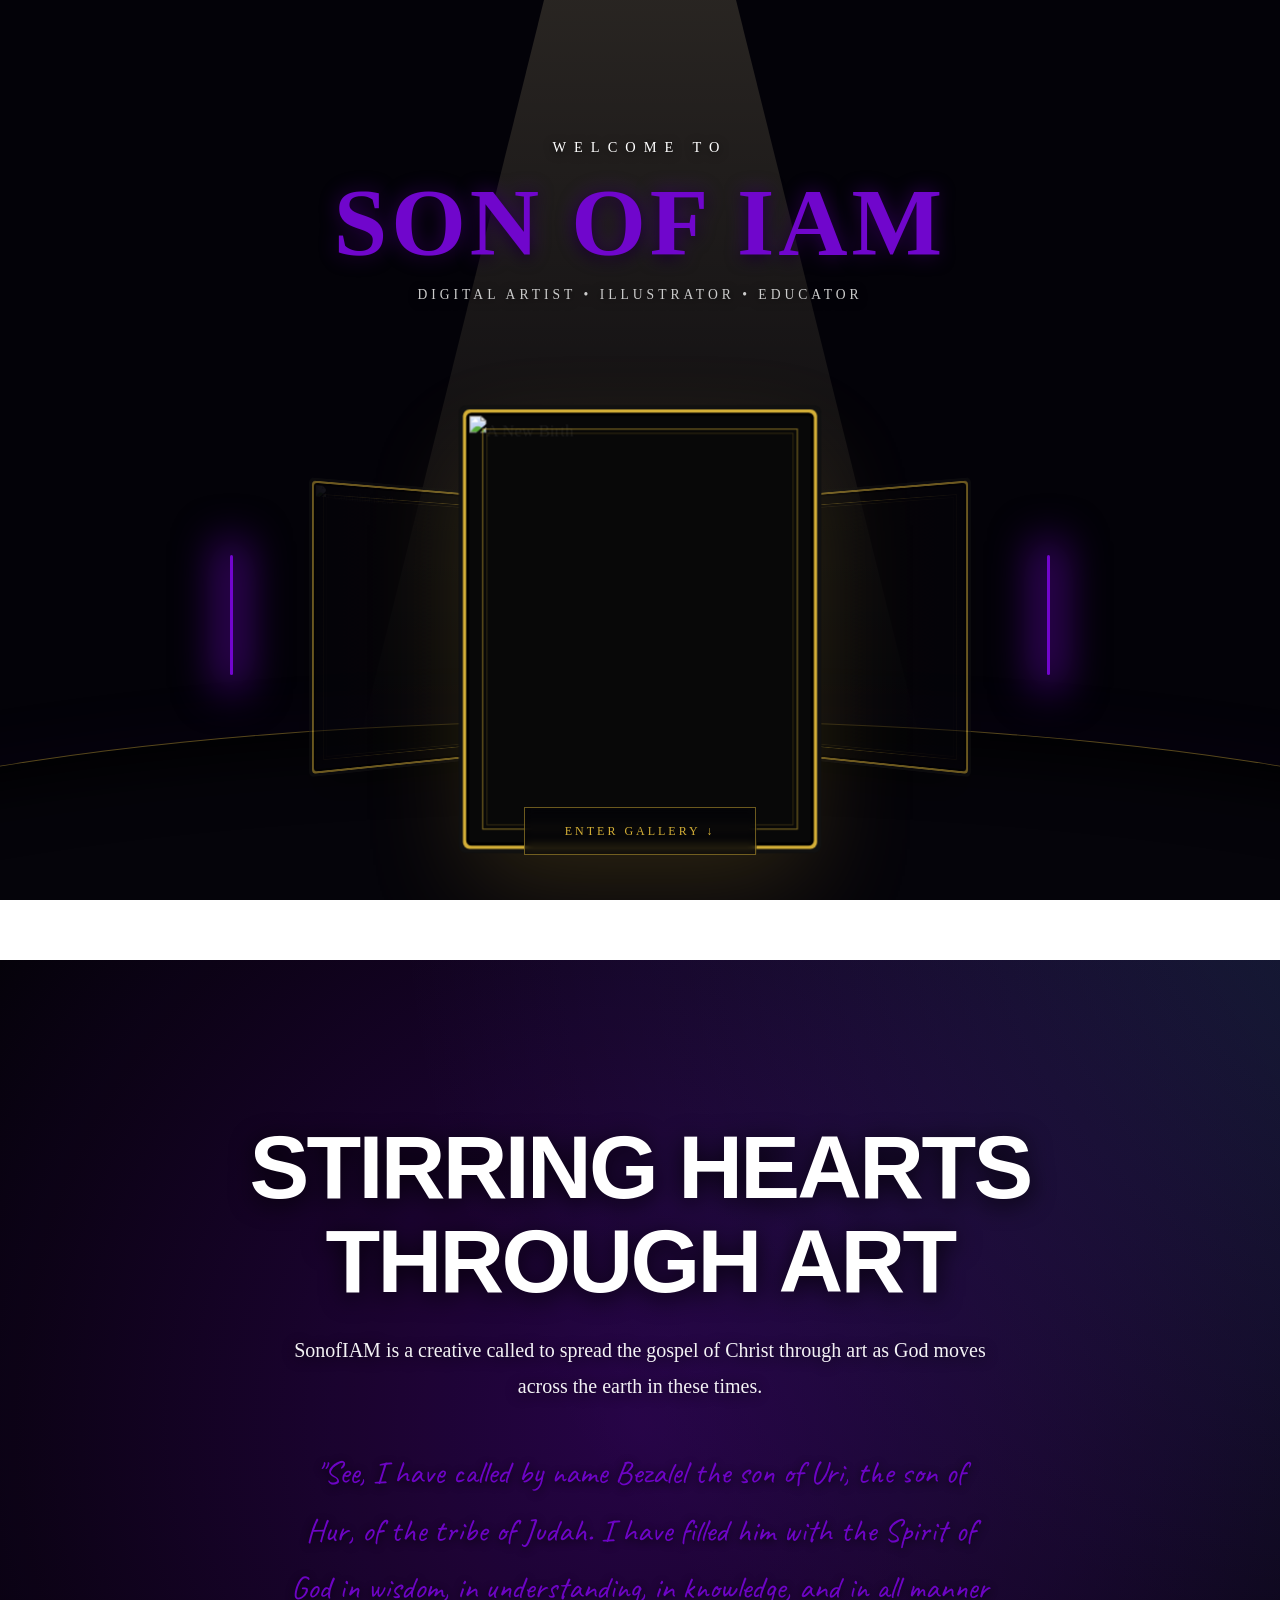
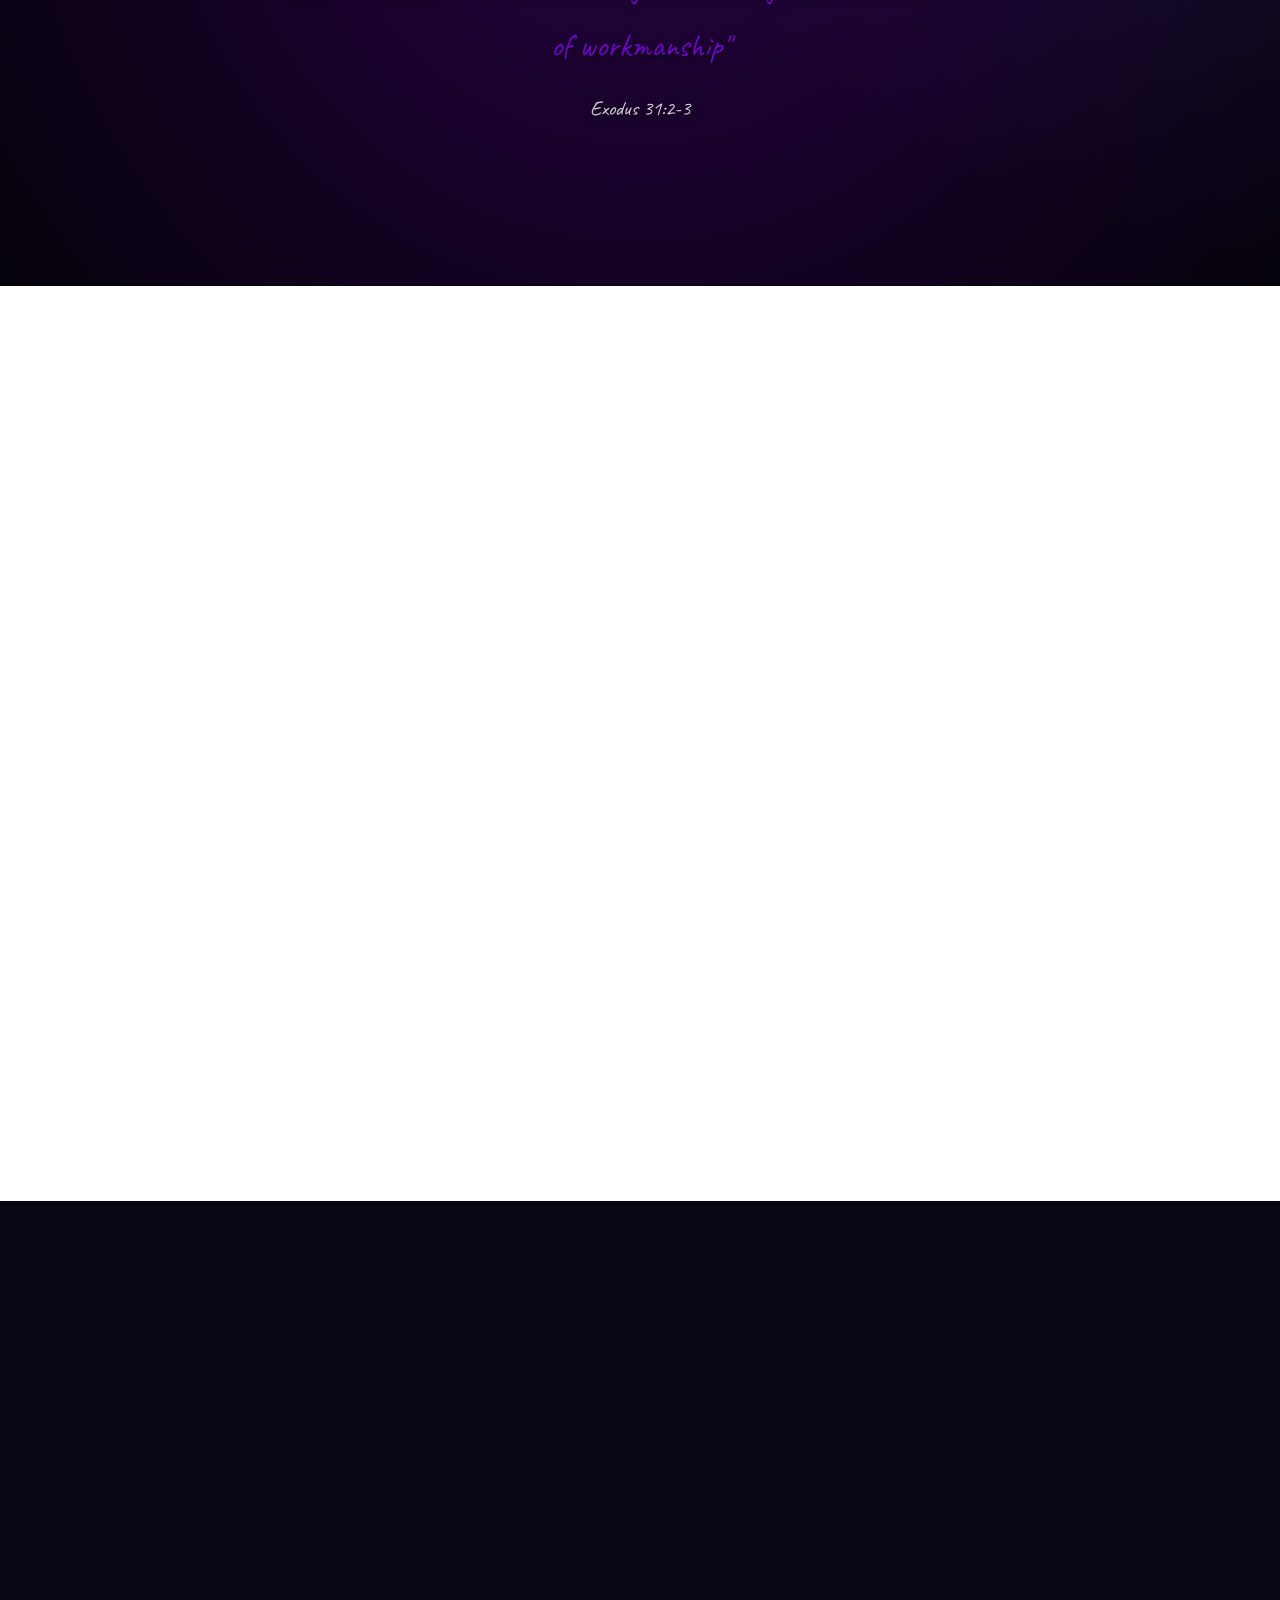
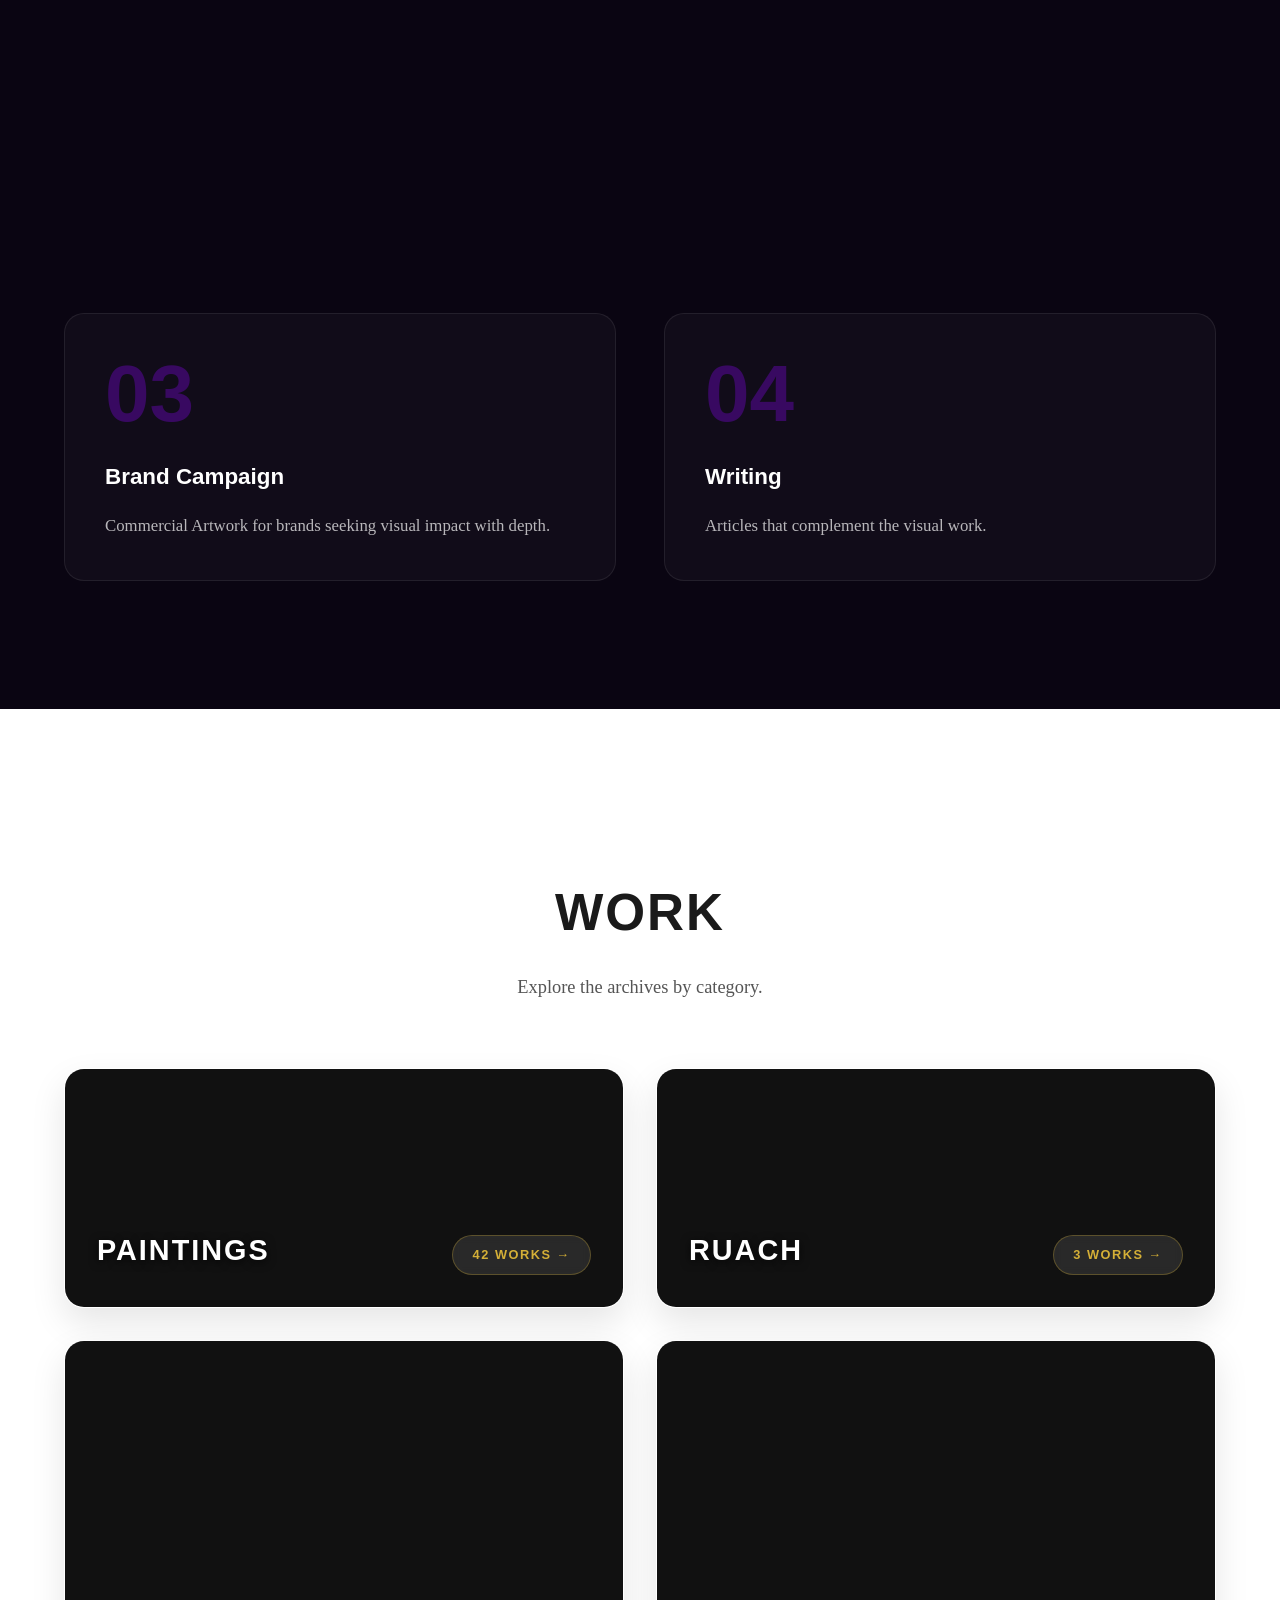
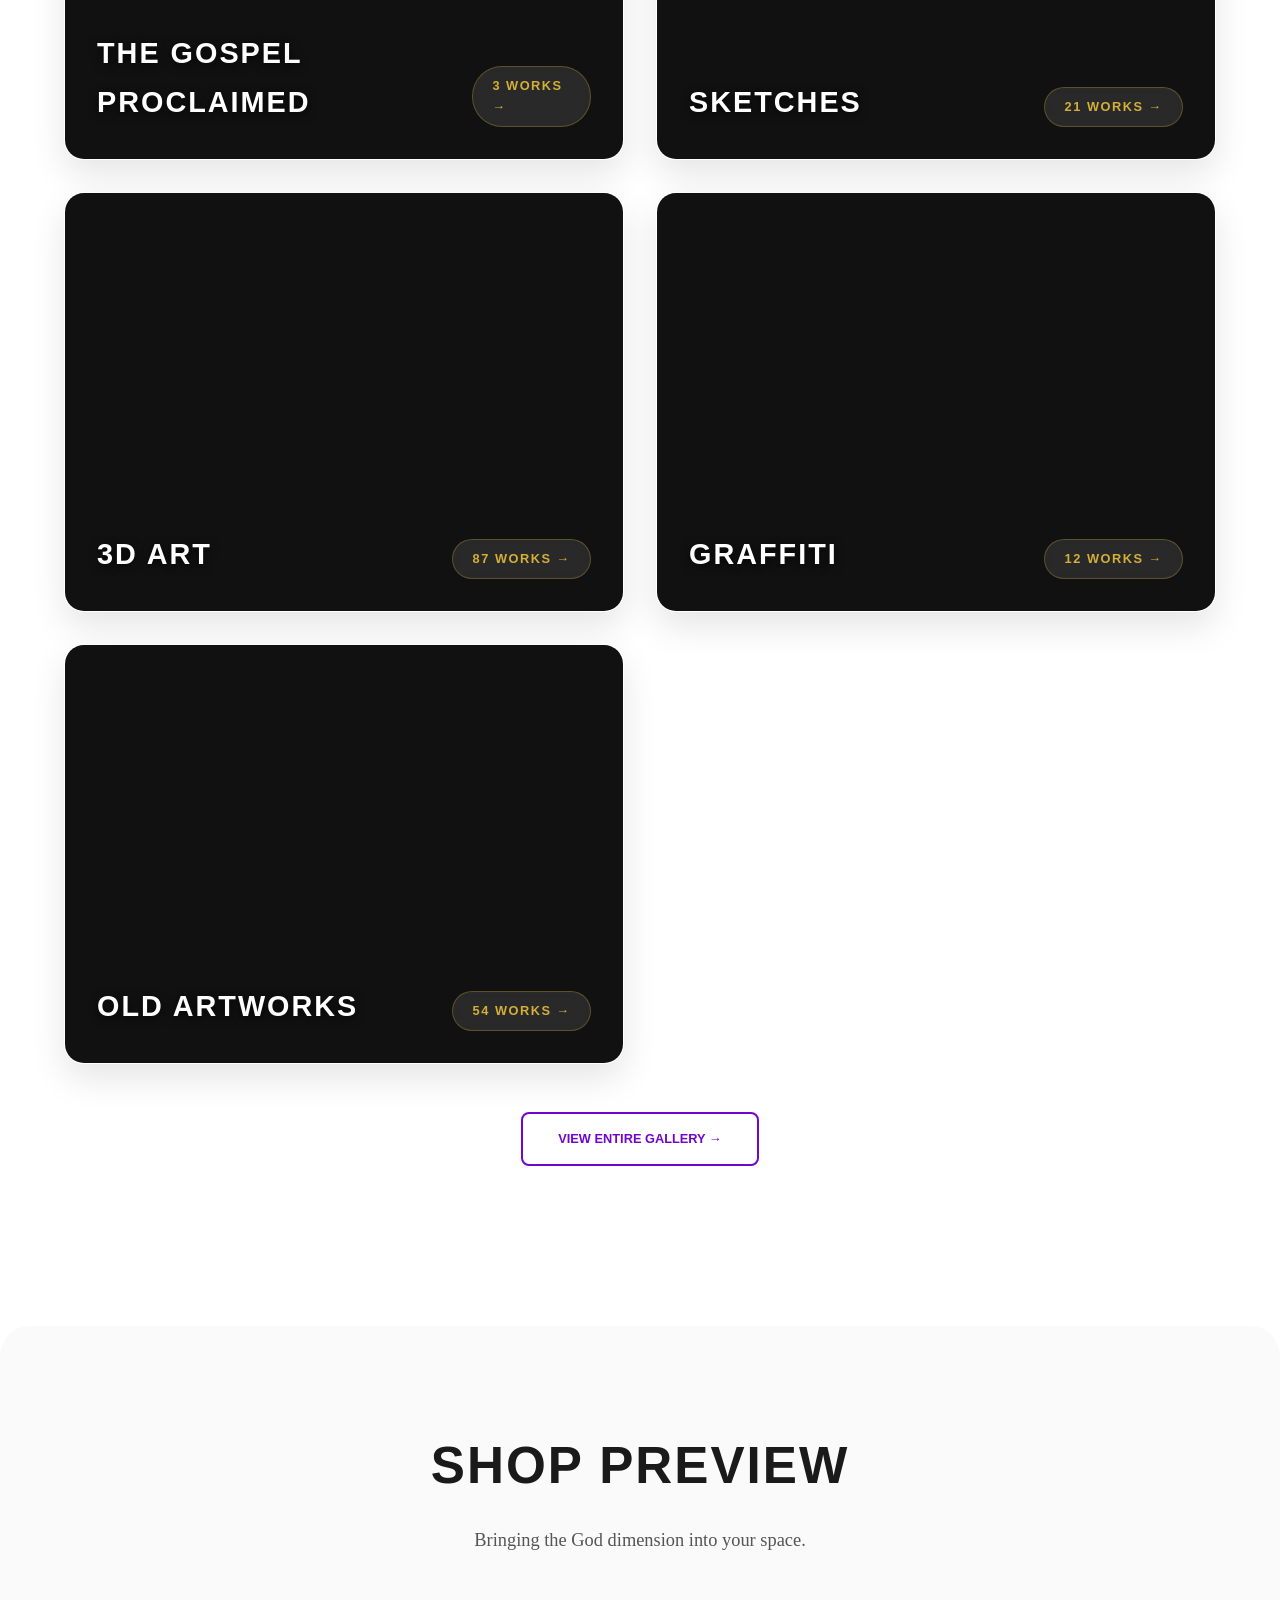
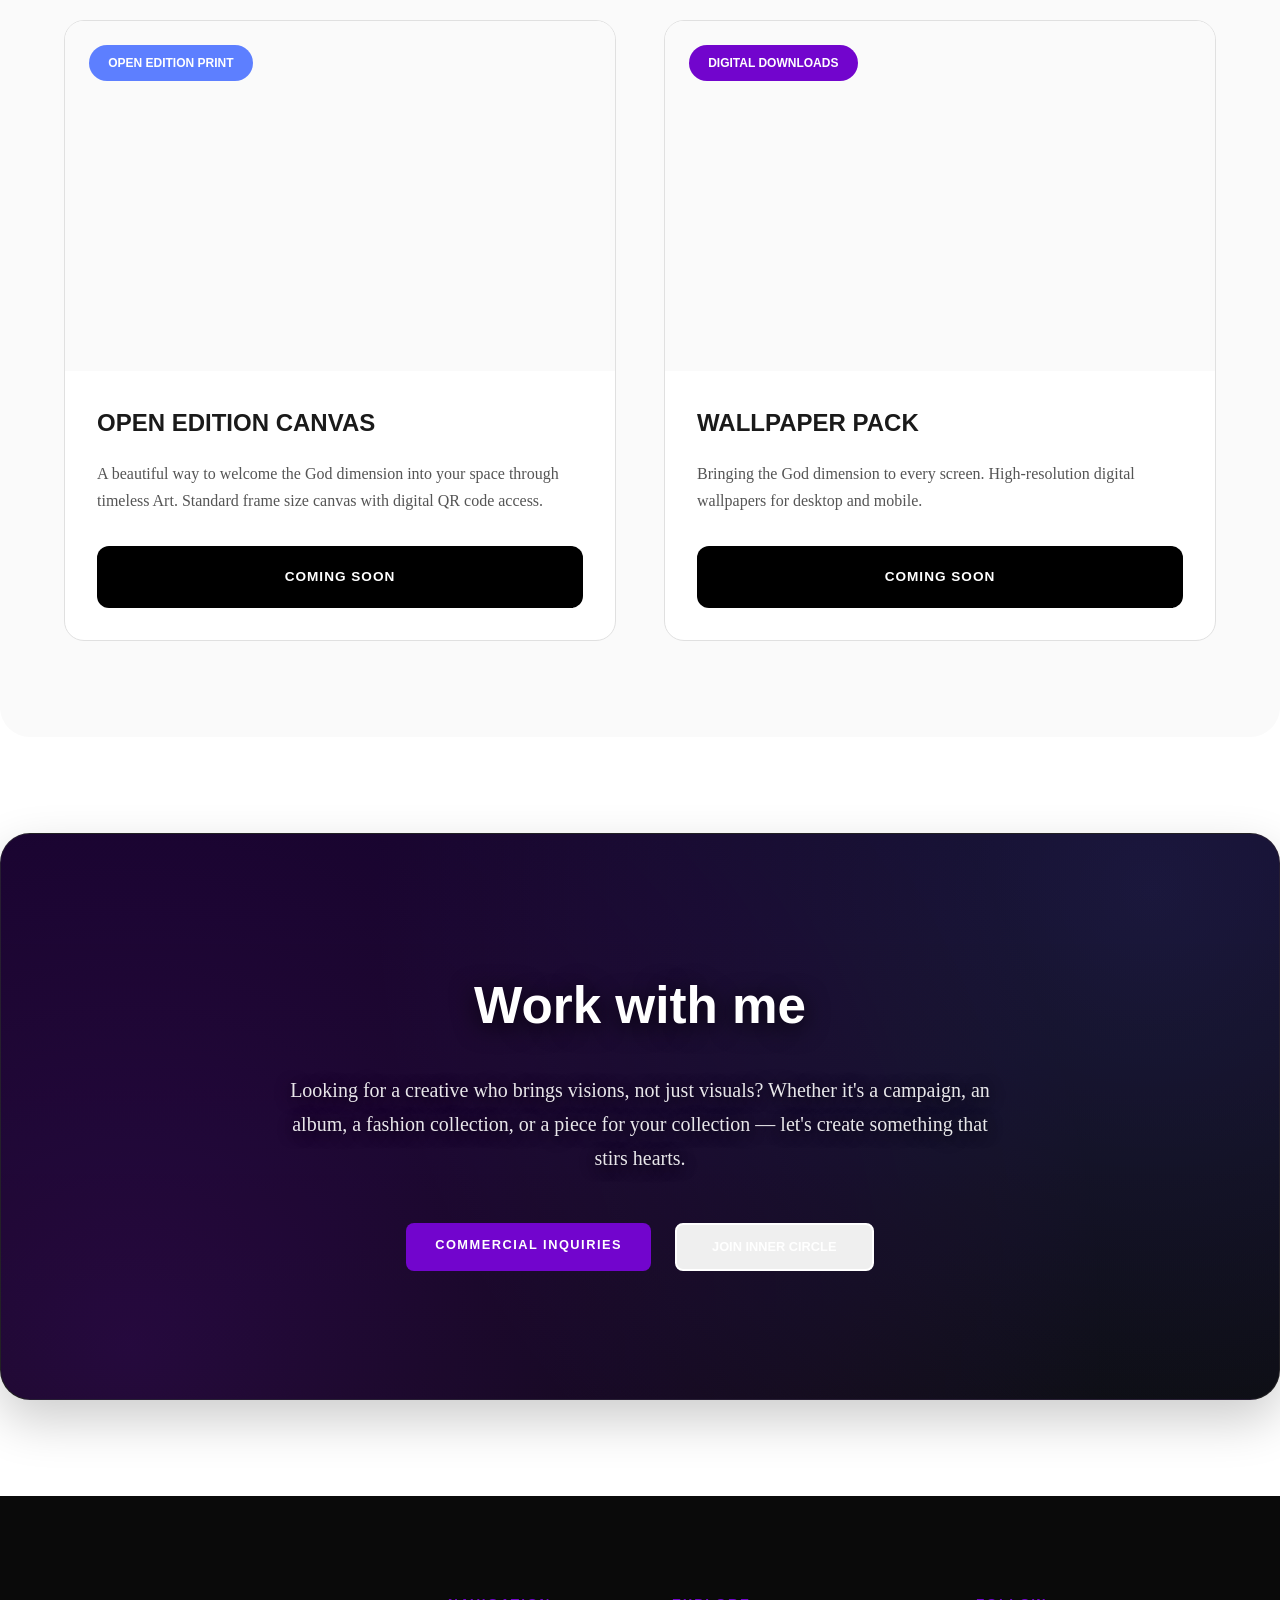
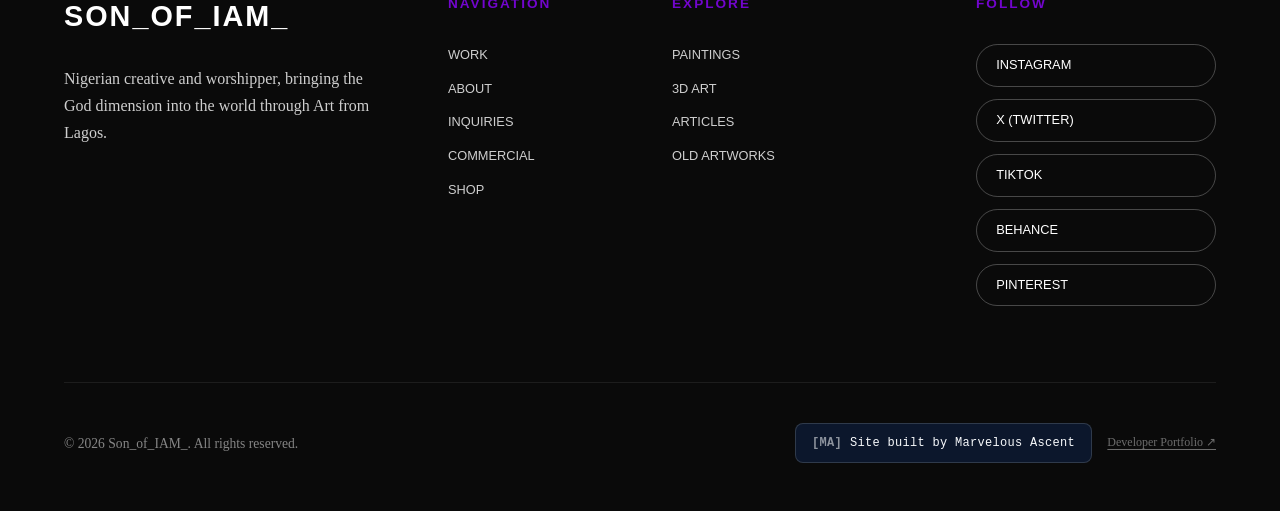
==== commit 34e1fc92: "Updated layout, fixed 3D curved borders, and integrated Cloudinary API links" ====
--- a/index.html
+++ b/index.html
@@ -14,7 +14,7 @@
 <!-- Custom Domain SEO / Open Graph Tags -->
 <meta property="og:title" content="Son_of_IAM_ | Stirring Hearts Through Art">
 <meta property="og:description" content="Nigerian creative spreading the gospel through digital art, 3D renders, and visual storytelling.">
-<meta property="og:image" content="https://sonofiam.com/Images/hero-background.jpg">
+<meta property="og:image" content="https://res.cloudinary.com/mst703ng/image/upload/v1784595007/website_assets/landing%20page%20background%20image%20and%20about%20also%20the%20landing%20image/Messiah_s_Love.webp">
 <meta property="og:url" content="https://sonofiam.com">
 <meta name="twitter:card" content="summary_large_image">
 
@@ -39,7 +39,17 @@
    CINEMATIC LANDING ANIMATION 
 ========================================== */
 
-   /* ==========================================
+/* Note: If your .logo class is in this file, use this updated purple version. 
+   (Also ensure you delete any [data-theme="dark"] .logo { color: #ffffff; } overrides!) */
+.logo { 
+    font-size: 1.4rem; 
+    font-weight: 700; 
+    color: #7006CC !important; /* Your custom purple */
+    font-family: var(--font-primary); 
+    letter-spacing: 1px; 
+}
+
+/* ==========================================
    CATEGORY FOLDERS (INDEX PAGE)
 ========================================== */
 .category-folders-grid {
@@ -171,23 +181,46 @@
 .accent-light.left { left: 18vw; }
 .accent-light.right { right: 18vw; }
 
-/* Typography (Moved UP) */
+/* Typography & Readability Fixes */
 .cinematic-text {
-    position: relative; z-index: 6; text-align: center;
-    margin-top: 18vh; margin-bottom: 2vh;
-}
+    position: relative; 
+    z-index: 6; 
+    text-align: center;
+    margin-top: 15vh; /* Gives the text better breathing room */
+    margin-bottom: 2vh;
+    padding: 0 5%;
+}
+
 .cinematic-text .welcome {
-    font-family: var(--font-secondary); font-size: 0.9rem; letter-spacing: 8px;
-    color: #d4af37; text-transform: uppercase; margin-bottom: 1rem;
-}
+    font-family: var(--font-secondary); 
+    font-size: 0.9rem; 
+    letter-spacing: 8px;
+    color: #ffffff !important; /* Crisp white for easy reading */
+    text-transform: uppercase; 
+    margin-bottom: 1rem;
+    text-shadow: 0 2px 10px rgba(0,0,0,0.8);
+}
+
 .cinematic-text h1 {
-    font-family: var(--font-secondary); font-size: clamp(3rem, 7vw, 6rem);
-    color: #d4af37; font-weight: 400; letter-spacing: 4px; margin-bottom: 0.8rem;
-    line-height: 1; text-shadow: 0 0 50px rgba(212, 175, 55, 0.3);
-}
+    font-family: var(--font-secondary); 
+    font-size: clamp(3rem, 8vw, 6rem);
+    color: #7006CC !important; /* Your custom purple */
+    font-weight: 700; 
+    letter-spacing: 4px; 
+    margin-bottom: 0.8rem;
+    line-height: 1; 
+    /* Soft purple glow + dark shadow makes it pop off the background */
+    text-shadow: 0 0 20px rgba(112, 6, 204, 0.4), 0 4px 15px rgba(0,0,0,0.9) !important;
+}
+
 .cinematic-text .roles {
-    font-family: var(--font-secondary); font-size: 0.85rem; letter-spacing: 4px;
-    color: #888; text-transform: uppercase;
+    font-family: var(--font-secondary); 
+    font-size: 0.85rem; 
+    letter-spacing: 4px;
+    color: #cccccc !important; /* Light gray for contrast hierarchy */
+    text-transform: uppercase;
+    text-shadow: 0 2px 10px rgba(0,0,0,0.8);
+    line-height: 1.6;
 }
 
 /* 3D Carousel (Moved DOWN to rest on the Rotunda) */
@@ -269,14 +302,34 @@
 .artwork-overlay span { font-size: 0.85rem; text-transform: uppercase; letter-spacing: 1px; opacity: 0.9; }
 
 @media (max-width: 768px) {
-    .carousel-item { width: 220px; height: 280px; bottom: 12vh; }
+    /* Push text up so it doesn't collide with the carousel */
+    .cinematic-text { margin-top: 12vh; } 
+    .cinematic-text h1 { font-size: 3rem; letter-spacing: 2px; }
+    .cinematic-text .welcome { font-size: 0.75rem; letter-spacing: 4px; }
+    .cinematic-text .roles { font-size: 0.65rem; letter-spacing: 2px; }
+    
+    /* Shrink and raise the carousel to fit mobile screens perfectly */
+    .carousel-item { width: 200px; height: 260px; bottom: 16vh; }
     .carousel-item.left { transform: translateX(-65%) scale(0.7) translateZ(-100px) rotateY(35deg); }
     .carousel-item.right { transform: translateX(65%) scale(0.7) translateZ(-100px) rotateY(-35deg); }
-    .cinematic-text h1 { font-size: 2.5rem; }
-    .cinematic-text .roles { font-size: 0.6rem; letter-spacing: 2px;}
+    
     .accent-light.left { left: 5vw; }
     .accent-light.right { right: 5vw; }
-    .cinematic-spotlight { width: 90vw; }
+    .cinematic-spotlight { width: 100vw; }
+    
+    /* Raise the enter button so mobile Safari/Chrome address bars don't cover it */
+    .enter-btn { bottom: 8vh; padding: 0.8rem 2rem; font-size: 0.7rem; }
+}
+
+/* ==========================================
+   DYNAMIC BACKGROUND UPDATE HERE 
+========================================== */
+.hero {
+    margin-top: 60px; padding: 10rem 5%; width: 100vw; max-width: 100vw;
+    background-color: #05020a;
+    background-image: linear-gradient(rgba(20, 5, 40, 0.6), rgba(10, 10, 10, 0.8)), url('https://res.cloudinary.com/mst703ng/image/upload/v1784595007/website_assets/landing%20page%20background%20image%20and%20about%20also%20the%20landing%20image/Messiah_s_Love.webp');
+    background-size: cover; background-position: center; background-attachment: fixed;
+    color: #ffffff !important; text-align: center; position: relative; overflow: hidden;
 }
 </style>
 </head>
@@ -328,6 +381,12 @@
   <a href="about.html" onclick="toggleMenu()">About</a>
   <a href="https://medium.com/@xyvyhnd" target="_blank" onclick="toggleMenu()">Articles</a>
   <a href="commercial.html" onclick="toggleMenu()">Commercial</a>
+  <div class="mobile-menu-credit">
+      <a href="https://ayoleyi-dev.github.io/Marvelous-Ascent/" target="_blank" rel="noopener" class="credit-badge" title="Website built by Marvelous Ascent — an independent developer, not affiliated with Son_of_IAM_">
+          <span class="credit-bracket">[MA]</span> Site by Marvelous Ascent
+      </a>
+      <a href="https://ayoleyi-portfolio.vercel.app/" target="_blank" rel="noopener" class="credit-portfolio-link">Developer Portfolio ↗</a>
+  </div>
 </div>
 
 <section id="cinematic-landing">
@@ -381,7 +440,8 @@
 
     <section class="home-about-split reveal">
       <div class="about-portrait">
-        <img src="https://res.cloudinary.com/mst703ng/image/upload/v1783785778/Self_portrait._painting_kihuxb.webp" alt="Son_of_IAM_ Self Portrait" onerror="this.style.display='none'; this.parentElement.innerHTML='<div class=\'placeholder-text\' style=\'padding:40px;text-align:center;\'>Portrait Image<br>(Add portrait.jpg)</div>';">
+        <!-- Replaced URL with the new live Cloudinary Link -->
+        <img src="https://res.cloudinary.com/mst703ng/image/upload/v1784595010/website_assets/short%20about%20on%20home%20page/Self_portrait..webp" alt="Son_of_IAM_ Self Portrait" onerror="this.style.display='none'; this.parentElement.innerHTML='<div class=\'placeholder-text\' style=\'padding:40px;text-align:center;\'>Portrait Image<br>(Add portrait.jpg)</div>';">
       </div>
       <div class="about-text-content">
         <h2 class="section-title">About</h2>
@@ -443,8 +503,8 @@
       <div class="shop-grid">
         <article class="shop-card">
           <div class="shop-image-wrapper">
-            <!-- Updated Image Source Below -->
-            <img src="Images/IMG_3760.jpg" alt="Shop Preview" onerror="this.style.display='none'; this.parentElement.style.background='var(--bg-light)';">
+            <!-- FIXED THE URL BUG! Replaced url="..." with src="..." -->
+            <img src="https://res.cloudinary.com/mst703ng/image/upload/v1784595010/website_assets/shop%20preview%20on%20home%20page/IMG_3760.webp" alt="Shop Preview" onerror="this.style.display='none'; this.parentElement.style.background='var(--bg-light)';">
             <span class="badge open">Open Edition Print</span>
           </div>
           <div class="shop-info">
@@ -455,7 +515,8 @@
         </article>
         <article class="shop-card">
           <div class="shop-image-wrapper">
-            <img src="Images/IMG_3760.jpg" alt="Wallpaper Pack" onerror="this.style.display='none'; this.parentElement.style.background='var(--bg-light)';">
+            <!-- FIXED THE URL BUG! Replaced url="..." with src="..." -->
+            <img src="https://res.cloudinary.com/mst703ng/image/upload/v1784595010/website_assets/shop%20preview%20on%20home%20page/IMG_3760.webp" alt="Wallpaper Pack" onerror="this.style.display='none'; this.parentElement.style.background='var(--bg-light)';">
             <span class="badge limited">Digital Downloads</span>
           </div>
           <div class="shop-info">
@@ -509,7 +570,13 @@
         </div>
       </div>
       <div class="footer-bottom">
-        © 2026 Son_of_IAM_. All rights reserved.
+        <span>© 2026 Son_of_IAM_. All rights reserved.</span>
+        <span>
+            <a href="https://ayoleyi-dev.github.io/Marvelous-Ascent/" target="_blank" rel="noopener" class="credit-badge" title="Website built by Marvelous Ascent — an independent developer, not affiliated with Son_of_IAM_">
+                <span class="credit-bracket">[MA]</span> Site built by Marvelous Ascent
+            </a>
+            <a href="https://ayoleyi-portfolio.vercel.app/" target="_blank" rel="noopener" class="credit-portfolio-link">Developer Portfolio ↗</a>
+        </span>
       </div>
     </footer>
 </div>
@@ -559,7 +626,9 @@
   </div>
 </div>
 
+
+
 <script src="script.js?v=2.0"></script>
 
 </body>
-</html>
+</html>
--- a/style.css
+++ b/style.css
@@ -77,7 +77,13 @@
 
 .logo-icon img { width: 100%; height: 100%; object-fit: contain; animation: fireGlow 3s infinite alternate; }
 .logo-text { display: flex; flex-direction: column; }
-.logo { font-size: 1.4rem; font-weight: 700; color: var(--text-dark); font-family: var(--font-primary); letter-spacing: 1px; }
+.logo { 
+    font-size: 1.4rem; 
+    font-weight: 700; 
+    color: #7006CC !important; /* Your custom purple */
+    font-family: var(--font-primary); 
+    letter-spacing: 1px; 
+}
 .logo-tagline { font-size: 0.65rem; color: var(--color-dominant); text-transform: uppercase; font-weight: 600; letter-spacing: 2px; font-family: var(--font-primary); }
 
 .nav-right { display: flex; align-items: center; gap: 2.5rem; }
@@ -124,9 +130,10 @@
 
 .mobile-menu {
     position: fixed; top: 0; right: -100%; width: 85%; max-width: 400px; height: 100vh;
-    background: var(--bg-white); z-index: 1001; padding: 8rem 3rem;
+    background: var(--bg-white); z-index: 1001; padding: 8rem 3rem 2.5rem;
     transition: 0.5s cubic-bezier(0.4, 0, 0.2, 1); box-shadow: -10px 0 50px rgba(0,0,0,0.15);
     font-family: var(--font-primary); overflow-y: auto;
+    display: flex; flex-direction: column;
 }
 .mobile-menu.active { right: 0; }
 .mobile-menu a { display: block; font-size: 1.3rem; padding: 1.2rem 0; border-bottom: 1px solid var(--border-light); font-weight: 600; transition: 0.3s; text-transform: uppercase; letter-spacing: 1px; }
@@ -272,6 +279,58 @@
 .footer-links h4 { margin-bottom: 1.8rem; text-transform: uppercase; letter-spacing: 2px; font-size: 0.85rem; color: var(--color-dominant); font-family: var(--font-primary); }
 .footer-links a { display: block; margin-bottom: 12px; transition: 0.3s; color: rgba(255,255,255,0.8); font-family: var(--font-primary); text-transform: uppercase; font-size: 0.8rem; }
 .footer-links a:hover { color: var(--color-dominant); padding-left: 8px; }
+
+/* ==========================================
+DEVELOPER CREDIT — MARVELOUS ASCENT
+Intentionally styled apart from the Son_of_IAM_ brand colors/fonts
+so it reads as a separate, independent credit rather than part of
+the site owner's own branding.
+=========================================== */
+.footer-bottom {
+    display: flex; align-items: center; justify-content: space-between; flex-wrap: wrap;
+    gap: 1rem; padding-top: 2.5rem; max-width: 1400px; margin: 0 auto;
+    font-size: 0.85rem; color: rgba(255,255,255,0.5);
+}
+.credit-badge {
+    display: inline-flex; align-items: center; gap: 0.5rem;
+    font-family: 'Courier New', Courier, monospace;
+    background: #0C172C;
+    color: #F8FAFC !important;
+    padding: 0.55rem 1rem;
+    border-radius: 8px;
+    font-size: 0.75rem;
+    letter-spacing: 0.3px;
+    border: 1px solid rgba(248, 250, 252, 0.15);
+    transition: var(--transition);
+}
+.credit-badge:hover {
+    transform: translateY(-2px);
+    border-color: rgba(248, 250, 252, 0.4);
+    box-shadow: 0 10px 25px rgba(12, 23, 44, 0.5);
+}
+.credit-badge .credit-bracket { color: #F8FAFC; opacity: 0.55; font-weight: 700; }
+.credit-portfolio-link {
+    font-size: 0.75rem; color: rgba(255,255,255,0.4) !important; margin-left: 0.75rem;
+    text-decoration: underline; text-underline-offset: 3px; transition: 0.3s;
+}
+.credit-portfolio-link:hover { color: rgba(255,255,255,0.75) !important; }
+
+@media (max-width: 600px) {
+    .footer-bottom { flex-direction: column; text-align: center; }
+}
+
+/* Mobile side-nav version — pinned to the bottom of the panel */
+.mobile-menu-credit {
+    margin-top: auto;
+    padding-top: 2rem;
+    display: flex;
+    flex-direction: column;
+    align-items: center;
+    gap: 0.6rem;
+    border-top: 1px solid var(--border-light);
+}
+.mobile-menu-credit .credit-badge { width: 100%; justify-content: center; }
+.mobile-menu-credit .credit-portfolio-link { margin-left: 0; }
 .social-pill { display: inline-block; padding: 0.6rem 1.2rem; border: 1px solid rgba(255,255,255,0.25); border-radius: 30px; font-size: 0.8rem; color: white !important; font-family: var(--font-primary); text-transform: uppercase; transition: 0.3s;}
 .social-pill:hover { background: var(--color-dominant); border-color: var(--color-dominant); transform: translateY(-3px); }
 
@@ -292,6 +351,29 @@
     .home-about-split { grid-template-columns: 1fr; text-align: center; gap: 3rem; }
     .about-text-content h2 { text-align: center !important; }
     .footer-grid { grid-template-columns: 1fr 1fr; gap: 3rem; }
+}
+@media (max-width: 768px) {
+    /* Push text up so it doesn't collide with the carousel */
+    .cinematic-text { margin-top: 12vh; } 
+    .cinematic-text h1 { font-size: 3rem; letter-spacing: 2px; }
+    .cinematic-text .welcome { font-size: 0.75rem; letter-spacing: 4px; }
+    .cinematic-text .roles { font-size: 0.65rem; letter-spacing: 2px; }
+    
+    /* Shrink and raise the carousel to fit mobile screens perfectly */
+    .carousel-item { width: 200px; height: 260px; bottom: 16vh; }
+    .carousel-item.left { transform: translateX(-65%) scale(0.7) translateZ(-100px) rotateY(35deg); }
+    .carousel-item.right { transform: translateX(65%) scale(0.7) translateZ(-100px) rotateY(-35deg); }
+    
+    .accent-light.left { left: 5vw; }
+    .accent-light.right { right: 5vw; }
+    .cinematic-spotlight { width: 100vw; }
+    
+    /* Raise the enter button so mobile Safari/Chrome address bars don't cover it */
+    .enter-btn { bottom: 8vh; padding: 0.8rem 2rem; font-size: 0.7rem; }
+
+    /* Retained existing discipline grid fix for tablets */
+    .discipline-grid { grid-template-columns: 1fr; gap: 1.5rem; padding: 0 1rem; }
+    .discipline-item { width: 100%; box-sizing: border-box; overflow: hidden; word-wrap: break-word; }
 }
 @media (max-width: 600px) {
     .hero { padding: 8rem 5% 4rem; min-height: 85vh; display: flex; align-items: center; justify-content: center; }
@@ -305,7 +387,6 @@
     .social-pills { justify-content: center; } 
 }
 
-[data-theme="dark"] .logo { color: #ffffff; }
 [data-theme="dark"] .desktop-menu a { color: #cccccc; }
 [data-theme="dark"] .hamburger span { background: #ffffff; }
 [data-theme="dark"] .section-title { color: #ffffff; }
@@ -336,11 +417,6 @@
 .faq-item.active .premium-list li:nth-child(3) { transition-delay: 0.2s; }
 .faq-item.active .premium-list li:nth-child(4) { transition-delay: 0.25s; }
 .faq-item.active .premium-list li:nth-child(5) { transition-delay: 0.3s; }
-
-@media (max-width: 768px) {
-    .discipline-grid { grid-template-columns: 1fr; gap: 1.5rem; padding: 0 1rem; }
-    .discipline-item { width: 100%; box-sizing: border-box; overflow: hidden; word-wrap: break-word; }
-}
 
 /* ==========================================
 PREMIUM FEATURES: Transitions, 3D Tilt, Zen Mode
@@ -566,31 +642,178 @@
     z-index: 10;
 }
 
-.cinematic-text h1,
+/* Typography & Readability Fixes */
+.cinematic-text {
+    position: relative; 
+    z-index: 6; 
+    text-align: center;
+    margin-top: 15vh; /* Gives the text better breathing room */
+    margin-bottom: 2vh;
+    padding: 0 5%;
+}
+
 .cinematic-text .welcome {
-    color: #000000 !important;
-    text-shadow: 0 0 15px rgba(255, 255, 255, 0.9) !important;
-}
-
-/* ==========================================
-WORK SECTION FILTER BAR (X-AXIS SCROLL)
-=========================================== */
+    font-family: var(--font-secondary); 
+    font-size: 0.9rem; 
+    letter-spacing: 8px;
+    color: #ffffff !important; /* Crisp white for easy reading */
+    text-transform: uppercase; 
+    margin-bottom: 1rem;
+    text-shadow: 0 2px 10px rgba(0,0,0,0.8);
+}
+
+.cinematic-text h1 {
+    font-family: var(--font-secondary); 
+    font-size: clamp(3rem, 8vw, 6rem);
+    color: #7006CC !important; /* Your custom purple */
+    font-weight: 700; 
+    letter-spacing: 4px; 
+    margin-bottom: 0.8rem;
+    line-height: 1; 
+    /* Soft purple glow + dark shadow makes it pop off the background */
+    text-shadow: 0 0 20px rgba(112, 6, 204, 0.4), 0 4px 15px rgba(0,0,0,0.9) !important;
+}
+
+.cinematic-text .roles {
+    font-family: var(--font-secondary); 
+    font-size: 0.85rem; 
+    letter-spacing: 4px;
+    color: #cccccc !important; /* Light gray for contrast hierarchy */
+    text-transform: uppercase;
+    text-shadow: 0 2px 10px rgba(0,0,0,0.8);
+    line-height: 1.6;
+}
+
+/* ==========================================
+WORK SECTION FILTER BAR & GRIDS
+=========================================== */
+.category-header {
+    display: flex;
+    flex-direction: column;
+    align-items: flex-start !important; /* Force exact left alignment */
+    text-align: left !important; 
+    margin-bottom: 1rem;
+    border-bottom: 1px solid var(--border-light);
+    padding-bottom: 1rem;
+}
+
+.subcategory-title {
+    color: var(--color-dominant); 
+    text-shadow: 0 2px 10px rgba(114, 5, 205, 0.15);
+    font-family: var(--font-primary); 
+    font-size: 1.8rem; 
+    margin: 0 0 0.3rem 0 !important; /* Removed huge top margin */
+    text-transform: uppercase; 
+    letter-spacing: 2px; 
+    width: 100%;
+}
+[data-theme="dark"] .subcategory-title { color: #ffffff; }
+
+/* Fixes the "Blender Renders" / "Selected Works" subtitles */
+.category-header .section-subtitle {
+    margin: 0 !important; 
+    text-align: center !important;
+    font-size: 1.1rem;
+    color: var(--text-muted);
+}
+
 .filter-bar {
-    display: flex; flex-wrap: nowrap !important; overflow-x: auto !important;
-    -webkit-overflow-scrolling: touch; gap: 1.2rem; padding: 1rem 2rem 20px 2rem;
-    margin: 0 auto 3.5rem auto; max-width: fit-content; justify-content: center; scroll-behavior: smooth;
-}
-@media (max-width: 900px) {
-    .filter-bar { max-width: 100%; justify-content: flex-start; padding: 1rem 5% 20px 5%; }
-    .filter-bar::after { content: ''; padding-right: 5%; }
-}
-.filter-btn { flex: 0 0 auto !important; white-space: nowrap !important; }
-
-/* Premium Custom Scrollbar for PC Desktop */
-.filter-bar::-webkit-scrollbar { height: 6px; }
+    display: flex; 
+    flex-wrap: nowrap !important; 
+    overflow-x: auto !important;
+    -webkit-overflow-scrolling: touch; 
+    gap: 1rem; 
+    padding: 0.5rem 0 1.5rem 0 !important; /* Removed left padding */
+    margin: 0 0 2rem 0 !important; /* Removed left margin */
+    width: 100%; 
+    justify-content: flex-start !important; 
+    scroll-behavior: smooth;
+}
+
+/* Premium Custom Scrollbar */
+.filter-bar::-webkit-scrollbar { height: 4px; }
 .filter-bar::-webkit-scrollbar-track { background: rgba(0, 0, 0, 0.05); border-radius: 10px; }
+[data-theme="dark"] .filter-bar::-webkit-scrollbar-track { background: rgba(255, 255, 255, 0.05); }
 .filter-bar::-webkit-scrollbar-thumb { background: var(--color-dominant); border-radius: 10px; }
-/* PATCH 2: REMOVED THE EXTRA } THAT WAS HERE */
+
+.filter-btn { 
+    flex: 0 0 auto !important; 
+    white-space: nowrap !important; 
+}
+
+.filtered-item { transition: opacity 0.4s ease, transform 0.4s ease; }
+.filtered-item.hidden { display: none !important; }
+
+.category-section > div[id$="-grid"] { display: block; }
+.subcategory-grid { display: grid; grid-template-columns: repeat(6, 1fr); grid-auto-rows: 300px; gap: 1.5rem; }
+
+/* FIXING THE CONSISTENT CURVED BORDERS FOR VIDEOS */
+.subcategory-grid .work-card, .subcategory-grid .archive-card {
+    background: transparent !important; 
+    border: none !important; 
+    box-shadow: none !important;
+    display: flex; 
+    align-items: center; 
+    justify-content: center; 
+    grid-column: span 2; 
+    position: relative; 
+    border-radius: 16px !important;
+    overflow: hidden !important;
+    /* Hardware acceleration for smooth clipping — no mask-image here on purpose,
+       overflow:hidden + border-radius already clips cleanly and a radial mask
+       was fading the corners unevenly instead of rounding them. */
+    transform: translateZ(0);
+}
+
+.subcategory-grid .work-card img, .subcategory-grid .archive-card img, .subcategory-grid video {
+    object-fit: cover !important; 
+    height: 100% !important; 
+    width: 100% !important;
+    border-radius: 16px !important; 
+    display: block;
+}
+
+/* Maintain Grid Spans */
+.subcategory-grid .work-card:nth-child(5n+1) { grid-column: span 3; grid-row: span 2; }
+.subcategory-grid .work-card:nth-child(5n+2) { grid-column: span 3; grid-row: span 1; }
+.subcategory-grid .work-card:nth-child(5n+3) { grid-column: span 2; grid-row: span 2; }
+.subcategory-grid .work-card:nth-child(5n+4) { grid-column: span 2; grid-row: span 1; }
+.subcategory-grid .work-card:nth-child(5n+5) { grid-column: span 2; grid-row: span 1; }
+
+.overlay-info {
+    position: absolute; bottom: 1rem; left: 1rem; right: 1rem;
+    background: rgba(20, 20, 20, 0.6); backdrop-filter: blur(12px) saturate(180%);
+    -webkit-backdrop-filter: blur(12px) saturate(180%); border: 1px solid rgba(255, 255, 255, 0.15);
+    border-radius: 12px; padding: 1.5rem; color: white !important; opacity: 0;
+    transition: all 0.4s cubic-bezier(0.25, 0.46, 0.45, 0.94); display: flex;
+    flex-direction: column; justify-content: flex-start; z-index: 10;
+    transform: translateY(15px); box-shadow: 0 10px 30px rgba(0,0,0,0.2);
+}
+.work-card:hover .overlay-info { opacity: 1; transform: translateY(0); }
+
+/* Force card title/caption text to stay white in BOTH light and dark mode.
+   Without this, the global "h1,h2,h3,h4,h5,h6 { color: var(--text-dark) }"
+   rule wins over the inherited white from .overlay-info (it targets the h3
+   directly, so inheritance doesn't apply), making the title unreadable
+   (dark text on a dark overlay) in light mode. */
+.overlay-info h3,
+.overlay-info p,
+.overlay-info span {
+    color: #ffffff !important;
+}
+
+@media (max-width: 1024px) {
+    .subcategory-grid { grid-template-columns: repeat(4, 1fr); }
+    .subcategory-grid .work-card:nth-child(5n+1) { grid-column: span 2; grid-row: span 2; }
+    .subcategory-grid .work-card:nth-child(5n+2) { grid-column: span 2; grid-row: span 1; }
+    .subcategory-grid .work-card:nth-child(5n+3) { grid-column: span 2; grid-row: span 2; }
+    .subcategory-grid .work-card:nth-child(5n+4) { grid-column: span 2; grid-row: span 1; }
+    .subcategory-grid .work-card:nth-child(5n+5) { grid-column: span 4; grid-row: span 1; }
+}
+@media (max-width: 600px) {
+    .subcategory-grid { grid-template-columns: 1fr; grid-auto-rows: 350px; }
+    .subcategory-grid .work-card, .subcategory-grid .archive-card { grid-column: span 1 !important; grid-row: span 1 !important; }
+}
 
 /* ==========================================
 MOBILE QUICK-TAP DOCK (CATEGORY SLIDER)
@@ -611,3 +834,154 @@
     .slider-dot:hover::after, .slider-dot.active::after { transform: translateX(-50%) translateY(0); }
 }
 
+/* ==========================================
+ARTWORK DETAIL PAGE
+=========================================== */
+.artwork-detail-grid {
+    display: flex; flex-wrap: wrap; min-height: 85vh; margin-top: 80px; background: var(--bg-white);
+}
+.artwork-image-panel {
+    flex: 1 1 55%; background: var(--bg-light); display: flex; align-items: center; justify-content: center; padding: 3rem;
+}
+.artwork-image-panel img {
+    max-height: 80vh; max-width: 100%; object-fit: contain; box-shadow: 0 20px 50px rgba(0,0,0,0.1); border-radius: 4px;
+}
+.artwork-info-panel {
+    flex: 1 1 45%; padding: 4rem 5%; display: flex; flex-direction: column; justify-content: center;
+}
+.artwork-info-panel h1 {
+    font-size: clamp(2rem, 4vw, 3.5rem); line-height: 1.1; margin-bottom: 1rem;
+    text-transform: uppercase; font-family: var(--font-primary); color: var(--text-dark);
+}
+.artwork-meta {
+    font-family: var(--font-primary); color: var(--color-dominant); text-transform: uppercase;
+    letter-spacing: 2px; font-size: 0.85rem; margin-bottom: 1.5rem; font-weight: 600;
+}
+.artwork-dimensions {
+    font-size: 0.9rem; color: var(--text-muted); margin-bottom: 1.5rem;
+    text-transform: uppercase; letter-spacing: 1px;
+}
+.artwork-note-block {
+    margin-bottom: 2rem; border-left: 2px solid var(--color-dominant); padding-left: 1.5rem;
+}
+.artwork-note-block h3 {
+    font-size: 1rem; margin-bottom: 0.5rem; text-transform: uppercase; color: var(--text-dark);
+}
+.artwork-note-block p {
+    font-size: 1.1rem; color: var(--text-muted); line-height: 1.6;
+}
+.artwork-price {
+    font-size: 1.5rem; font-weight: 700; color: var(--text-dark); margin-bottom: 1.5rem;
+}
+.artwork-video-link {
+    display: none; margin-bottom: 3rem;
+}
+.artwork-video-link a {
+    display: inline-flex; align-items: center; gap: 10px; font-size: 0.9rem;
+}
+.artwork-nav-row {
+    margin-top: auto; display: flex; gap: 1rem; border-top: 1px solid var(--border-light);
+    padding-top: 2rem; flex-wrap: wrap;
+}
+.artwork-nav-row .btn-outline {
+    padding: 0.6rem 1.2rem; font-size: 0.75rem;
+}
+.artwork-nav-row .btn-gallery {
+    background: var(--bg-light); border-color: var(--border-light); color: var(--text-dark);
+}
+
+@media (max-width: 900px) {
+    .artwork-detail-grid { margin-top: 70px; min-height: auto; }
+    .artwork-image-panel { flex: 1 1 100%; padding: 1.5rem; }
+    .artwork-image-panel img { max-height: 55vh; }
+    .artwork-info-panel { flex: 1 1 100%; padding: 2.5rem 6%; }
+}
+
+@media (max-width: 480px) {
+    .artwork-nav-row { gap: 0.6rem; }
+    .artwork-nav-row a { flex: 1 1 auto; text-align: center; }
+}
+
+/* ==========================================
+GLOBAL OVERRIDES: LOGO, LAYOUT, & CLIPPED MEDIA
+=========================================== */
+/* 1. Force the Logo to your specific Purple */
+.logo { 
+    color: #7006CC !important; 
+}
+[data-theme="dark"] .logo { 
+    color: #7006CC !important; /* Prevents Dark Mode from turning it white */
+}
+
+/* 2. Perfectly Centered Category Titles & Subtitles */
+.category-header {
+    text-align: center !important; 
+    display: flex;
+    flex-direction: column;
+    align-items: center;
+    margin-bottom: 1.5rem;
+    border-bottom: none !important;
+}
+
+.subcategory-title {
+    color: var(--color-dominant); 
+    text-shadow: 0 2px 10px rgba(114, 5, 205, 0.15);
+    font-family: var(--font-primary); 
+    font-size: 2.2rem; 
+    margin: 3rem auto 0.5rem auto !important; 
+    text-transform: uppercase; 
+    letter-spacing: 2px; 
+}
+[data-theme="dark"] .subcategory-title { color: #ffffff; }
+
+.category-header .section-subtitle {
+    margin: 0 auto 1.5rem auto !important; 
+    font-size: 1.1rem;
+    color: var(--text-muted);
+}
+
+/* 3. Filter Bar (No cutoffs, perfectly aligned) */
+.filter-bar {
+    display: flex; 
+    flex-wrap: nowrap !important; 
+    overflow-x: auto !important;
+    -webkit-overflow-scrolling: touch; 
+    gap: 1rem; 
+    padding: 0 5% 1.5rem 5% !important; 
+    margin: 0 auto 2rem auto !important; 
+    width: 100%; 
+    max-width: 1000px;
+    justify-content: flex-start !important; 
+    border-bottom: 1px solid var(--border-light);
+    scroll-behavior: smooth;
+    scrollbar-width: thin; /* Firefox */
+    scrollbar-color: var(--color-dominant) transparent; /* Firefox */
+}
+@media (min-width: 1024px) {
+    .filter-bar { justify-content: center !important; }
+}
+
+/* 4. Hardware Acceleration for Strict Curved Borders */
+.subcategory-grid .work-card, .subcategory-grid .archive-card {
+    background: transparent !important; 
+    border: none !important; 
+    box-shadow: none !important;
+    display: block !important; 
+    grid-column: span 2; 
+    position: relative; 
+    border-radius: 16px !important;
+    overflow: hidden !important;
+    /* Forces the browser to clip video layers strictly */
+    isolation: isolate; 
+    transform: translateZ(0); 
+}
+
+.subcategory-grid .work-card img, .subcategory-grid .archive-card img, .subcategory-grid video {
+    object-fit: cover !important; 
+    height: 100% !important; 
+    width: 100% !important;
+    border-radius: 16px !important; 
+    display: block;
+    margin: 0;
+    padding: 0;
+}
